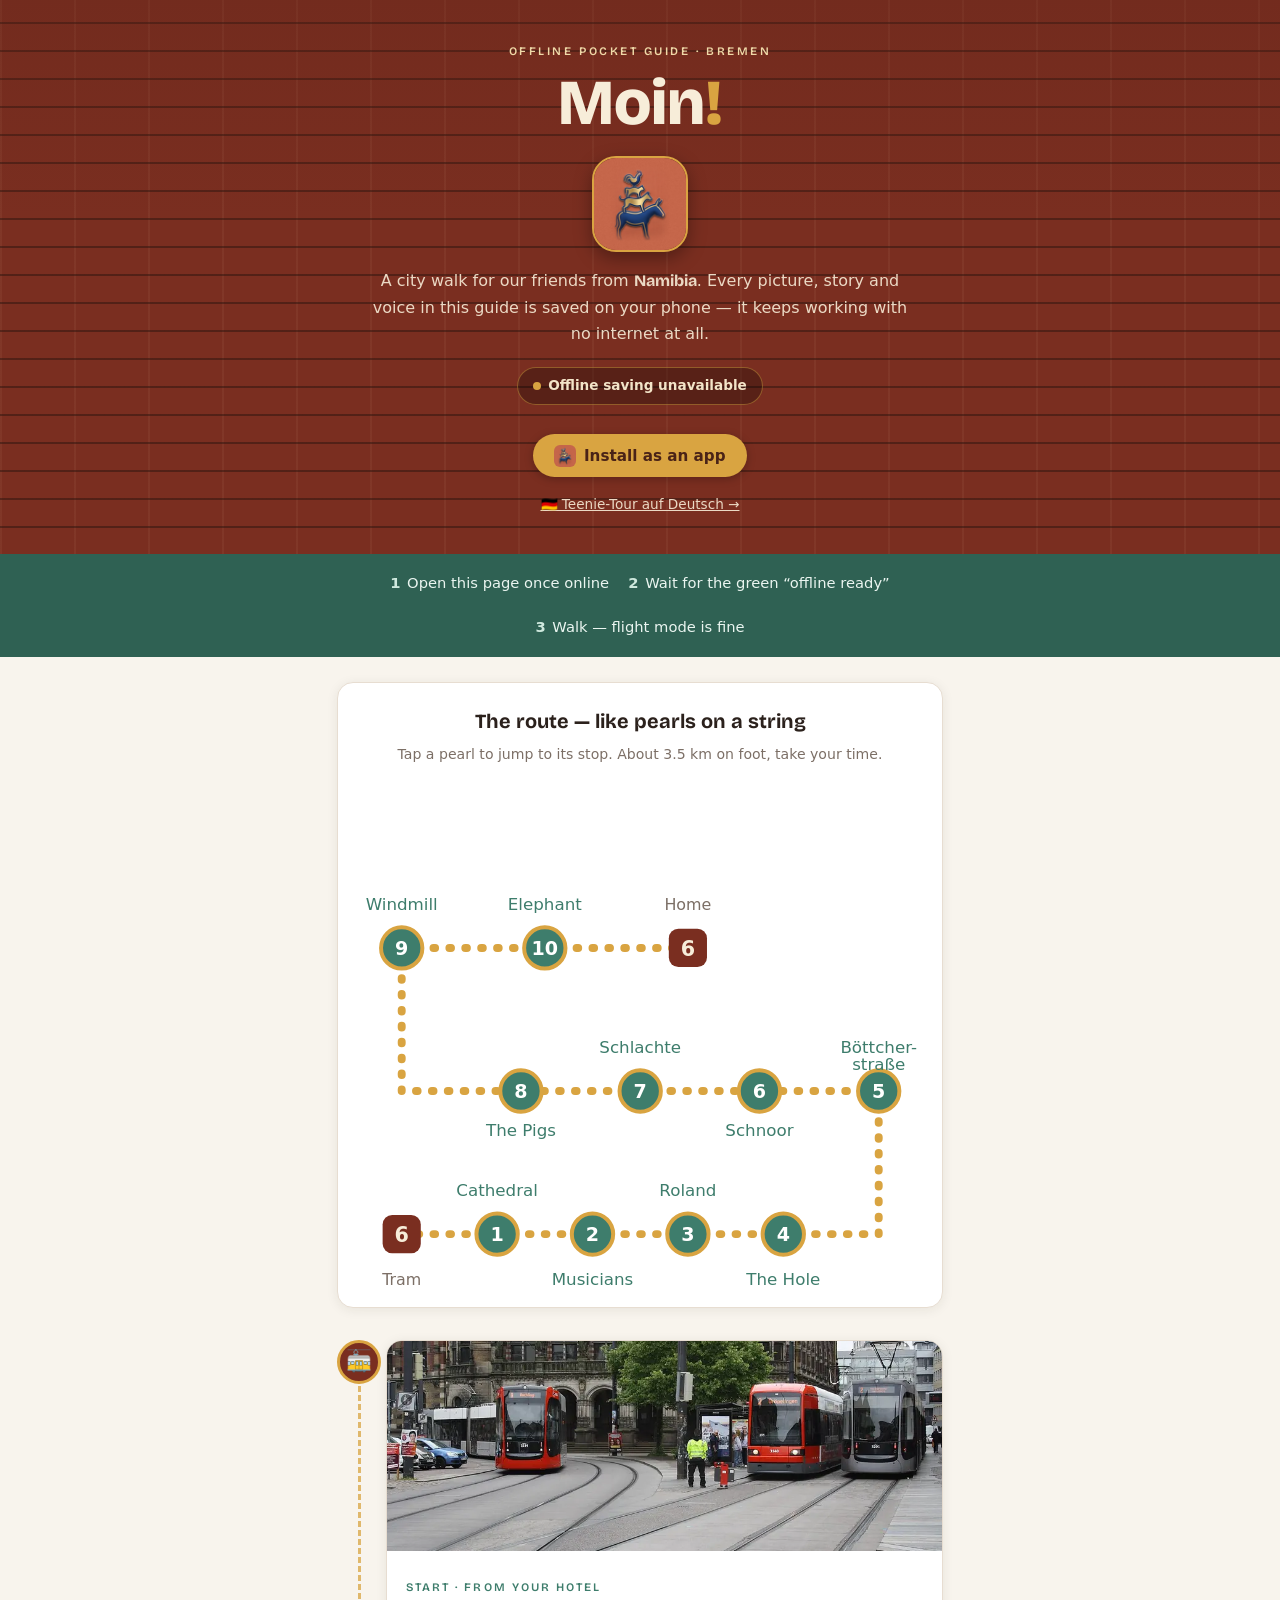
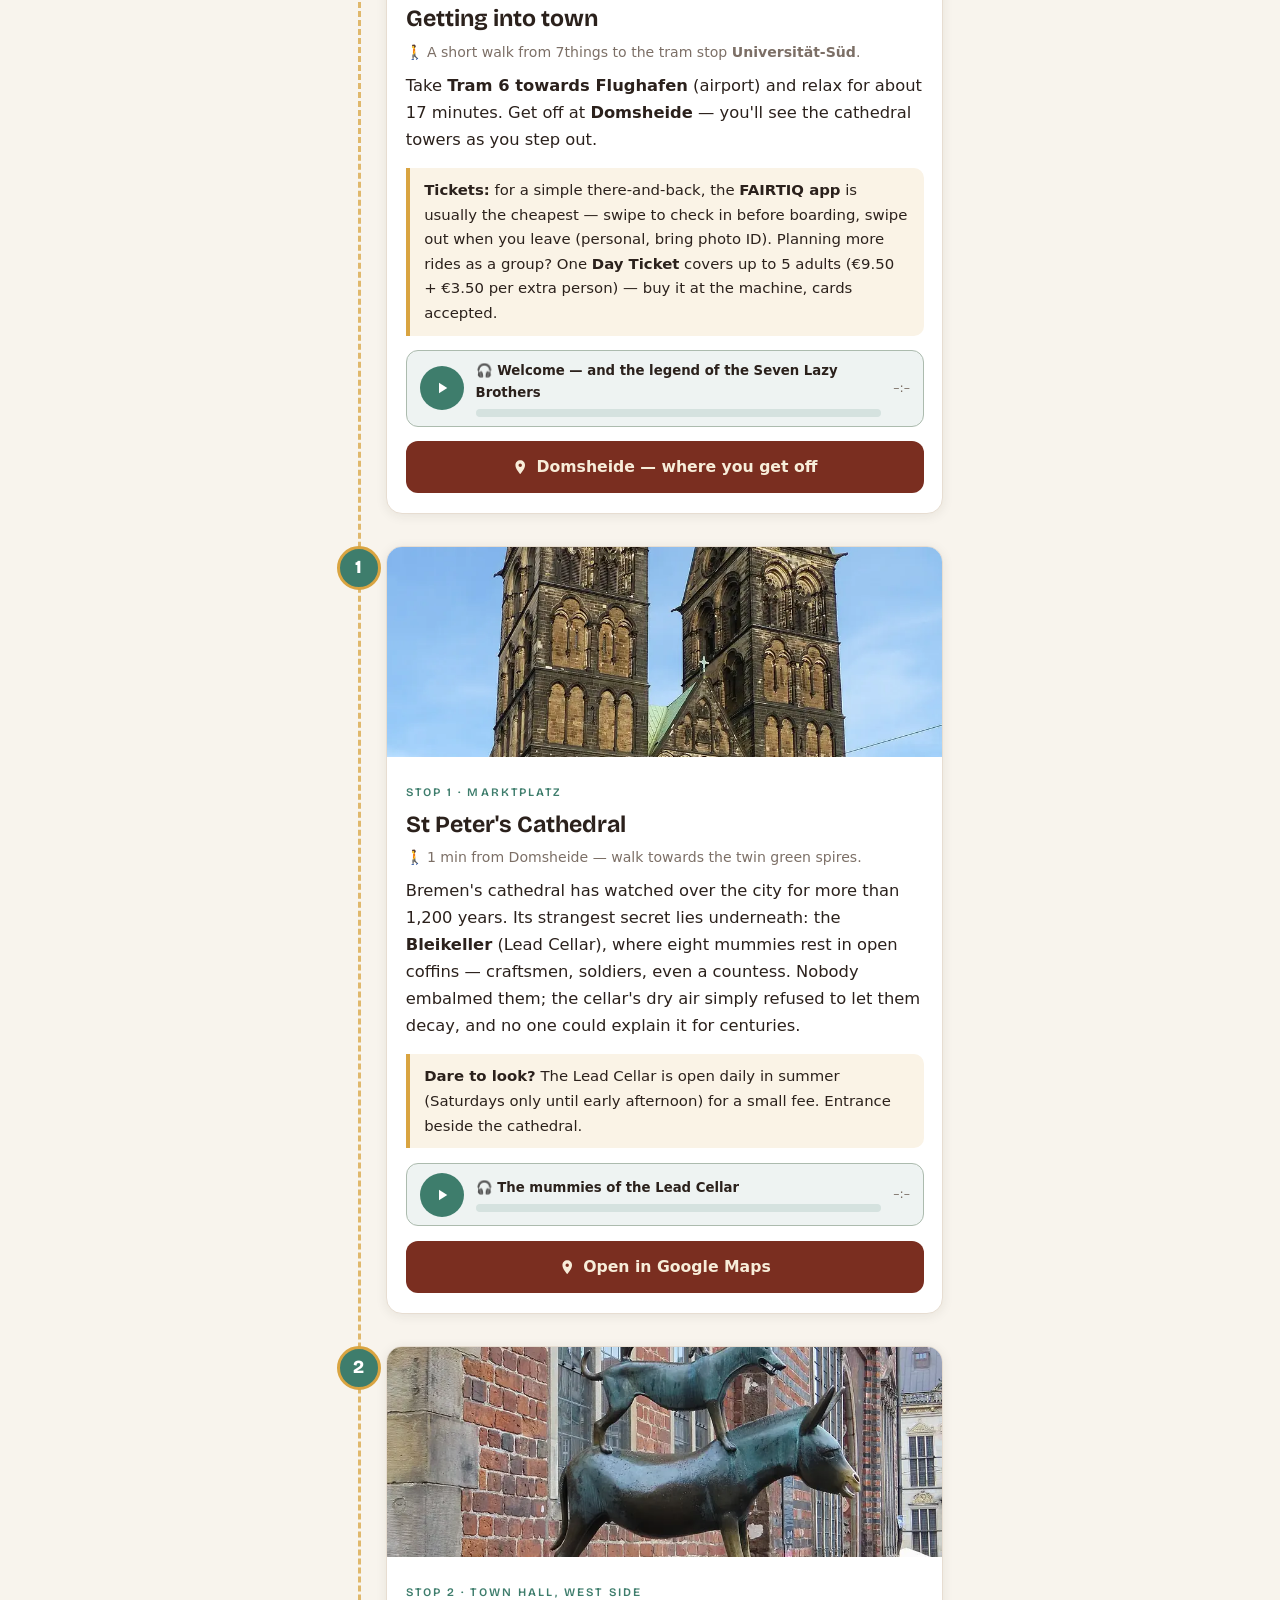
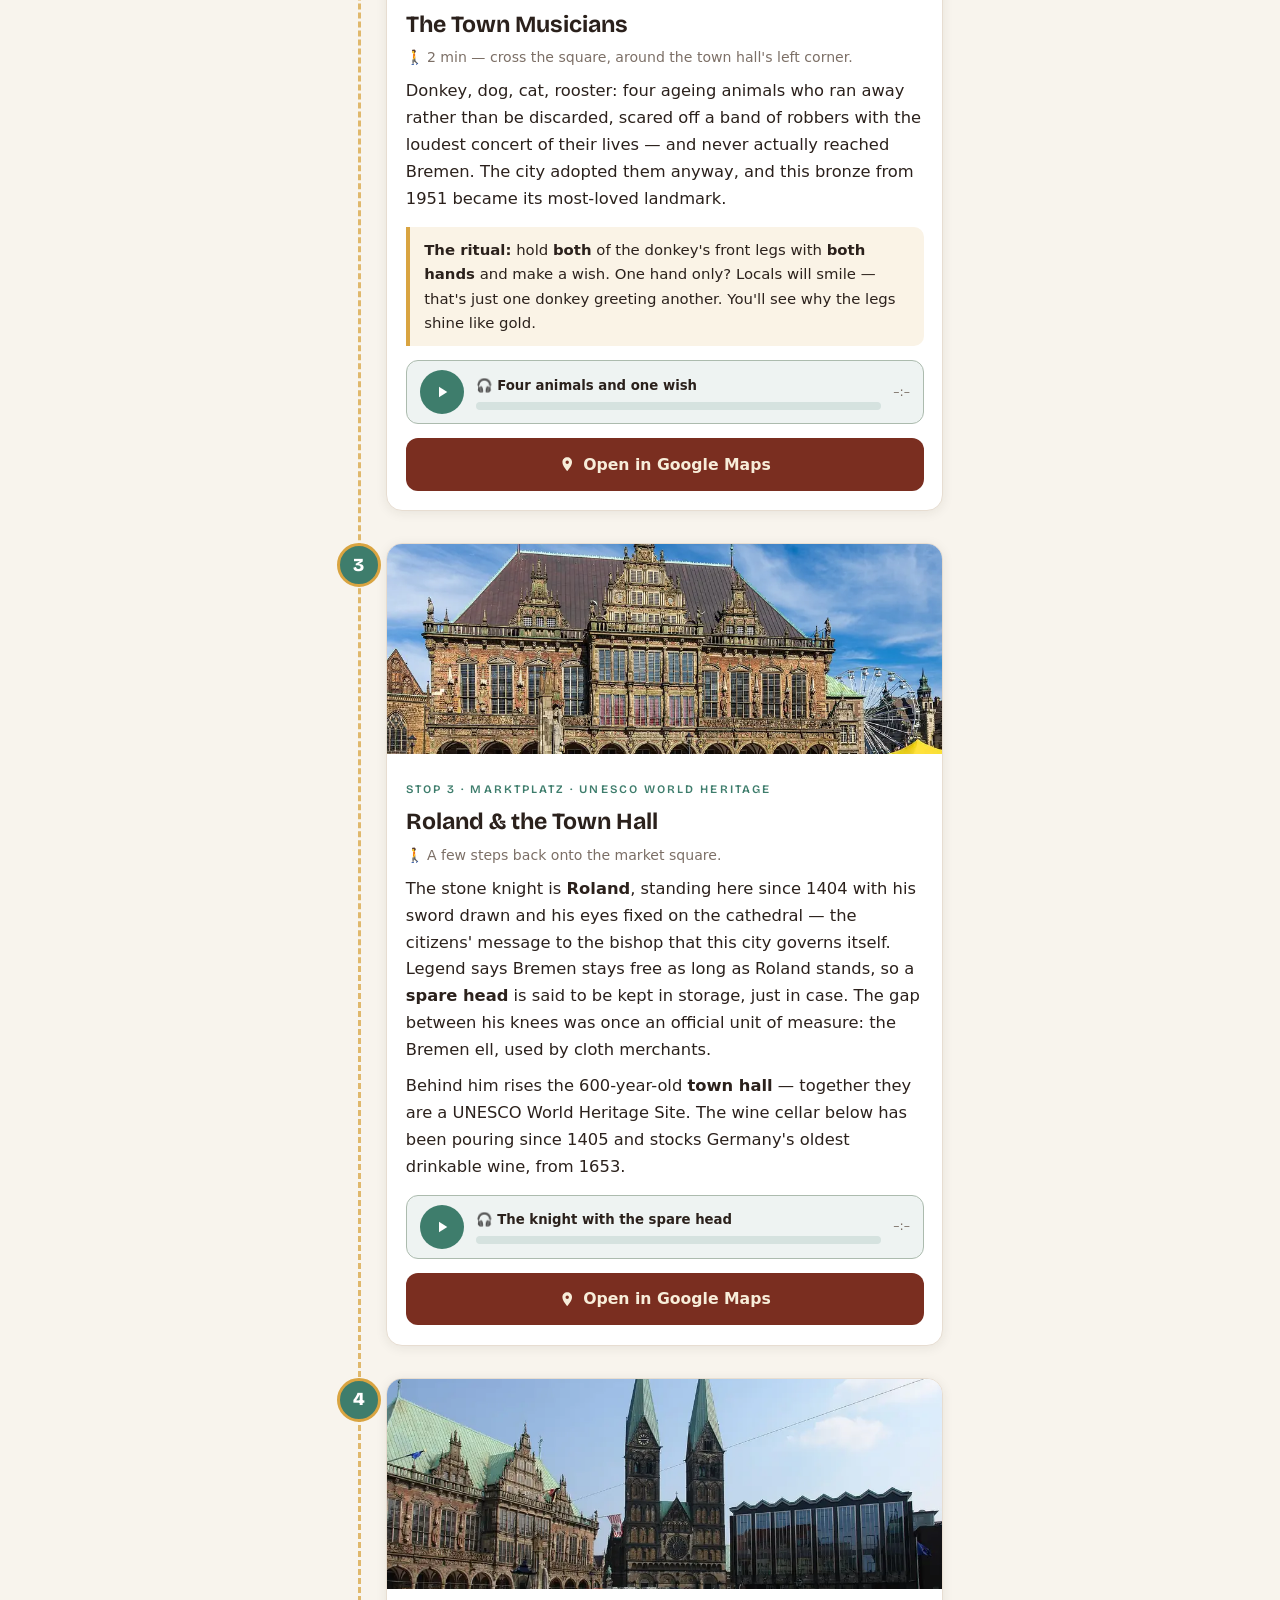
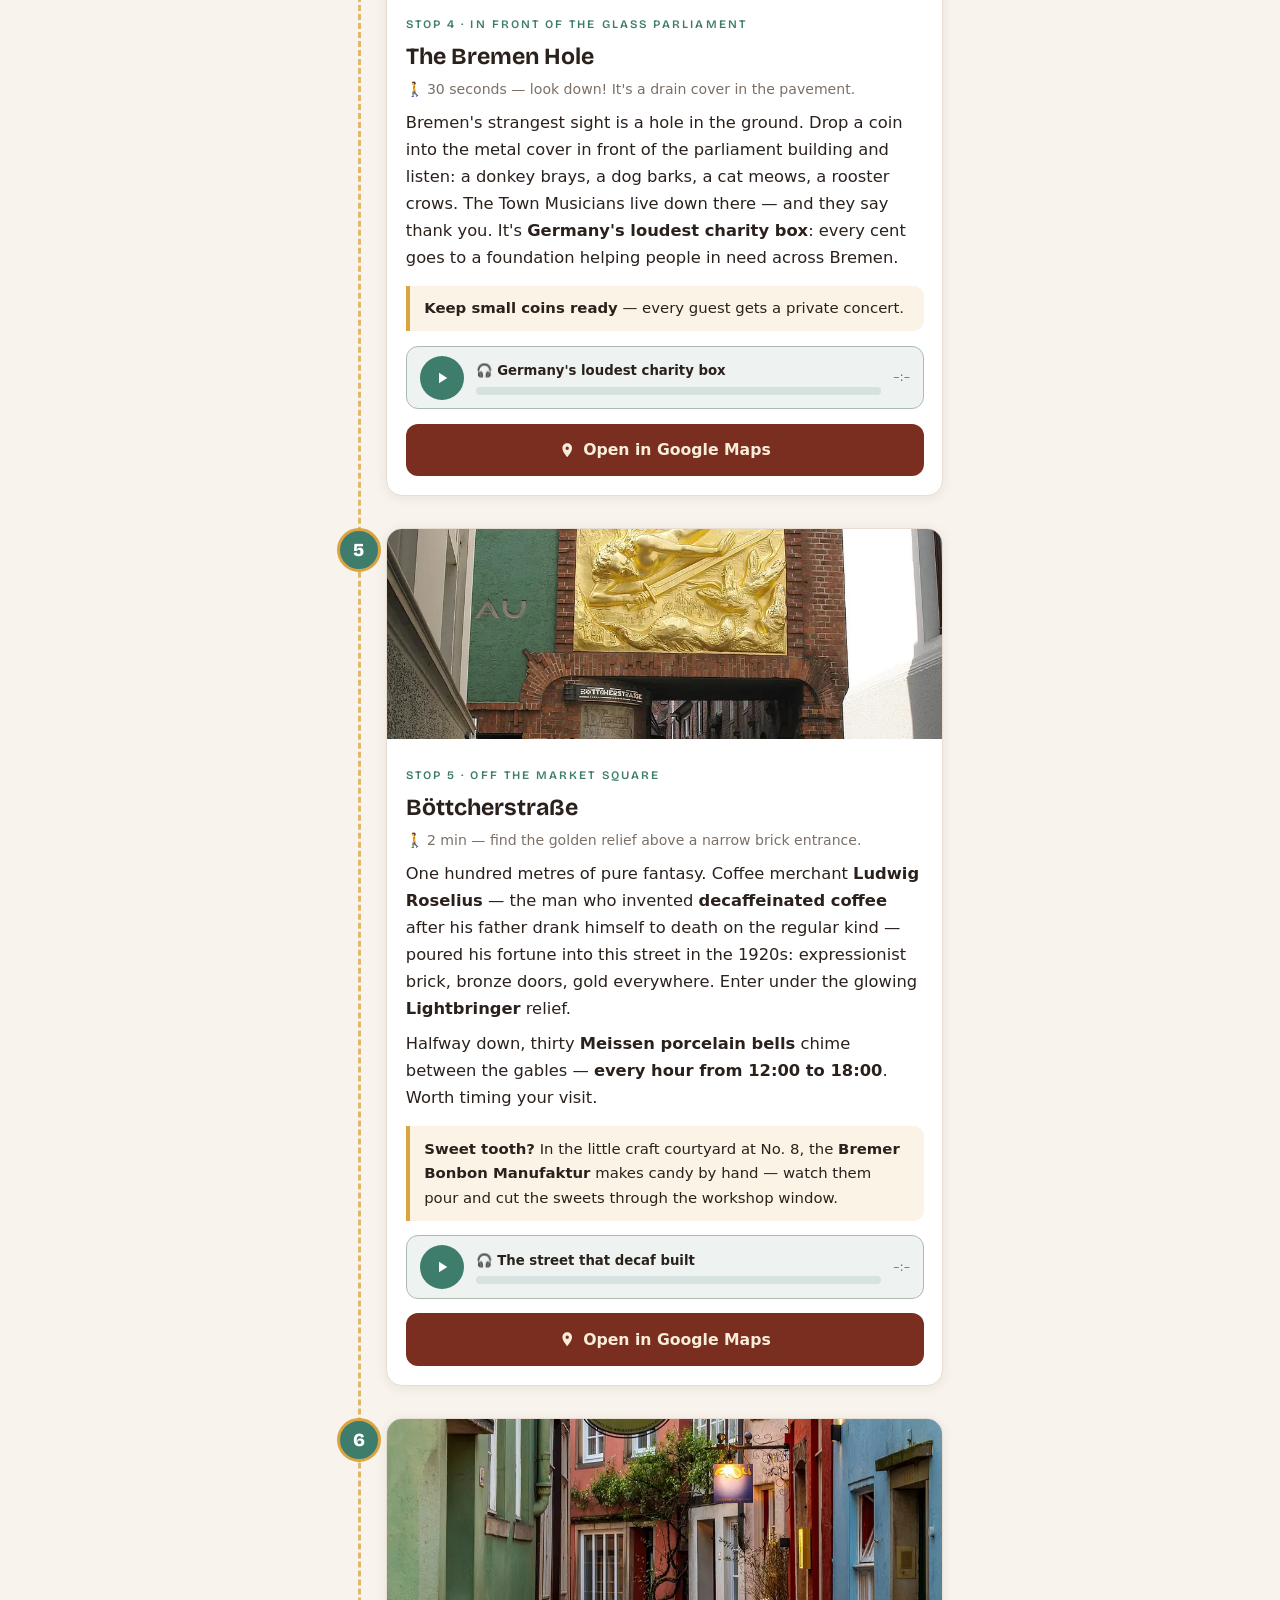
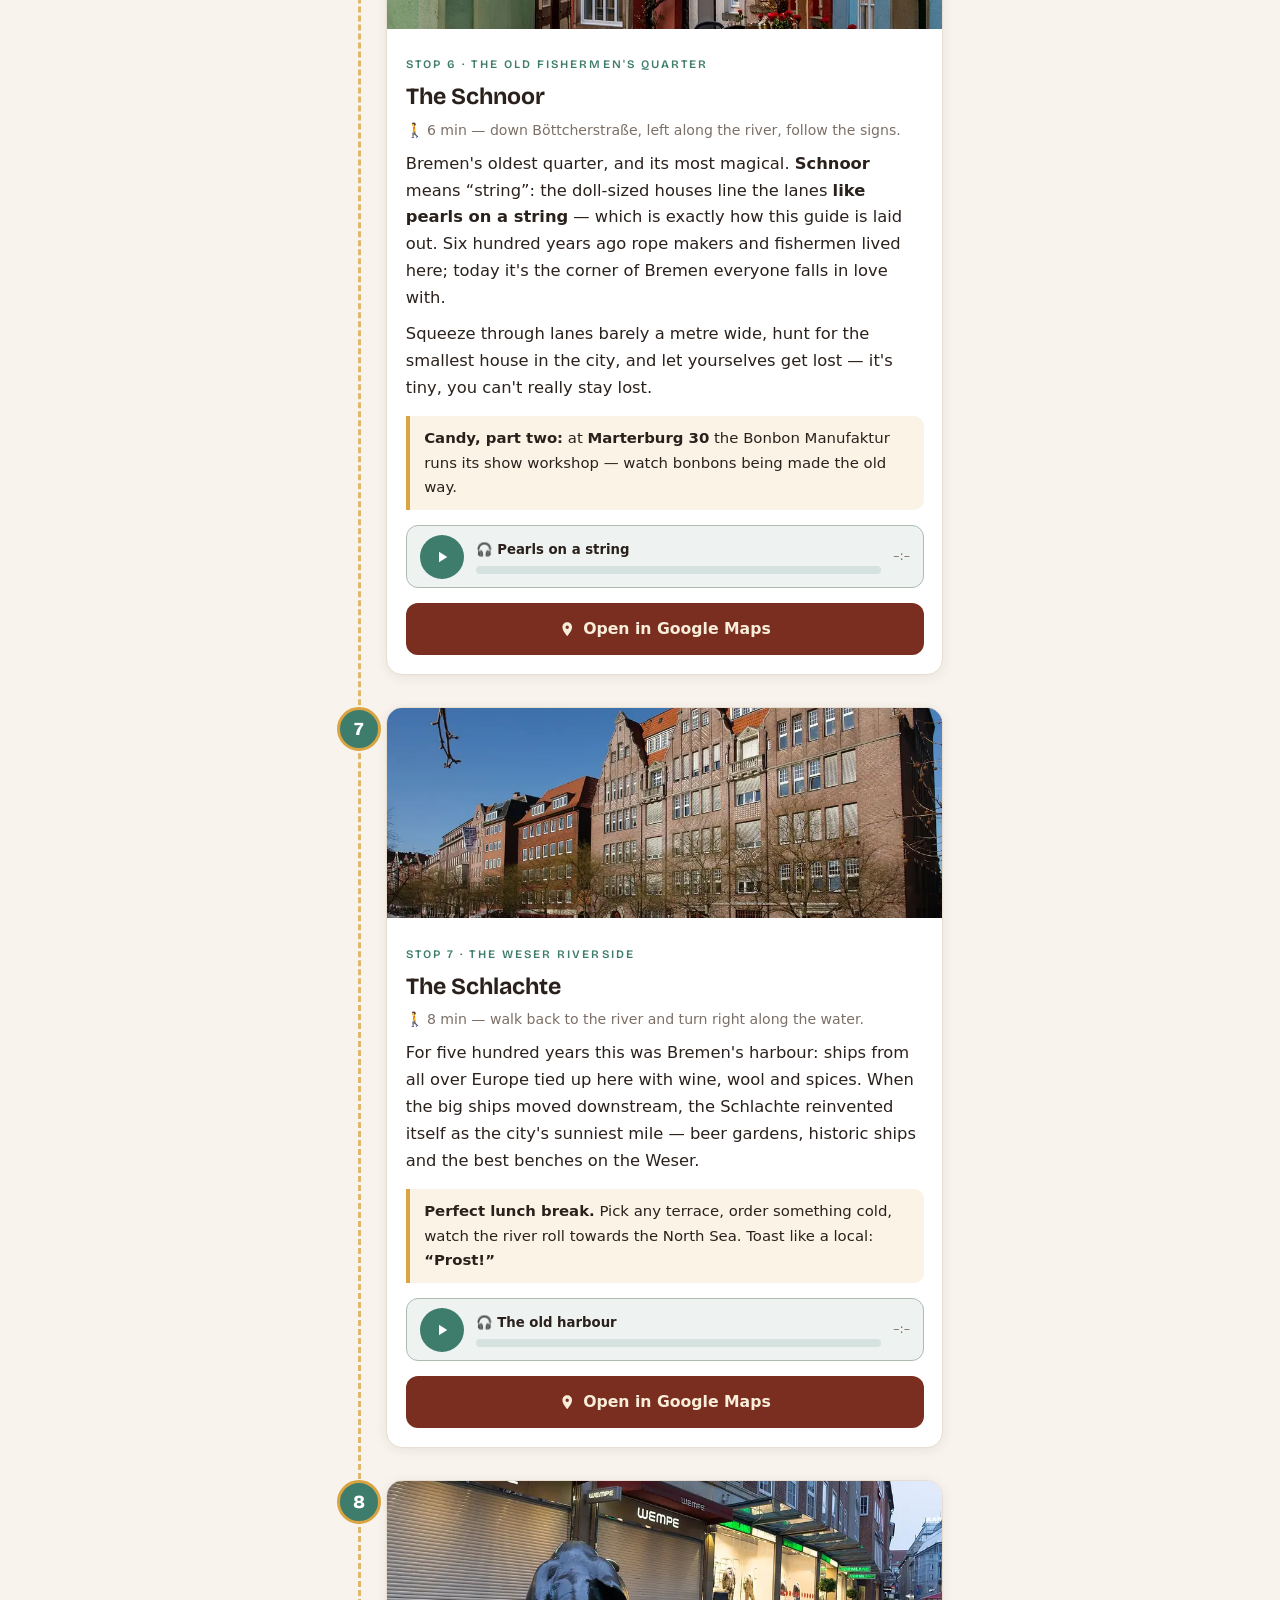
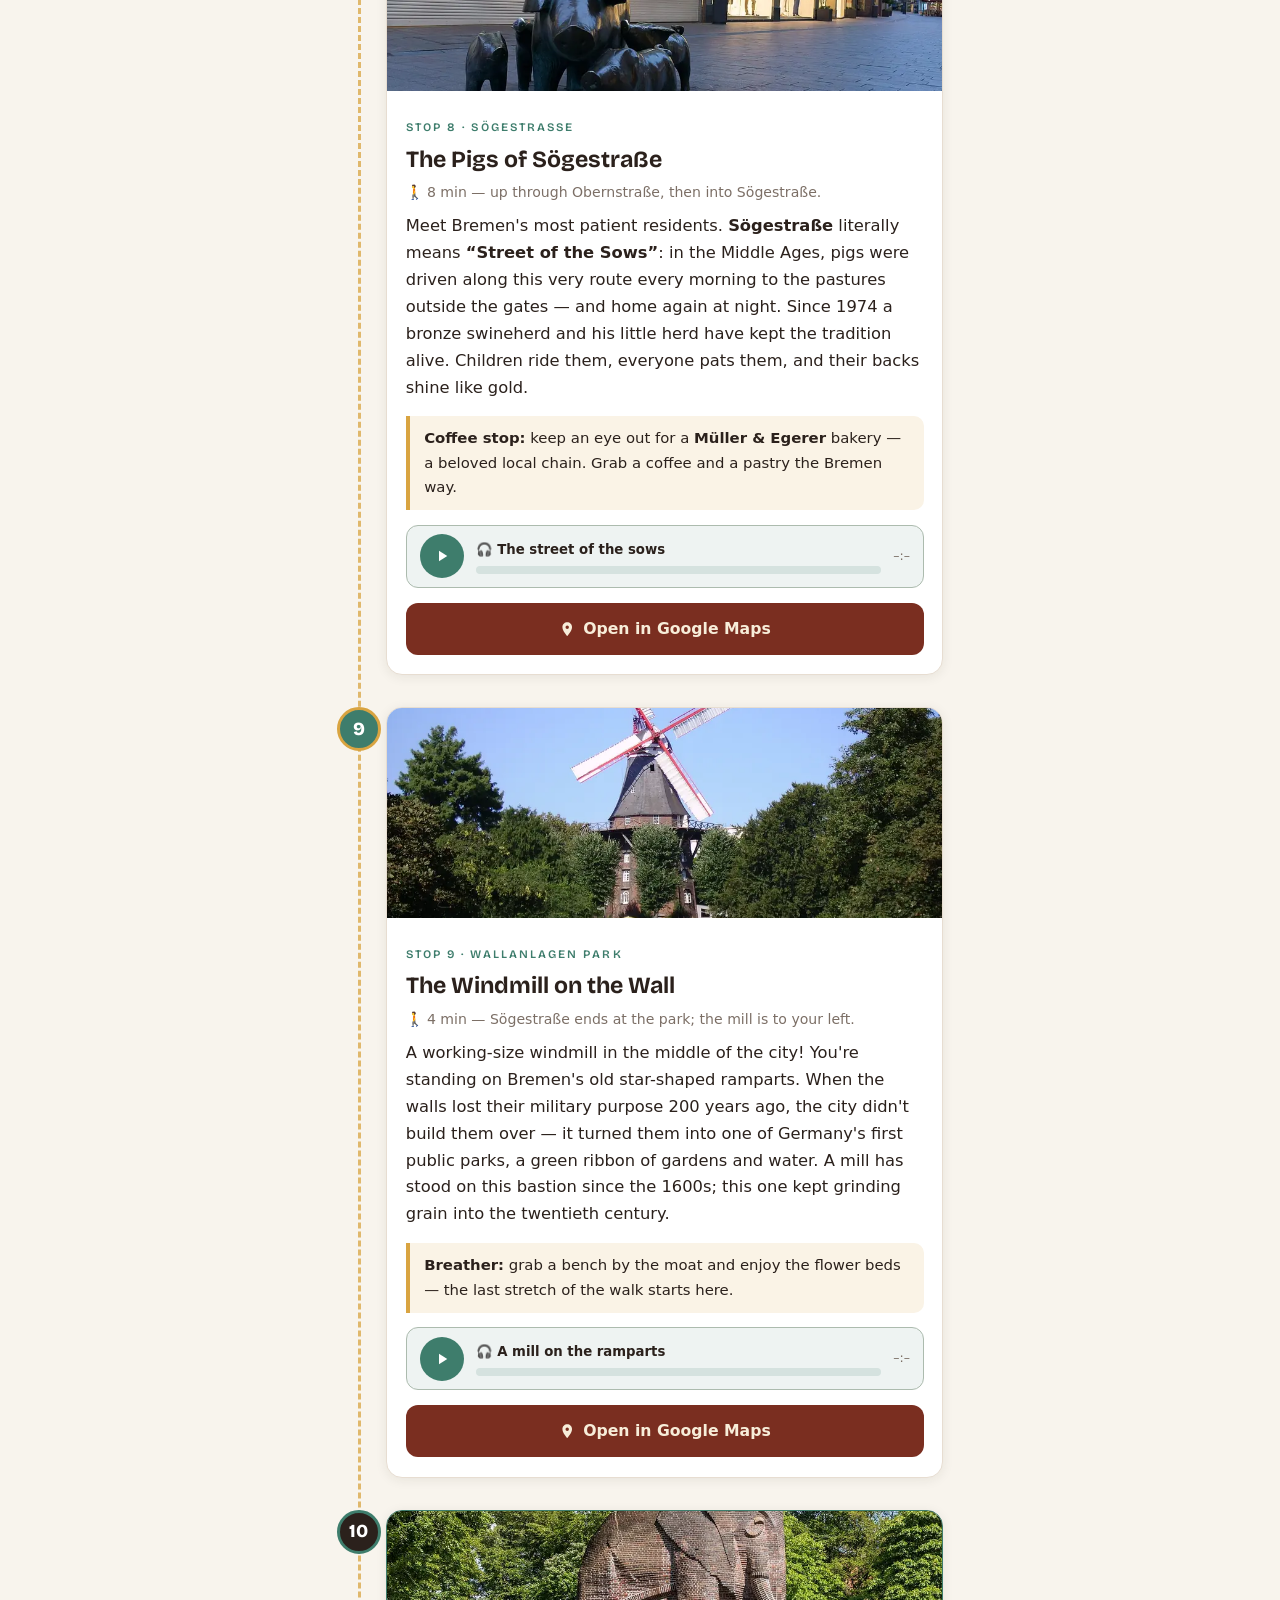
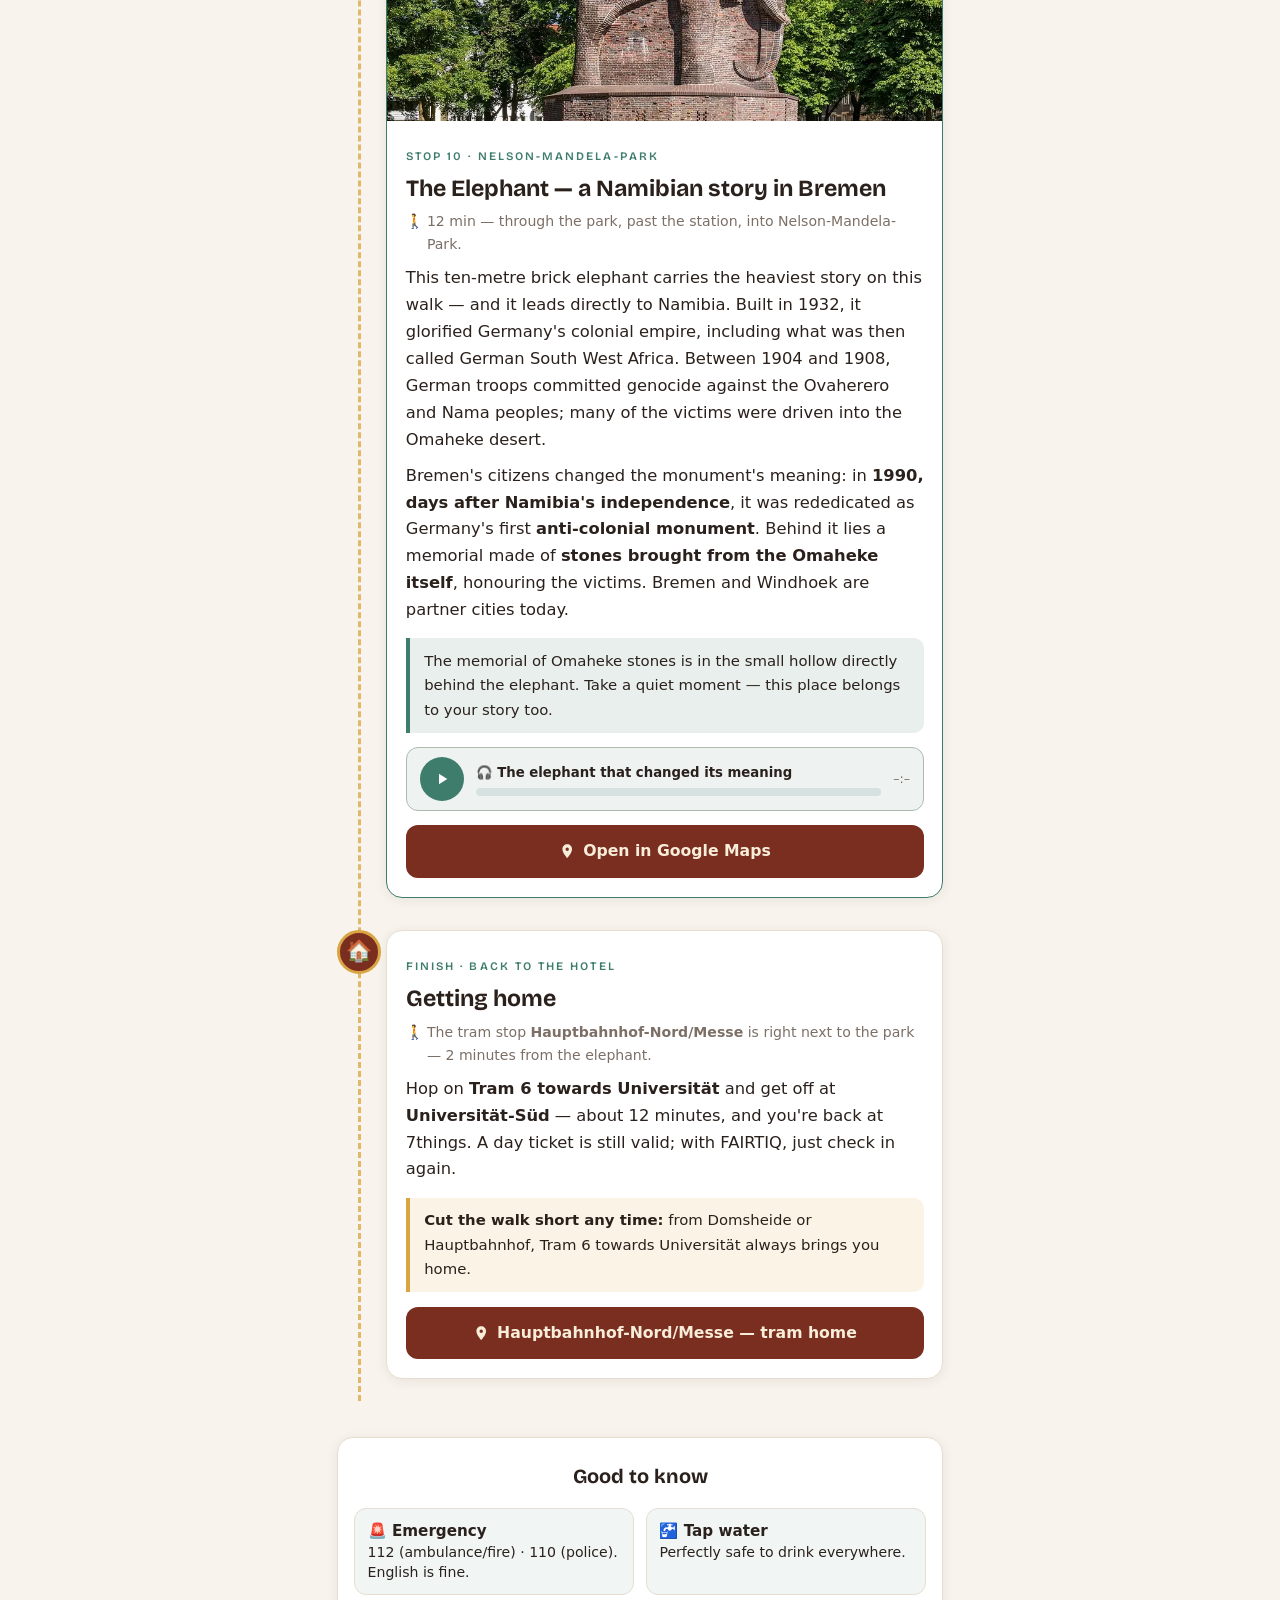
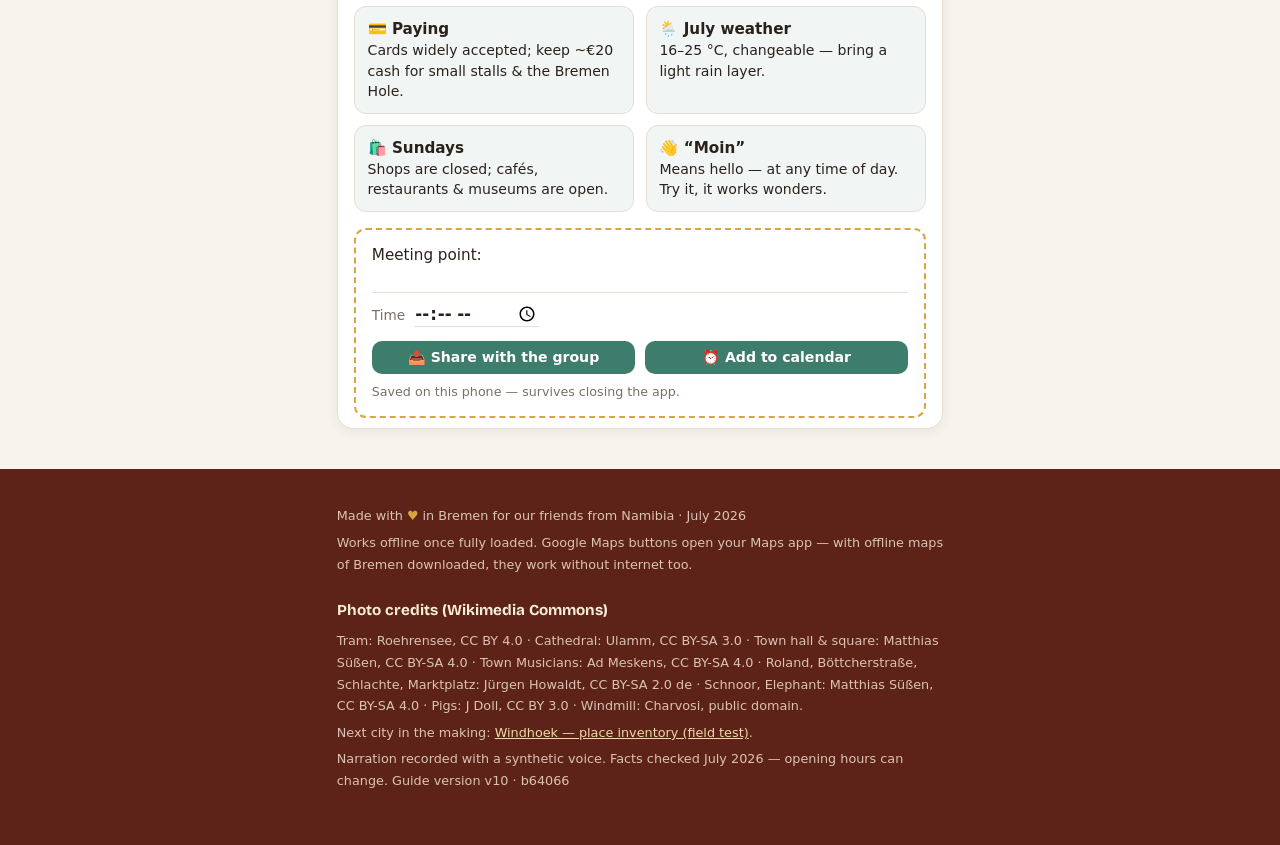
==== index.html @ c816aa32 "Scoped filter semantics: criteria only judge places they apply to Tester feedback: "vegetarisch + Ge" ====
<!DOCTYPE html>
<!-- GENERATED from content/bremen/ + templates/ — edit those, then run: node build.mjs -->
<html lang="en">
<head>
<meta charset="UTF-8">
<meta name="viewport" content="width=device-width, initial-scale=1.0">
<title>Bremen City Walk — Offline Guide</title>
<meta name="description" content="A pocket walking guide through Bremen's old town for our friends from Namibia — works completely offline.">
<meta name="theme-color" content="#7A2E20">
<link rel="manifest" href="manifest.json">
<link rel="icon" href="icons/icon-192.png">
<link rel="apple-touch-icon" href="icons/apple-touch-icon.png">
<style>

/* ————— Bremen material palette: Backstein, Patina, Lichtbringer-Gold ————— */
@font-face{
  font-family:'Bricolage';
  src:url('assets/fonts/bricolage.woff2') format('woff2');
  font-weight:400 800;
  font-display:swap;
}
:root{
  --brick:#7A2E20; --brick-deep:#5E2318;
  --patina:#3E7D6C; --patina-deep:#2F6153;
  --gold:#D9A441; --gold-soft:#EFD9A8;
  --paper:#F8F4ED; --card:#FFFFFF;
  --ink:#2B211C; --muted:#7C6F66; --line:#E7DDD1;
  --shadow:0 2px 12px rgba(43,33,28,.08);
}
@media (prefers-color-scheme: dark){
  :root{
    --paper:#201813; --card:#2B211B;
    --ink:#F1E9DF; --muted:#B5A697; --line:#41342A;
    --gold:#E0AF54; --gold-soft:#8A6A33;
    --shadow:0 2px 14px rgba(0,0,0,.35);
  }
}
*{box-sizing:border-box}
html{scroll-behavior:smooth}
@media (prefers-reduced-motion: reduce){ html{scroll-behavior:auto} }
body{
  margin:0; background:var(--paper); color:var(--ink);
  font-family:system-ui,-apple-system,"Segoe UI",Roboto,sans-serif;
  line-height:1.65; font-size:1.02rem;
  -webkit-text-size-adjust:100%;
}
a{color:var(--patina)}
h1,h2,h3,.eyebrow,.bead,.hero-sub b{font-family:'Bricolage',system-ui,sans-serif}

/* ————— Hero: a brick wall ————— */
.hero{
  background:
    linear-gradient(rgba(94,35,24,.25),rgba(94,35,24,0) 40%),
    repeating-linear-gradient(0deg, transparent 0 26px, rgba(43,20,14,.5) 26px 28px),
    repeating-linear-gradient(90deg, rgba(255,220,180,.05) 0 2px, transparent 2px 74px),
    var(--brick);
  color:#F7EDD9;
  padding:2.6rem 1.3rem 2.2rem;
  text-align:center;
}
.hero .eyebrow{
  letter-spacing:.22em; font-size:.72rem; font-weight:600;
  text-transform:uppercase; color:var(--gold-soft); margin:0 0 .6rem;
}
@media (prefers-color-scheme: dark){ .hero .eyebrow{color:#EFD9A8} }
.hero h1{
  font-size:clamp(2.6rem,11vw,4rem); font-weight:800; margin:0;
  line-height:1.02; color:#F7EDD9;
}
.hero h1 .gold{color:var(--gold)}
.hero-sub{max-width:34rem;margin:1rem auto 0;font-size:1rem;color:#EBD9C4}
.hero-logo{
  display:block;margin:1.3rem auto .4rem;
  width:96px;height:96px;border-radius:24px;
  border:2.5px solid var(--gold);
  box-shadow:0 6px 18px rgba(0,0,0,.35);
}
.lang{
  display:inline-block;margin-top:1rem;color:#EBD9C4;font-size:.85rem;
}
.status{
  display:inline-flex;align-items:center;gap:.5em;
  margin-top:1.2rem;padding:.5em 1.1em;border-radius:999px;
  background:rgba(0,0,0,.28);color:#F3E4C8;font-size:.85rem;font-weight:600;
  border:1px solid rgba(217,164,65,.45);
}
.status.ready{background:var(--patina-deep);border-color:var(--patina);color:#EAF5F0}
.status .dot{width:.6em;height:.6em;border-radius:50%;background:var(--gold);flex:none}
.status.ready .dot{background:#8FD8BF}
@keyframes pulse{50%{opacity:.35}}
.status:not(.ready) .dot{animation:pulse 1.2s ease-in-out infinite}
@media (prefers-reduced-motion: reduce){ .status .dot{animation:none} }

/* ————— Install as app ————— */
.install{
  display:inline-flex;align-items:center;gap:.5em;margin:1rem auto 0;
  background:var(--gold);color:#4A2317;border:none;cursor:pointer;
  padding:.7em 1.4em;border-radius:999px;font-weight:700;font-size:.95rem;
  font-family:inherit;box-shadow:0 2px 8px rgba(0,0,0,.25);
}
.install:active{transform:scale(.97)}
.install img{width:22px;height:22px;border-radius:6px}
.ios-tip{
  max-width:22rem;margin:.9rem auto 0;padding:.8rem 1rem;border-radius:12px;
  background:rgba(0,0,0,.3);border:1px solid rgba(217,164,65,.45);
  color:#F3E4C8;font-size:.88rem;text-align:left;line-height:1.55;
}
.ios-tip .share{
  display:inline-block;border:1.5px solid currentColor;border-radius:4px;
  width:1.1em;height:1.1em;text-align:center;line-height:1.05;font-size:.9em;
  vertical-align:-.15em;
}

/* ————— Shared column ————— */
.wrap{max-width:640px;margin:0 auto;padding:0 1.05rem}

/* ————— How it works strip ————— */
.howto{
  background:var(--patina-deep);color:#EAF5F0;
  padding:1.1rem 1.3rem;font-size:.92rem;
}
.howto .wrap{display:flex;gap:1.2rem;flex-wrap:wrap;justify-content:center;padding:0}
.howto span{display:flex;align-items:center;gap:.45em}
.howto b{color:#CFE9DE}

/* ————— Route map ————— */
.map-card{
  background:var(--card);border:1px solid var(--line);border-radius:16px;
  box-shadow:var(--shadow);margin:1.6rem auto;padding:1.2rem 1rem .6rem;
}
.map-card h2{margin:.2rem 0 0;text-align:center;font-size:1.25rem}
.map-card p{color:var(--muted);text-align:center;font-size:.88rem;margin:.3rem 0 .4rem}
.map-card svg{width:100%;height:auto;display:block}
.map-card svg text{font-family:system-ui,sans-serif}
.map-card svg a:focus circle{stroke-width:5}

/* ————— The string of pearls ————— */
.route{list-style:none;margin:2rem 0 0;padding:0;position:relative}
.route::before{
  content:"";position:absolute;top:10px;bottom:10px;left:21px;
  border-left:3px dashed var(--gold);opacity:.75;
}
.stop{position:relative;padding:0 0 2rem 3.1rem}
.bead{
  position:absolute;left:0;top:0;
  width:44px;height:44px;border-radius:50%;
  background:var(--patina);color:#fff;
  border:3px solid var(--gold);
  display:flex;align-items:center;justify-content:center;
  font-weight:800;font-size:1.15rem;z-index:1;
}
.stop.transit .bead{background:var(--brick);font-size:1.3rem}
.card{
  background:var(--card);border:1px solid var(--line);border-radius:16px;
  box-shadow:var(--shadow);overflow:hidden;
}
.card>img{width:100%;height:210px;object-fit:cover;display:block;background:var(--line)}
.card .pad{padding:1.1rem 1.15rem 1.2rem}
.eyebrow{
  margin:0 0 .25rem;font-size:.72rem;font-weight:600;letter-spacing:.18em;
  text-transform:uppercase;color:var(--patina);
}
.card h2{margin:0 0 .5rem;font-size:1.45rem;font-weight:700;line-height:1.15}
.walk{
  font-size:.88rem;color:var(--muted);margin:.1rem 0 .8rem;
  padding-left:1.5em;position:relative;
}
.walk::before{content:"🚶";position:absolute;left:0}
.card p{margin:.55rem 0}
.tip{
  background:color-mix(in srgb, var(--gold) 13%, var(--card));
  border-left:4px solid var(--gold);
  padding:.65rem .9rem;margin:.9rem 0;border-radius:0 10px 10px 0;
  font-size:.93rem;
}
.tip b{font-weight:700}
.funfact{
  background:color-mix(in srgb, var(--patina) 10%, var(--card));
  border-left:4px solid var(--patina);
  padding:.65rem .9rem;margin:.9rem 0;border-radius:0 10px 10px 0;
  font-size:.93rem;
}
.funfact b{font-weight:700}

/* memorial card — quieter, no gold play */
.stop.memorial .bead{background:var(--ink);border-color:var(--patina)}
.stop.memorial .card{border-color:var(--patina)}
.stop.memorial .tip{background:color-mix(in srgb, var(--patina) 12%, var(--card));border-left-color:var(--patina)}

/* ————— Audio player ————— */
.player{
  display:flex;align-items:center;gap:.75rem;
  background:color-mix(in srgb, var(--patina) 9%, var(--card));
  border:1px solid color-mix(in srgb, var(--patina) 35%, var(--line));
  border-radius:12px;padding:.55rem .8rem;margin:.9rem 0;
}
.player button{
  flex:none;width:44px;height:44px;border-radius:50%;border:none;
  background:var(--patina);color:#fff;cursor:pointer;
  display:flex;align-items:center;justify-content:center;
}
.player button:active{transform:scale(.95)}
.player button svg{width:18px;height:18px;fill:currentColor}
.player .meta{flex:1;min-width:0}
.player .label{font-size:.83rem;font-weight:600;margin:0 0 .3rem;color:var(--ink)}
.player .bar{
  height:8px;border-radius:4px;background:color-mix(in srgb, var(--patina) 22%, var(--card));
  position:relative;cursor:pointer;touch-action:none;
}
.player .fill{position:absolute;inset:0 auto 0 0;width:0%;border-radius:4px;background:var(--patina)}
.player .time{font-size:.78rem;color:var(--muted);font-variant-numeric:tabular-nums;flex:none}

/* ————— Buttons ————— */
.maps{
  display:flex;align-items:center;justify-content:center;gap:.5em;
  background:var(--brick);color:#F7EDD9;text-decoration:none;
  padding:.85em 1em;border-radius:12px;font-weight:700;font-size:.98rem;
  margin-top:.9rem;
}
.maps:active{opacity:.85}
.maps svg{width:1.05em;height:1.05em;fill:currentColor;flex:none}

/* ————— Good to know ————— */
.info-grid{display:grid;grid-template-columns:1fr 1fr;gap:.7rem;margin:.9rem 0}
.info-grid div{
  background:color-mix(in srgb, var(--patina) 7%, var(--card));
  border:1px solid var(--line);border-radius:12px;padding:.7rem .8rem;
  font-size:.88rem;line-height:1.45;
}
.info-grid b{display:block;font-size:.95rem}
.meet{
  border:2px dashed var(--gold);border-radius:12px;
  padding:.8rem 1rem;margin-top:1rem;font-size:.95rem;
}
.meet input{
  display:block;width:100%;min-height:1.5em;font-weight:700;font-size:1.05rem;
  outline:none;border:none;border-bottom:1px solid var(--line);
  background:transparent;color:inherit;font-family:inherit;padding:0;border-radius:0;
}
.meet input:focus{border-bottom-color:var(--gold)}
.meet .meet-row{display:flex;align-items:baseline;gap:.6em;margin-top:.55rem}
.meet .meet-row label{font-size:.85rem;color:var(--muted)}
.meet .meet-row input{display:inline-block;width:auto;min-width:6.5em;flex:0 1 auto}
.meet-actions{display:flex;gap:.6rem;margin-top:.85rem}
.meet-actions button{
  flex:1;background:var(--patina);color:#fff;border:none;border-radius:10px;
  padding:.6em .5em;font-weight:700;font-size:.88rem;font-family:inherit;cursor:pointer;
}
.meet-actions button:active{transform:scale(.97)}
.meet small{color:var(--muted);display:block;margin-top:.55rem}

/* ————— Footer ————— */
footer{
  margin:2.5rem 0 0;padding:2rem 1.3rem 3rem;
  background:var(--brick-deep);color:#D9C3B4;font-size:.8rem;line-height:1.7;
}
footer a{color:var(--gold-soft)}
@media (prefers-color-scheme: dark){ footer a{color:#EFD9A8} }
footer .heart{color:var(--gold);font-style:normal}
footer h3{color:#F7EDD9;font-size:.95rem;margin:1.4rem 0 .4rem}
footer p{margin:.3rem 0}

:focus-visible{outline:3px solid var(--gold);outline-offset:2px;border-radius:4px}
</style>
</head>
<body>

<header class="hero">
  <p class="eyebrow">Offline pocket guide · Bremen</p>
  <h1>Moin<span class="gold">!</span></h1>
  <img class="hero-logo" src="icons/icon-192.png" alt="" width="96" height="96">
  <p class="hero-sub">A city walk for our friends from <b>Namibia</b>. Every picture, story
  and voice in this guide is saved on your phone — it keeps working with no internet at all.</p>
  <p class="status" id="status"><span class="dot"></span><span id="status-text">Checking offline storage…</span></p>
  <br>
  <button class="install" id="install-btn" hidden>
    <img src="icons/icon-192.png" alt="">
    Install as an app
  </button>
  <div class="ios-tip" id="install-tip" hidden></div>
  <br>
  <a class="lang" href="teens.html" style="display:inline-block;margin-top:1rem;color:#EBD9C4;font-size:.85rem">🇩🇪 Teenie-Tour auf Deutsch →</a>
</header>

<div class="howto">
  <div class="wrap">
    <span><b>1</b> Open this page once online</span>
    <span><b>2</b> Wait for the green “offline ready”</span>
    <span><b>3</b> Walk — flight mode is fine</span>
  </div>
</div>

<main class="wrap">

  <!-- ————— Route at a glance ————— -->
  <section class="map-card" aria-label="Route overview">
    <h2>The route — like pearls on a string</h2>
    <p>Tap a pearl to jump to its stop. About 3.5 km on foot, take your time.</p>
    <svg viewBox="0 0 360 330" role="img" aria-label="Schematic map of the walking route with 10 stops">
      <path d="M30,290 H330 V200 H30 V110 H210" fill="none" stroke="#D9A441" stroke-width="5"
            stroke-linejoin="round" stroke-linecap="round" stroke-dasharray="1 9"/>
      <!-- tram start -->
      <g><rect x="18" y="278" width="24" height="24" rx="6" fill="#7A2E20"/>
         <text x="30" y="295" font-size="13" fill="#F7EDD9" text-anchor="middle" font-weight="bold">6</text>
         <text x="30" y="322" font-size="10" fill="#7C6F66" text-anchor="middle">Tram</text></g>
      <!-- row 1 -->
      <a href="#stop-1"><circle cx="90" cy="290" r="13" fill="#3E7D6C" stroke="#D9A441" stroke-width="2.5"/>
         <text x="90" y="294.5" font-size="12" fill="#fff" text-anchor="middle" font-weight="bold">1</text>
         <text x="90" y="266" font-size="10.5" fill="currentColor" text-anchor="middle">Cathedral</text></a>
      <a href="#stop-2"><circle cx="150" cy="290" r="13" fill="#3E7D6C" stroke="#D9A441" stroke-width="2.5"/>
         <text x="150" y="294.5" font-size="12" fill="#fff" text-anchor="middle" font-weight="bold">2</text>
         <text x="150" y="322" font-size="10.5" fill="currentColor" text-anchor="middle">Musicians</text></a>
      <a href="#stop-3"><circle cx="210" cy="290" r="13" fill="#3E7D6C" stroke="#D9A441" stroke-width="2.5"/>
         <text x="210" y="294.5" font-size="12" fill="#fff" text-anchor="middle" font-weight="bold">3</text>
         <text x="210" y="266" font-size="10.5" fill="currentColor" text-anchor="middle">Roland</text></a>
      <a href="#stop-4"><circle cx="270" cy="290" r="13" fill="#3E7D6C" stroke="#D9A441" stroke-width="2.5"/>
         <text x="270" y="294.5" font-size="12" fill="#fff" text-anchor="middle" font-weight="bold">4</text>
         <text x="270" y="322" font-size="10.5" fill="currentColor" text-anchor="middle">The Hole</text></a>
      <!-- row 2 (right to left) -->
      <a href="#stop-5"><circle cx="330" cy="200" r="13" fill="#3E7D6C" stroke="#D9A441" stroke-width="2.5"/>
         <text x="330" y="204.5" font-size="12" fill="#fff" text-anchor="middle" font-weight="bold">5</text>
         <text x="330" y="176" font-size="10.5" fill="currentColor" text-anchor="middle">Böttcher-</text>
         <text x="330" y="187" font-size="10.5" fill="currentColor" text-anchor="middle">straße</text></a>
      <a href="#stop-6"><circle cx="255" cy="200" r="13" fill="#3E7D6C" stroke="#D9A441" stroke-width="2.5"/>
         <text x="255" y="204.5" font-size="12" fill="#fff" text-anchor="middle" font-weight="bold">6</text>
         <text x="255" y="228" font-size="10.5" fill="currentColor" text-anchor="middle">Schnoor</text></a>
      <a href="#stop-7"><circle cx="180" cy="200" r="13" fill="#3E7D6C" stroke="#D9A441" stroke-width="2.5"/>
         <text x="180" y="204.5" font-size="12" fill="#fff" text-anchor="middle" font-weight="bold">7</text>
         <text x="180" y="176" font-size="10.5" fill="currentColor" text-anchor="middle">Schlachte</text></a>
      <a href="#stop-8"><circle cx="105" cy="200" r="13" fill="#3E7D6C" stroke="#D9A441" stroke-width="2.5"/>
         <text x="105" y="204.5" font-size="12" fill="#fff" text-anchor="middle" font-weight="bold">8</text>
         <text x="105" y="228" font-size="10.5" fill="currentColor" text-anchor="middle">The Pigs</text></a>
      <!-- row 3 -->
      <a href="#stop-9"><circle cx="30" cy="110" r="13" fill="#3E7D6C" stroke="#D9A441" stroke-width="2.5"/>
         <text x="30" y="114.5" font-size="12" fill="#fff" text-anchor="middle" font-weight="bold">9</text>
         <text x="30" y="86" font-size="10.5" fill="currentColor" text-anchor="middle">Windmill</text></a>
      <a href="#stop-10"><circle cx="120" cy="110" r="13" fill="#3E7D6C" stroke="#D9A441" stroke-width="2.5"/>
         <text x="120" y="114.5" font-size="12" fill="#fff" text-anchor="middle" font-weight="bold">10</text>
         <text x="120" y="86" font-size="10.5" fill="currentColor" text-anchor="middle">Elephant</text></a>
      <!-- tram home -->
      <g><rect x="198" y="98" width="24" height="24" rx="6" fill="#7A2E20"/>
         <text x="210" y="115" font-size="13" fill="#F7EDD9" text-anchor="middle" font-weight="bold">6</text>
         <text x="210" y="86" font-size="10" fill="#7C6F66" text-anchor="middle">Home</text></g>
    </svg>
  </section>

  <ol class="route">

    <!-- ————— Getting there ————— -->
    <li class="stop transit" id="start">
      <div class="bead" aria-hidden="true">🚋</div>
      <article class="card">
        <img src="assets/img/tram.webp" alt="Red and grey BSAG trams at Domsheide in Bremen">
        <div class="pad">
          <p class="eyebrow">Start · From your hotel</p>
          <h2>Getting into town</h2>
          <p class="walk">A short walk from 7things to the tram stop <b>Universität-Süd</b>.</p>
          <p>Take <b>Tram 6 towards Flughafen</b> (airport) and relax for about 17 minutes.
          Get off at <b>Domsheide</b> — you'll see the cathedral towers as you step out.</p>
          <div class="tip"><b>Tickets:</b> for a simple there-and-back, the <b>FAIRTIQ app</b>
          is usually the cheapest — swipe to check in before boarding, swipe out when you leave
          (personal, bring photo ID). Planning more rides as a group? One <b>Day Ticket</b>
          covers up to 5 adults (€9.50 + €3.50 per extra person) — buy it at the machine,
          cards accepted.</div>
          <div class="player" data-src="assets/audio/welcome.mp3">
            <button aria-label="Play: Welcome to Bremen"><svg viewBox="0 0 24 24"><path d="M8 5v14l11-7z"/></svg></button>
            <div class="meta"><p class="label">🎧 Welcome — and the legend of the Seven Lazy Brothers</p>
            <div class="bar"><div class="fill"></div></div></div>
            <span class="time">–:–</span>
          </div>
          <a class="maps" href="https://www.google.com/maps/search/?api=1&query=53.0752%2C8.8086" target="_blank" rel="noopener">
            <svg viewBox="0 0 24 24"><path d="M12 2C8.1 2 5 5.1 5 9c0 5.2 7 13 7 13s7-7.8 7-13c0-3.9-3.1-7-7-7zm0 9.5A2.5 2.5 0 1 1 12 6.5a2.5 2.5 0 0 1 0 5z"/></svg>
            Domsheide — where you get off</a>
        </div>
      </article>
    </li>

    <!-- ————— 1 Dom ————— -->
    <li class="stop" id="stop-1">
      <div class="bead">1</div>
      <article class="card">
        <img src="assets/img/dom.webp" alt="The twin towers of St Peter's Cathedral, Bremen" loading="lazy">
        <div class="pad">
          <p class="eyebrow">Stop 1 · Marktplatz</p>
          <h2>St Peter's Cathedral</h2>
          <p class="walk">1 min from Domsheide — walk towards the twin green spires.</p>
          <p>Bremen's cathedral has watched over the city for more than 1,200 years.
          Its strangest secret lies underneath: the <b>Bleikeller</b> (Lead Cellar), where eight
          mummies rest in open coffins — craftsmen, soldiers, even a countess. Nobody embalmed
          them; the cellar's dry air simply refused to let them decay, and no one could explain
          it for centuries.</p>
          <div class="tip"><b>Dare to look?</b> The Lead Cellar is open daily in summer
          (Saturdays only until early afternoon) for a small fee. Entrance beside the cathedral.</div>
          <div class="player" data-src="assets/audio/dom.mp3">
            <button aria-label="Play: The mummies of the Lead Cellar"><svg viewBox="0 0 24 24"><path d="M8 5v14l11-7z"/></svg></button>
            <div class="meta"><p class="label">🎧 The mummies of the Lead Cellar</p>
            <div class="bar"><div class="fill"></div></div></div>
            <span class="time">–:–</span>
          </div>
          <a class="maps" href="https://www.google.com/maps/search/?api=1&query=53.07528%2C8.80889" target="_blank" rel="noopener">
            <svg viewBox="0 0 24 24"><path d="M12 2C8.1 2 5 5.1 5 9c0 5.2 7 13 7 13s7-7.8 7-13c0-3.9-3.1-7-7-7zm0 9.5A2.5 2.5 0 1 1 12 6.5a2.5 2.5 0 0 1 0 5z"/></svg>
            Open in Google Maps</a>
        </div>
      </article>
    </li>

    <!-- ————— 2 Musicians ————— -->
    <li class="stop" id="stop-2">
      <div class="bead">2</div>
      <article class="card">
        <img src="assets/img/musicians.webp" alt="Bronze statue of the Bremen Town Musicians: donkey, dog, cat and rooster" loading="lazy">
        <div class="pad">
          <p class="eyebrow">Stop 2 · Town hall, west side</p>
          <h2>The Town Musicians</h2>
          <p class="walk">2 min — cross the square, around the town hall's left corner.</p>
          <p>Donkey, dog, cat, rooster: four ageing animals who ran away rather than be
          discarded, scared off a band of robbers with the loudest concert of their lives —
          and never actually reached Bremen. The city adopted them anyway, and this bronze
          from 1951 became its most-loved landmark.</p>
          <div class="tip"><b>The ritual:</b> hold <b>both</b> of the donkey's front legs with
          <b>both hands</b> and make a wish. One hand only? Locals will smile — that's just
          one donkey greeting another. You'll see why the legs shine like gold.</div>
          <div class="player" data-src="assets/audio/musicians.mp3">
            <button aria-label="Play: Four animals and one wish"><svg viewBox="0 0 24 24"><path d="M8 5v14l11-7z"/></svg></button>
            <div class="meta"><p class="label">🎧 Four animals and one wish</p>
            <div class="bar"><div class="fill"></div></div></div>
            <span class="time">–:–</span>
          </div>
          <a class="maps" href="https://www.google.com/maps/search/?api=1&query=53.07620%2C8.80716" target="_blank" rel="noopener">
            <svg viewBox="0 0 24 24"><path d="M12 2C8.1 2 5 5.1 5 9c0 5.2 7 13 7 13s7-7.8 7-13c0-3.9-3.1-7-7-7zm0 9.5A2.5 2.5 0 1 1 12 6.5a2.5 2.5 0 0 1 0 5z"/></svg>
            Open in Google Maps</a>
        </div>
      </article>
    </li>

    <!-- ————— 3 Roland & Rathaus ————— -->
    <li class="stop" id="stop-3">
      <div class="bead">3</div>
      <article class="card">
        <img src="assets/img/rathaus.webp" alt="Bremen's Renaissance town hall on the market square" loading="lazy">
        <div class="pad">
          <p class="eyebrow">Stop 3 · Marktplatz · UNESCO World Heritage</p>
          <h2>Roland &amp; the Town Hall</h2>
          <p class="walk">A few steps back onto the market square.</p>
          <p>The stone knight is <b>Roland</b>, standing here since 1404 with his sword drawn
          and his eyes fixed on the cathedral — the citizens' message to the bishop that this
          city governs itself. Legend says Bremen stays free as long as Roland stands, so a
          <b>spare head</b> is said to be kept in storage, just in case. The gap between his
          knees was once an official unit of measure: the Bremen ell, used by cloth merchants.</p>
          <p>Behind him rises the 600-year-old <b>town hall</b> — together they are a UNESCO
          World Heritage Site. The wine cellar below has been pouring since 1405 and stocks
          Germany's oldest drinkable wine, from 1653.</p>
          <div class="player" data-src="assets/audio/roland.mp3">
            <button aria-label="Play: The knight with the spare head"><svg viewBox="0 0 24 24"><path d="M8 5v14l11-7z"/></svg></button>
            <div class="meta"><p class="label">🎧 The knight with the spare head</p>
            <div class="bar"><div class="fill"></div></div></div>
            <span class="time">–:–</span>
          </div>
          <a class="maps" href="https://www.google.com/maps/search/?api=1&query=53.07586%2C8.80730" target="_blank" rel="noopener">
            <svg viewBox="0 0 24 24"><path d="M12 2C8.1 2 5 5.1 5 9c0 5.2 7 13 7 13s7-7.8 7-13c0-3.9-3.1-7-7-7zm0 9.5A2.5 2.5 0 1 1 12 6.5a2.5 2.5 0 0 1 0 5z"/></svg>
            Open in Google Maps</a>
        </div>
      </article>
    </li>

    <!-- ————— 4 Bremer Loch ————— -->
    <li class="stop" id="stop-4">
      <div class="bead">4</div>
      <article class="card">
        <img src="assets/img/loch.webp" alt="Bremen market square with town hall, cathedral and the glass parliament building" loading="lazy">
        <div class="pad">
          <p class="eyebrow">Stop 4 · In front of the glass parliament</p>
          <h2>The Bremen Hole</h2>
          <p class="walk">30 seconds — look down! It's a drain cover in the pavement.</p>
          <p>Bremen's strangest sight is a hole in the ground. Drop a coin into the metal
          cover in front of the parliament building and listen: a donkey brays, a dog barks,
          a cat meows, a rooster crows. The Town Musicians live down there — and they say
          thank you. It's <b>Germany's loudest charity box</b>: every cent goes to a foundation
          helping people in need across Bremen.</p>
          <div class="tip"><b>Keep small coins ready</b> — every guest gets a private concert.</div>
          <div class="player" data-src="assets/audio/loch.mp3">
            <button aria-label="Play: Germany's loudest charity box"><svg viewBox="0 0 24 24"><path d="M8 5v14l11-7z"/></svg></button>
            <div class="meta"><p class="label">🎧 Germany's loudest charity box</p>
            <div class="bar"><div class="fill"></div></div></div>
            <span class="time">–:–</span>
          </div>
          <a class="maps" href="https://www.google.com/maps/search/?api=1&query=53.07560%2C8.80785" target="_blank" rel="noopener">
            <svg viewBox="0 0 24 24"><path d="M12 2C8.1 2 5 5.1 5 9c0 5.2 7 13 7 13s7-7.8 7-13c0-3.9-3.1-7-7-7zm0 9.5A2.5 2.5 0 1 1 12 6.5a2.5 2.5 0 0 1 0 5z"/></svg>
            Open in Google Maps</a>
        </div>
      </article>
    </li>

    <!-- ————— 5 Böttcherstraße ————— -->
    <li class="stop" id="stop-5">
      <div class="bead">5</div>
      <article class="card">
        <img src="assets/img/boettcher.webp" alt="The golden Lightbringer relief above the brick entrance to Böttcherstraße" loading="lazy">
        <div class="pad">
          <p class="eyebrow">Stop 5 · Off the market square</p>
          <h2>Böttcherstraße</h2>
          <p class="walk">2 min — find the golden relief above a narrow brick entrance.</p>
          <p>One hundred metres of pure fantasy. Coffee merchant <b>Ludwig Roselius</b> —
          the man who invented <b>decaffeinated coffee</b> after his father drank himself to
          death on the regular kind — poured his fortune into this street in the 1920s:
          expressionist brick, bronze doors, gold everywhere. Enter under the glowing
          <b>Lightbringer</b> relief.</p>
          <p>Halfway down, thirty <b>Meissen porcelain bells</b> chime between the gables —
          <b>every hour from 12:00 to 18:00</b>. Worth timing your visit.</p>
          <div class="tip"><b>Sweet tooth?</b> In the little craft courtyard at No. 8, the
          <b>Bremer Bonbon Manufaktur</b> makes candy by hand — watch them pour and cut
          the sweets through the workshop window.</div>
          <div class="player" data-src="assets/audio/boettcher.mp3">
            <button aria-label="Play: The street that decaf built"><svg viewBox="0 0 24 24"><path d="M8 5v14l11-7z"/></svg></button>
            <div class="meta"><p class="label">🎧 The street that decaf built</p>
            <div class="bar"><div class="fill"></div></div></div>
            <span class="time">–:–</span>
          </div>
          <a class="maps" href="https://www.google.com/maps/search/?api=1&query=53.07508%2C8.80609" target="_blank" rel="noopener">
            <svg viewBox="0 0 24 24"><path d="M12 2C8.1 2 5 5.1 5 9c0 5.2 7 13 7 13s7-7.8 7-13c0-3.9-3.1-7-7-7zm0 9.5A2.5 2.5 0 1 1 12 6.5a2.5 2.5 0 0 1 0 5z"/></svg>
            Open in Google Maps</a>
        </div>
      </article>
    </li>

    <!-- ————— 6 Schnoor ————— -->
    <li class="stop" id="stop-6">
      <div class="bead">6</div>
      <article class="card">
        <img src="assets/img/schnoor.webp" alt="Colourful narrow lane in the Schnoor quarter with cobblestones and café tables" loading="lazy">
        <div class="pad">
          <p class="eyebrow">Stop 6 · The old fishermen's quarter</p>
          <h2>The Schnoor</h2>
          <p class="walk">6 min — down Böttcherstraße, left along the river, follow the signs.</p>
          <p>Bremen's oldest quarter, and its most magical. <b>Schnoor</b> means “string”:
          the doll-sized houses line the lanes <b>like pearls on a string</b> — which is exactly
          how this guide is laid out. Six hundred years ago rope makers and fishermen lived
          here; today it's the corner of Bremen everyone falls in love with.</p>
          <p>Squeeze through lanes barely a metre wide, hunt for the smallest house in the
          city, and let yourselves get lost — it's tiny, you can't really stay lost.</p>
          <div class="tip"><b>Candy, part two:</b> at <b>Marterburg 30</b> the Bonbon
          Manufaktur runs its show workshop — watch bonbons being made the old way.</div>
          <div class="player" data-src="assets/audio/schnoor.mp3">
            <button aria-label="Play: Pearls on a string"><svg viewBox="0 0 24 24"><path d="M8 5v14l11-7z"/></svg></button>
            <div class="meta"><p class="label">🎧 Pearls on a string</p>
            <div class="bar"><div class="fill"></div></div></div>
            <span class="time">–:–</span>
          </div>
          <a class="maps" href="https://www.google.com/maps/search/?api=1&query=53.07278%2C8.80972" target="_blank" rel="noopener">
            <svg viewBox="0 0 24 24"><path d="M12 2C8.1 2 5 5.1 5 9c0 5.2 7 13 7 13s7-7.8 7-13c0-3.9-3.1-7-7-7zm0 9.5A2.5 2.5 0 1 1 12 6.5a2.5 2.5 0 0 1 0 5z"/></svg>
            Open in Google Maps</a>
        </div>
      </article>
    </li>

    <!-- ————— 7 Schlachte ————— -->
    <li class="stop" id="stop-7">
      <div class="bead">7</div>
      <article class="card">
        <img src="assets/img/schlachte.webp" alt="The Schlachte embankment with brick gabled houses and beer garden terraces" loading="lazy">
        <div class="pad">
          <p class="eyebrow">Stop 7 · The Weser riverside</p>
          <h2>The Schlachte</h2>
          <p class="walk">8 min — walk back to the river and turn right along the water.</p>
          <p>For five hundred years this was Bremen's harbour: ships from all over Europe
          tied up here with wine, wool and spices. When the big ships moved downstream,
          the Schlachte reinvented itself as the city's sunniest mile — beer gardens,
          historic ships and the best benches on the Weser.</p>
          <div class="tip"><b>Perfect lunch break.</b> Pick any terrace, order something cold,
          watch the river roll towards the North Sea. Toast like a local: <b>“Prost!”</b></div>
          <div class="player" data-src="assets/audio/schlachte.mp3">
            <button aria-label="Play: The old harbour"><svg viewBox="0 0 24 24"><path d="M8 5v14l11-7z"/></svg></button>
            <div class="meta"><p class="label">🎧 The old harbour</p>
            <div class="bar"><div class="fill"></div></div></div>
            <span class="time">–:–</span>
          </div>
          <a class="maps" href="https://www.google.com/maps/search/?api=1&query=53.07611%2C8.80222" target="_blank" rel="noopener">
            <svg viewBox="0 0 24 24"><path d="M12 2C8.1 2 5 5.1 5 9c0 5.2 7 13 7 13s7-7.8 7-13c0-3.9-3.1-7-7-7zm0 9.5A2.5 2.5 0 1 1 12 6.5a2.5 2.5 0 0 1 0 5z"/></svg>
            Open in Google Maps</a>
        </div>
      </article>
    </li>

    <!-- ————— 8 Pigs ————— -->
    <li class="stop" id="stop-8">
      <div class="bead">8</div>
      <article class="card">
        <img src="assets/img/pigs.webp" alt="Bronze swineherd and pig sculptures on the Sögestraße shopping street" loading="lazy">
        <div class="pad">
          <p class="eyebrow">Stop 8 · Sögestraße</p>
          <h2>The Pigs of Sögestraße</h2>
          <p class="walk">8 min — up through Obernstraße, then into Sögestraße.</p>
          <p>Meet Bremen's most patient residents. <b>Sögestraße</b> literally means
          <b>“Street of the Sows”</b>: in the Middle Ages, pigs were driven along this very
          route every morning to the pastures outside the gates — and home again at night.
          Since 1974 a bronze swineherd and his little herd have kept the tradition alive.
          Children ride them, everyone pats them, and their backs shine like gold.</p>
          <div class="tip"><b>Coffee stop:</b> keep an eye out for a <b>Müller &amp; Egerer</b>
          bakery — a beloved local chain. Grab a coffee and a pastry the Bremen way.</div>
          <div class="player" data-src="assets/audio/pigs.mp3">
            <button aria-label="Play: The street of the sows"><svg viewBox="0 0 24 24"><path d="M8 5v14l11-7z"/></svg></button>
            <div class="meta"><p class="label">🎧 The street of the sows</p>
            <div class="bar"><div class="fill"></div></div></div>
            <span class="time">–:–</span>
          </div>
          <a class="maps" href="https://www.google.com/maps/search/?api=1&query=53.07798%2C8.80800" target="_blank" rel="noopener">
            <svg viewBox="0 0 24 24"><path d="M12 2C8.1 2 5 5.1 5 9c0 5.2 7 13 7 13s7-7.8 7-13c0-3.9-3.1-7-7-7zm0 9.5A2.5 2.5 0 1 1 12 6.5a2.5 2.5 0 0 1 0 5z"/></svg>
            Open in Google Maps</a>
        </div>
      </article>
    </li>

    <!-- ————— 9 Windmill ————— -->
    <li class="stop" id="stop-9">
      <div class="bead">9</div>
      <article class="card">
        <img src="assets/img/muehle.webp" alt="The windmill in Bremen's Wallanlagen park surrounded by flower beds" loading="lazy">
        <div class="pad">
          <p class="eyebrow">Stop 9 · Wallanlagen park</p>
          <h2>The Windmill on the Wall</h2>
          <p class="walk">4 min — Sögestraße ends at the park; the mill is to your left.</p>
          <p>A working-size windmill in the middle of the city! You're standing on Bremen's
          old star-shaped ramparts. When the walls lost their military purpose 200 years ago,
          the city didn't build them over — it turned them into one of Germany's first public
          parks, a green ribbon of gardens and water. A mill has stood on this bastion since
          the 1600s; this one kept grinding grain into the twentieth century.</p>
          <div class="tip"><b>Breather:</b> grab a bench by the moat and enjoy the flower beds
          — the last stretch of the walk starts here.</div>
          <div class="player" data-src="assets/audio/muehle.mp3">
            <button aria-label="Play: A mill on the ramparts"><svg viewBox="0 0 24 24"><path d="M8 5v14l11-7z"/></svg></button>
            <div class="meta"><p class="label">🎧 A mill on the ramparts</p>
            <div class="bar"><div class="fill"></div></div></div>
            <span class="time">–:–</span>
          </div>
          <a class="maps" href="https://www.google.com/maps/search/?api=1&query=53.08015%2C8.80682" target="_blank" rel="noopener">
            <svg viewBox="0 0 24 24"><path d="M12 2C8.1 2 5 5.1 5 9c0 5.2 7 13 7 13s7-7.8 7-13c0-3.9-3.1-7-7-7zm0 9.5A2.5 2.5 0 1 1 12 6.5a2.5 2.5 0 0 1 0 5z"/></svg>
            Open in Google Maps</a>
        </div>
      </article>
    </li>

    <!-- ————— 10 Elephant ————— -->
    <li class="stop memorial" id="stop-10">
      <div class="bead">10</div>
      <article class="card">
        <img src="assets/img/elephant.webp" alt="The ten-metre brick elephant of the Anti-Colonial Monument in Nelson Mandela Park" loading="lazy">
        <div class="pad">
          <p class="eyebrow">Stop 10 · Nelson-Mandela-Park</p>
          <h2>The Elephant — a Namibian story in Bremen</h2>
          <p class="walk">12 min — through the park, past the station, into Nelson-Mandela-Park.</p>
          <p>This ten-metre brick elephant carries the heaviest story on this walk — and it
          leads directly to Namibia. Built in 1932, it glorified Germany's colonial empire,
          including what was then called German South West Africa. Between 1904 and 1908,
          German troops committed genocide against the Ovaherero and Nama peoples; many of
          the victims were driven into the Omaheke desert.</p>
          <p>Bremen's citizens changed the monument's meaning: in <b>1990, days after Namibia's
          independence</b>, it was rededicated as Germany's first <b>anti-colonial monument</b>.
          Behind it lies a memorial made of <b>stones brought from the Omaheke itself</b>,
          honouring the victims. Bremen and Windhoek are partner cities today.</p>
          <div class="tip">The memorial of Omaheke stones is in the small hollow directly
          behind the elephant. Take a quiet moment — this place belongs to your story too.</div>
          <div class="player" data-src="assets/audio/elephant.mp3">
            <button aria-label="Play: The elephant that changed its mind"><svg viewBox="0 0 24 24"><path d="M8 5v14l11-7z"/></svg></button>
            <div class="meta"><p class="label">🎧 The elephant that changed its meaning</p>
            <div class="bar"><div class="fill"></div></div></div>
            <span class="time">–:–</span>
          </div>
          <a class="maps" href="https://www.google.com/maps/search/?api=1&query=53.08408%2C8.81751" target="_blank" rel="noopener">
            <svg viewBox="0 0 24 24"><path d="M12 2C8.1 2 5 5.1 5 9c0 5.2 7 13 7 13s7-7.8 7-13c0-3.9-3.1-7-7-7zm0 9.5A2.5 2.5 0 1 1 12 6.5a2.5 2.5 0 0 1 0 5z"/></svg>
            Open in Google Maps</a>
        </div>
      </article>
    </li>

    <!-- ————— Getting home ————— -->
    <li class="stop transit" id="home">
      <div class="bead" aria-hidden="true">🏠</div>
      <article class="card">
        <div class="pad">
          <p class="eyebrow">Finish · Back to the hotel</p>
          <h2>Getting home</h2>
          <p class="walk">The tram stop <b>Hauptbahnhof-Nord/Messe</b> is right next to
          the park — 2 minutes from the elephant.</p>
          <p>Hop on <b>Tram 6 towards Universität</b> and get off at
          <b>Universität-Süd</b> — about 12 minutes, and you're back at 7things.
          A day ticket is still valid; with FAIRTIQ, just check in again.</p>
          <div class="tip"><b>Cut the walk short any time:</b> from Domsheide or Hauptbahnhof,
          Tram 6 towards Universität always brings you home.</div>
          <a class="maps" href="https://www.google.com/maps/search/?api=1&query=53.08442%2C8.81667" target="_blank" rel="noopener">
            <svg viewBox="0 0 24 24"><path d="M12 2C8.1 2 5 5.1 5 9c0 5.2 7 13 7 13s7-7.8 7-13c0-3.9-3.1-7-7-7zm0 9.5A2.5 2.5 0 1 1 12 6.5a2.5 2.5 0 0 1 0 5z"/></svg>
            Hauptbahnhof-Nord/Messe — tram home</a>
        </div>
      </article>
    </li>
  </ol>

  <!-- ————— Good to know ————— -->
  <section class="map-card" aria-label="Practical information">
    <h2>Good to know</h2>
    <div class="info-grid">
      <div><b>🚨 Emergency</b>112 (ambulance/fire) · 110 (police). English is fine.</div>
      <div><b>🚰 Tap water</b>Perfectly safe to drink everywhere.</div>
      <div><b>💳 Paying</b>Cards widely accepted; keep ~€20 cash for small stalls &amp; the Bremen Hole.</div>
      <div><b>🌦️ July weather</b>16–25 °C, changeable — bring a light rain layer.</div>
      <div><b>🛍️ Sundays</b>Shops are closed; cafés, restaurants &amp; museums are open.</div>
      <div><b>👋 “Moin”</b>Means hello — at any time of day. Try it, it works wonders.</div>
    </div>
    <div class="meet">
      <label for="meet-place">Meeting point:</label>
      <input id="meet-place" type="text" maxlength="120" autocomplete="off" spellcheck="false">
      <div class="meet-row">
        <label for="meet-time">Time</label>
        <input id="meet-time" type="time">
      </div>
      <div class="meet-actions">
        <button type="button" id="meet-share">📤 Share with the group</button>
        <button type="button" id="meet-cal">⏰ Add to calendar</button>
      </div>
      <small id="meet-note">Saved on this phone — survives closing the app.</small>
    </div>
  </section>

</main>

<footer>
  <div class="wrap">
    <p>Made with <span class="heart">♥</span> in Bremen for our friends from Namibia · July 2026</p>
    <p>Works offline once fully loaded. Google Maps buttons open your Maps app —
    with offline maps of Bremen downloaded, they work without internet too.</p>
    <h3>Photo credits (Wikimedia Commons)</h3>
    <p id="credits">
      Tram: Roehrensee, CC BY 4.0 ·
      Cathedral: Ulamm, CC BY-SA 3.0 ·
      Town hall &amp; square: Matthias Süßen, CC BY-SA 4.0 ·
      Town Musicians: Ad Meskens, CC BY-SA 4.0 ·
      Roland, Böttcherstraße, Schlachte, Marktplatz: Jürgen Howaldt, CC BY-SA 2.0 de ·
      Schnoor, Elephant: Matthias Süßen, CC BY-SA 4.0 ·
      Pigs: J Doll, CC BY 3.0 ·
      Windmill: Charvosi, public domain.
    </p>
    <p>Next city in the making: <a href="windhoek.html">Windhoek — place inventory (field test)</a>.</p>
    <p>Narration recorded with a synthetic voice. Facts checked July 2026 — opening hours can change.
    <span id="version">Guide version v10 · b64066</span></p>
  </div>
</footer>

<script>
/* Shared page script — rendered per edition by build.mjs.
   CFG is injected at build time (strings, localStorage key). */
const CFG = {
  "meetKey": "bremen-walk-meet",
  "statusUnsupported": "Offline saving not supported in this browser",
  "statusFileProto": "Open via the web link to enable offline mode",
  "statusSaving": "Saving guide for offline use…",
  "statusProgress": "Saving for offline… {c}/{t}",
  "statusReady": "Offline ready — flight mode is fine ✓",
  "statusUnavailable": "Offline saving unavailable",
  "statusIncomplete": "Offline incomplete — {n} files missing. Tap to retry.",
  "statusRetrying": "Retrying…",
  "audioMissing": "Audio not saved yet — open the guide once with internet.",
  "iosTip": "<b>On iPhone / iPad:</b> tap the <span class=\"share\">⇧</span> Share button at the bottom of Safari, scroll down, and choose <b>“Add to Home Screen”</b>. The guide then opens full-screen like a real app — no browser bars, works offline.",
  "androidTip": "<b>On Android:</b> tap the <b>⋮ menu</b> in the top-right corner of Chrome and choose <b>“Add to Home screen”</b> → <b>“Install”</b>. (Samsung Internet: menu → “Add page to” → “Home screen”.) The guide then opens full-screen like a real app — no browser bars, works offline.",
  "meetHint": "Saved on this phone — survives closing the app.",
  "meetAdopted": "Shared meeting point saved ✓",
  "meetCopied": "Link copied — send it to your group.",
  "meetNeedTime": "Pick a time first.",
  "shareTitle": "Bremen City Walk — meeting point",
  "icsSummaryPrefix": "Meeting point: ",
  "icsFallback": "Bremen City Walk meeting point",
  "icsAlarm": "Meeting point in 15 minutes"
};

/* ————— Service worker: register + progress + visible failures ————— */
(function () {
  const statusEl = document.getElementById('status');
  const textEl = document.getElementById('status-text');

  function setStatus(ready, text) {
    statusEl.classList.toggle('ready', ready);
    textEl.textContent = text;
  }

  if (!('serviceWorker' in navigator)) {
    setStatus(false, CFG.statusUnsupported);
    return;
  }
  if (location.protocol === 'file:') {
    setStatus(false, CFG.statusFileProto);
    return;
  }

  // when a new guide version takes over, reload once so everyone
  // always sees the latest content without manual cache-fiddling
  // (skipped on first visit, where the SW claims the page mid-precache)
  const hadController = !!navigator.serviceWorker.controller;
  let refreshing = false;
  navigator.serviceWorker.addEventListener('controllerchange', () => {
    if (refreshing || !hadController) return;
    refreshing = true;
    location.reload();
  });

  // ask the browser not to evict our cache after 7 idle days (iOS!)
  if (navigator.storage && navigator.storage.persist) {
    navigator.storage.persist().catch(() => {});
  }

  let retryArmed = false;
  statusEl.addEventListener('click', () => {
    if (!retryArmed) return;
    retryArmed = false;
    setStatus(false, CFG.statusRetrying);
    navigator.serviceWorker.ready.then(reg => {
      if (reg.active) reg.active.postMessage({ type: 'RETRY' });
      poll();
    });
  });

  let pollTimer = null;
  function poll() {
    clearInterval(pollTimer);
    let tries = 0;
    pollTimer = setInterval(() => {
      tries++;
      navigator.serviceWorker.ready.then(reg => {
        const sw = reg.active;
        if (!sw) return;
        const ch = new MessageChannel();
        ch.port1.onmessage = e => {
          const { cached, total, missing, settled } = e.data;
          if (cached >= total) {
            clearInterval(pollTimer);
            setStatus(true, CFG.statusReady);
          } else if (settled && missing > 0) {
            // precache finished but some files failed — say so, offer retry
            clearInterval(pollTimer);
            retryArmed = true;
            setStatus(false, CFG.statusIncomplete.replace('{n}', missing));
          } else {
            setStatus(false, CFG.statusProgress.replace('{c}', cached).replace('{t}', total));
          }
        };
        sw.postMessage({ type: 'STATUS' }, [ch.port2]);
      });
      if (tries > 240) clearInterval(pollTimer); // give up quietly after ~3 min
    }, 800);
  }

  navigator.serviceWorker.register('sw.js').then(reg => {
    // check for a newer version on every visit
    reg.update();
    setStatus(false, CFG.statusSaving);
    poll();
  }).catch(() => {
    setStatus(false, CFG.statusUnavailable);
  });
})();

/* ————— Audio players ————— */
(function () {
  const players = document.querySelectorAll('.player');
  let current = null;

  const PLAY = '<path d="M8 5v14l11-7z"/>';
  const PAUSE = '<path d="M6 5h4v14H6zM14 5h4v14h-4z"/>';

  function fmt(s) {
    if (!isFinite(s)) return '–:–';
    const m = Math.floor(s / 60), r = Math.floor(s % 60);
    return m + ':' + String(r).padStart(2, '0');
  }

  players.forEach(p => {
    const btn = p.querySelector('button');
    const fill = p.querySelector('.fill');
    const bar = p.querySelector('.bar');
    const time = p.querySelector('.time');
    let audio = null;

    function ensureAudio() {
      if (audio) return audio;
      audio = new Audio(p.dataset.src);
      audio.preload = 'metadata';
      audio.addEventListener('loadedmetadata', () => { time.textContent = fmt(audio.duration); });
      audio.addEventListener('timeupdate', () => {
        if (audio.duration) fill.style.width = (audio.currentTime / audio.duration * 100) + '%';
        time.textContent = fmt(audio.duration - audio.currentTime);
      });
      audio.addEventListener('ended', () => {
        btn.querySelector('svg').innerHTML = PLAY;
        fill.style.width = '0%';
        time.textContent = fmt(audio.duration);
      });
      // file missing from the cache (e.g. interrupted first save): say so
      audio.addEventListener('error', () => {
        btn.querySelector('svg').innerHTML = PLAY;
        time.textContent = '⚠';
        p.title = CFG.audioMissing;
      });
      return audio;
    }

    btn.addEventListener('click', () => {
      const a = ensureAudio();
      if (a.paused) {
        if (current && current !== a) {
          current.pause();
          document.querySelectorAll('.player svg').forEach(s => s.innerHTML = PLAY);
        }
        a.play().catch(() => {});
        current = a;
        btn.querySelector('svg').innerHTML = PAUSE;
      } else {
        a.pause();
        btn.querySelector('svg').innerHTML = PLAY;
      }
    });

    bar.addEventListener('pointerdown', e => {
      const a = ensureAudio();
      if (!a.duration) return;
      const r = bar.getBoundingClientRect();
      a.currentTime = Math.max(0, Math.min(1, (e.clientX - r.left) / r.width)) * a.duration;
    });
  });
})();

/* ————— Install as app ————— */
(function () {
  const btn = document.getElementById('install-btn');
  const tip = document.getElementById('install-tip');
  const standalone = matchMedia('(display-mode: standalone)').matches
    || navigator.standalone === true;
  if (standalone) return; // already installed & frameless

  // iPadOS reports a desktop-class Mac user agent — the touch-point check catches it
  const isIOS = /iphone|ipad|ipod/i.test(navigator.userAgent) ||
    (navigator.maxTouchPoints > 1 && /Mac/i.test(navigator.userAgent));

  // platform-specific fallback instructions, shown only when the
  // browser offers no native install prompt right now
  tip.innerHTML = isIOS ? CFG.iosTip : CFG.androidTip;

  btn.hidden = false; // always offer it; click resolves the best available path

  let deferredPrompt = null;
  window.addEventListener('beforeinstallprompt', e => {
    e.preventDefault();
    deferredPrompt = e; // native prompt is available — use it on click
  });

  btn.addEventListener('click', async () => {
    if (deferredPrompt) {
      tip.hidden = true;
      const promptEvent = deferredPrompt;
      deferredPrompt = null; // a prompt event can only be used once
      promptEvent.prompt();
      const { outcome } = await promptEvent.userChoice;
      if (outcome === 'accepted') btn.hidden = true;
      // dismissed: keep the button; Chrome re-fires beforeinstallprompt later
    } else {
      tip.hidden = !tip.hidden;
    }
  });

  window.addEventListener('appinstalled', () => {
    btn.hidden = true;
    tip.hidden = true;
  });
})();

/* ————— Meeting point: place + time, shareable via URL, calendar reminder.
   Still no backend: the "sync" is a link the group passes around. ————— */
(function () {
  const place = document.getElementById('meet-place');
  const time = document.getElementById('meet-time');
  const note = document.getElementById('meet-note');
  const KEY = CFG.meetKey + '-v2';

  let noteTimer = null;
  function flash(text) {
    note.textContent = text;
    clearTimeout(noteTimer);
    noteTimer = setTimeout(() => { note.textContent = CFG.meetHint; }, 6000);
  }

  function load() {
    try { return JSON.parse(localStorage.getItem(KEY)) || {}; } catch (e) { return {}; }
  }
  function persist() {
    localStorage.setItem(KEY, JSON.stringify({ place: place.value, time: time.value }));
  }

  let data = load();
  // migrate the old free-text value ("15:00 am Roland") into the place field
  if (!data.place && localStorage.getItem(CFG.meetKey)) {
    data.place = localStorage.getItem(CFG.meetKey);
  }

  // adopt a shared meeting point from the URL: ?meet=Roland&at=15:00
  const params = new URLSearchParams(location.search);
  if (params.has('meet') || params.has('at')) {
    data = { place: params.get('meet') || '', time: params.get('at') || '' };
    place.value = data.place; time.value = data.time || '';
    persist();
    flash(CFG.meetAdopted);
    // clean the URL so a later reload doesn't overwrite manual edits
    history.replaceState(null, '', location.pathname + location.hash);
  } else {
    place.value = data.place || '';
    time.value = data.time || '';
  }

  place.addEventListener('input', persist);
  time.addEventListener('input', persist);

  document.getElementById('meet-share').addEventListener('click', () => {
    const url = location.origin + location.pathname
      + '?meet=' + encodeURIComponent(place.value)
      + '&at=' + encodeURIComponent(time.value);
    if (navigator.share) {
      navigator.share({ title: CFG.shareTitle, url }).catch(() => {});
    } else if (navigator.clipboard) {
      navigator.clipboard.writeText(url).then(() => flash(CFG.meetCopied)).catch(() => {});
    }
  });

  document.getElementById('meet-cal').addEventListener('click', () => {
    if (!time.value) { flash(CFG.meetNeedTime); time.focus(); return; }
    const [h, m] = time.value.split(':').map(Number);
    const d = new Date();
    d.setHours(h, m, 0, 0);
    if (d < new Date()) d.setDate(d.getDate() + 1); // time already past → tomorrow
    const pad = n => String(n).padStart(2, '0');
    const stamp = `${d.getFullYear()}${pad(d.getMonth() + 1)}${pad(d.getDate())}T${pad(h)}${pad(m)}00`;
    const esc = s => s.replace(/([,;\\])/g, '\\$1');
    const summary = place.value ? CFG.icsSummaryPrefix + place.value : CFG.icsFallback;
    const ics = [
      'BEGIN:VCALENDAR', 'VERSION:2.0', 'PRODID:-//Bremen City Walk//DE',
      'BEGIN:VEVENT',
      'UID:' + Date.now() + '@bremen-walk',
      'DTSTAMP:' + stamp,
      'DTSTART:' + stamp, // floating local time — right for a same-day meetup
      'SUMMARY:' + esc(summary),
      'BEGIN:VALARM', 'TRIGGER:-PT15M', 'ACTION:DISPLAY',
      'DESCRIPTION:' + esc(CFG.icsAlarm),
      'END:VALARM', 'END:VEVENT', 'END:VCALENDAR', '',
    ].join('\r\n');
    const file = new File([ics], 'treffpunkt.ics', { type: 'text/calendar' });
    // iOS: the share sheet is the only reliable road into the Calendar app
    if (navigator.canShare && navigator.canShare({ files: [file] })) {
      navigator.share({ files: [file], title: summary }).catch(() => {});
    } else {
      const a = document.createElement('a');
      a.href = URL.createObjectURL(file);
      a.download = 'treffpunkt.ics';
      a.click();
      setTimeout(() => URL.revokeObjectURL(a.href), 10000);
    }
  });
})();
</script>
</body>
</html>
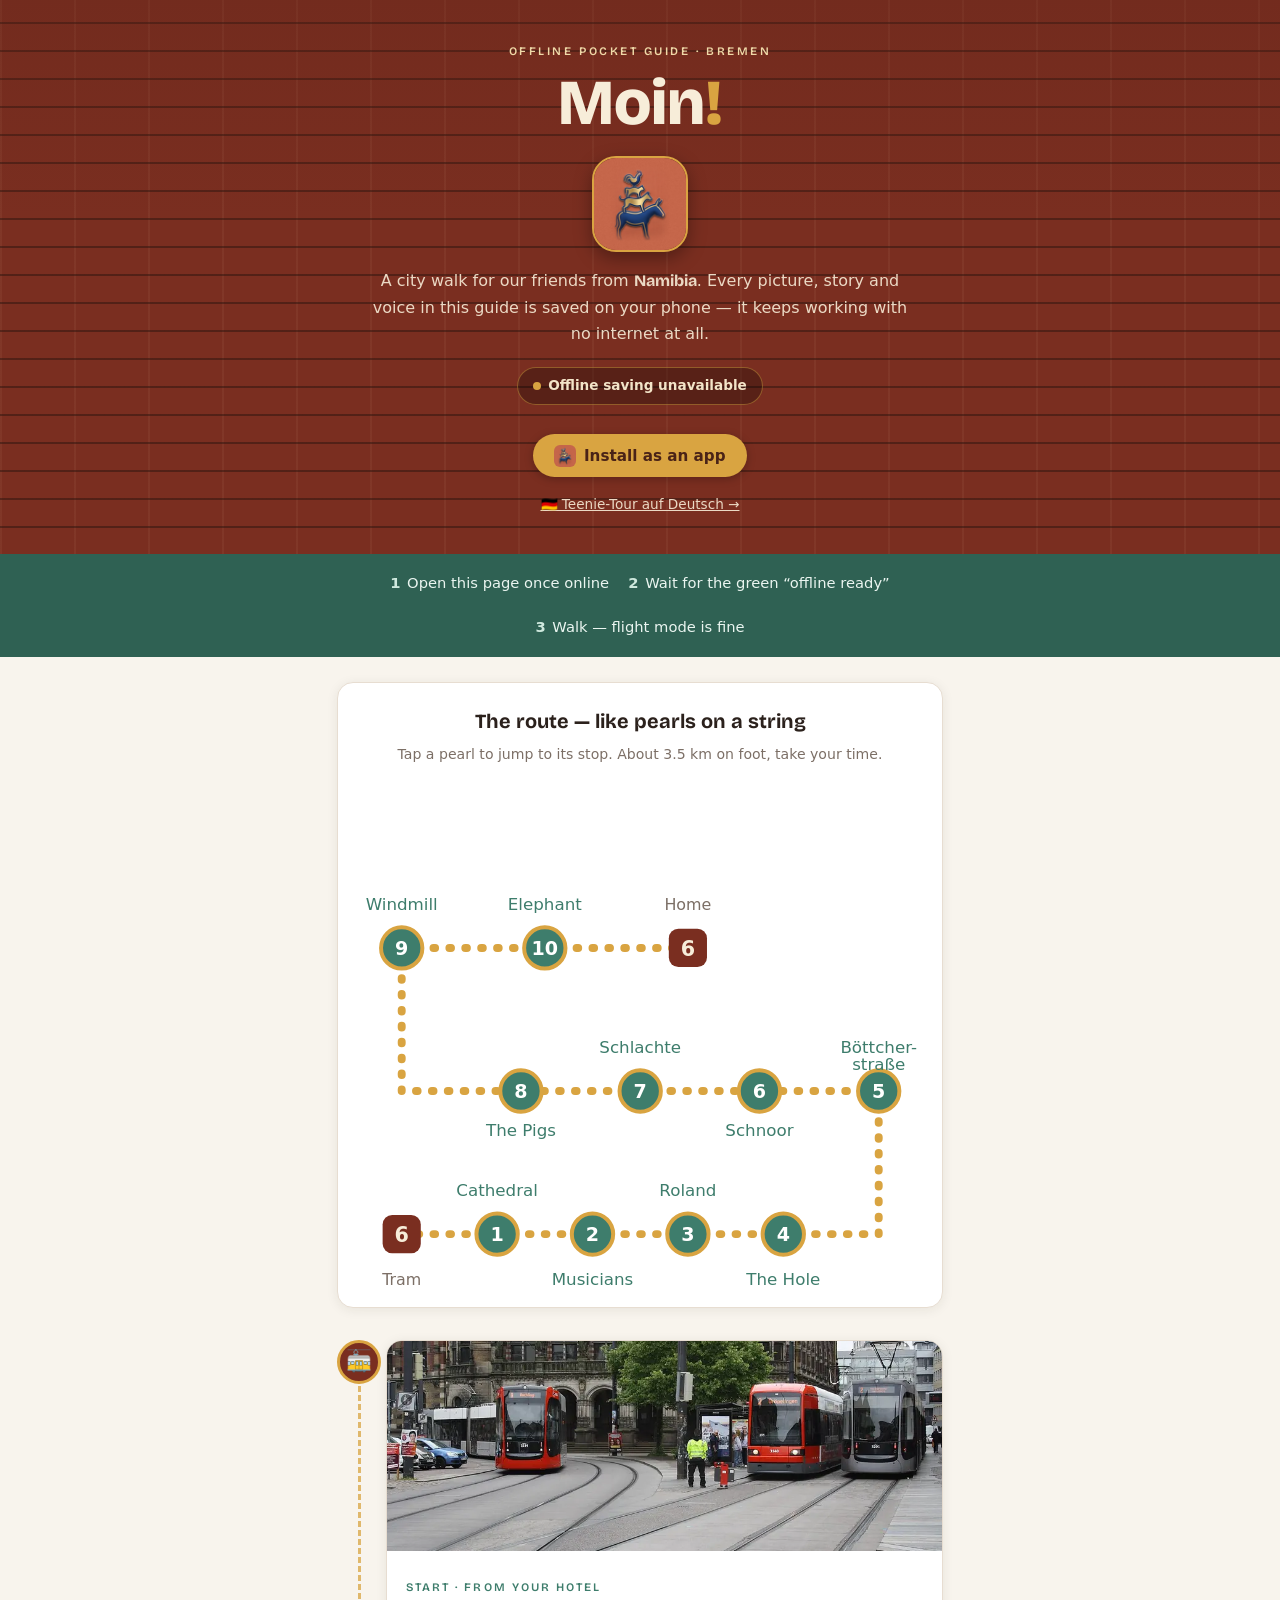
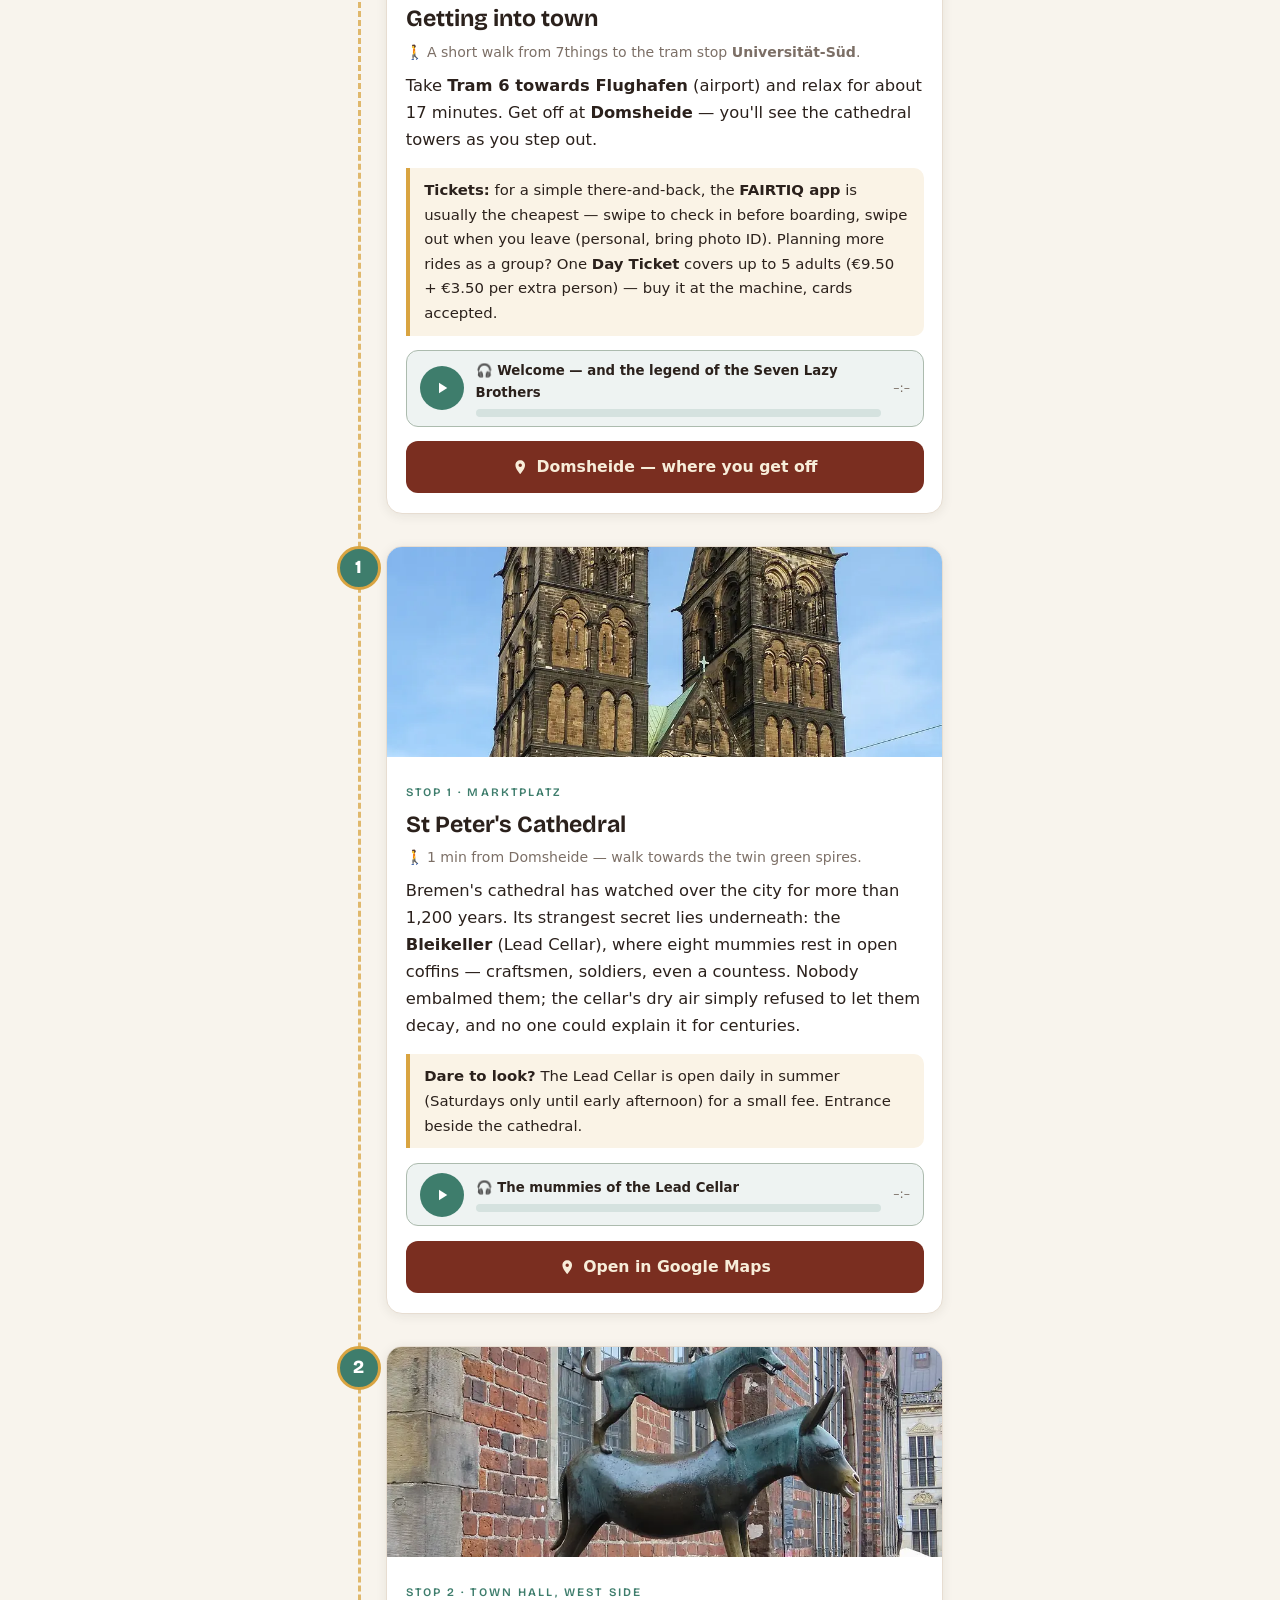
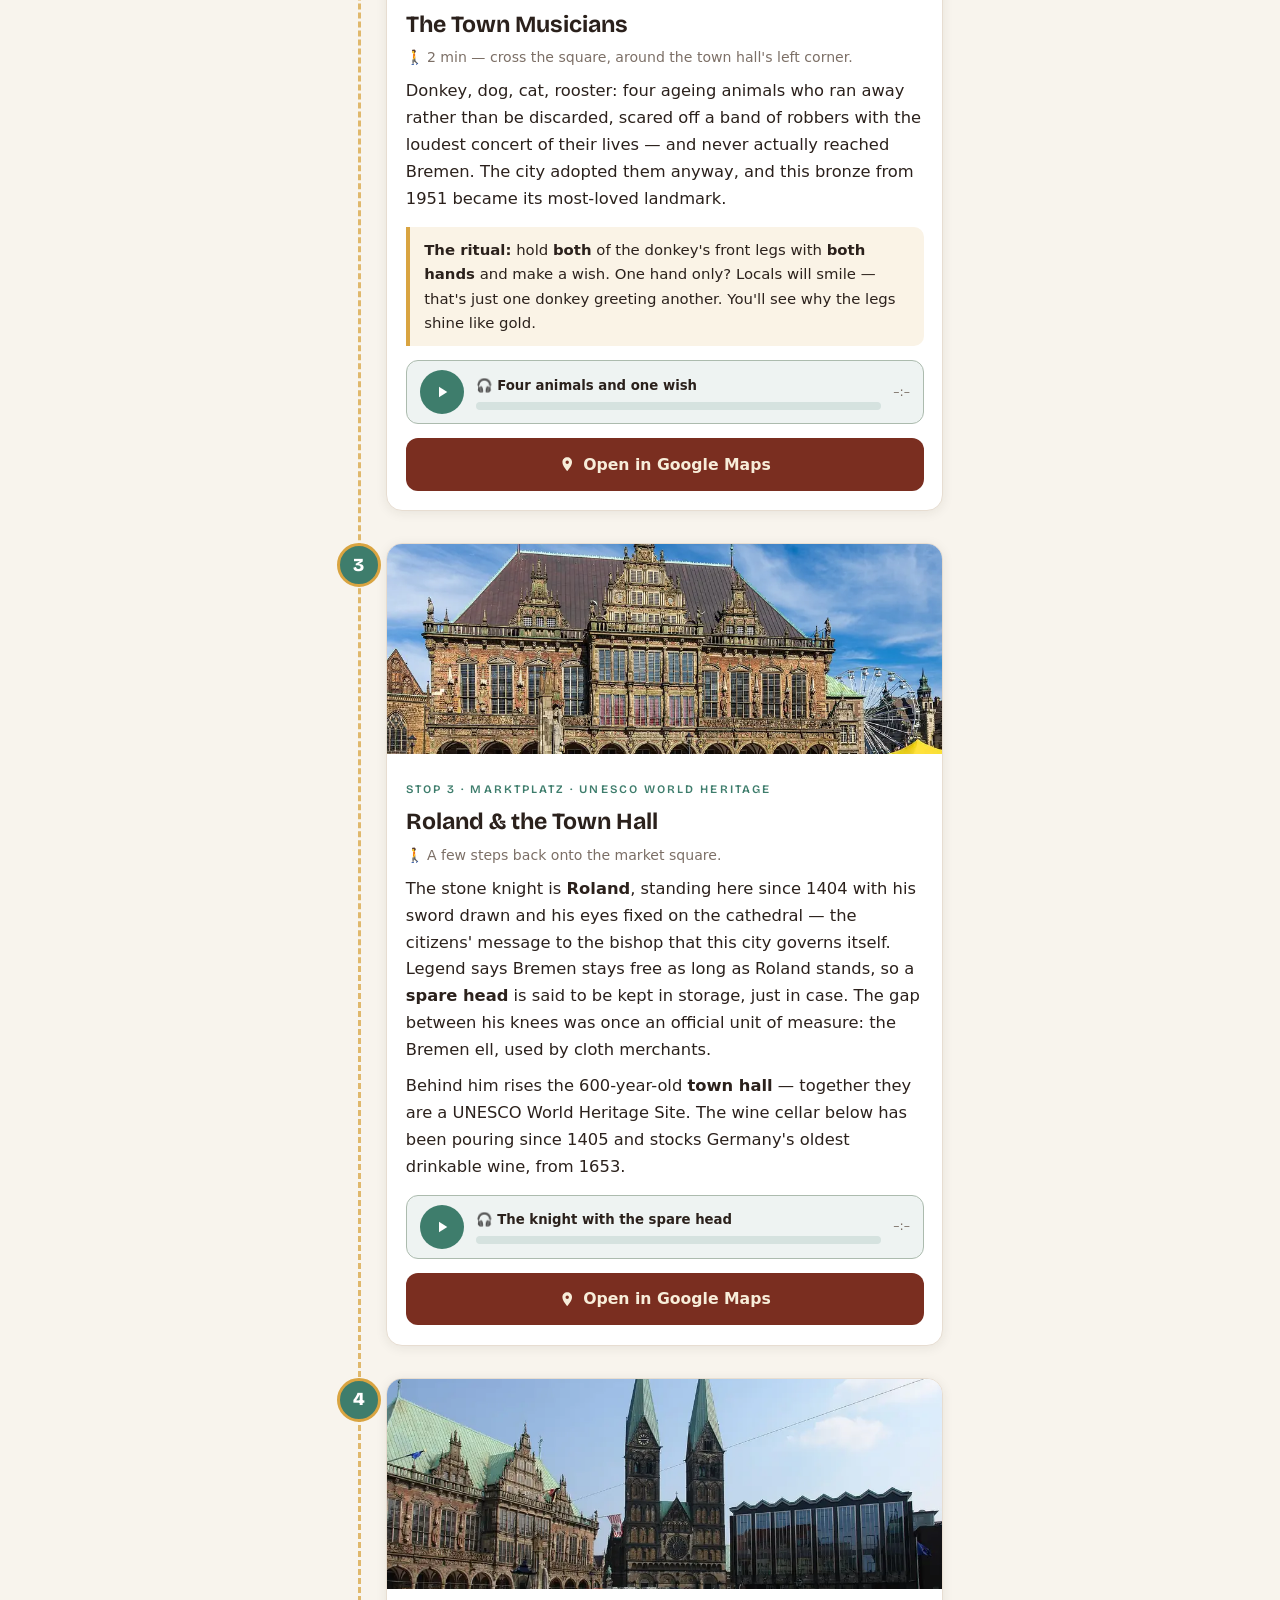
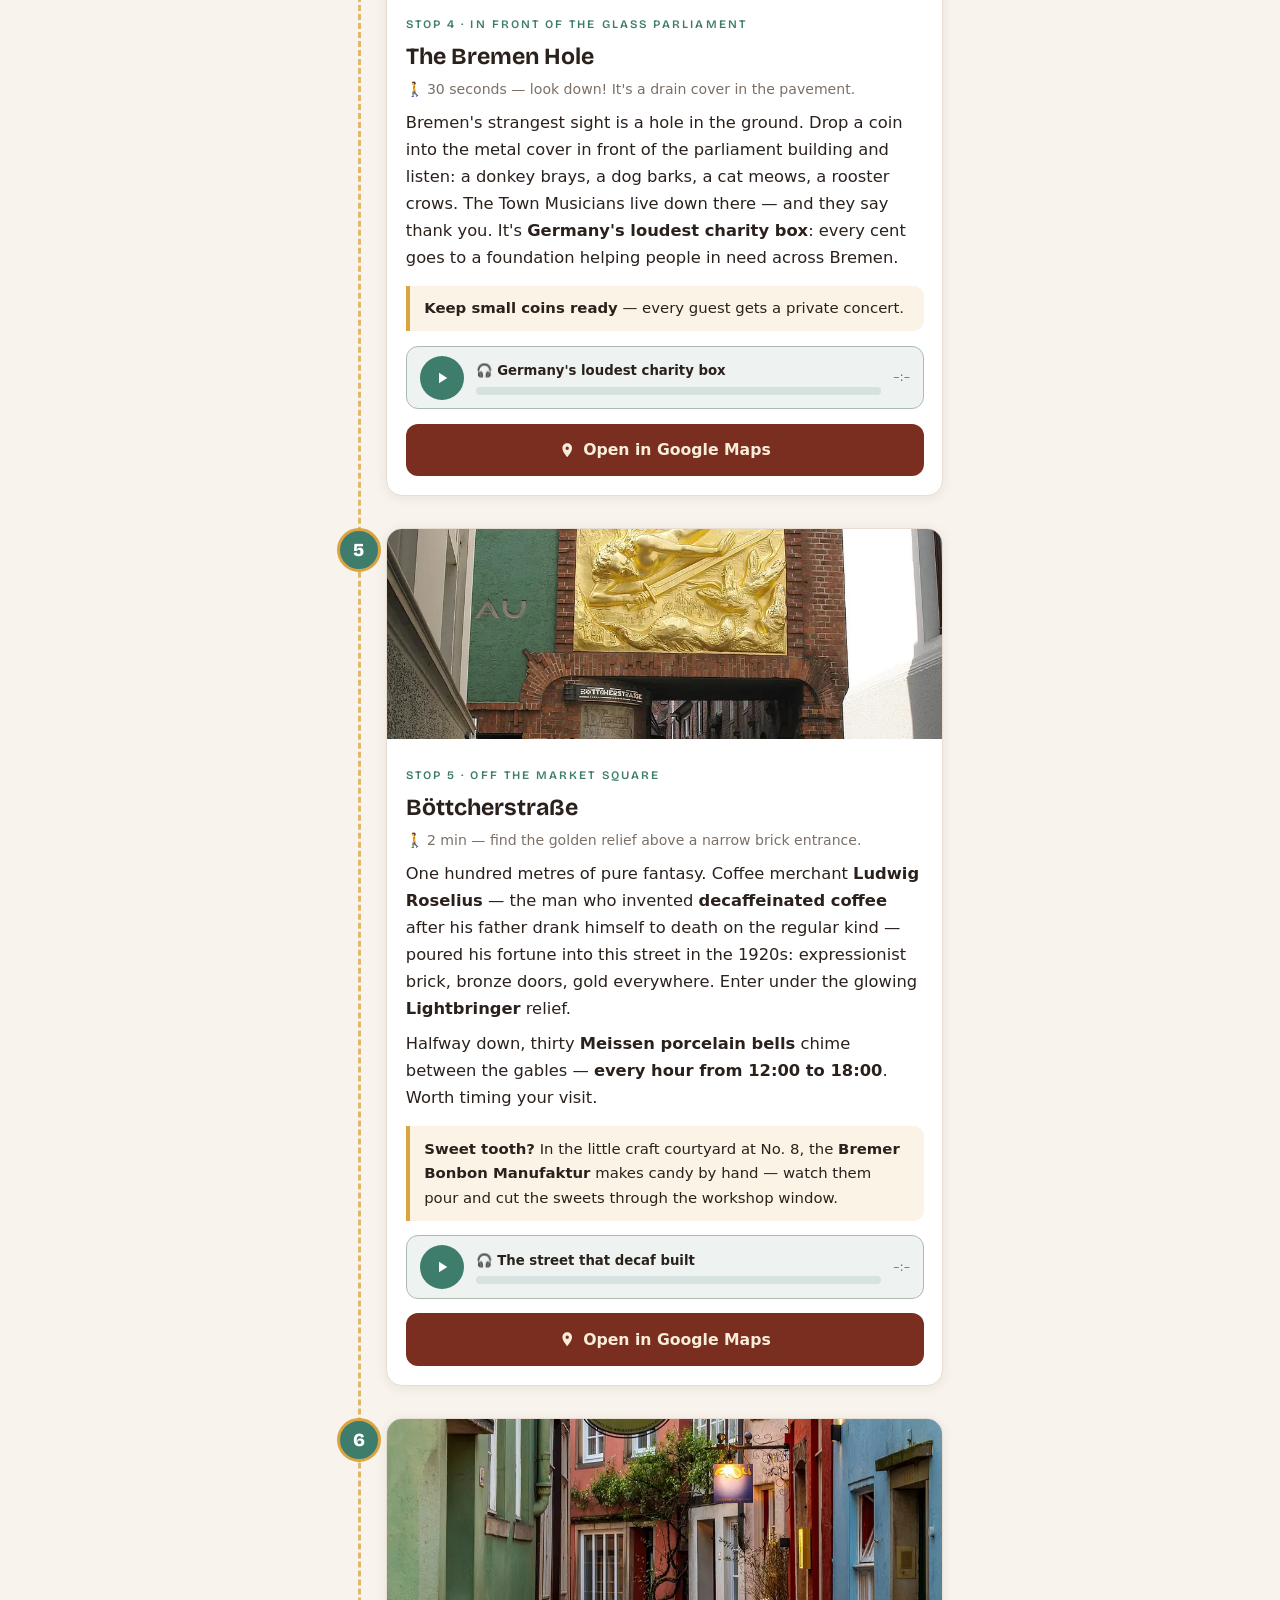
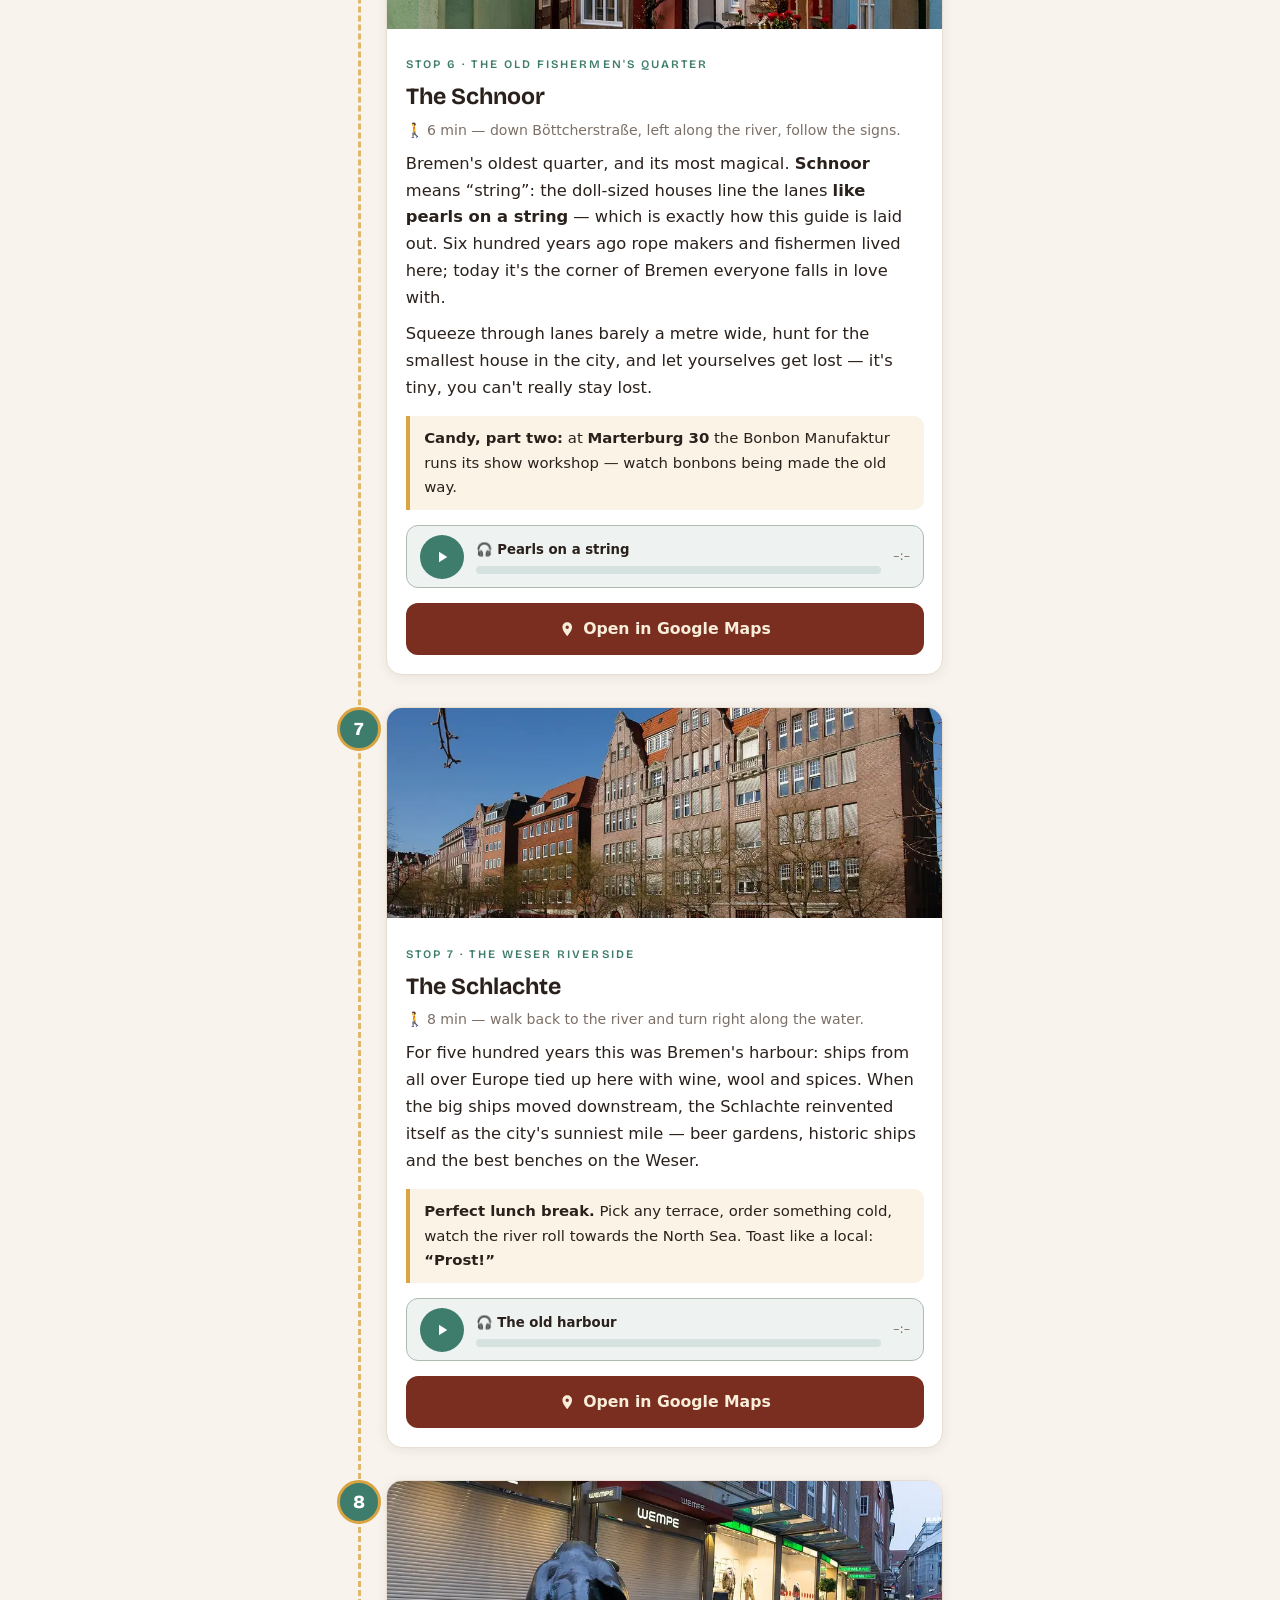
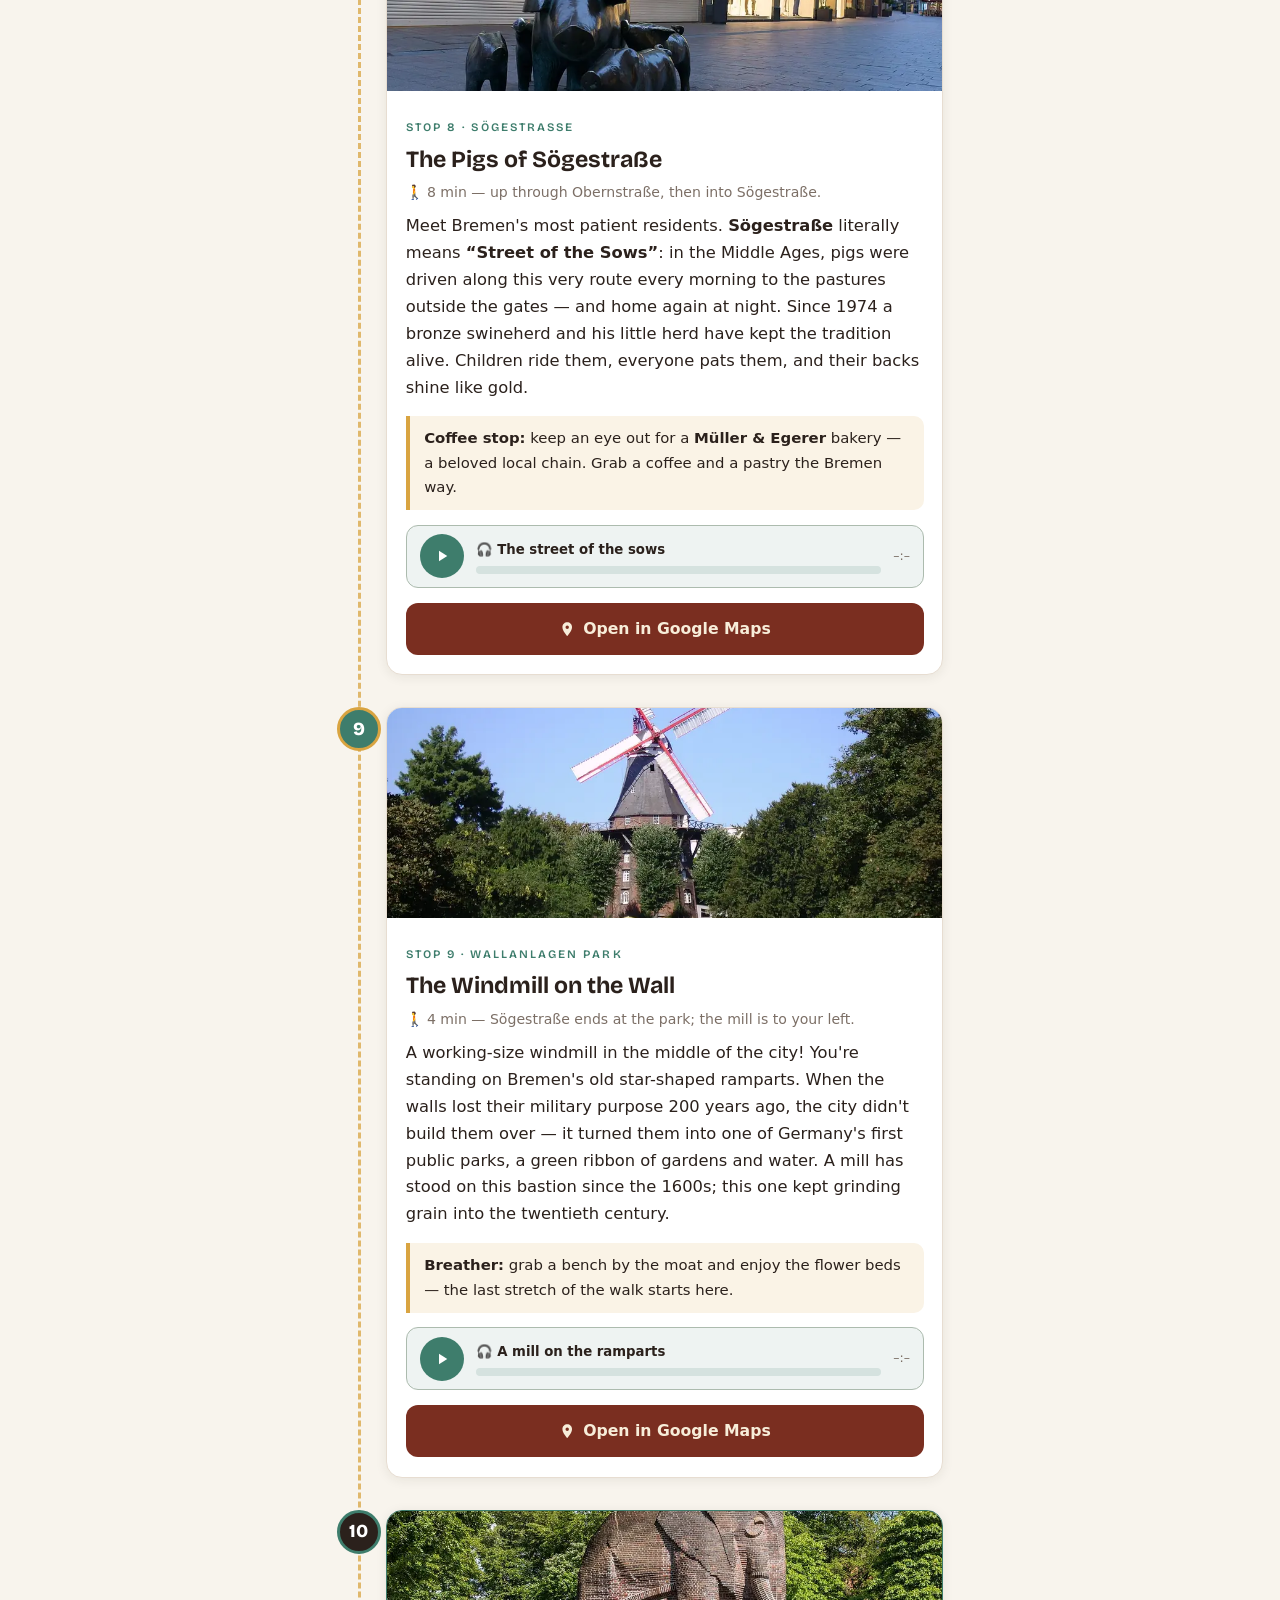
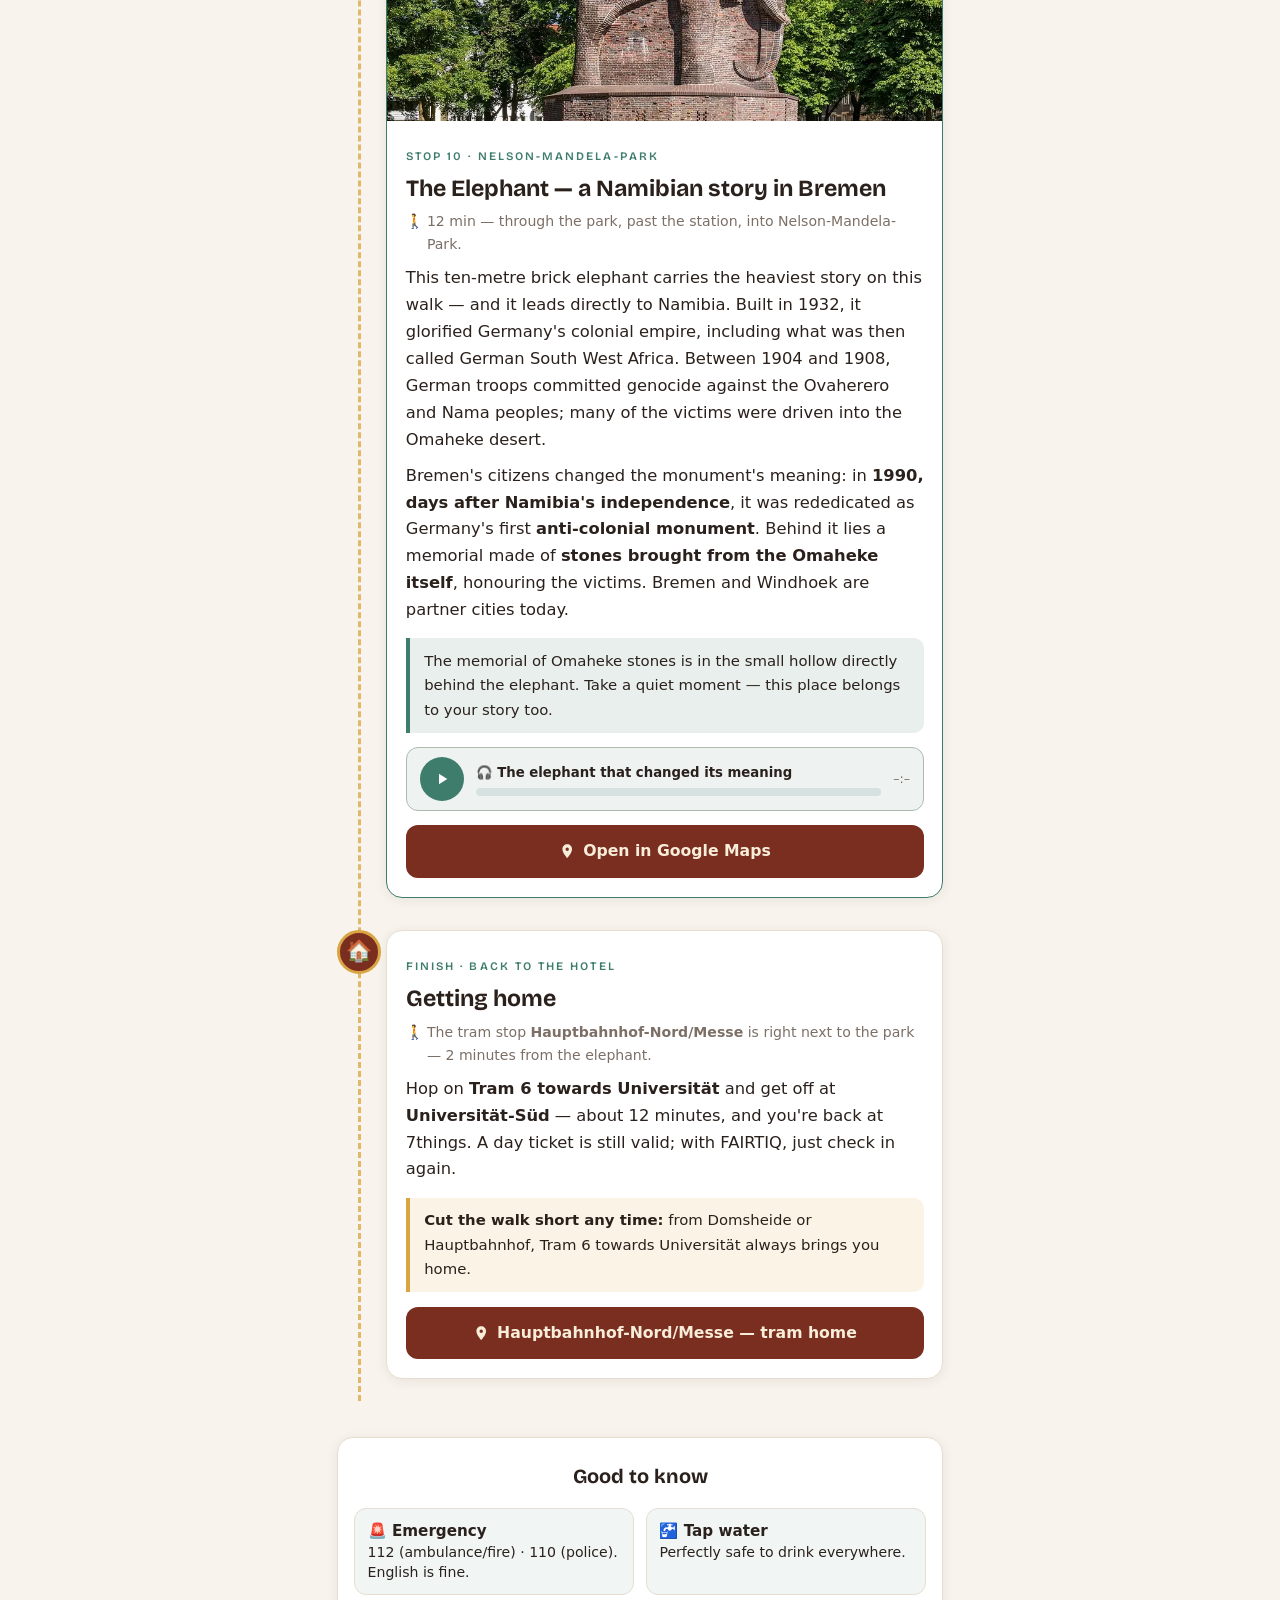
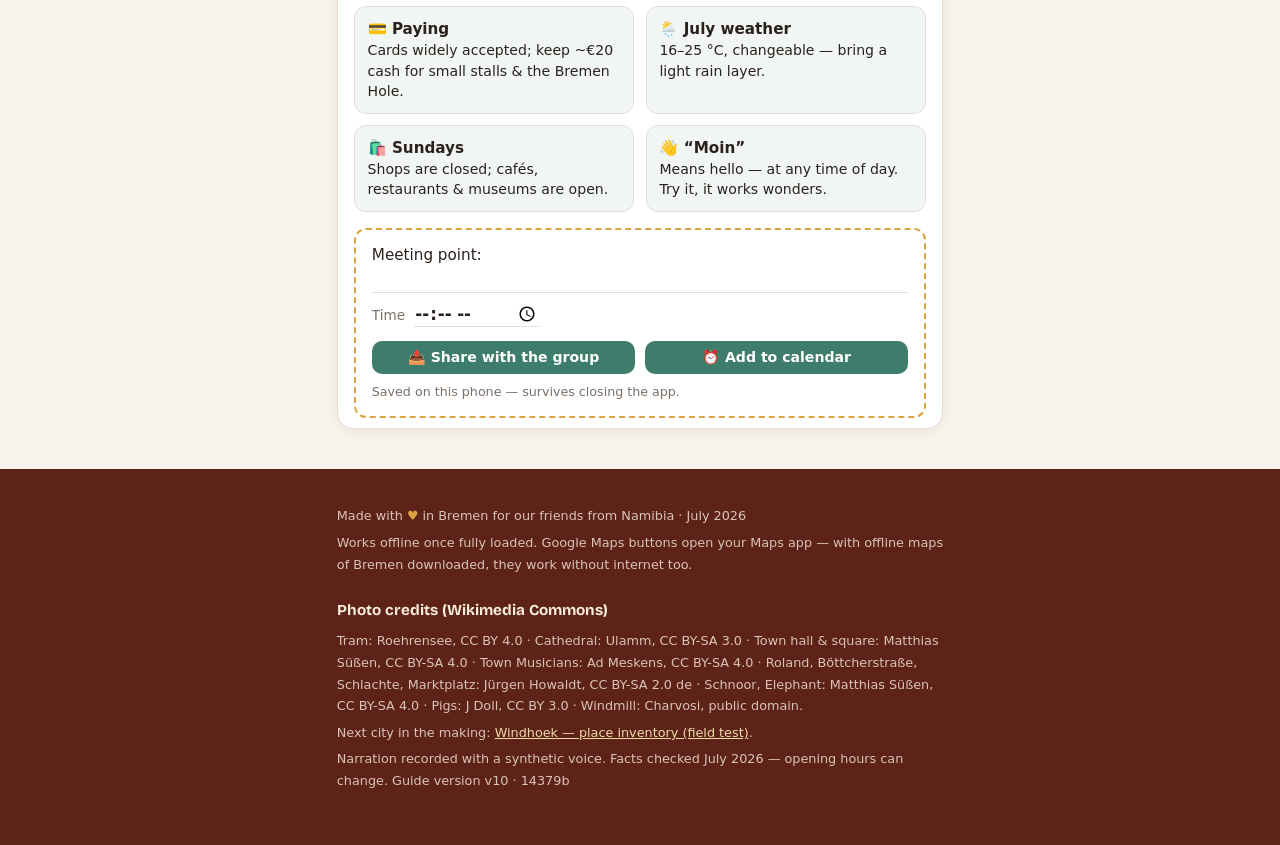
==== commit eb789351: "Companions, day plan and nearby sort on the inventory page Tester insight: kids (of various ages) an" ====
--- a/index.html
+++ b/index.html
@@ -740,7 +740,7 @@
     </p>
     <p>Next city in the making: <a href="windhoek.html">Windhoek — place inventory (field test)</a>.</p>
     <p>Narration recorded with a synthetic voice. Facts checked July 2026 — opening hours can change.
-    <span id="version">Guide version v10 · b64066</span></p>
+    <span id="version">Guide version v10 · 14379b</span></p>
   </div>
 </footer>
 
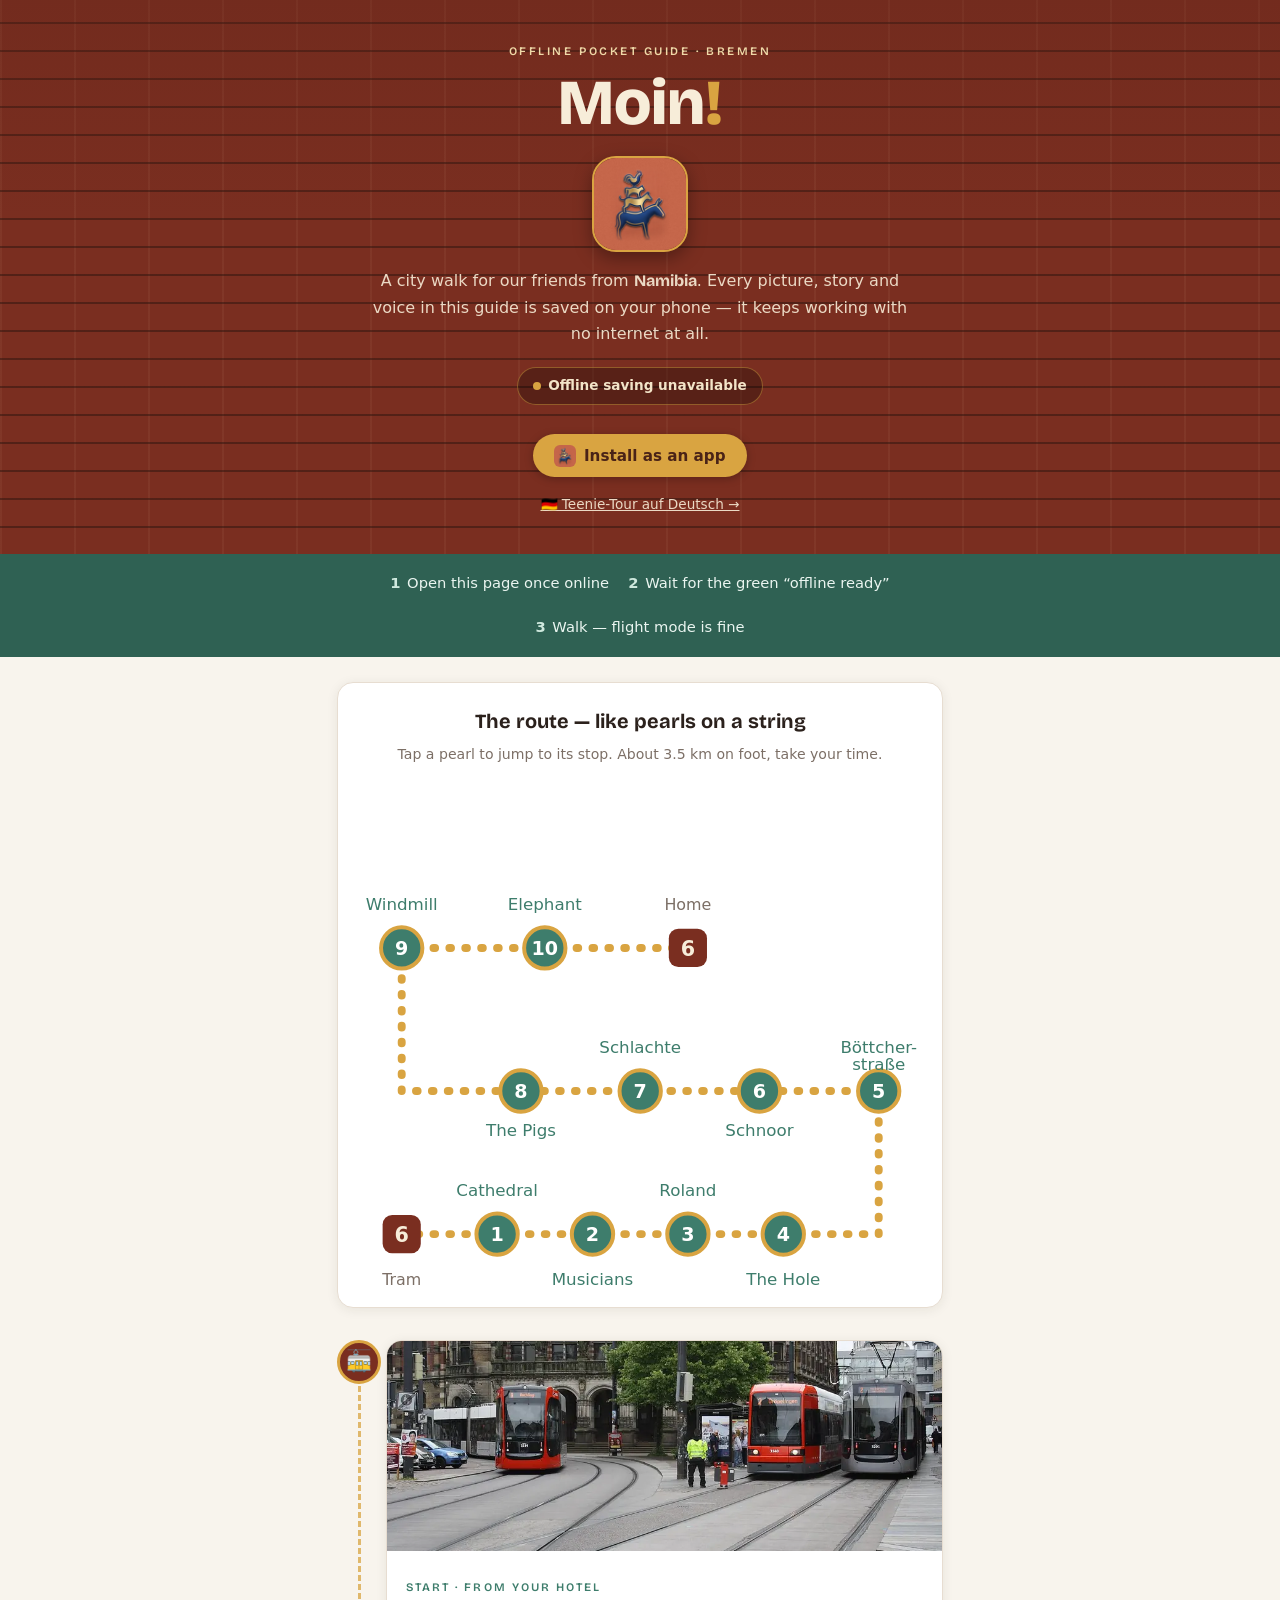
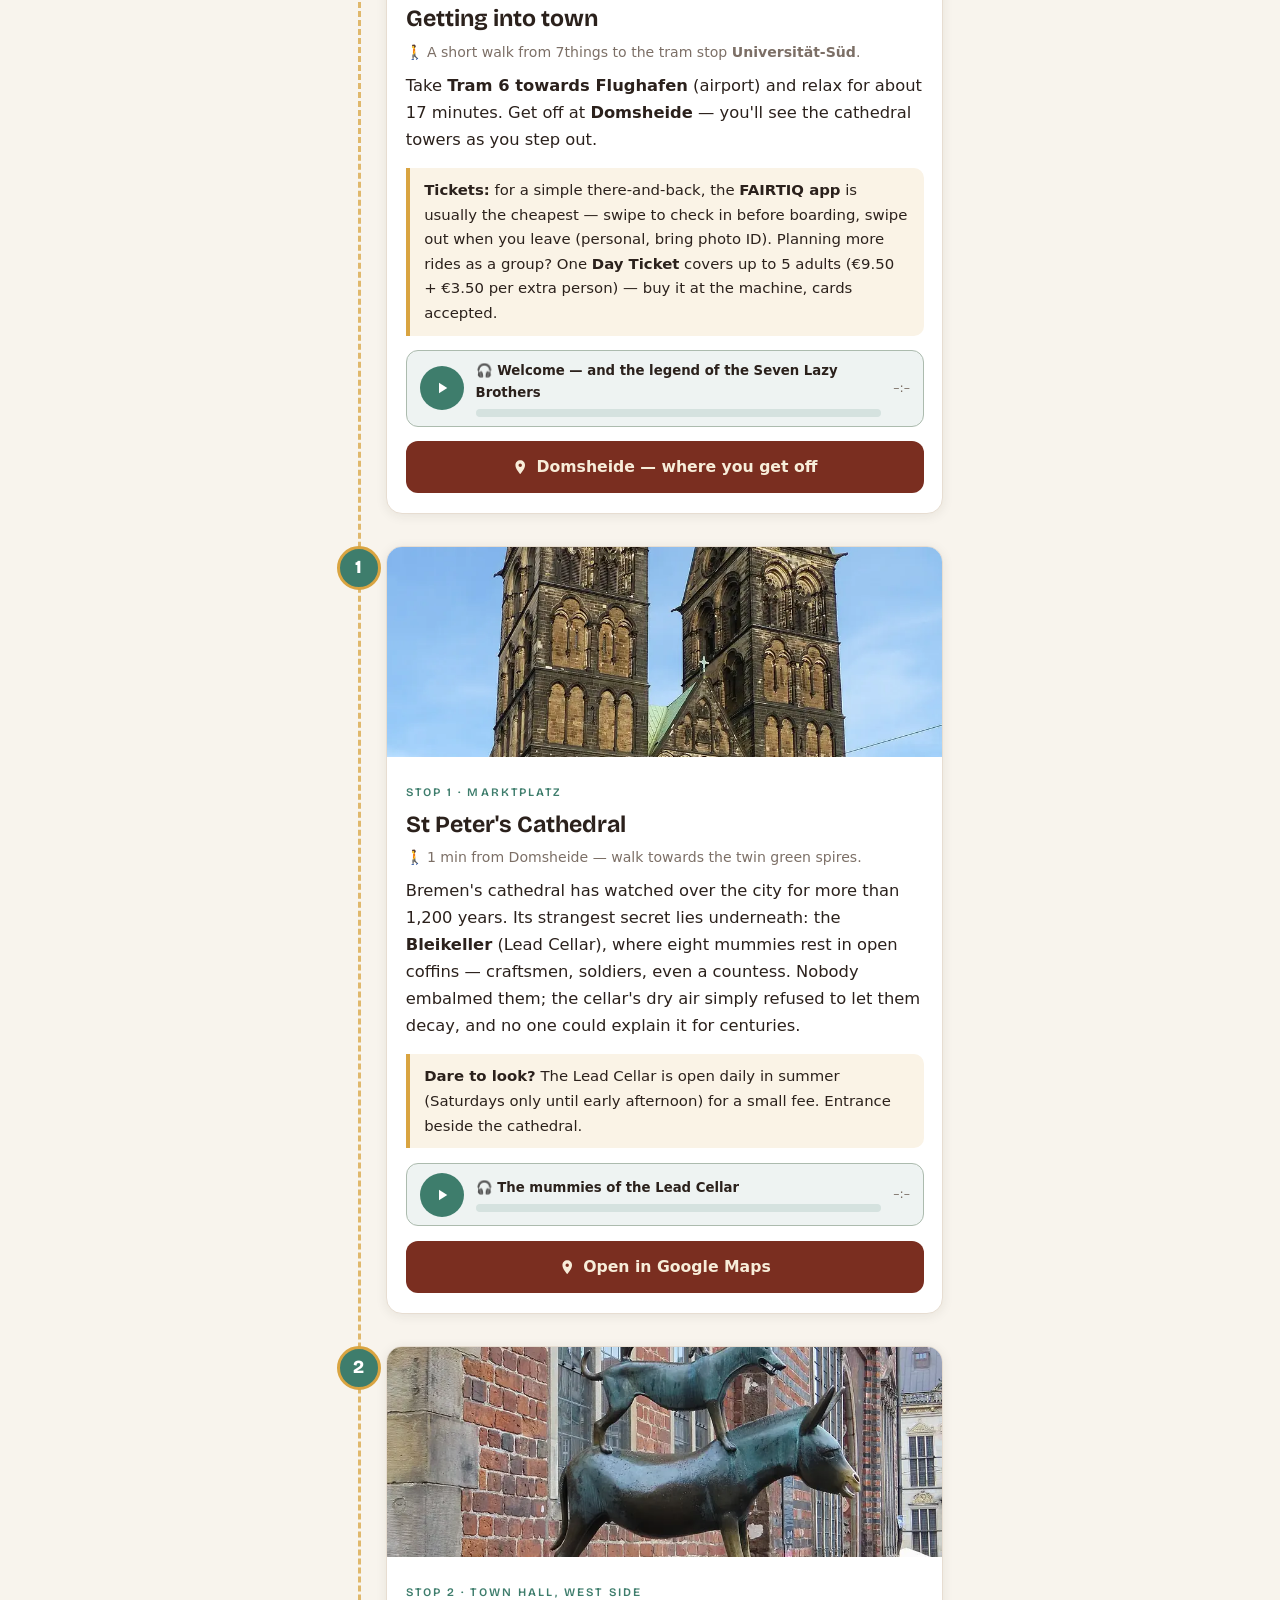
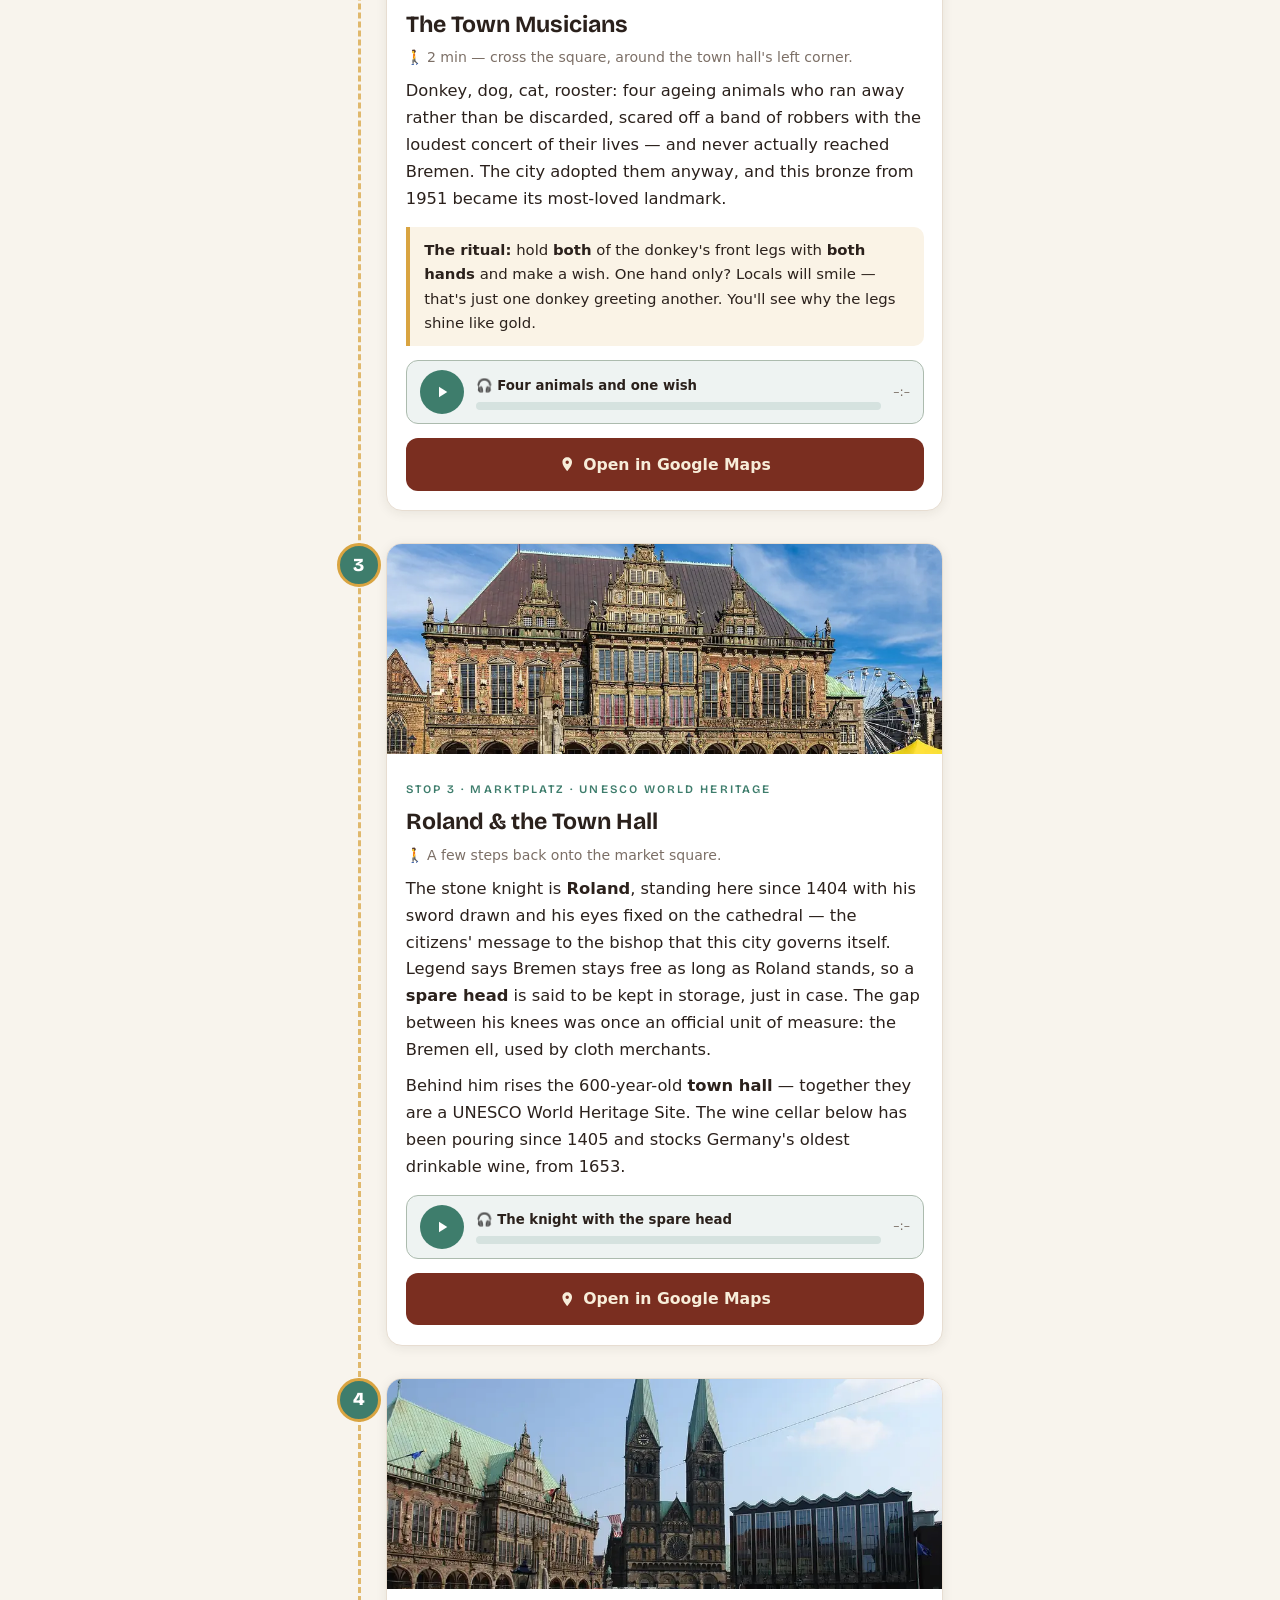
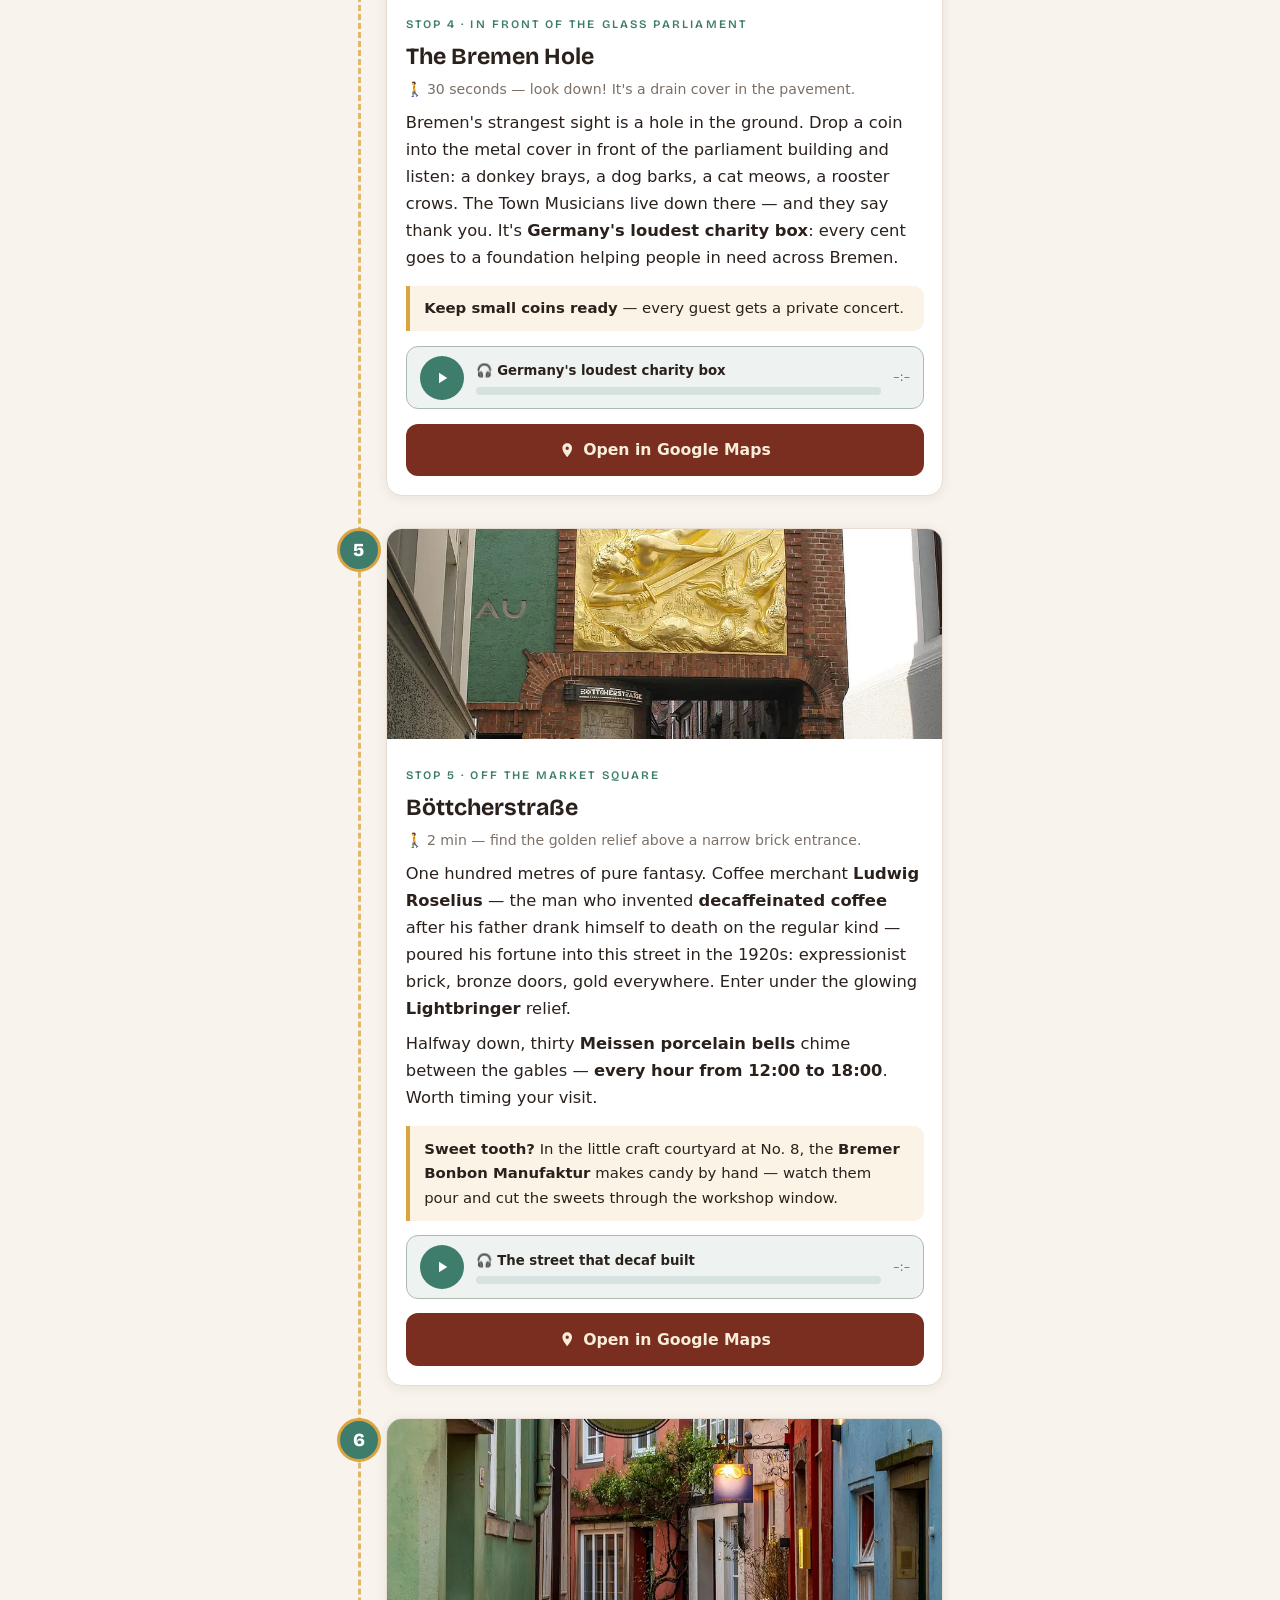
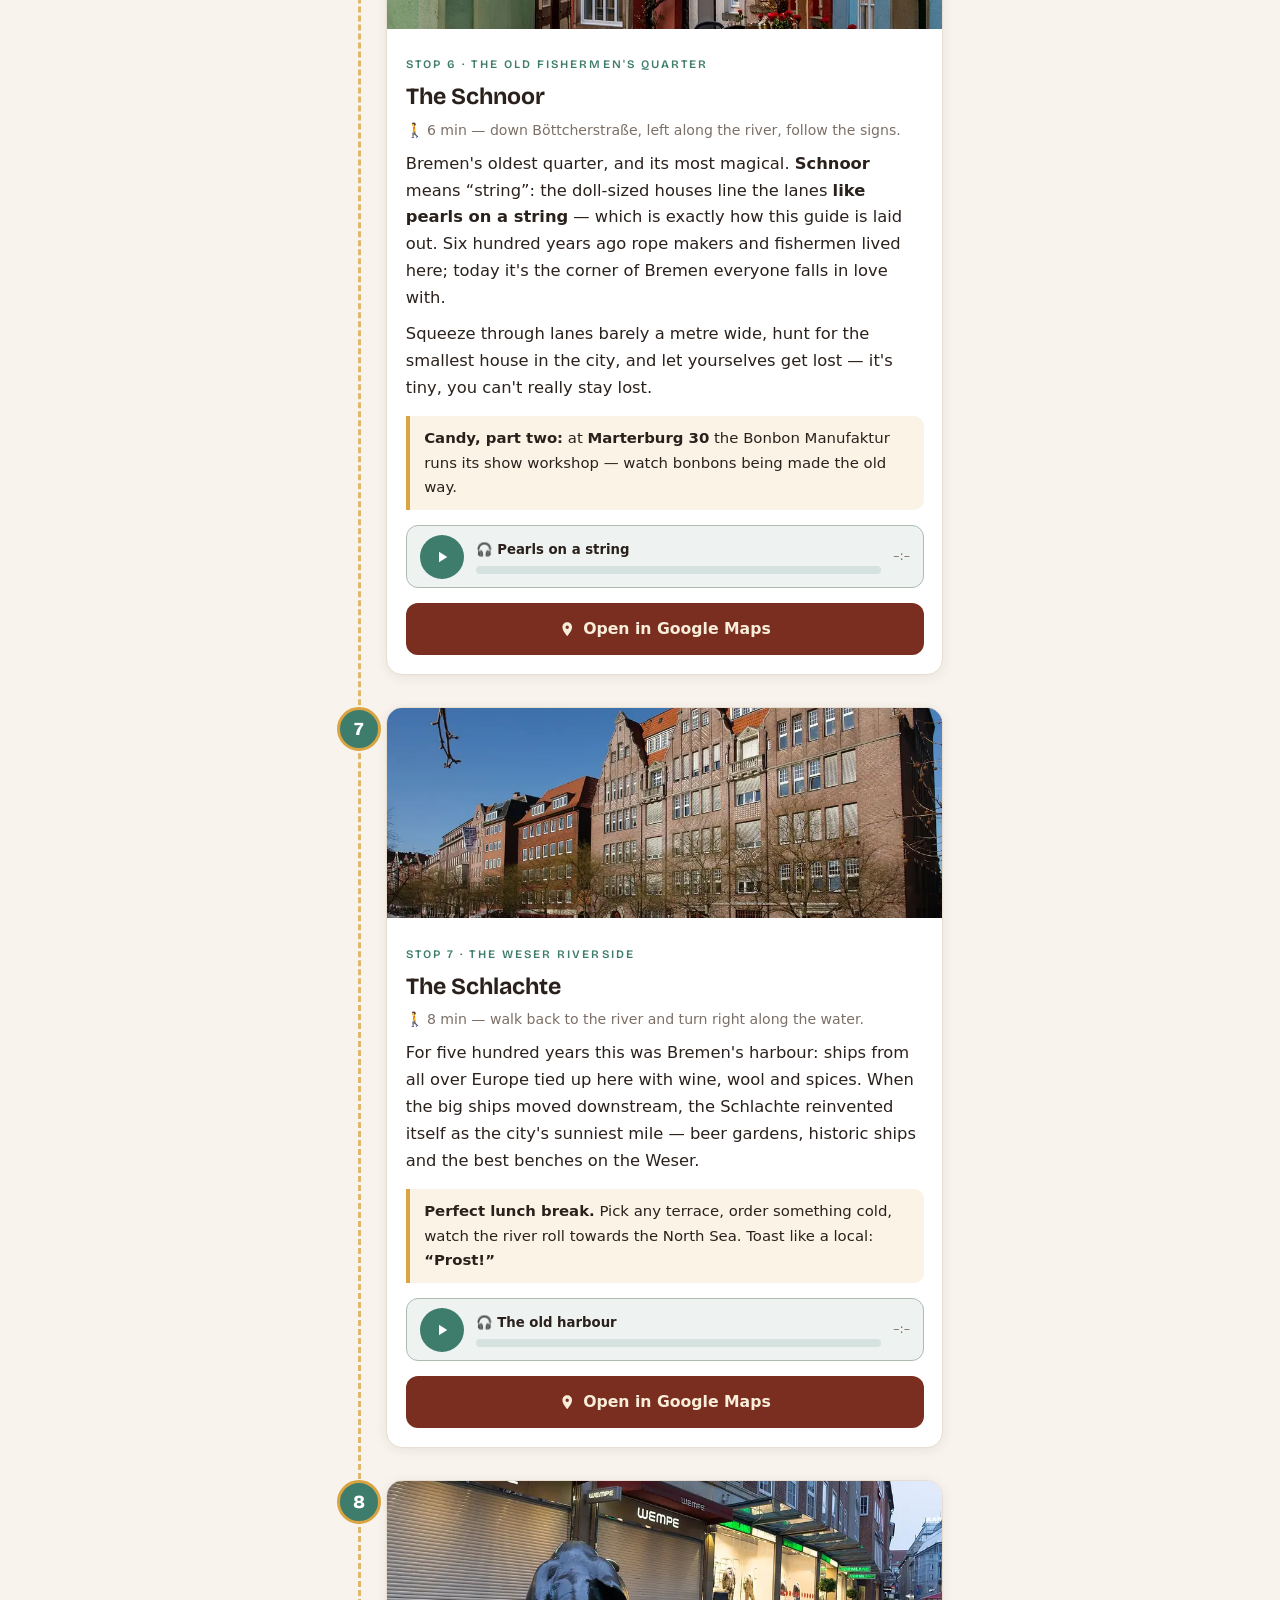
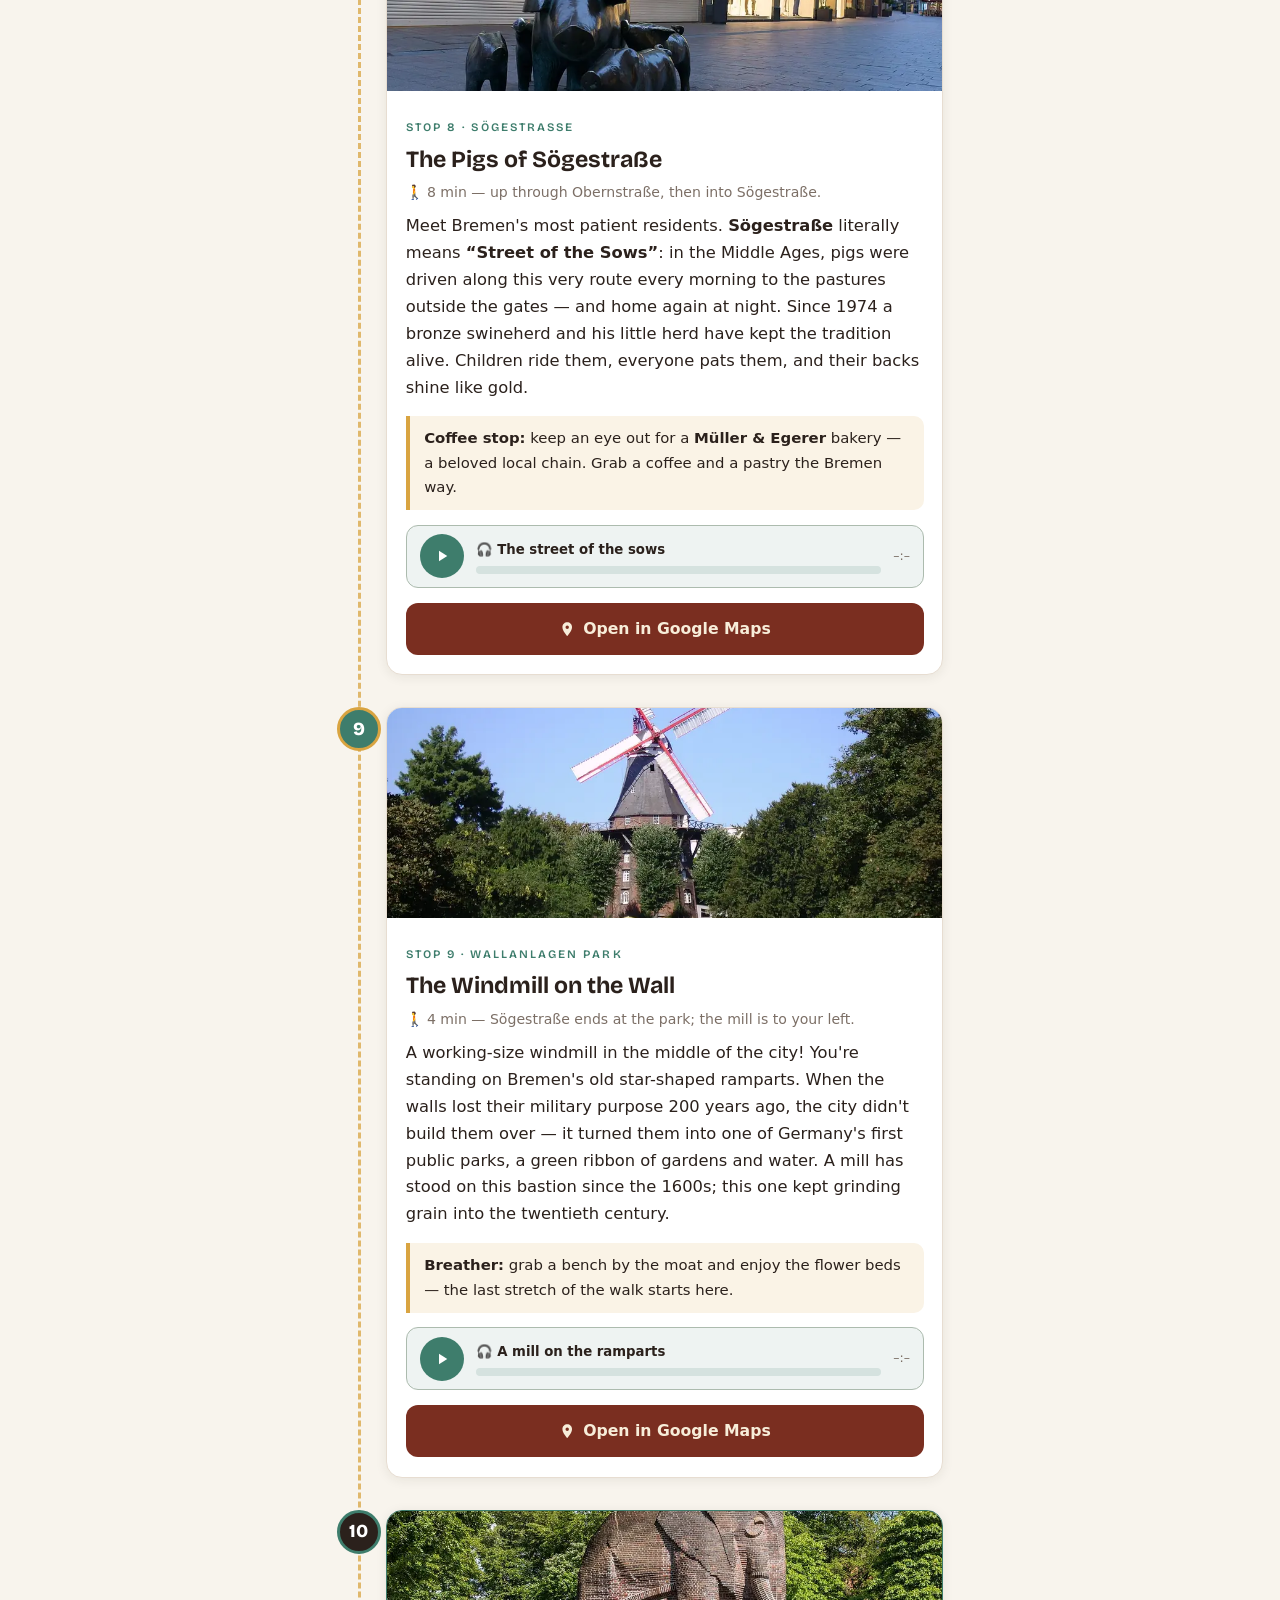
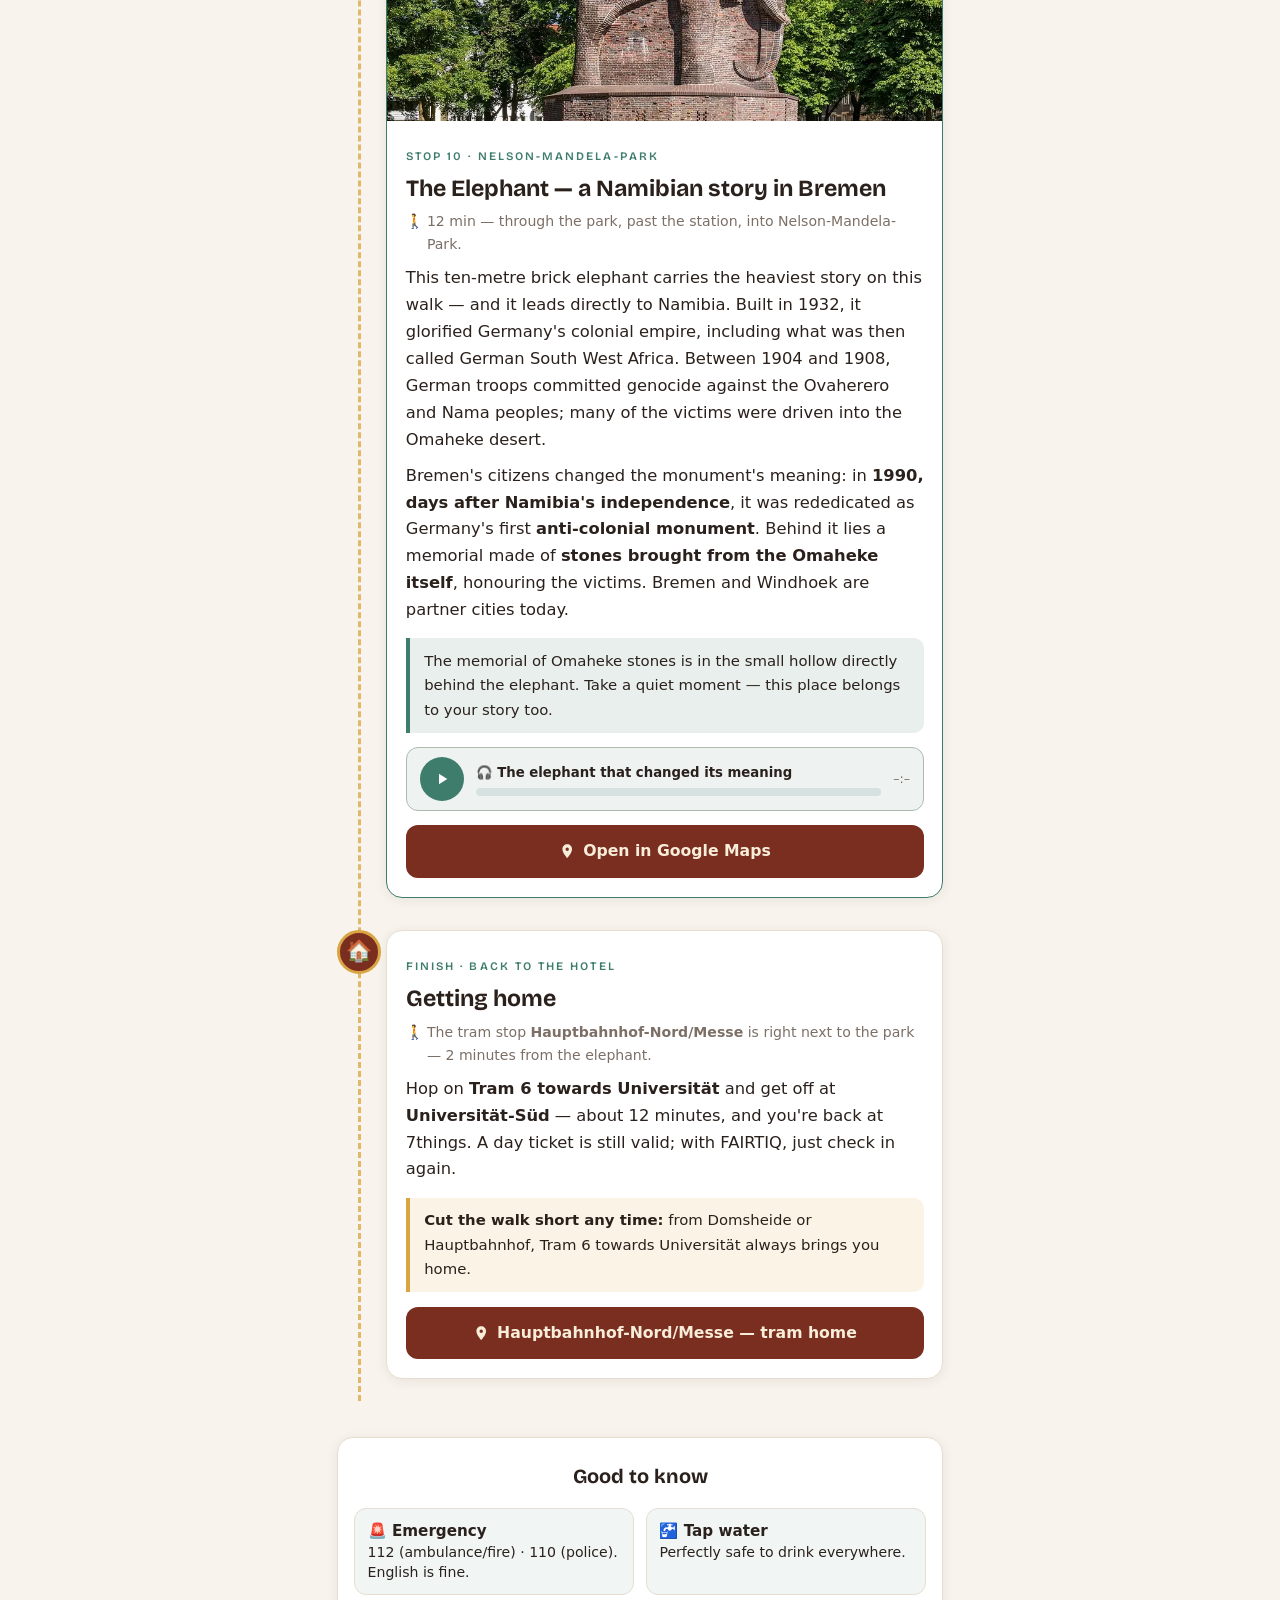
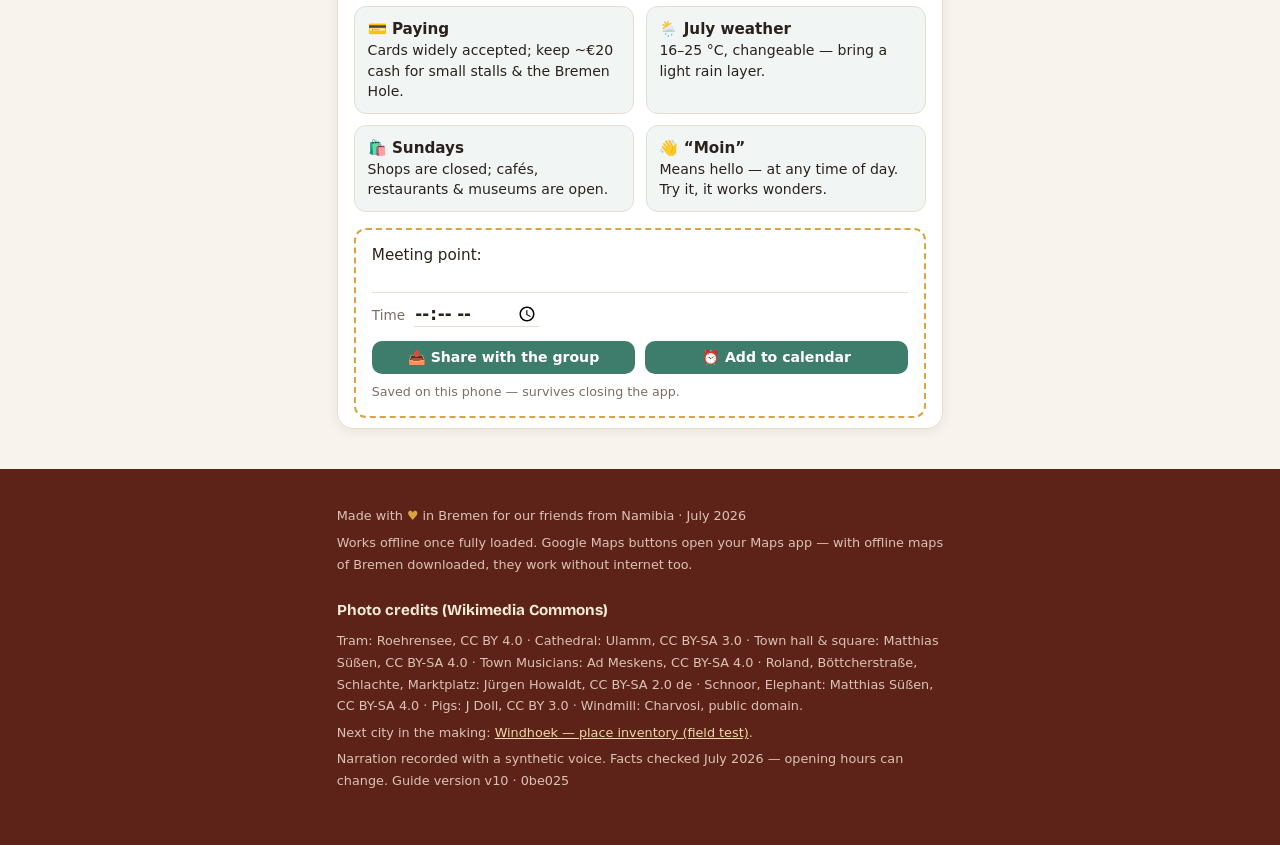
==== commit 7c263098: "Collapse non-matching places instead of hiding them Tester suggestion: filtered-out places should st" ====
--- a/index.html
+++ b/index.html
@@ -740,7 +740,7 @@
     </p>
     <p>Next city in the making: <a href="windhoek.html">Windhoek — place inventory (field test)</a>.</p>
     <p>Narration recorded with a synthetic voice. Facts checked July 2026 — opening hours can change.
-    <span id="version">Guide version v10 · 14379b</span></p>
+    <span id="version">Guide version v10 · 0be025</span></p>
   </div>
 </footer>
 
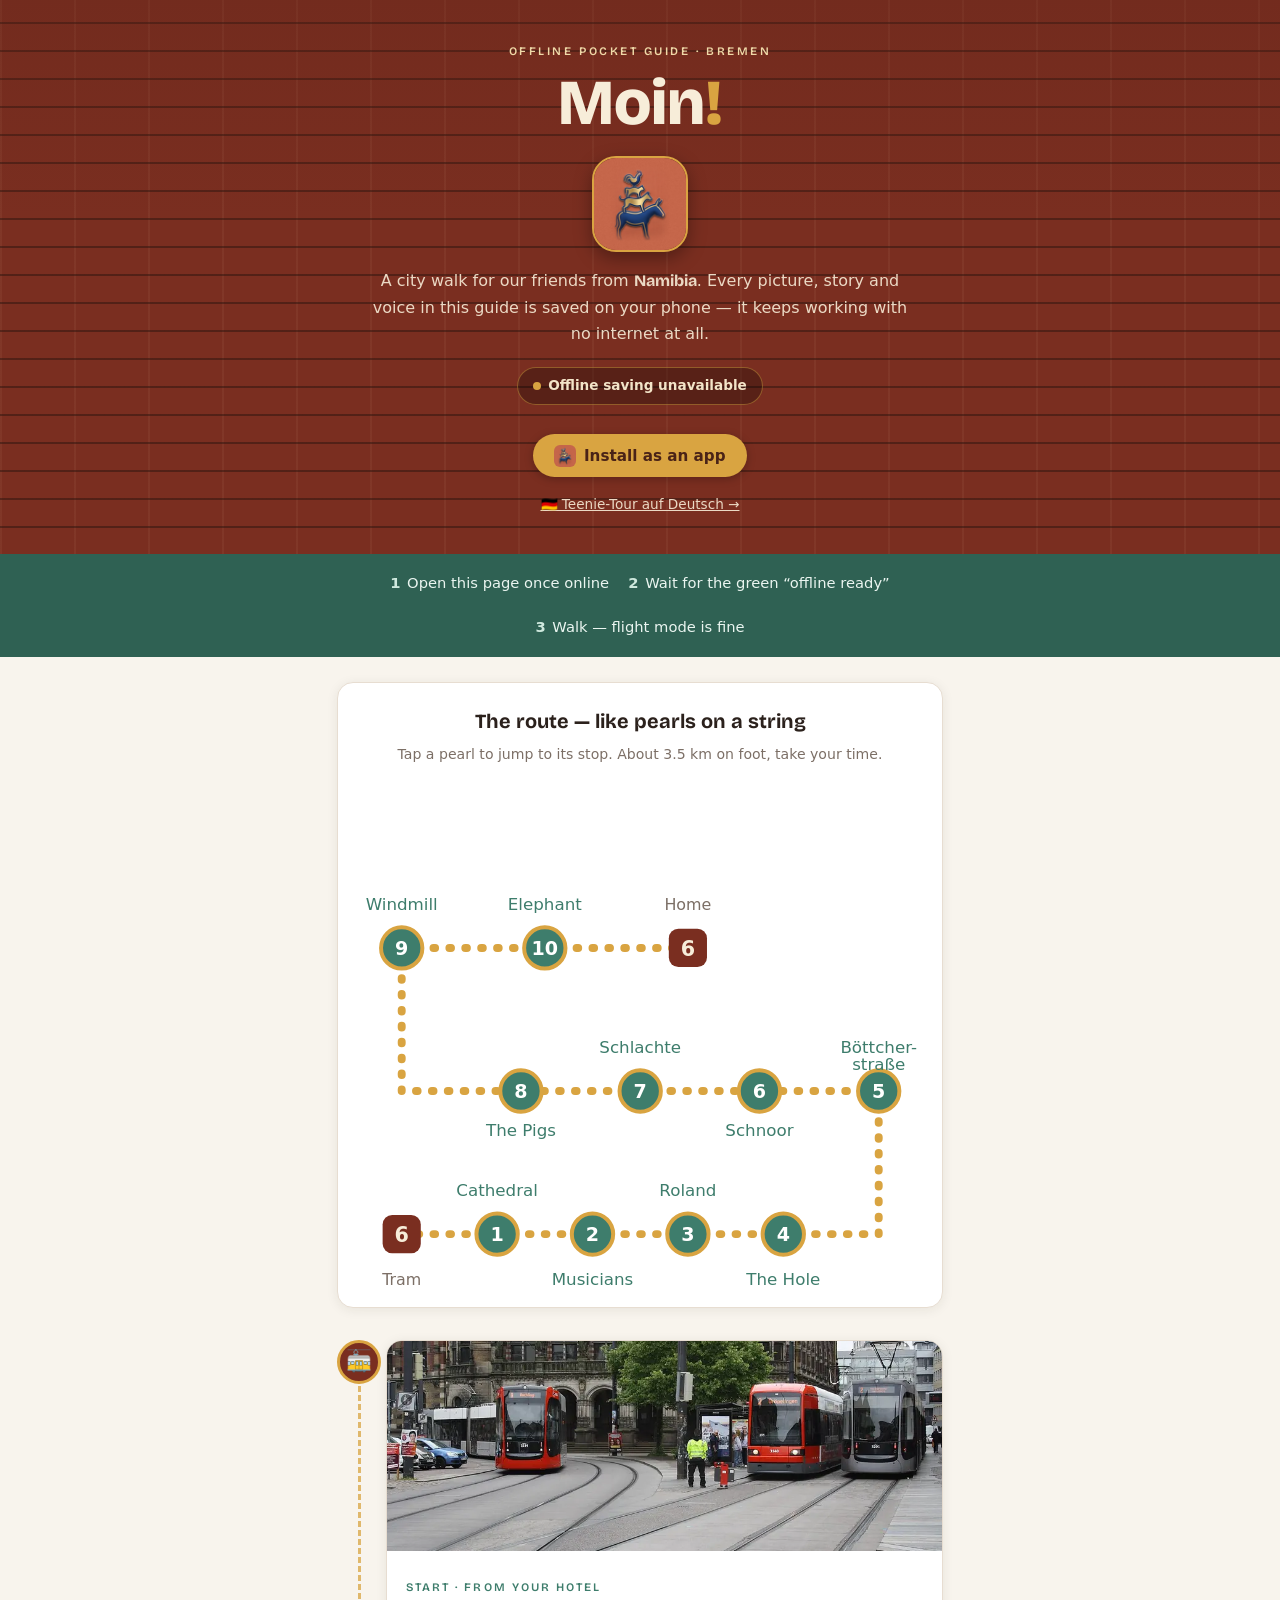
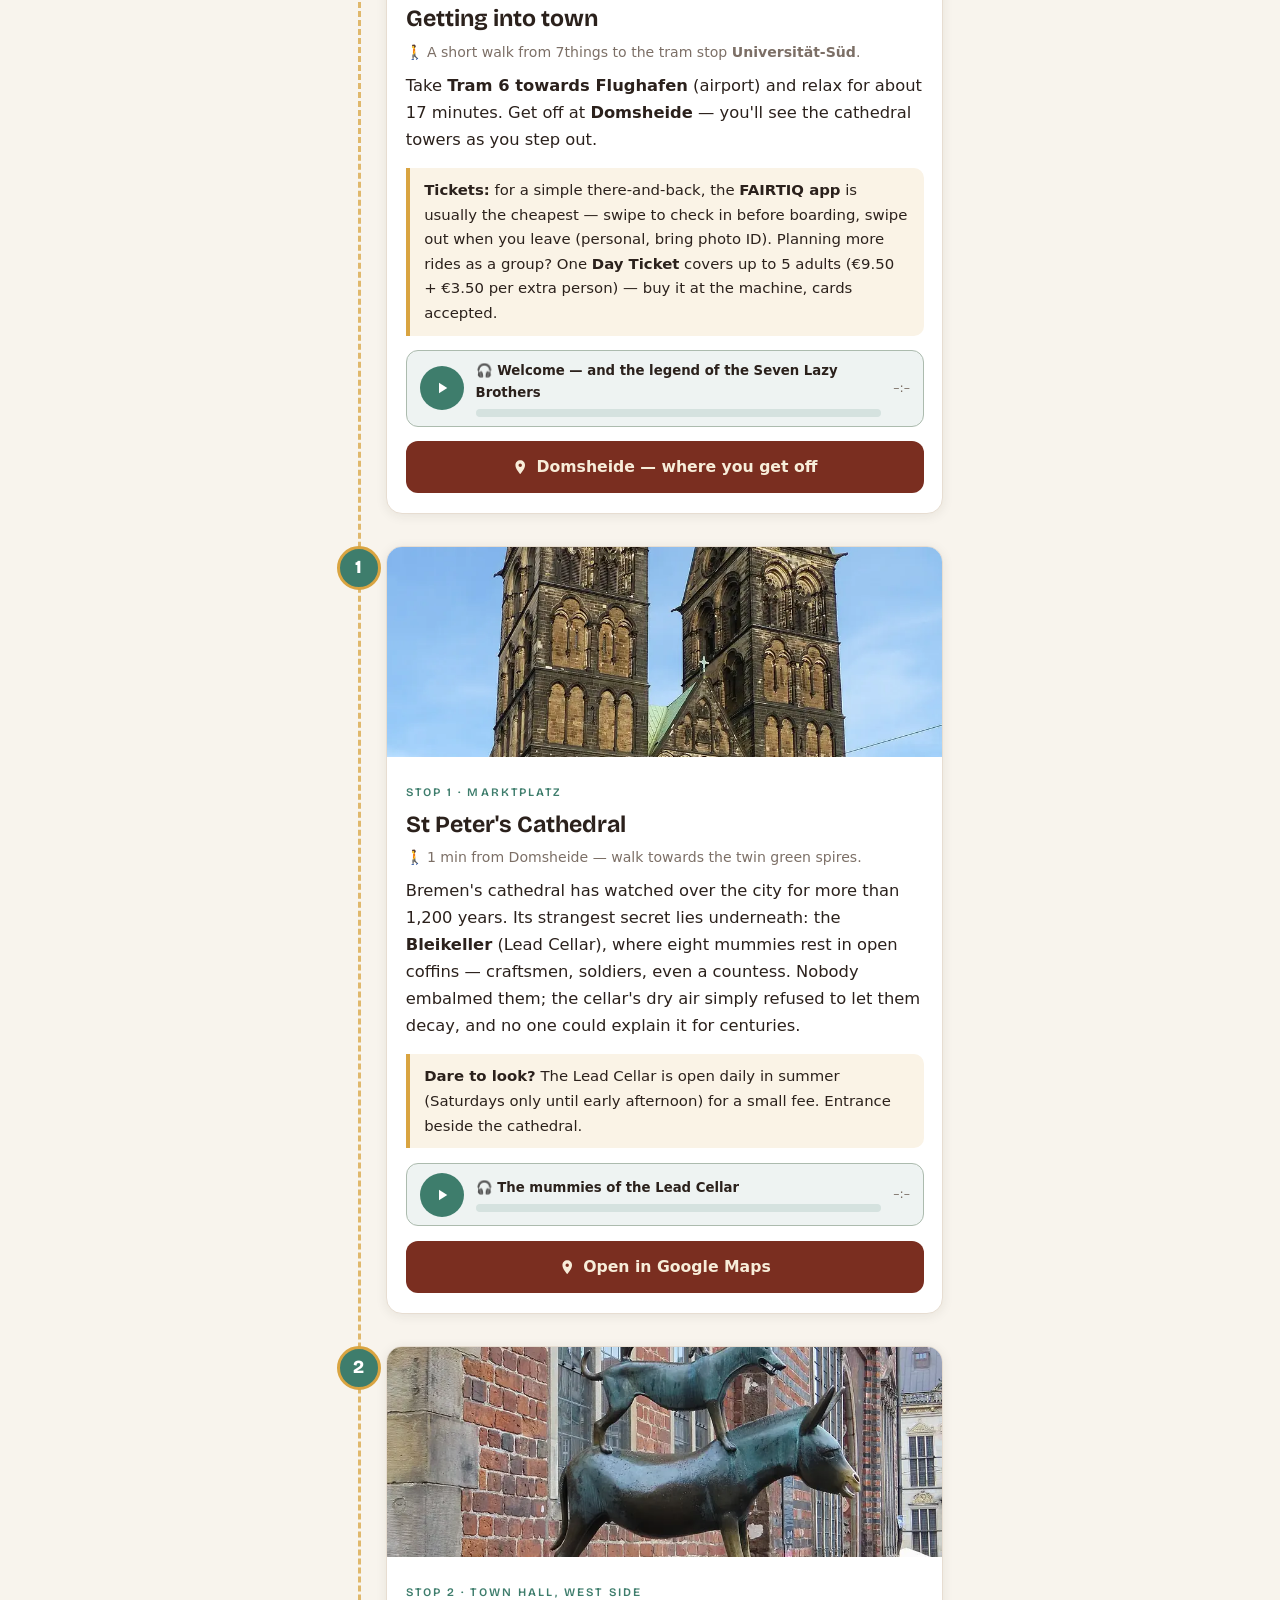
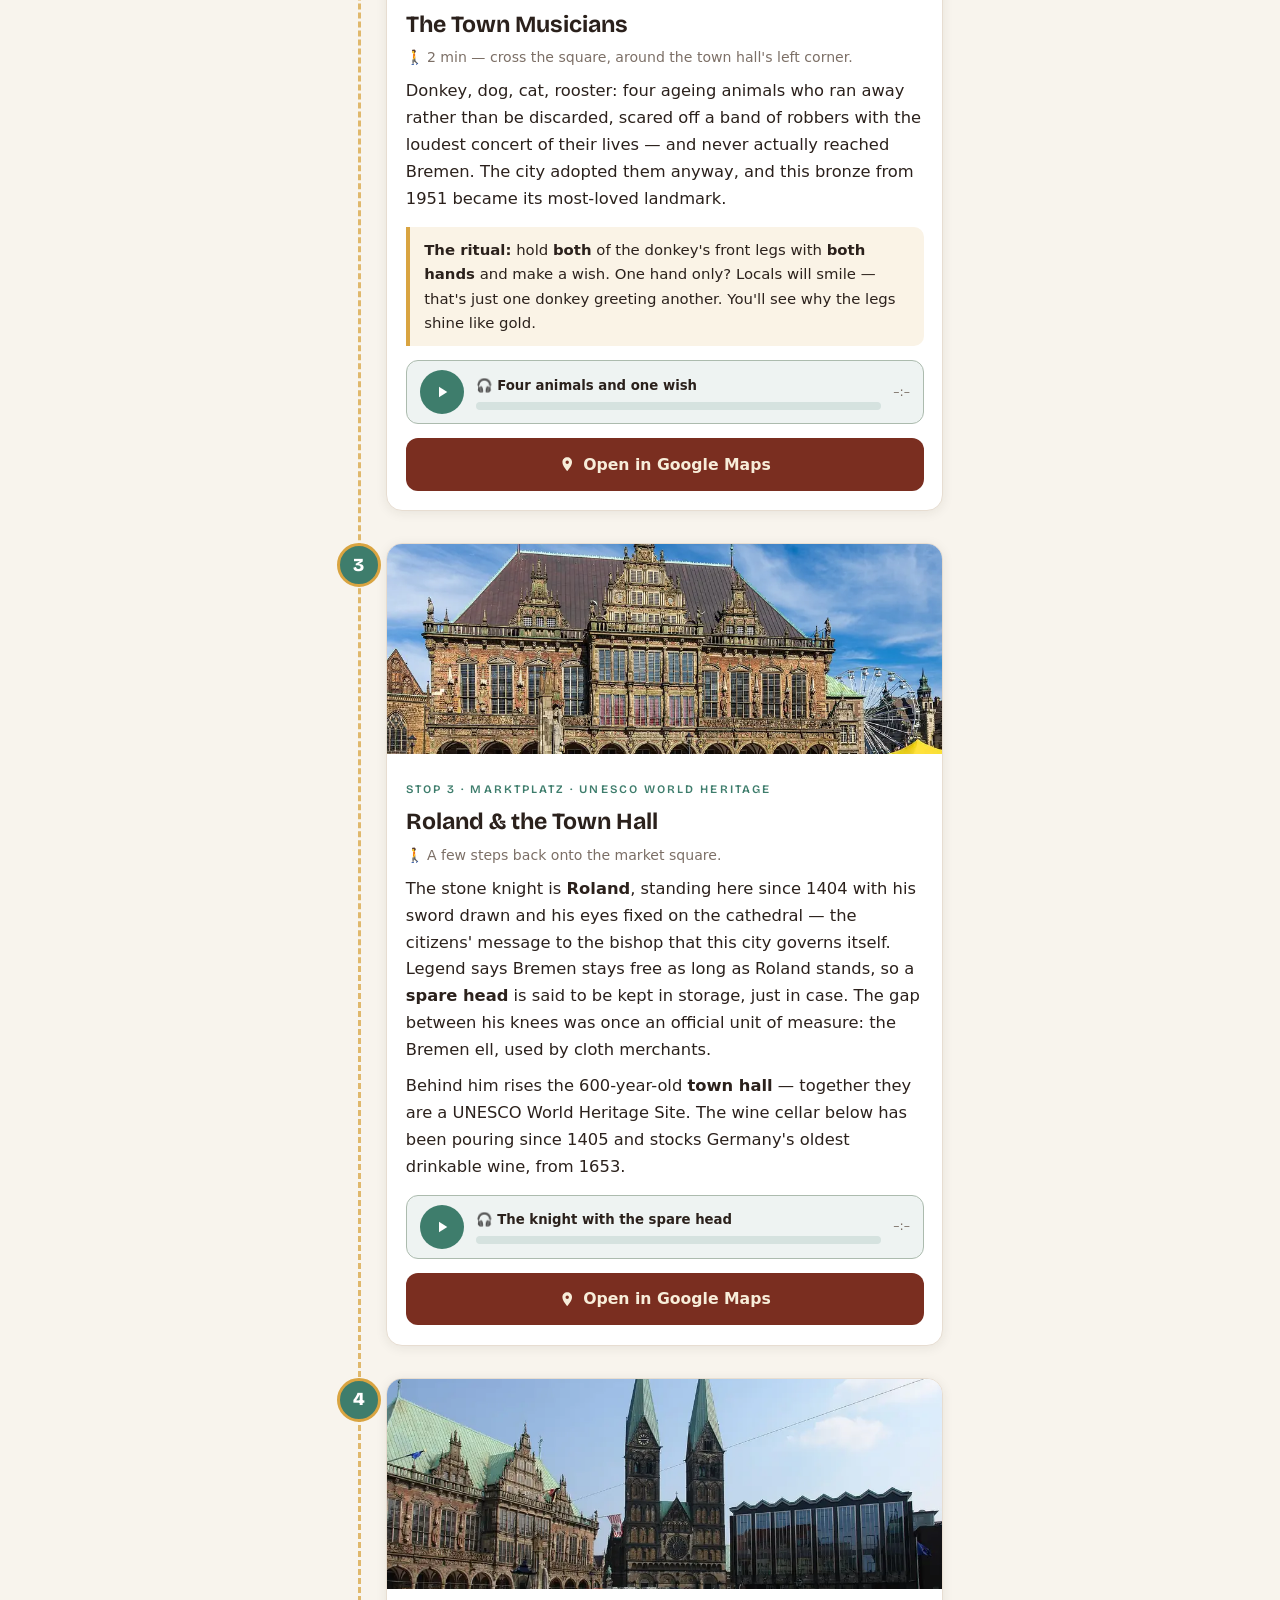
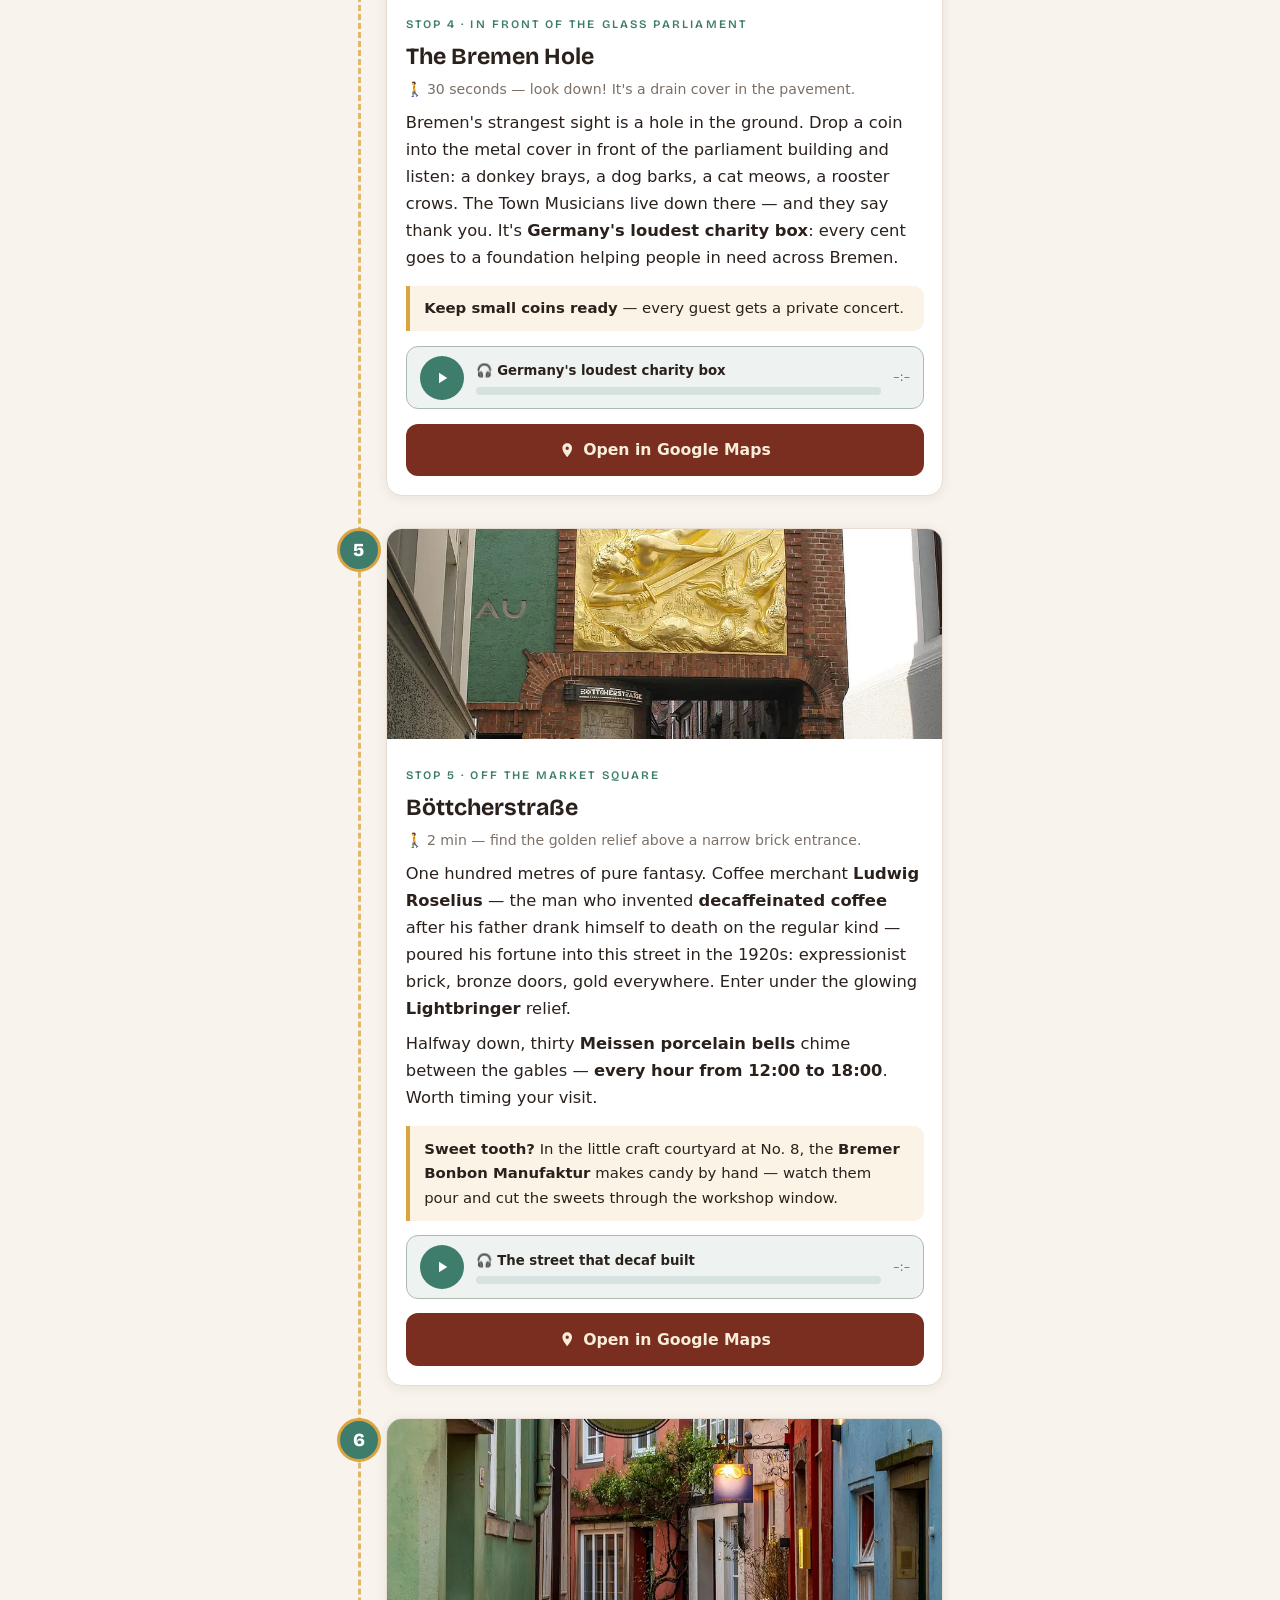
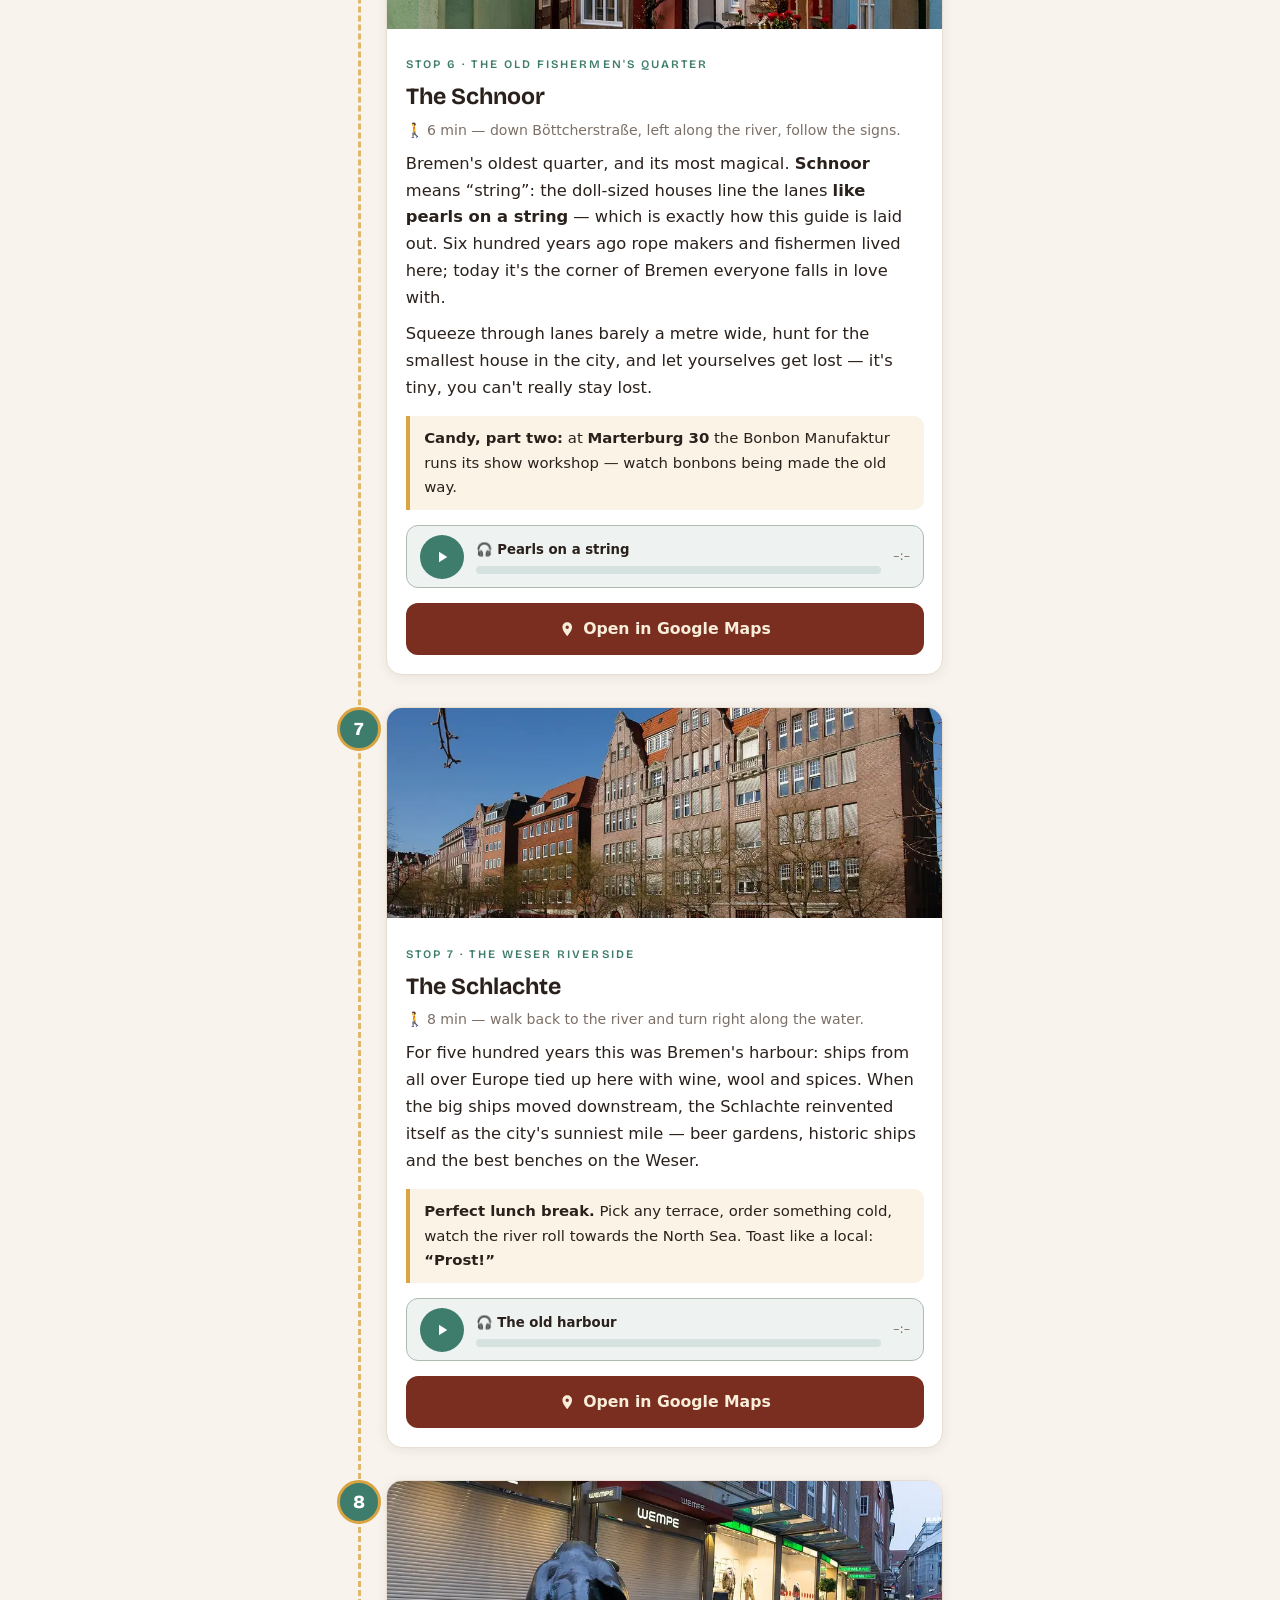
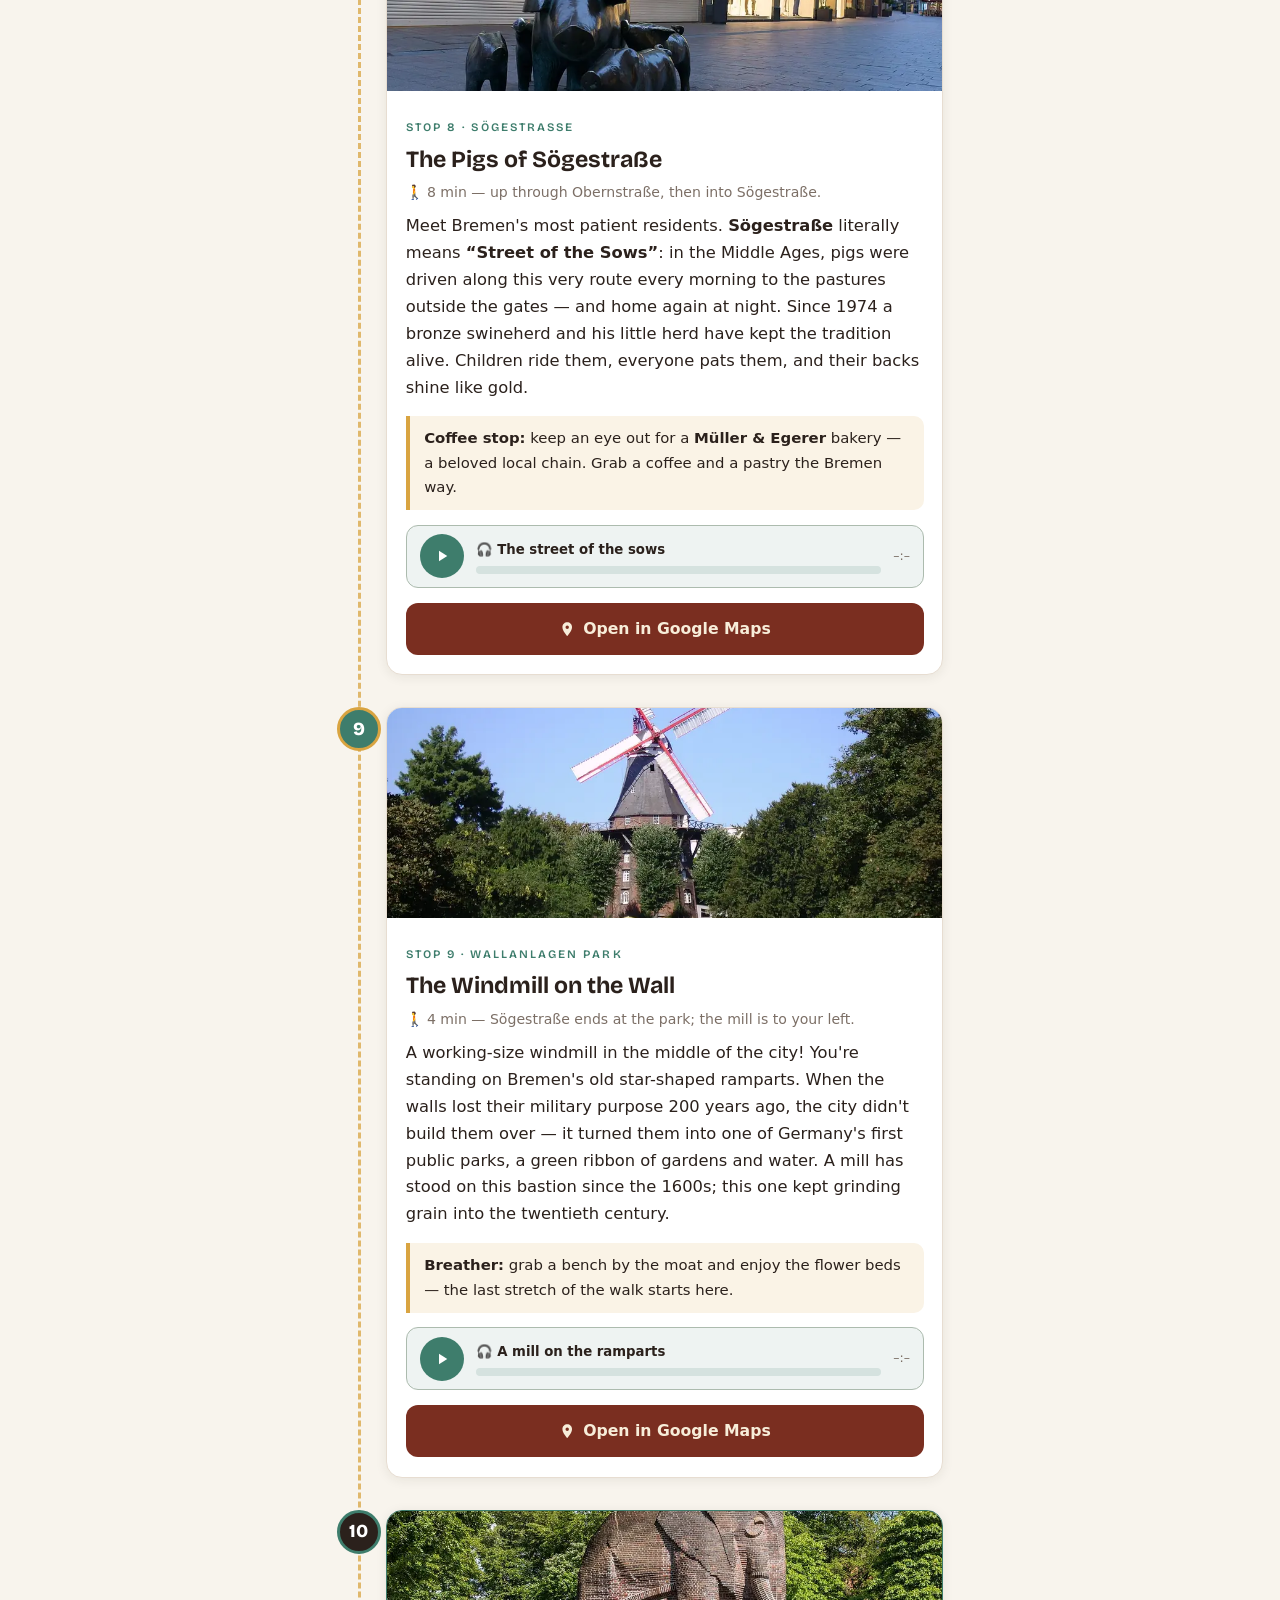
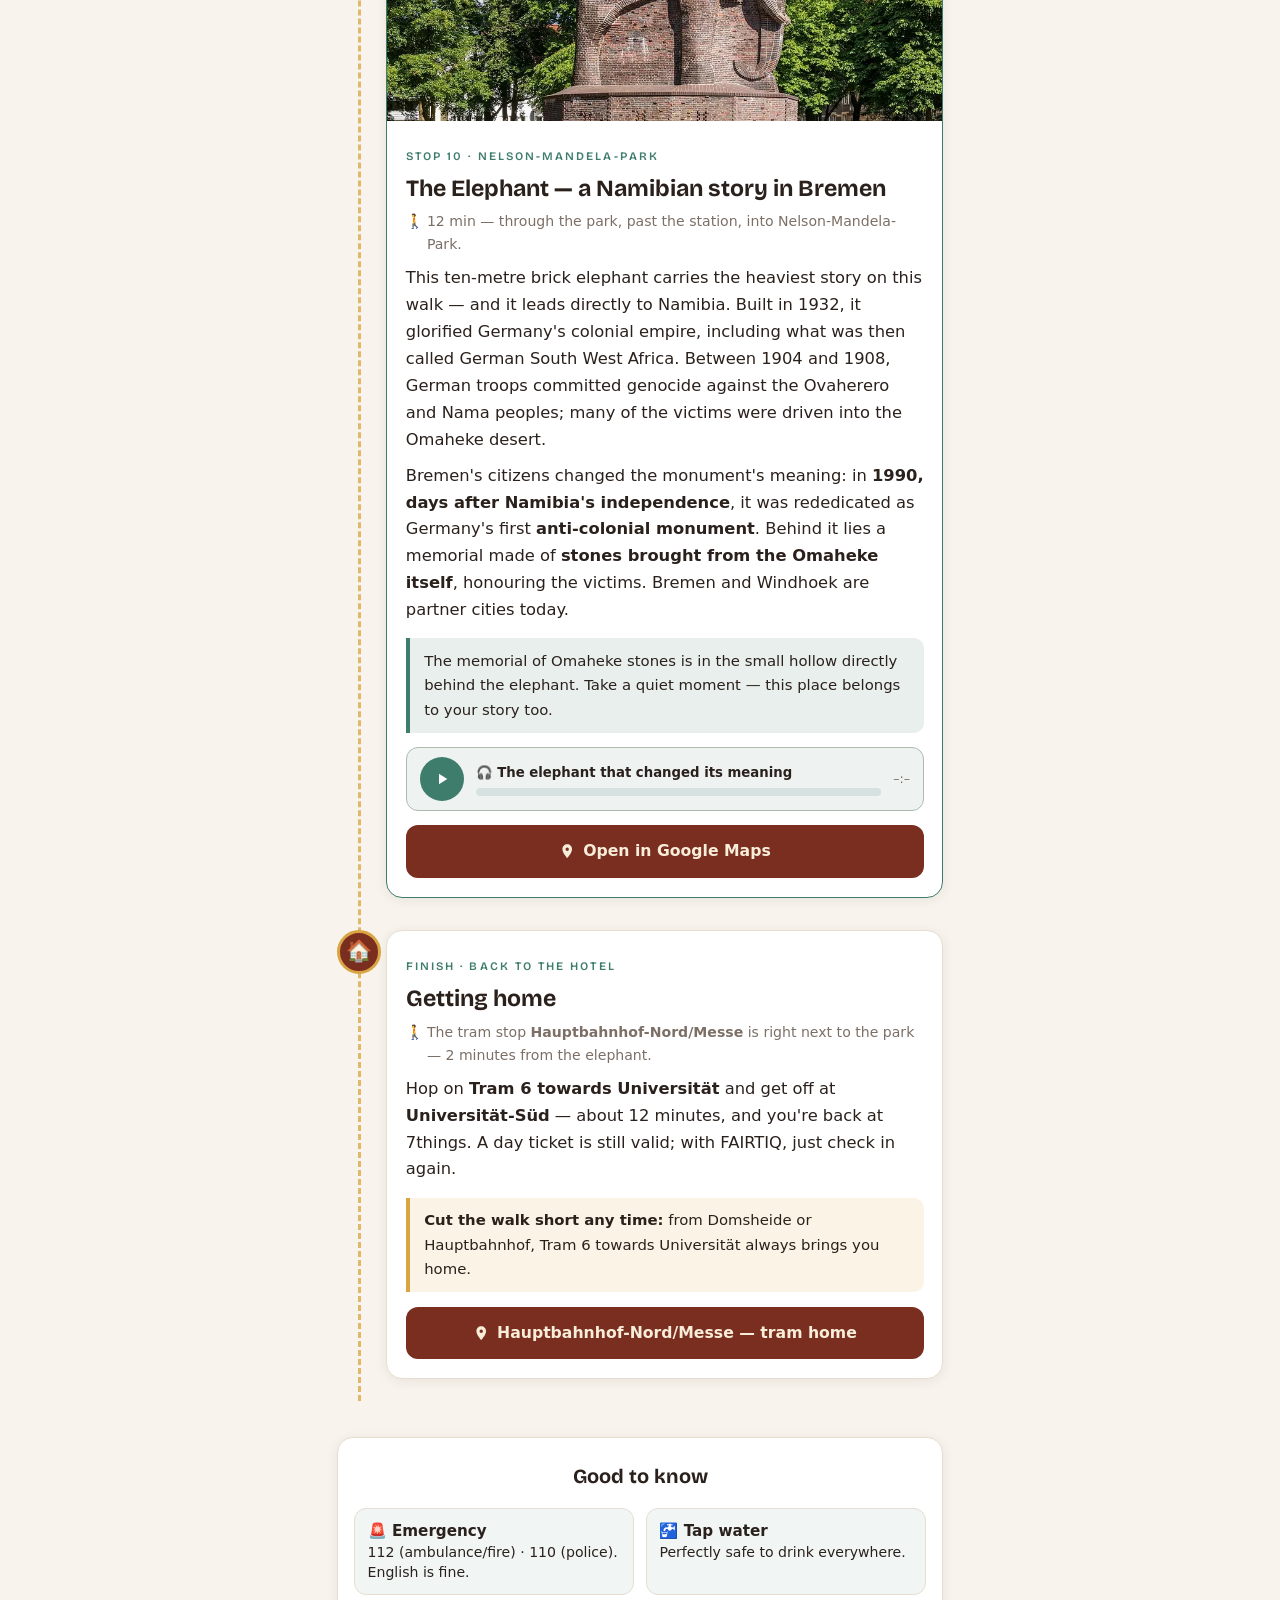
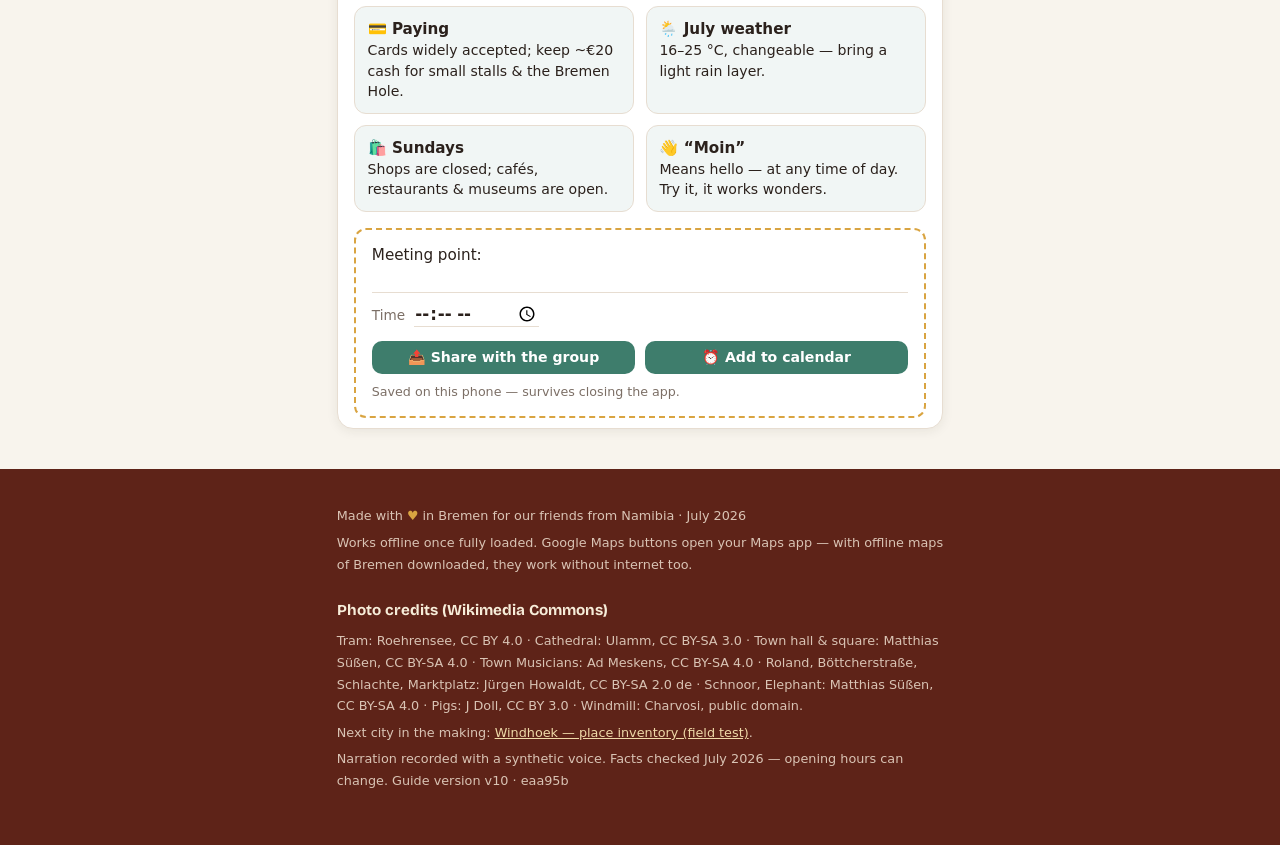
==== commit 1b2a1fe5: "Group collapsed places at the list end; mark known problems; wheelchair companion Collapsed (non-mat" ====
--- a/index.html
+++ b/index.html
@@ -740,7 +740,7 @@
     </p>
     <p>Next city in the making: <a href="windhoek.html">Windhoek — place inventory (field test)</a>.</p>
     <p>Narration recorded with a synthetic voice. Facts checked July 2026 — opening hours can change.
-    <span id="version">Guide version v10 · 0be025</span></p>
+    <span id="version">Guide version v10 · eaa95b</span></p>
   </div>
 </footer>
 
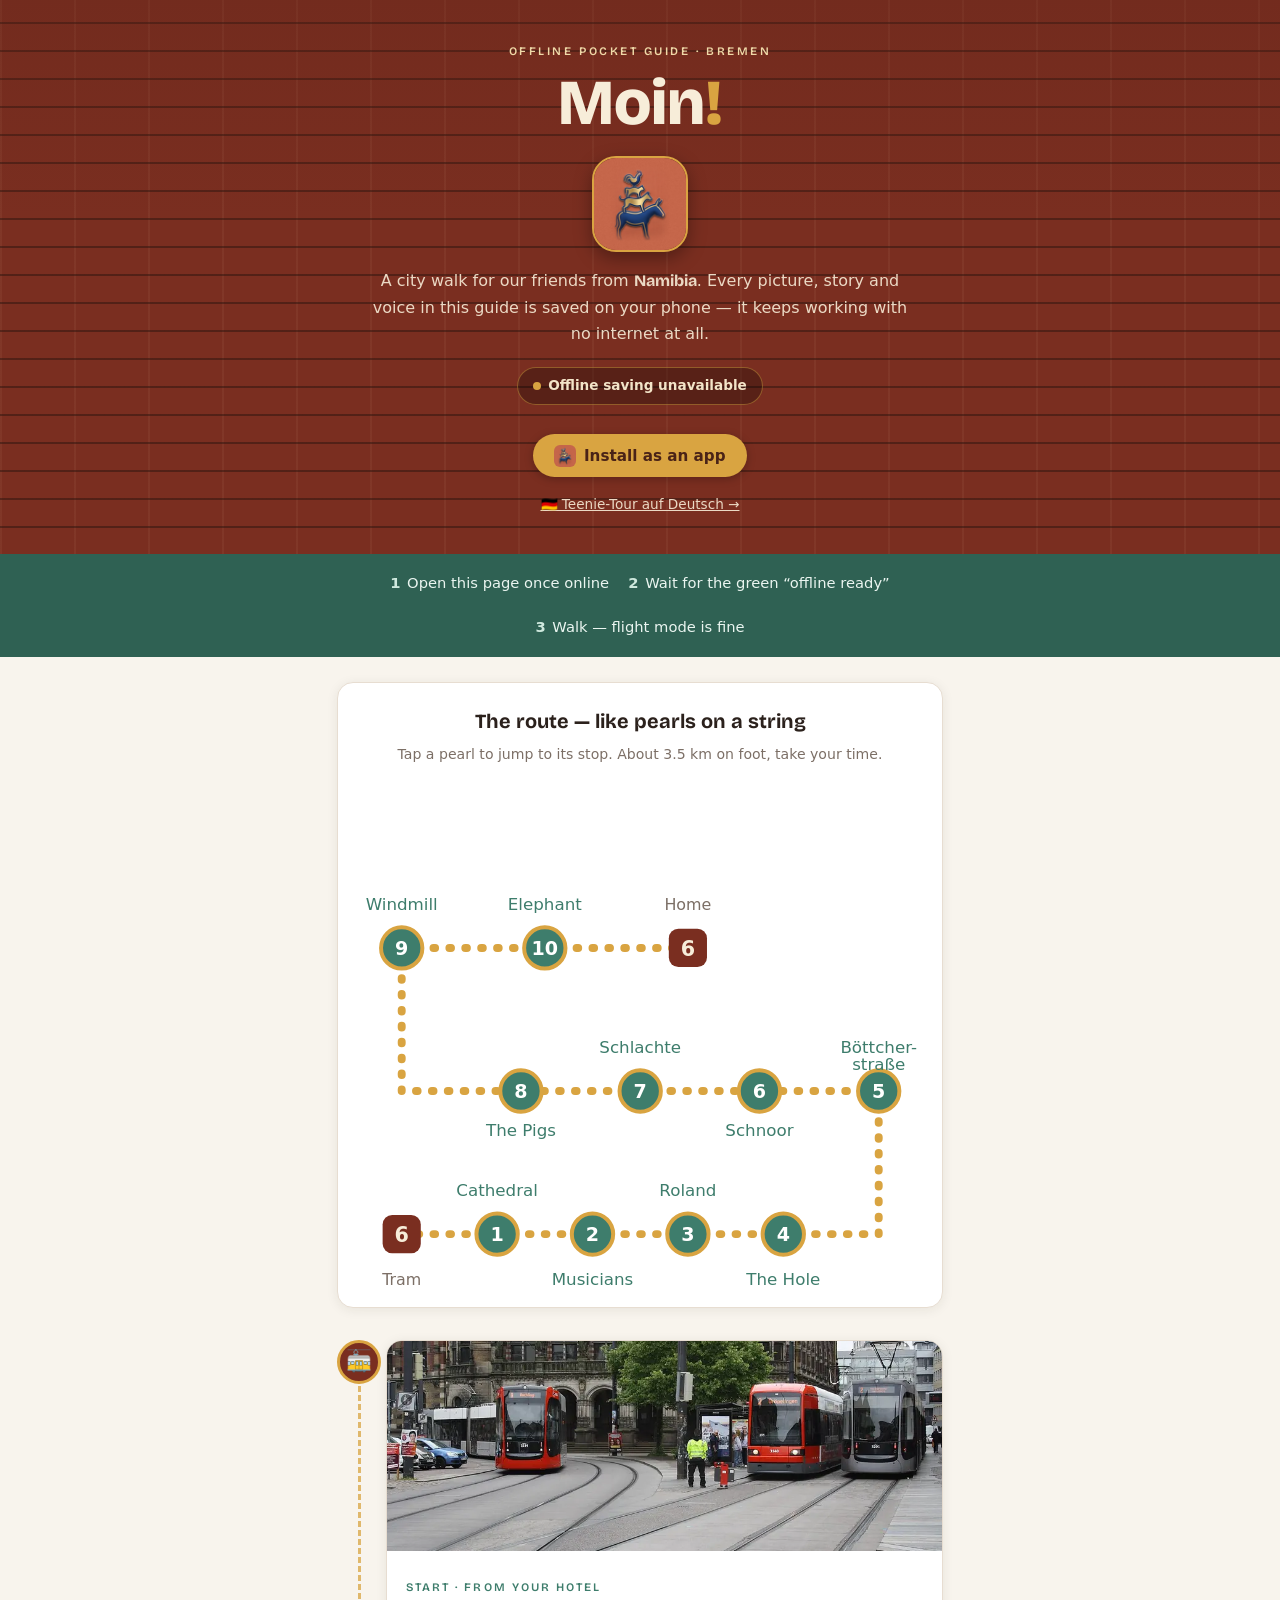
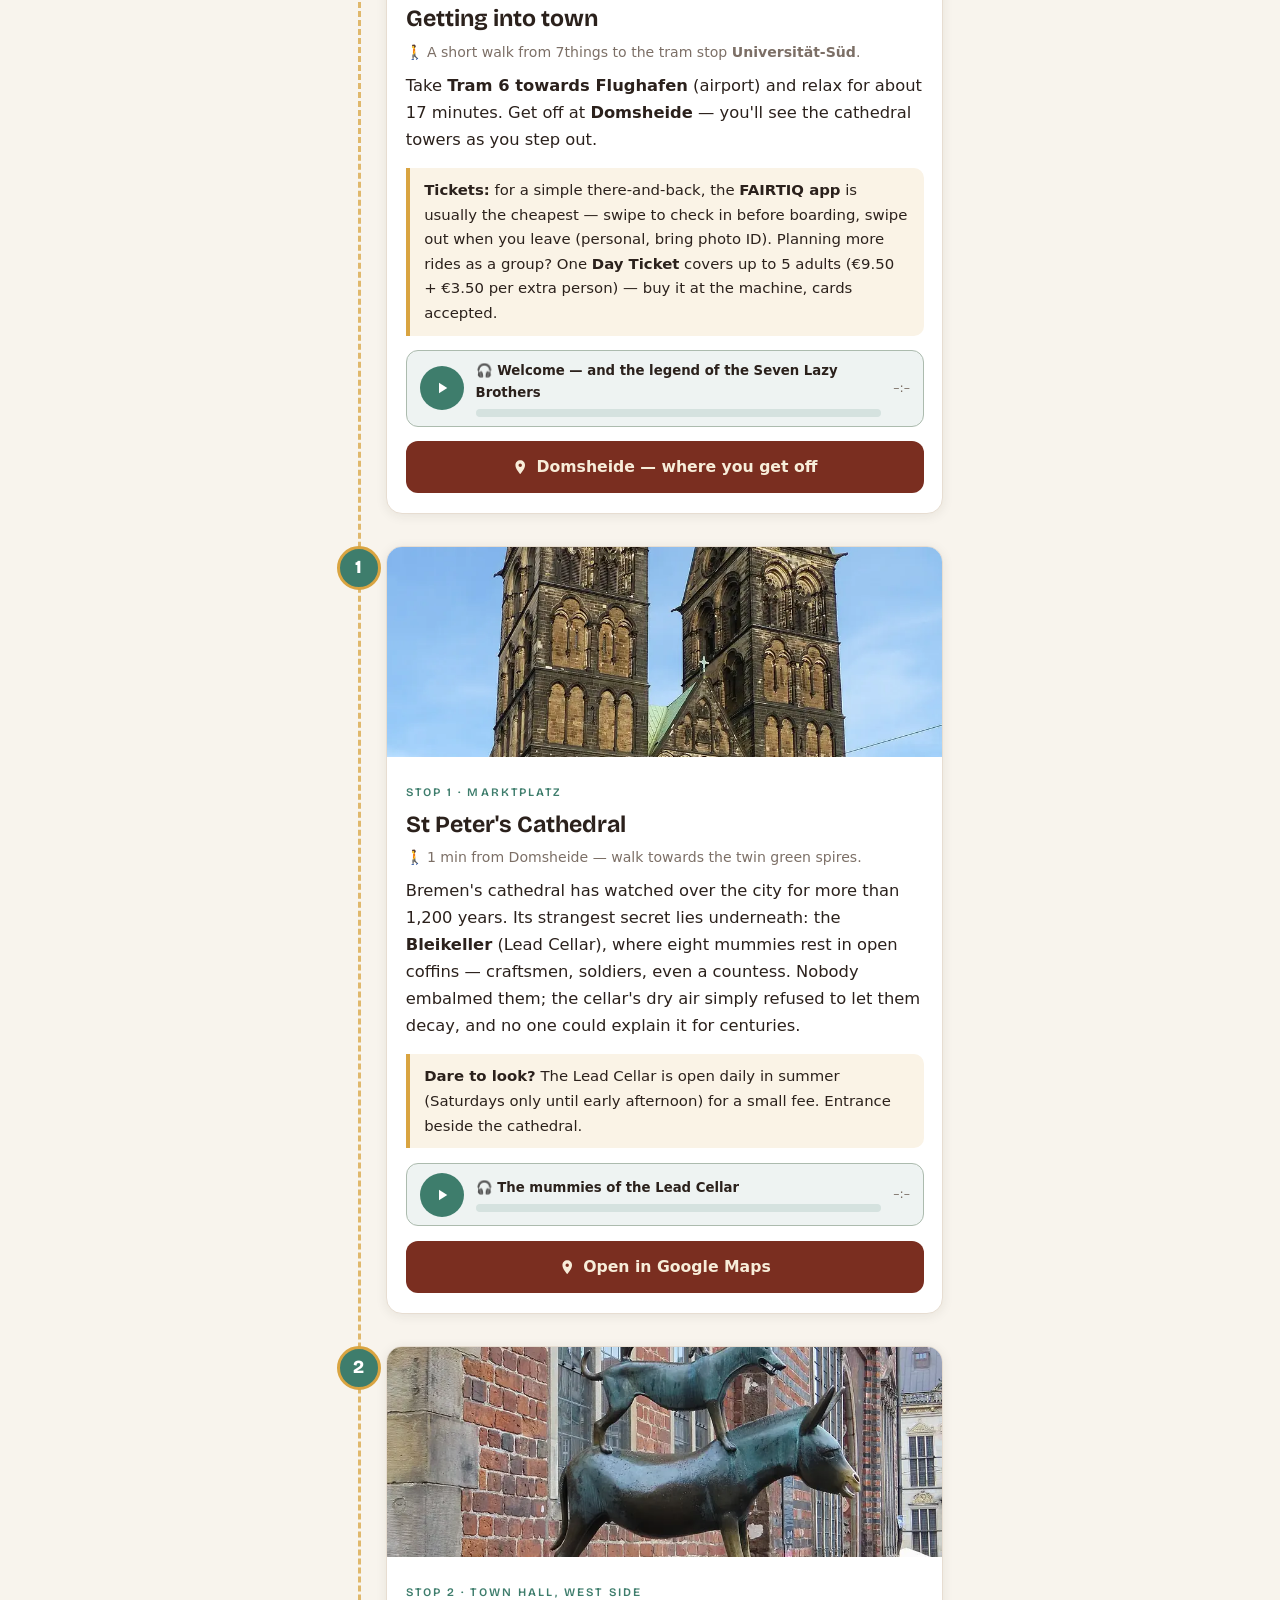
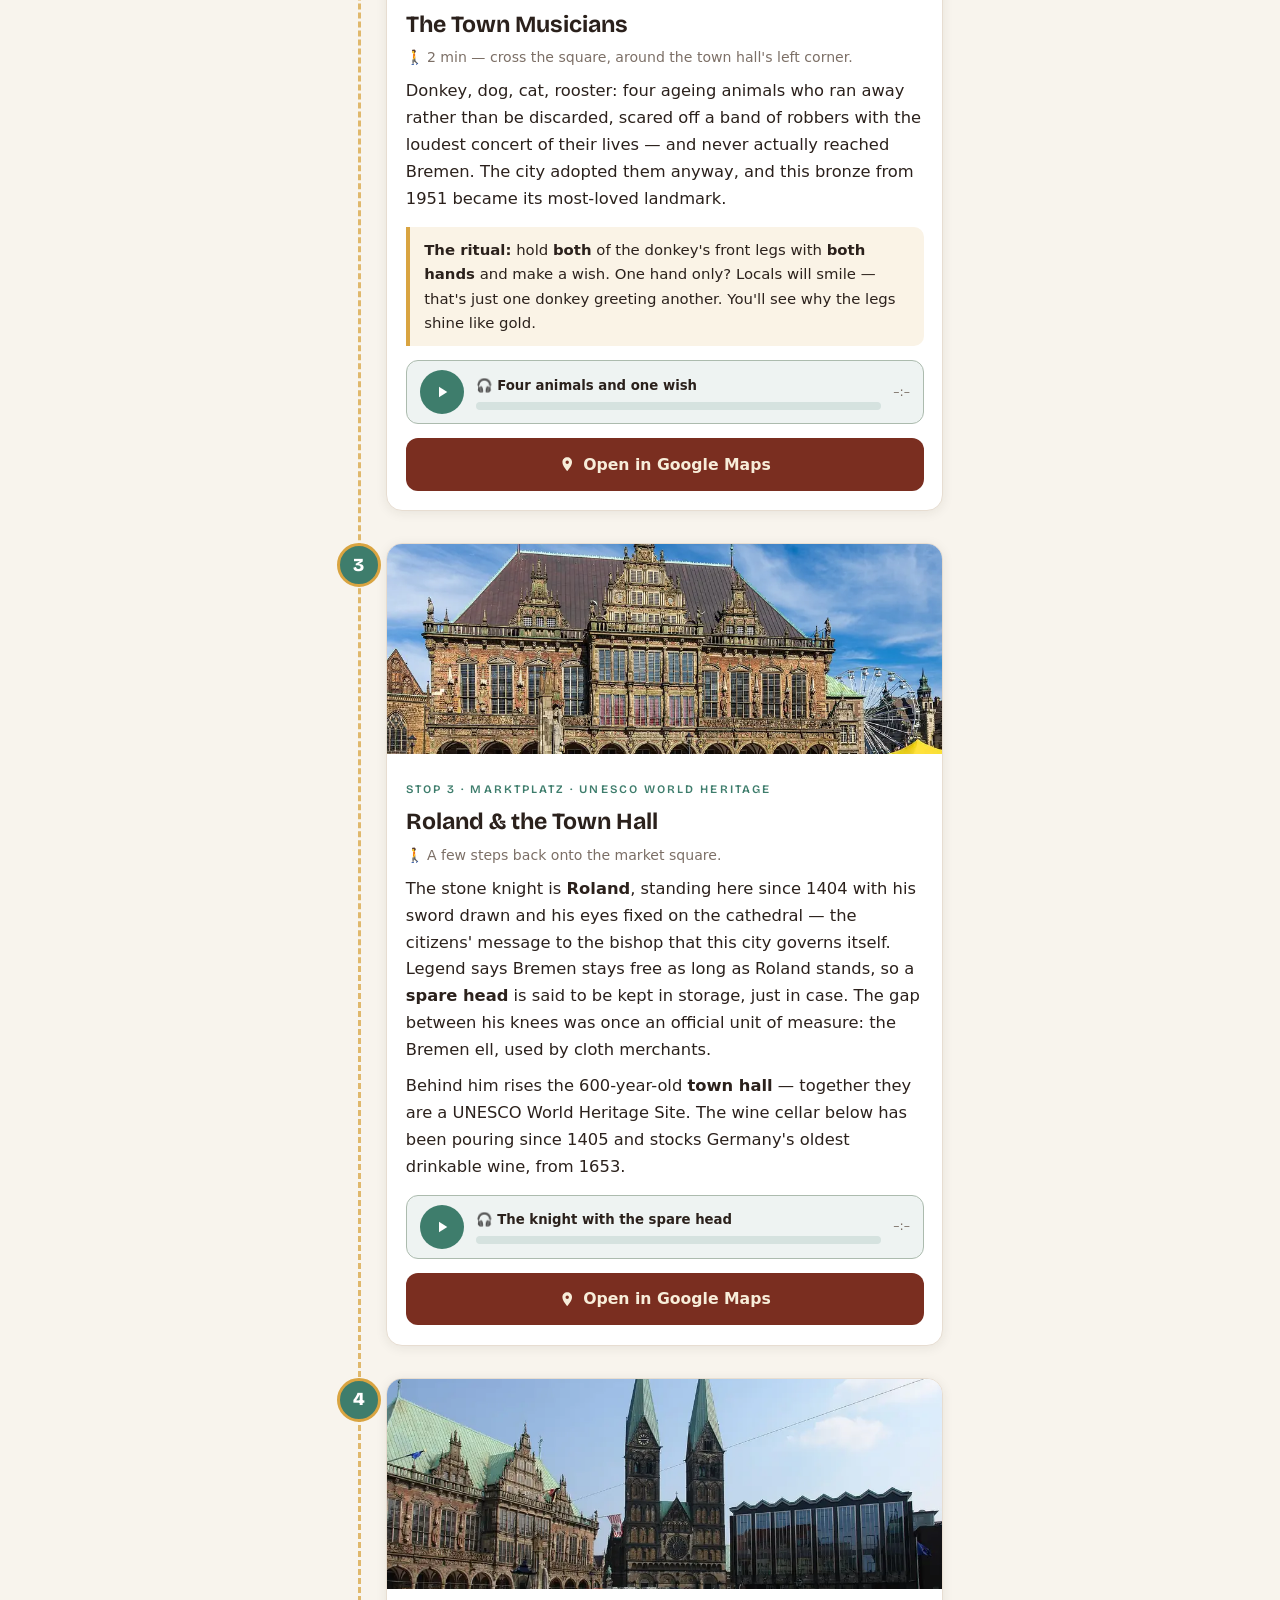
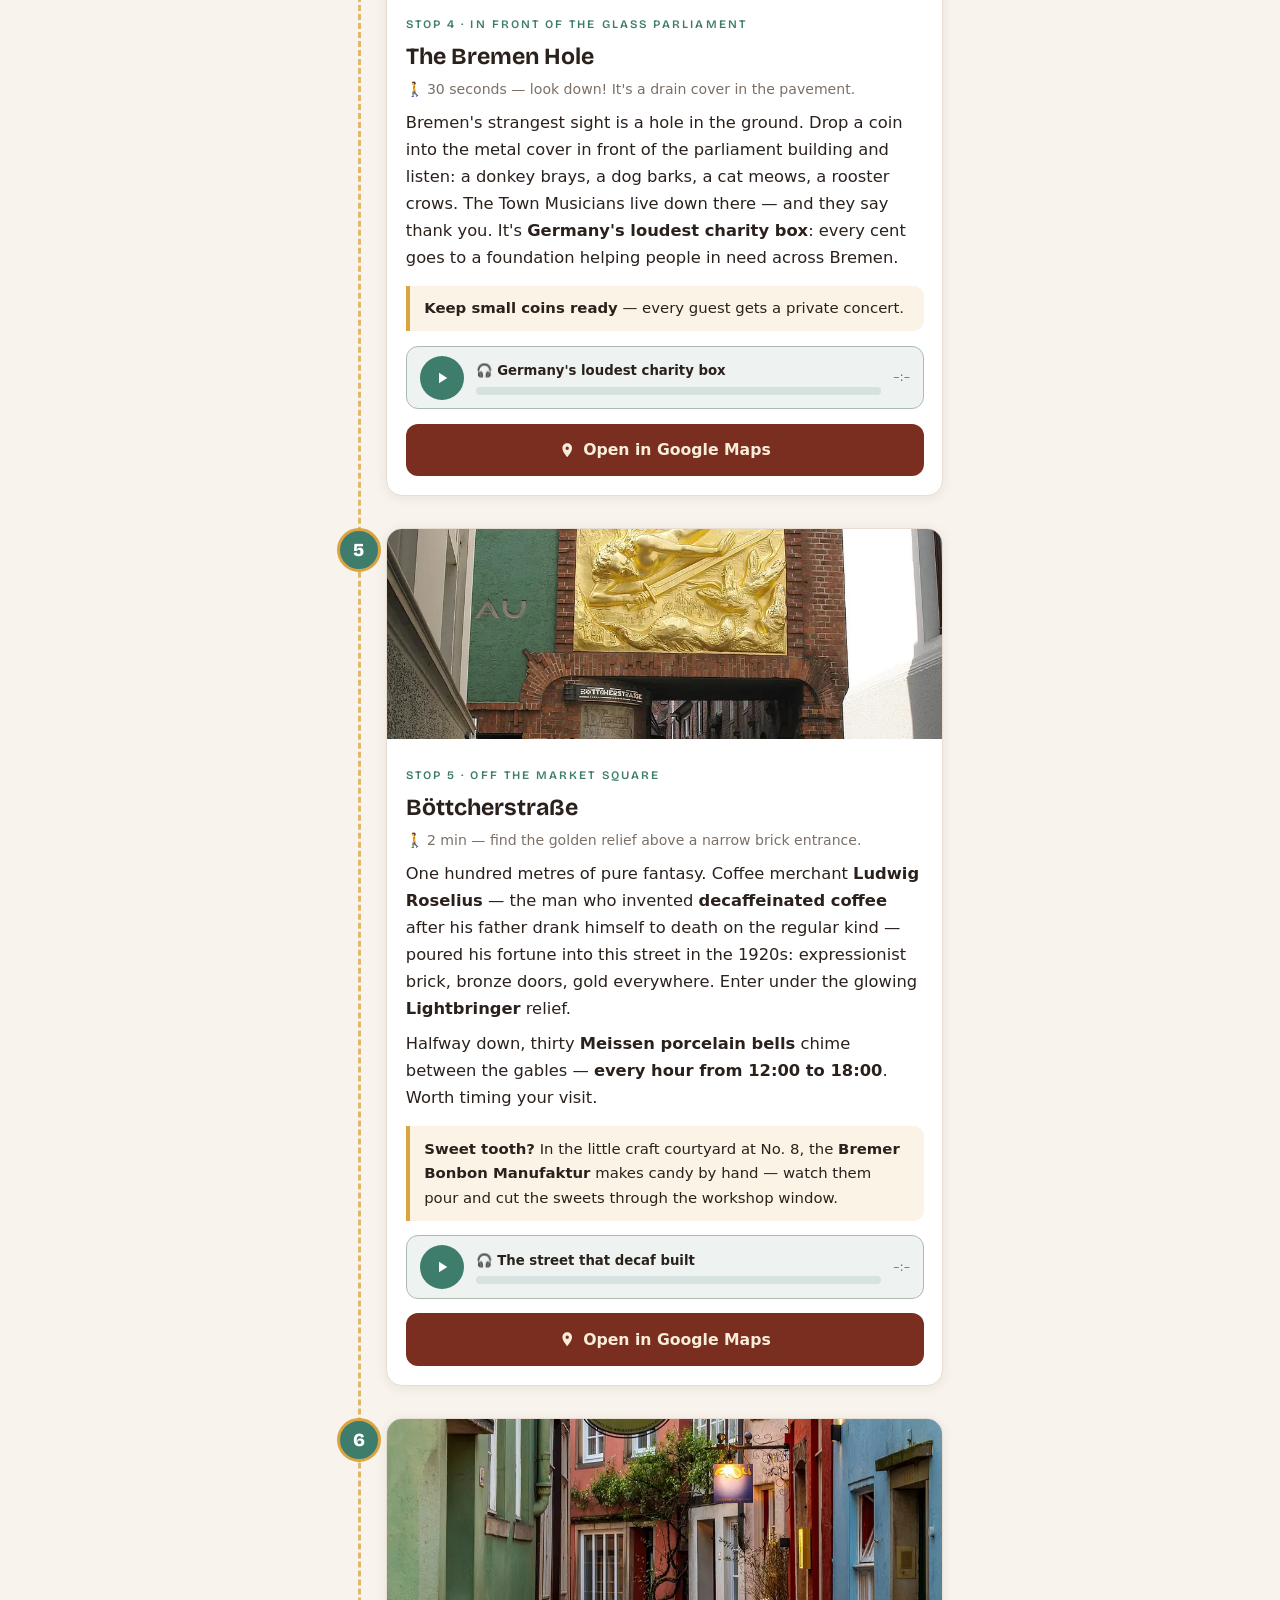
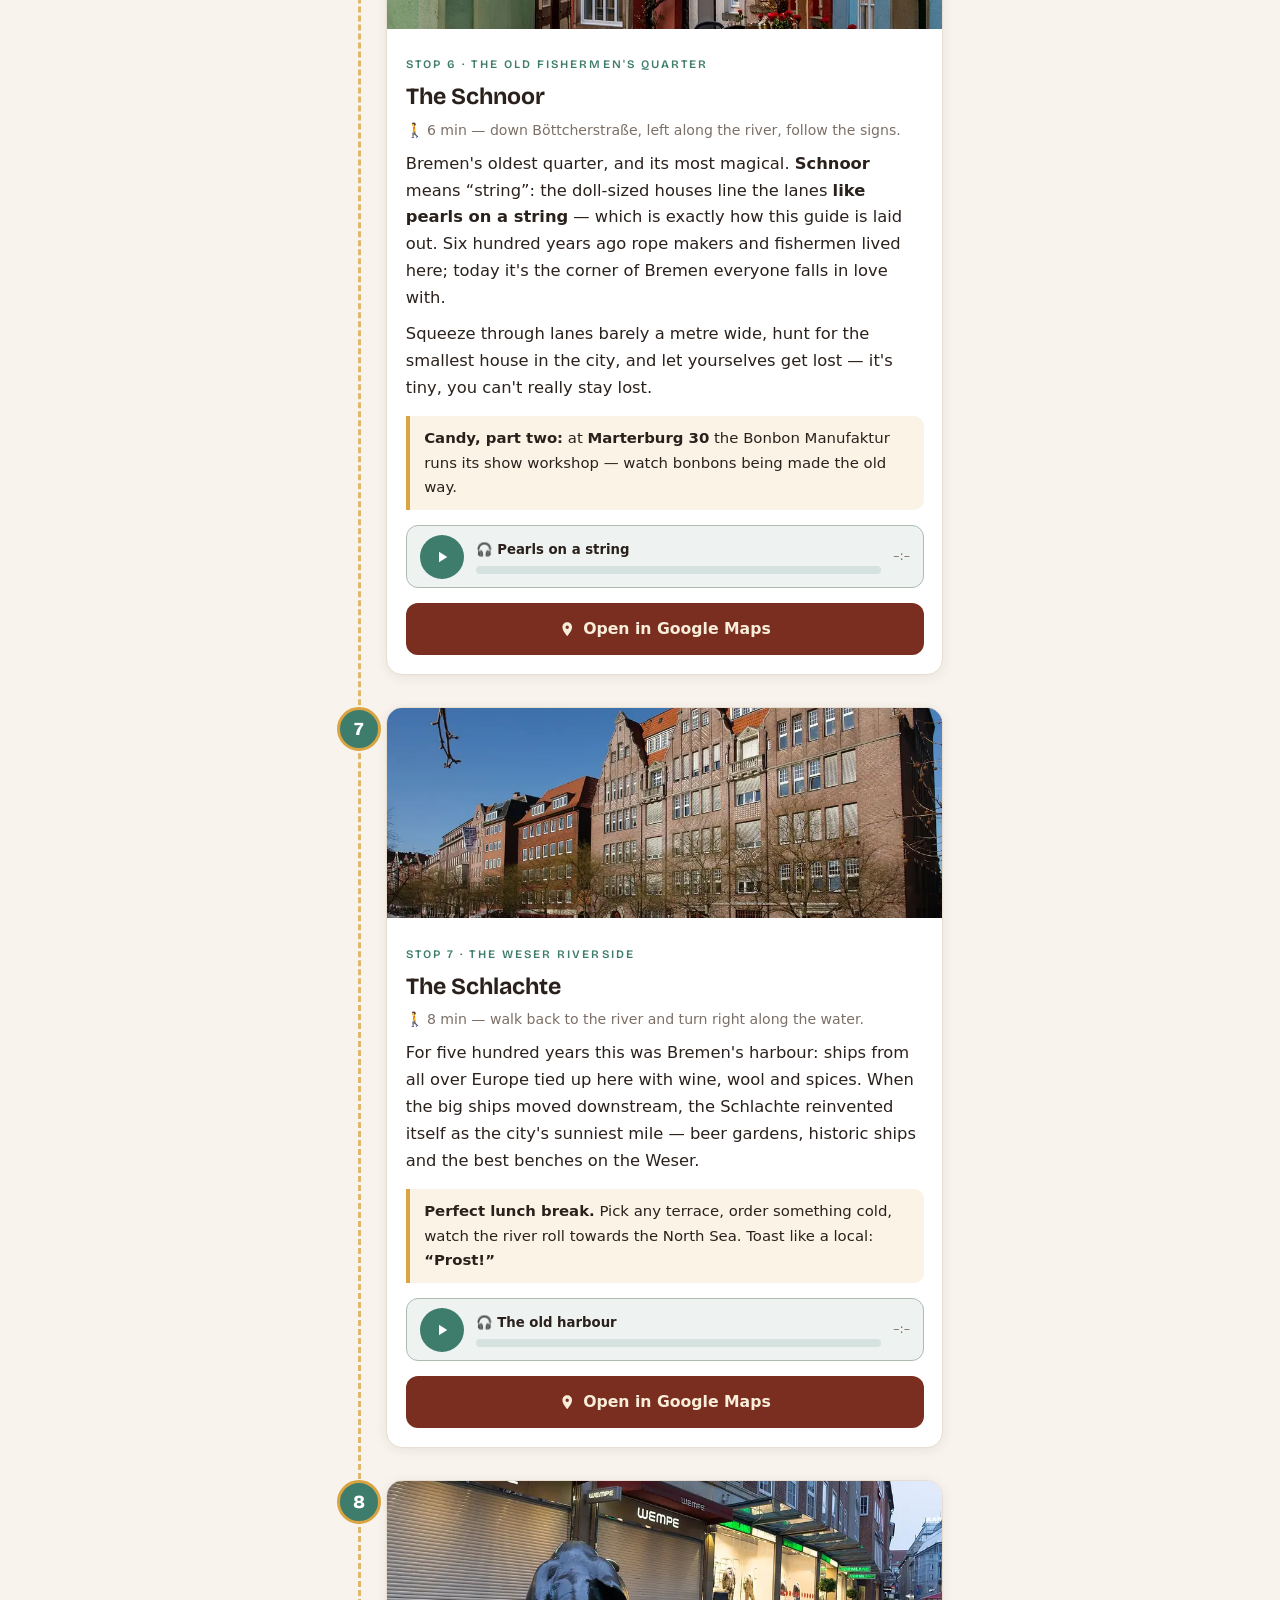
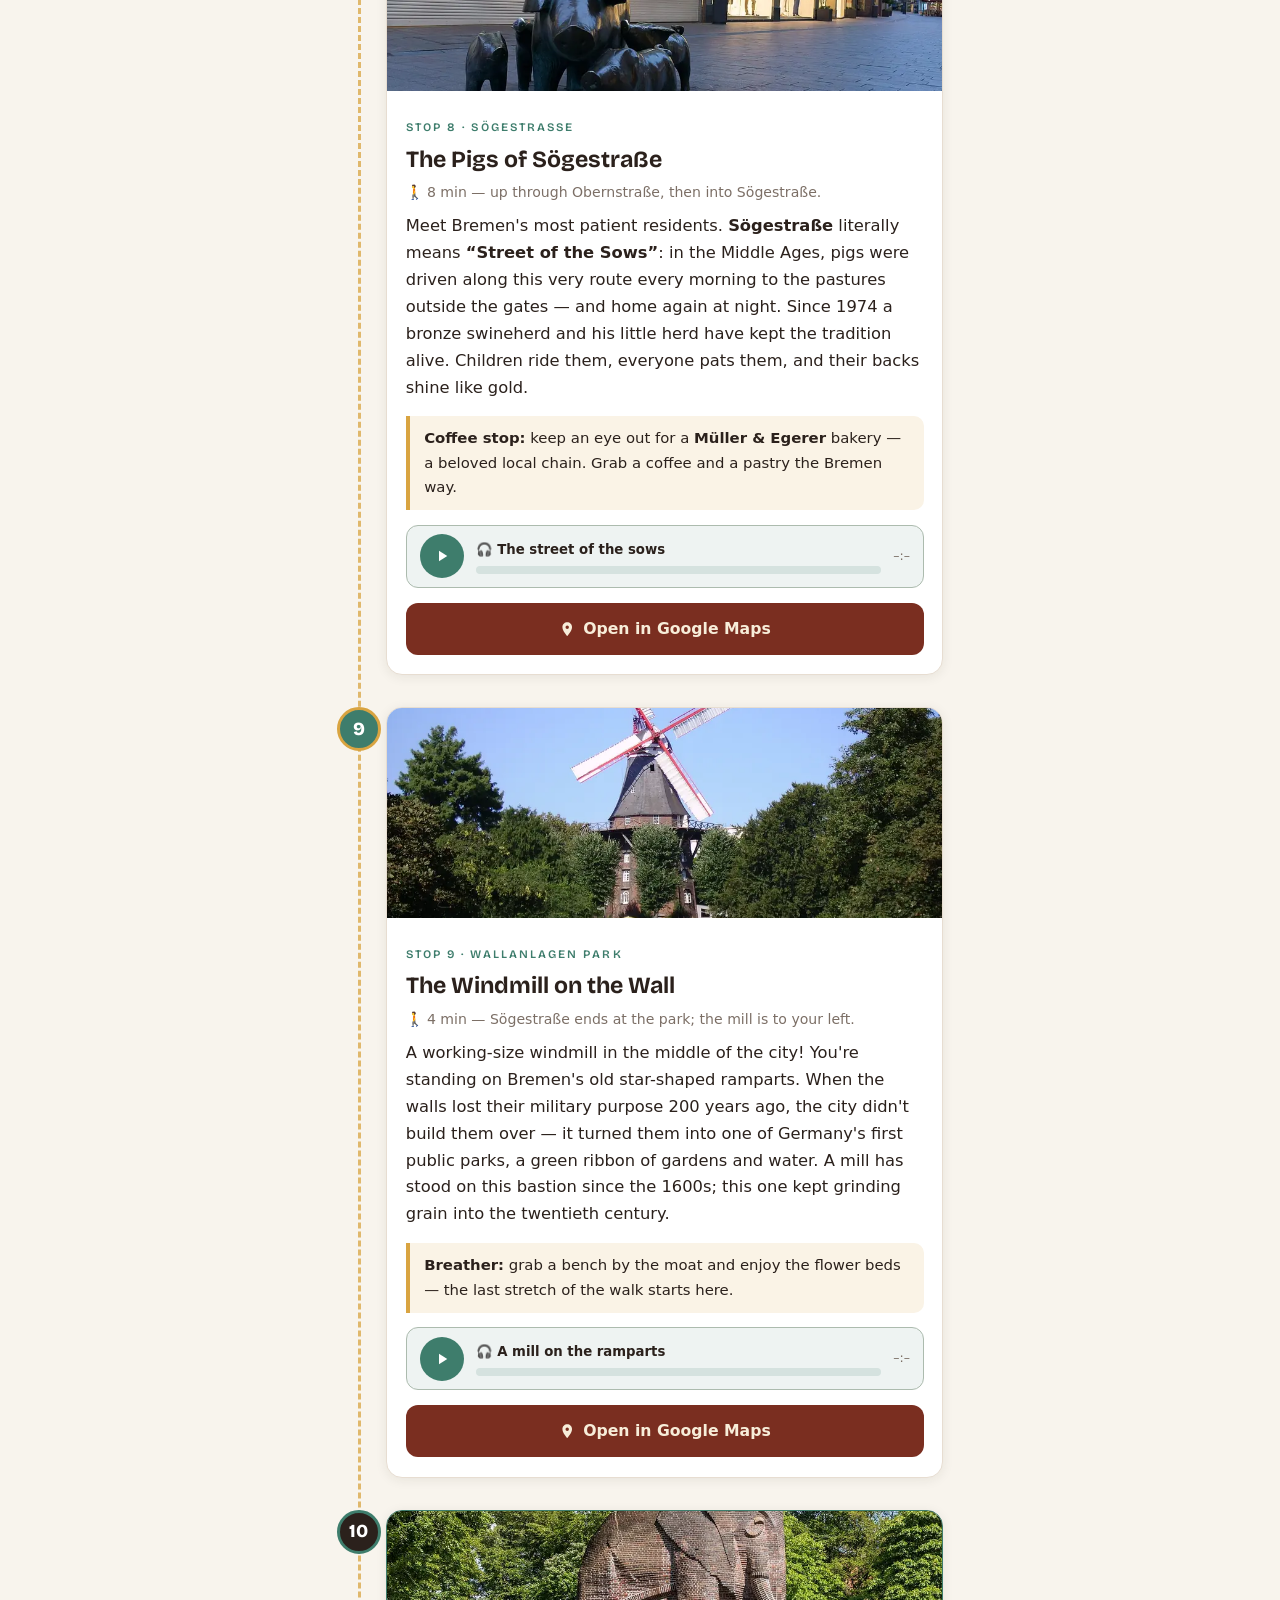
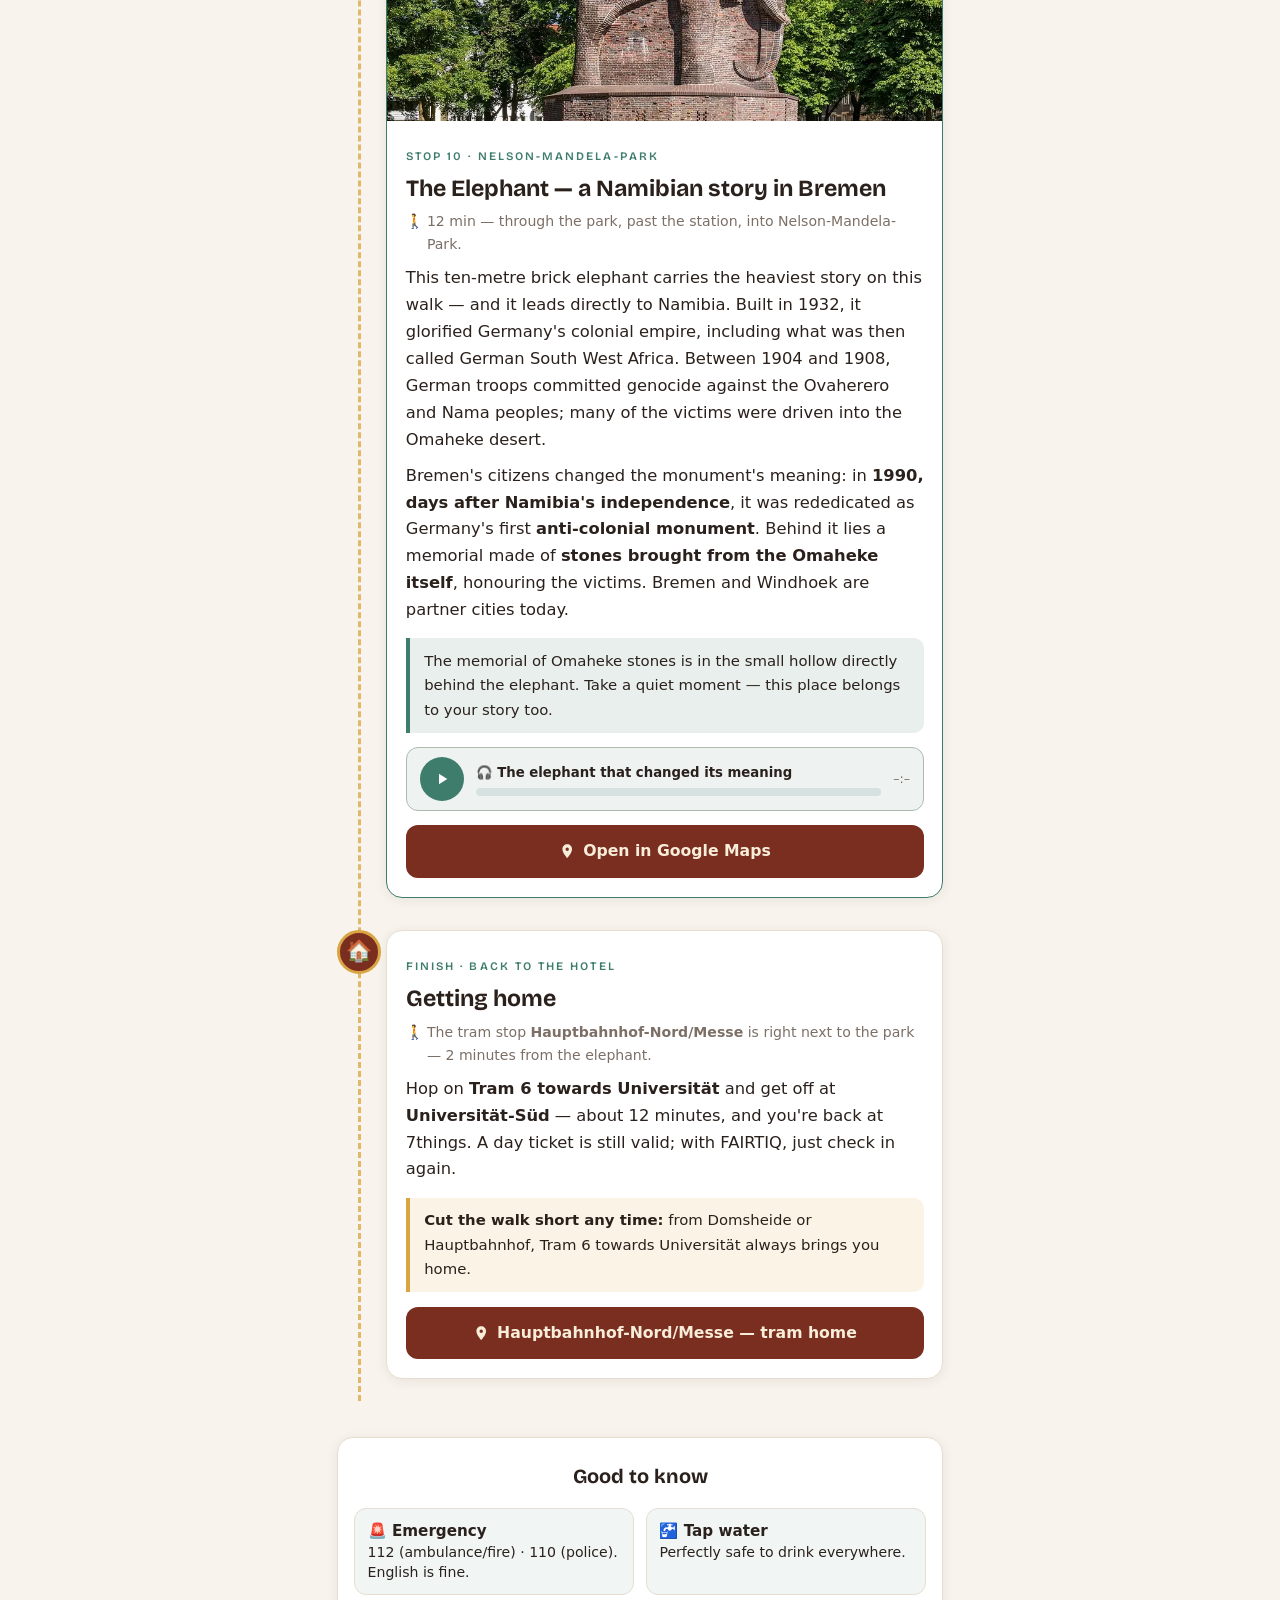
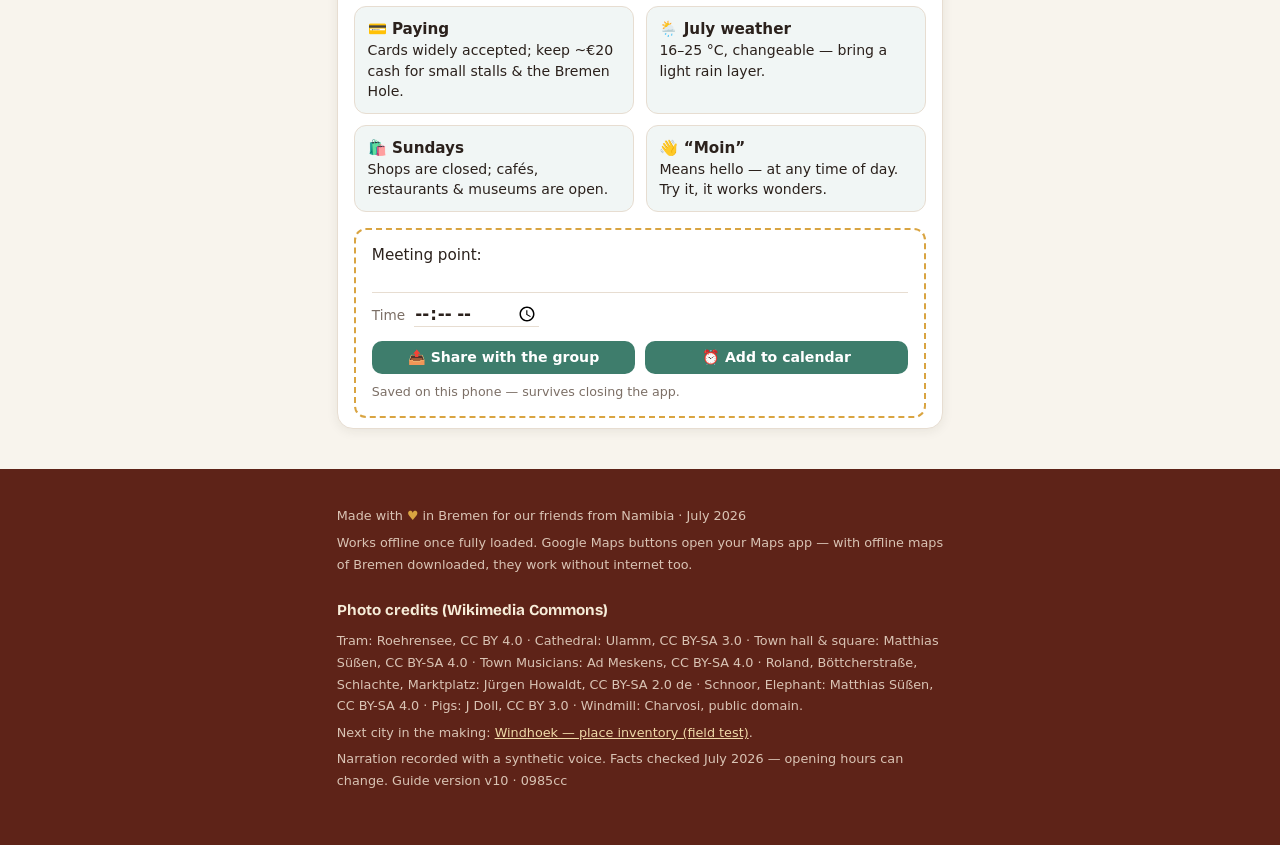
==== commit 1b615387: "Offline open-now evaluation and cost sum in the day plan Opening hours become usable instead of mere" ====
--- a/index.html
+++ b/index.html
@@ -740,7 +740,7 @@
     </p>
     <p>Next city in the making: <a href="windhoek.html">Windhoek — place inventory (field test)</a>.</p>
     <p>Narration recorded with a synthetic voice. Facts checked July 2026 — opening hours can change.
-    <span id="version">Guide version v10 · eaa95b</span></p>
+    <span id="version">Guide version v10 · 0985cc</span></p>
   </div>
 </footer>
 
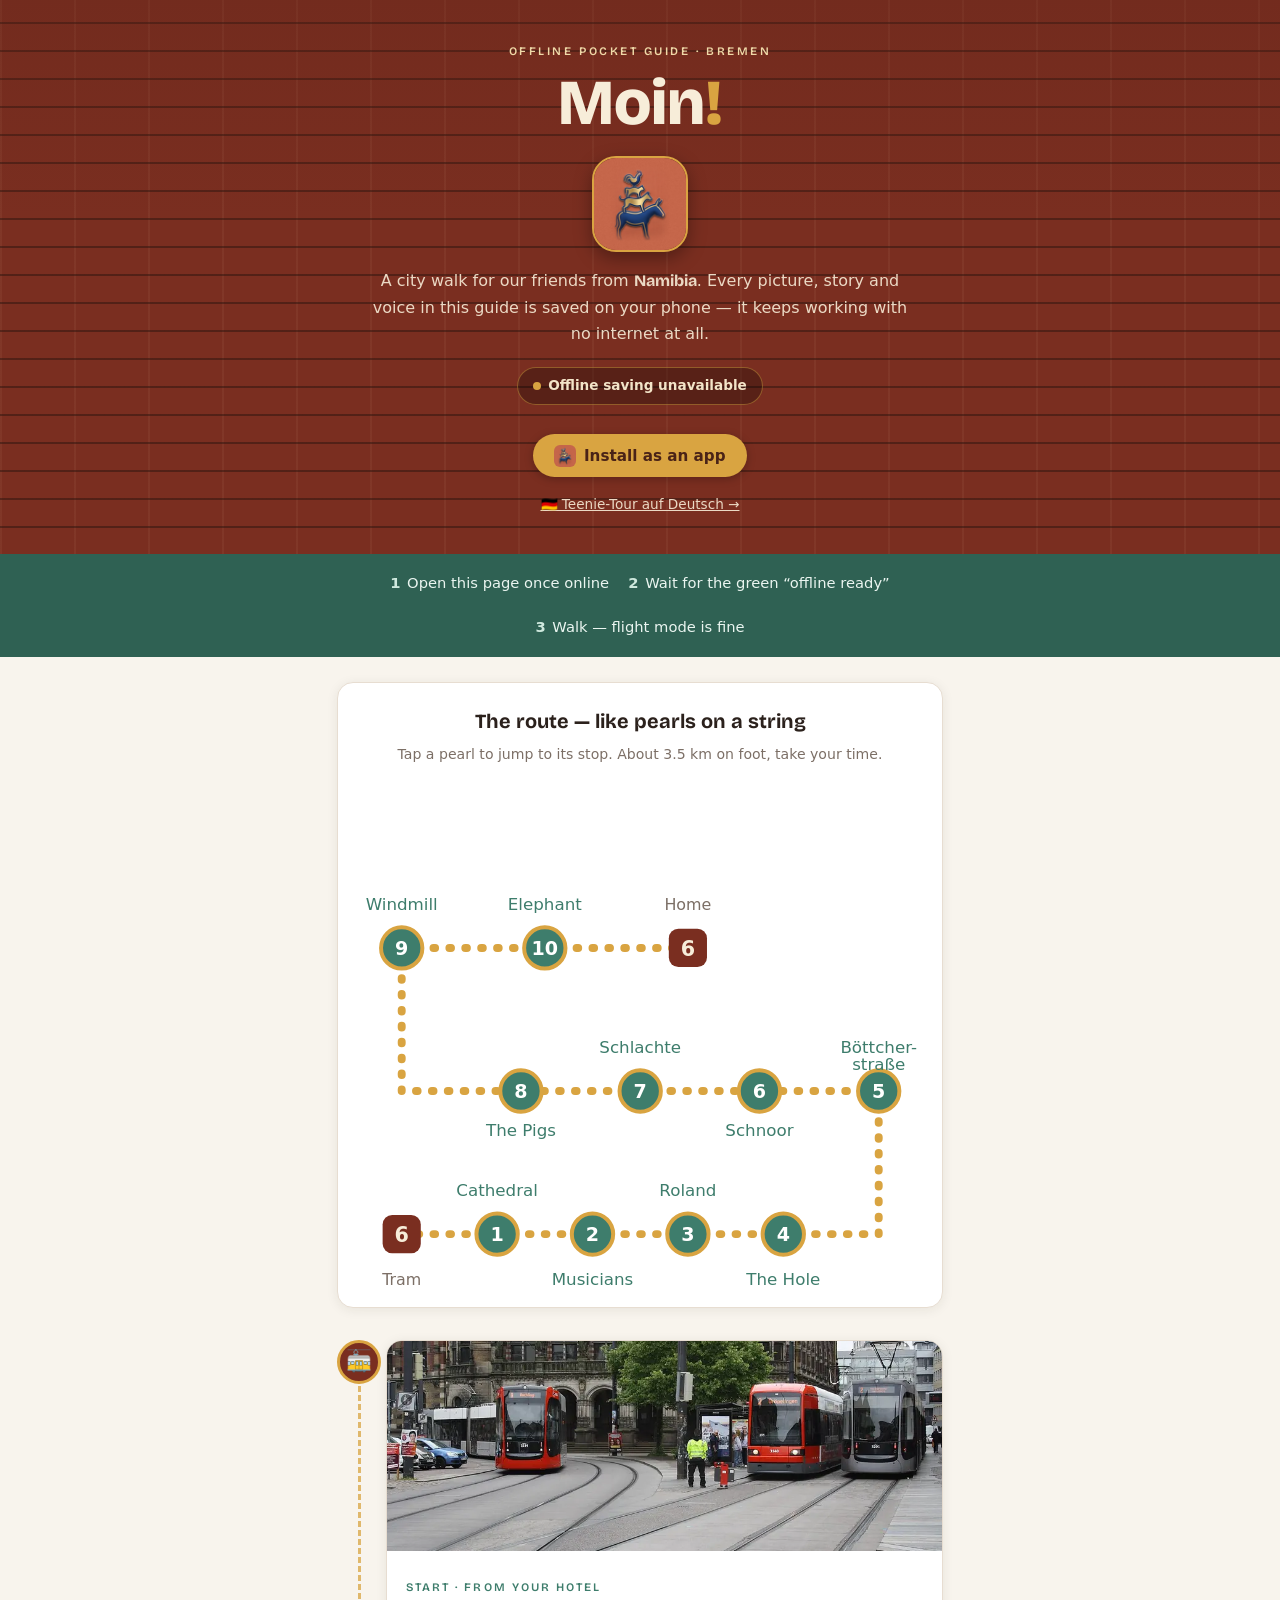
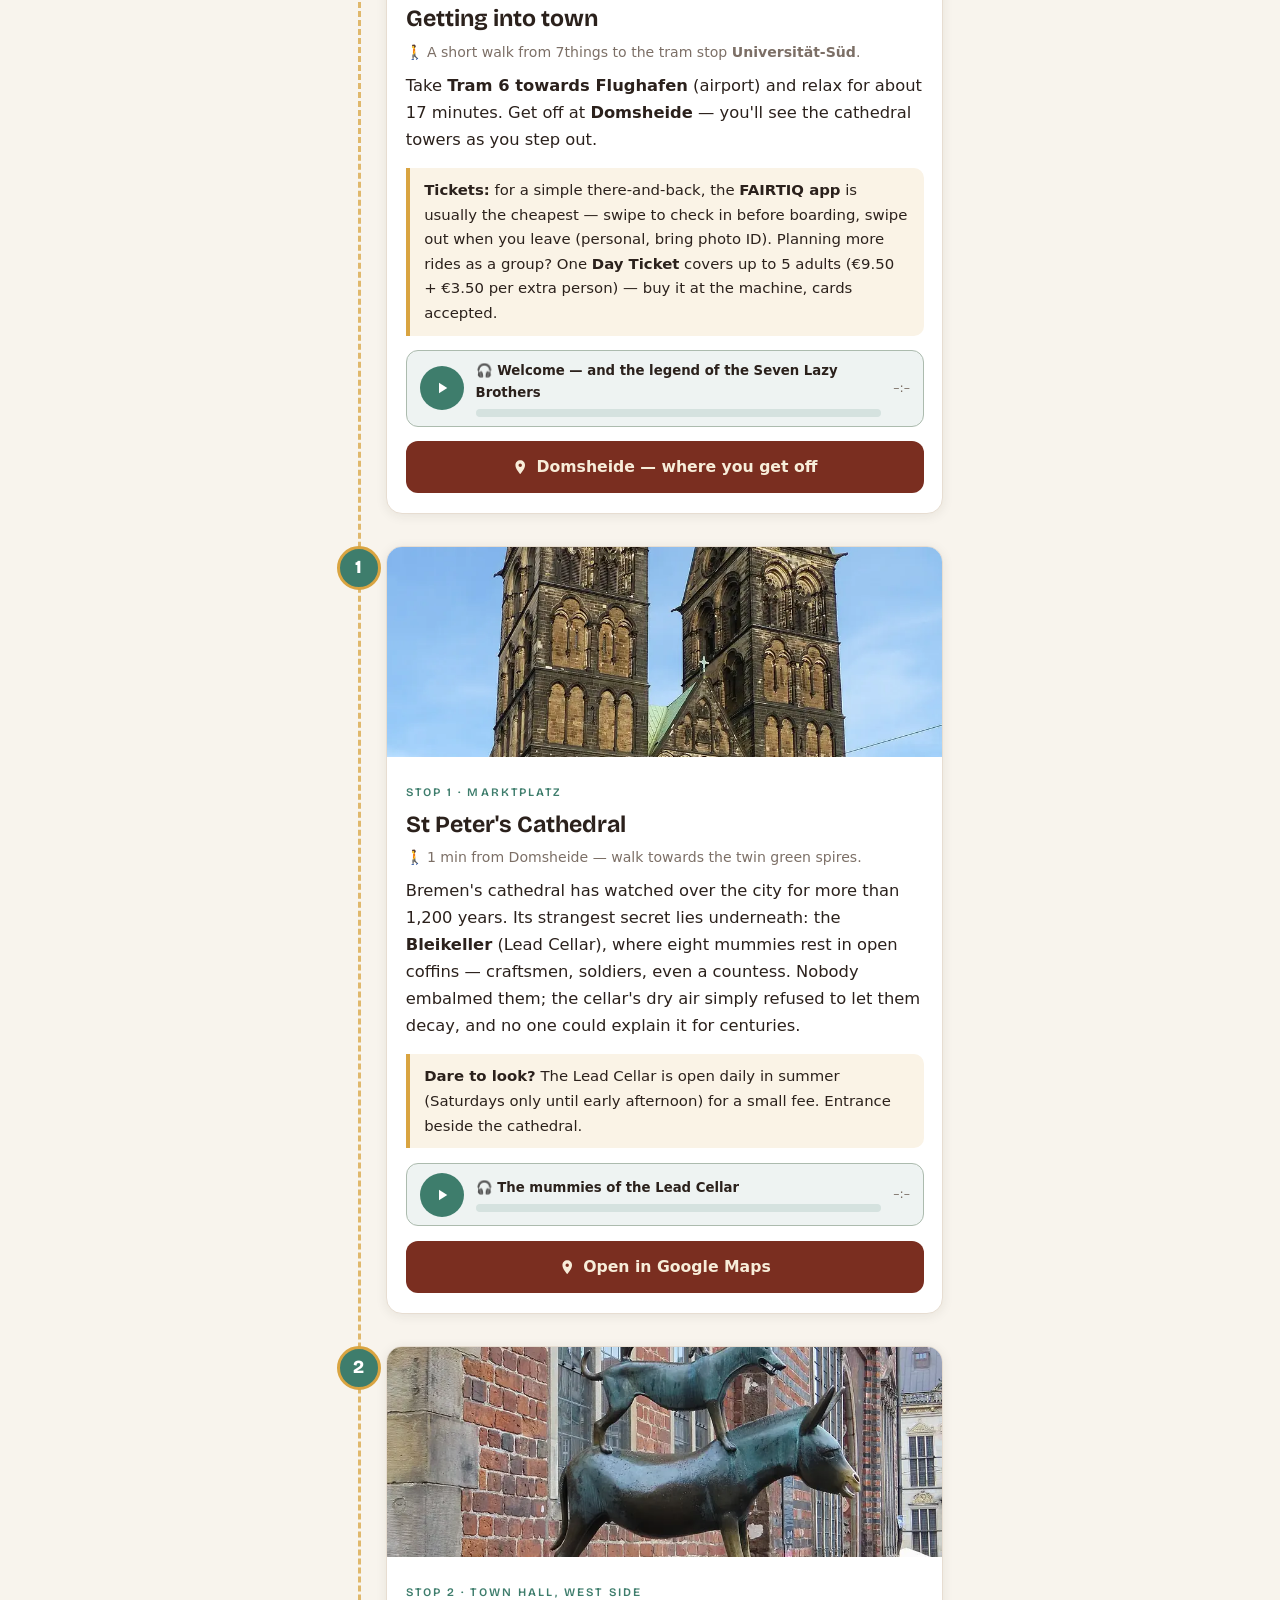
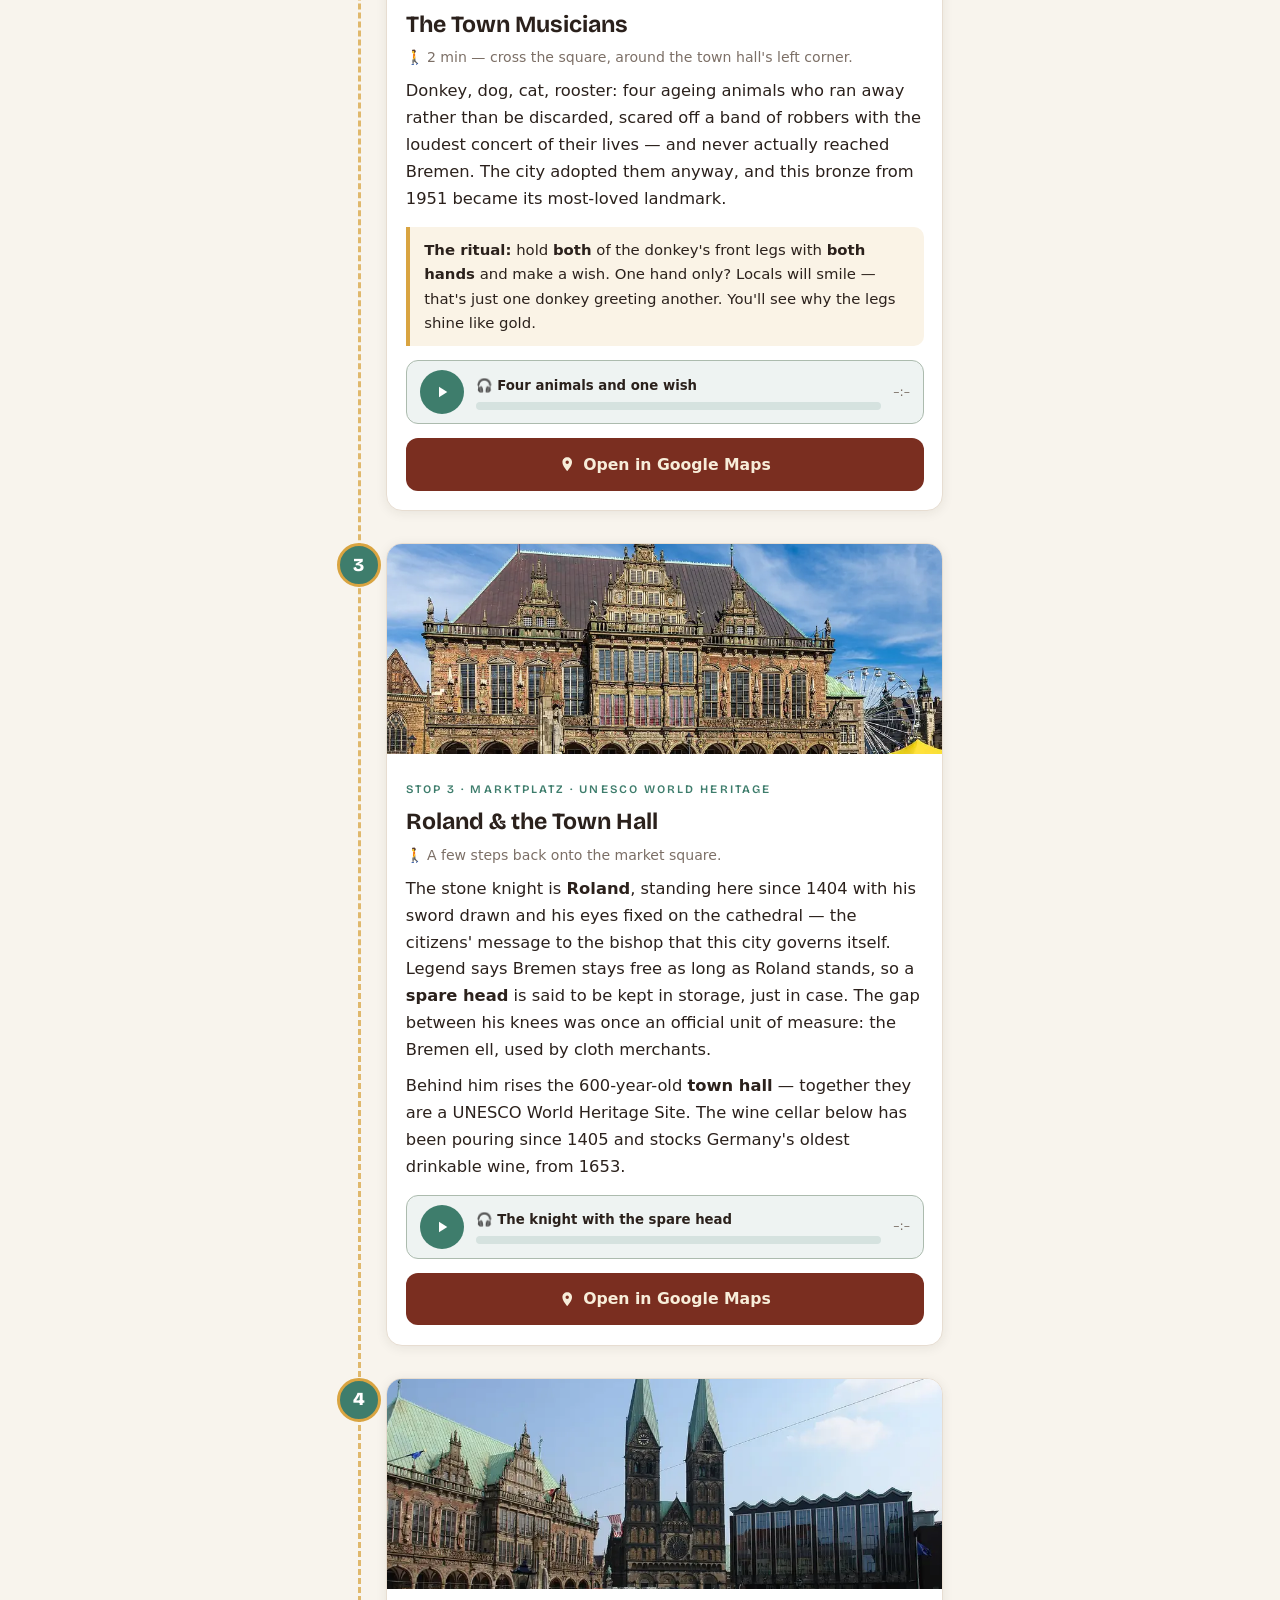
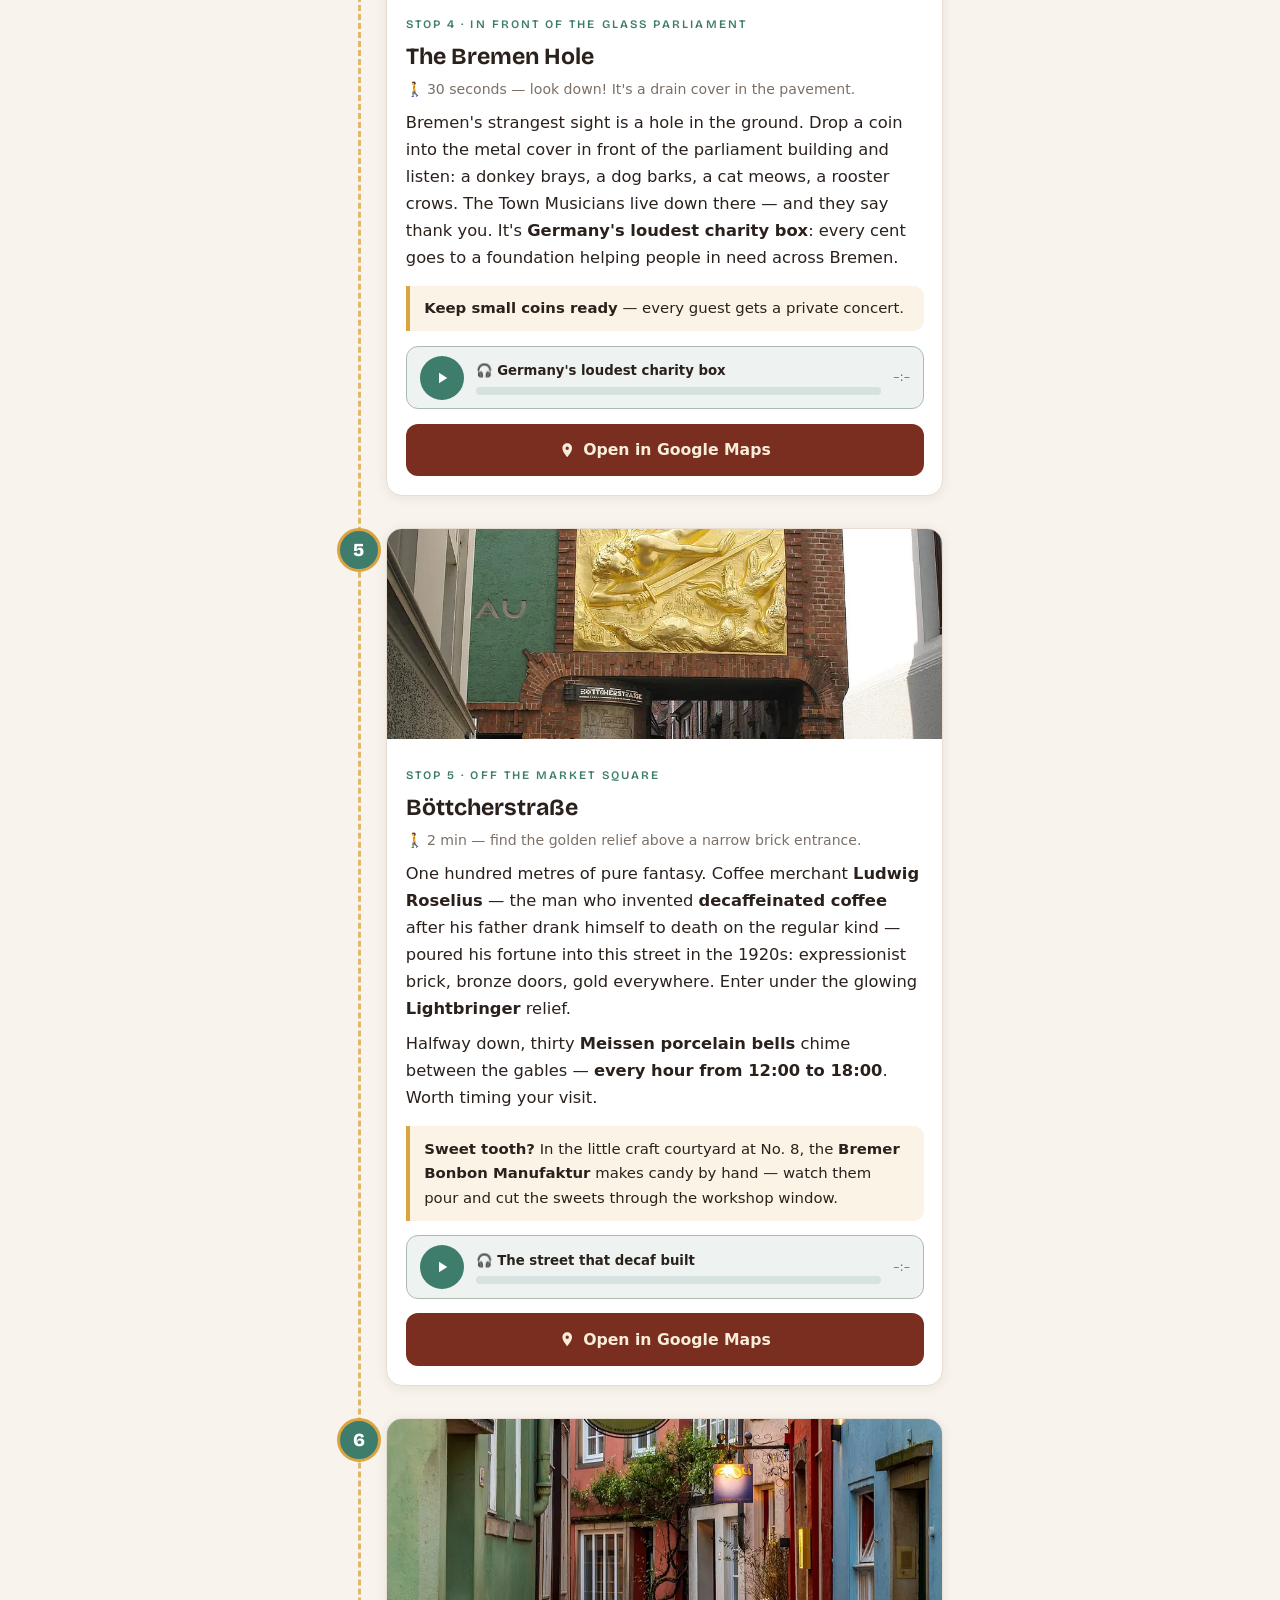
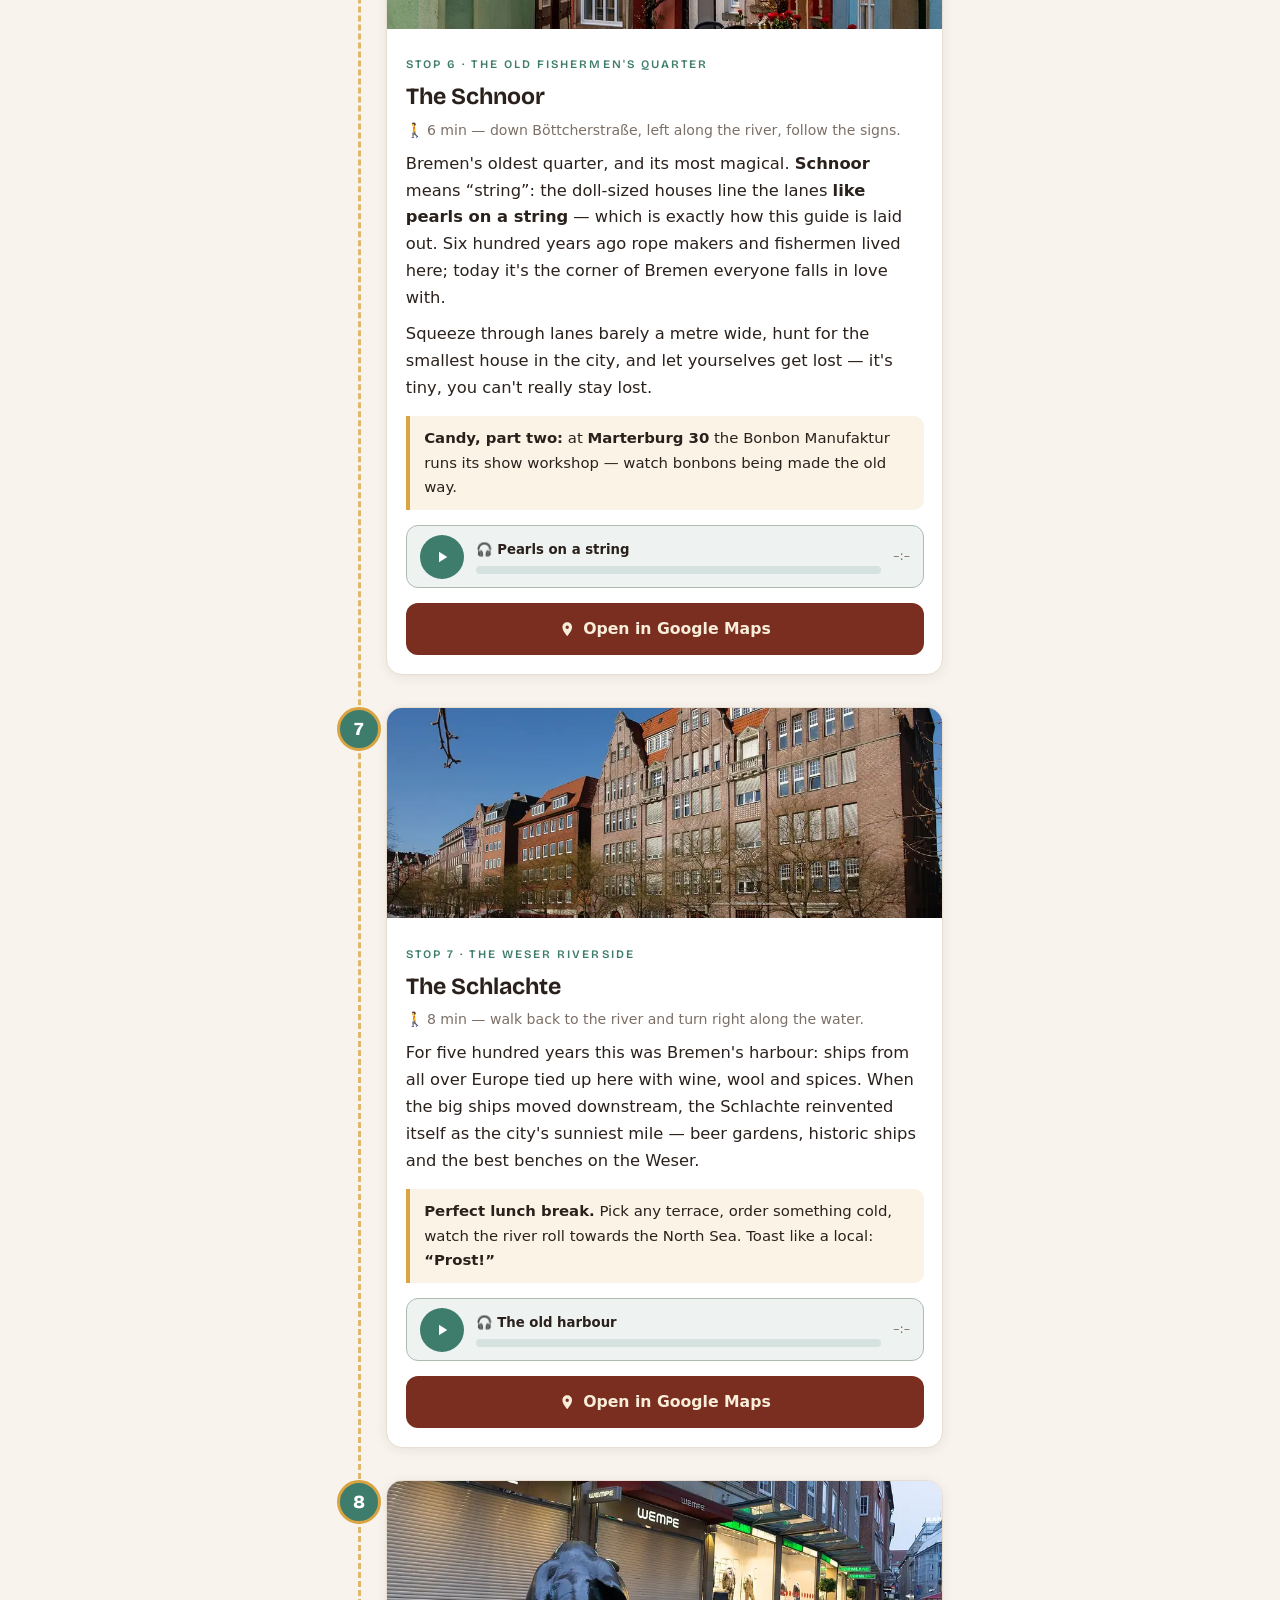
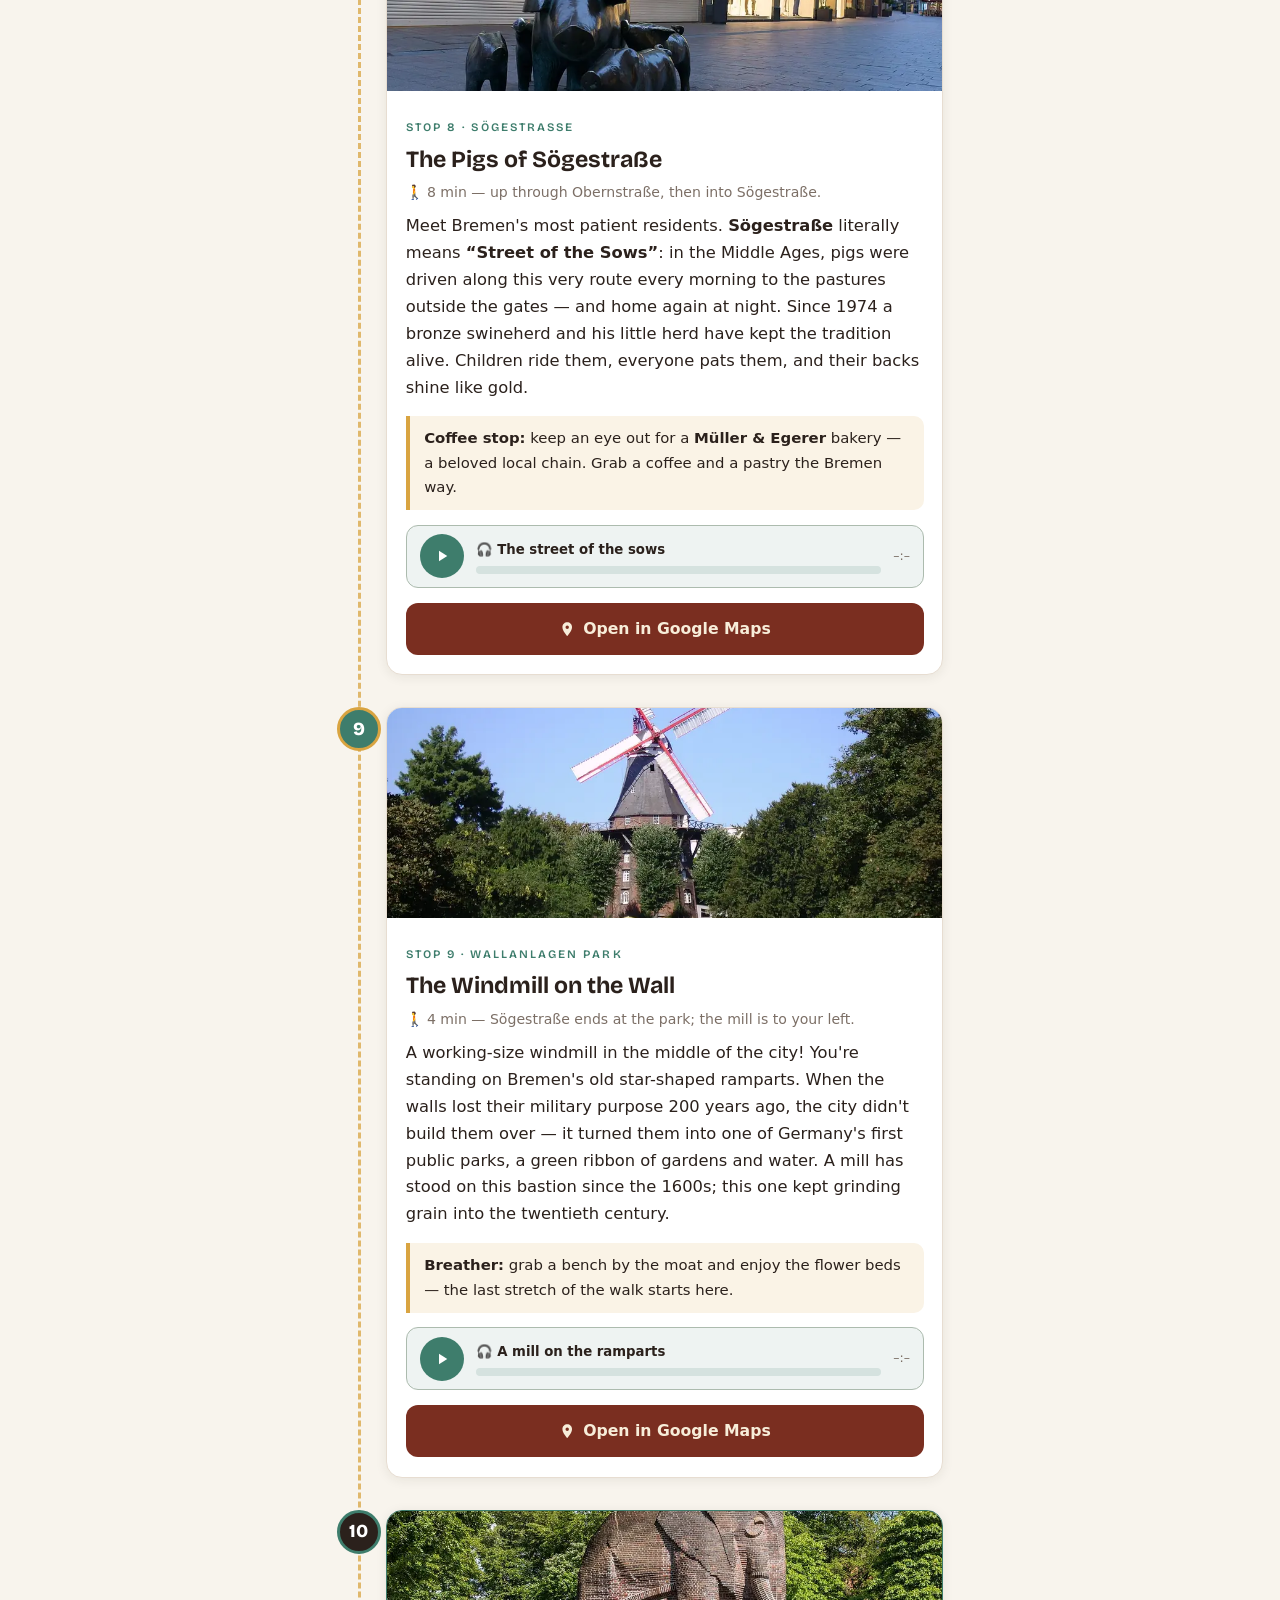
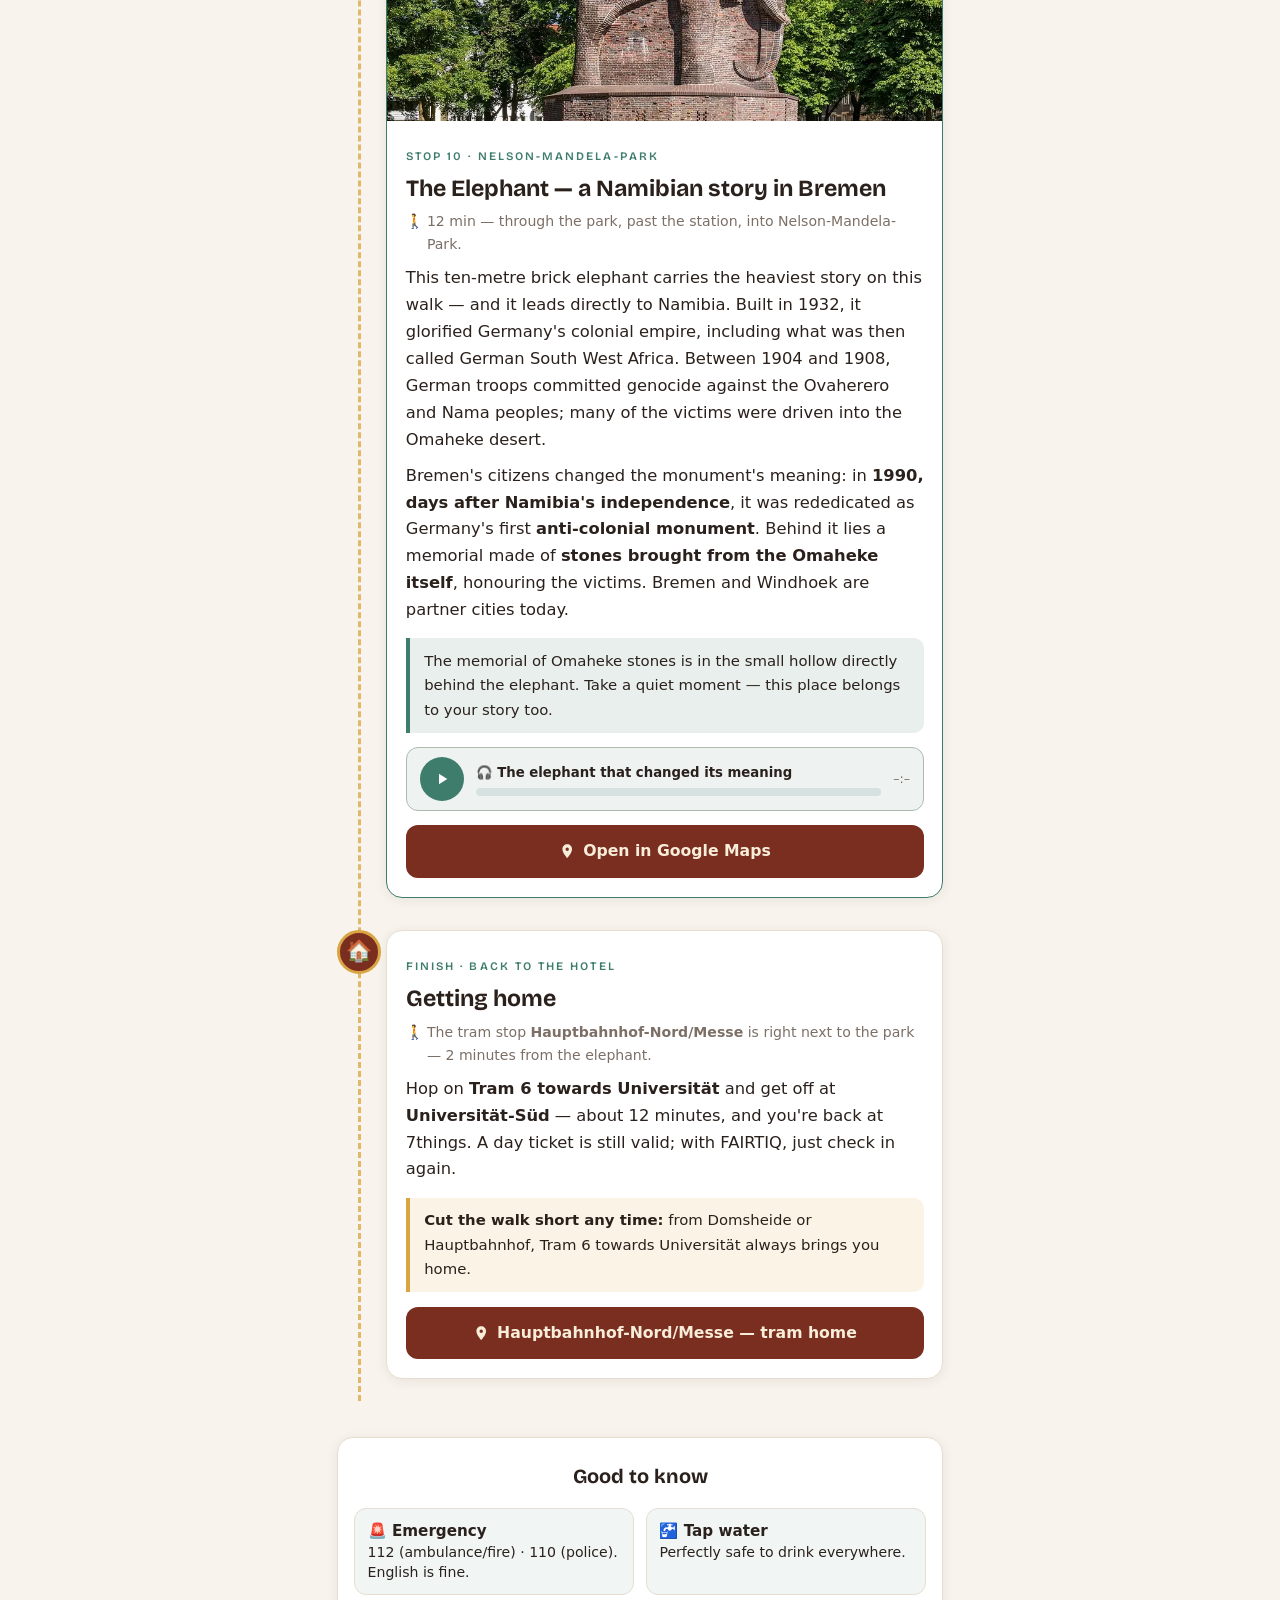
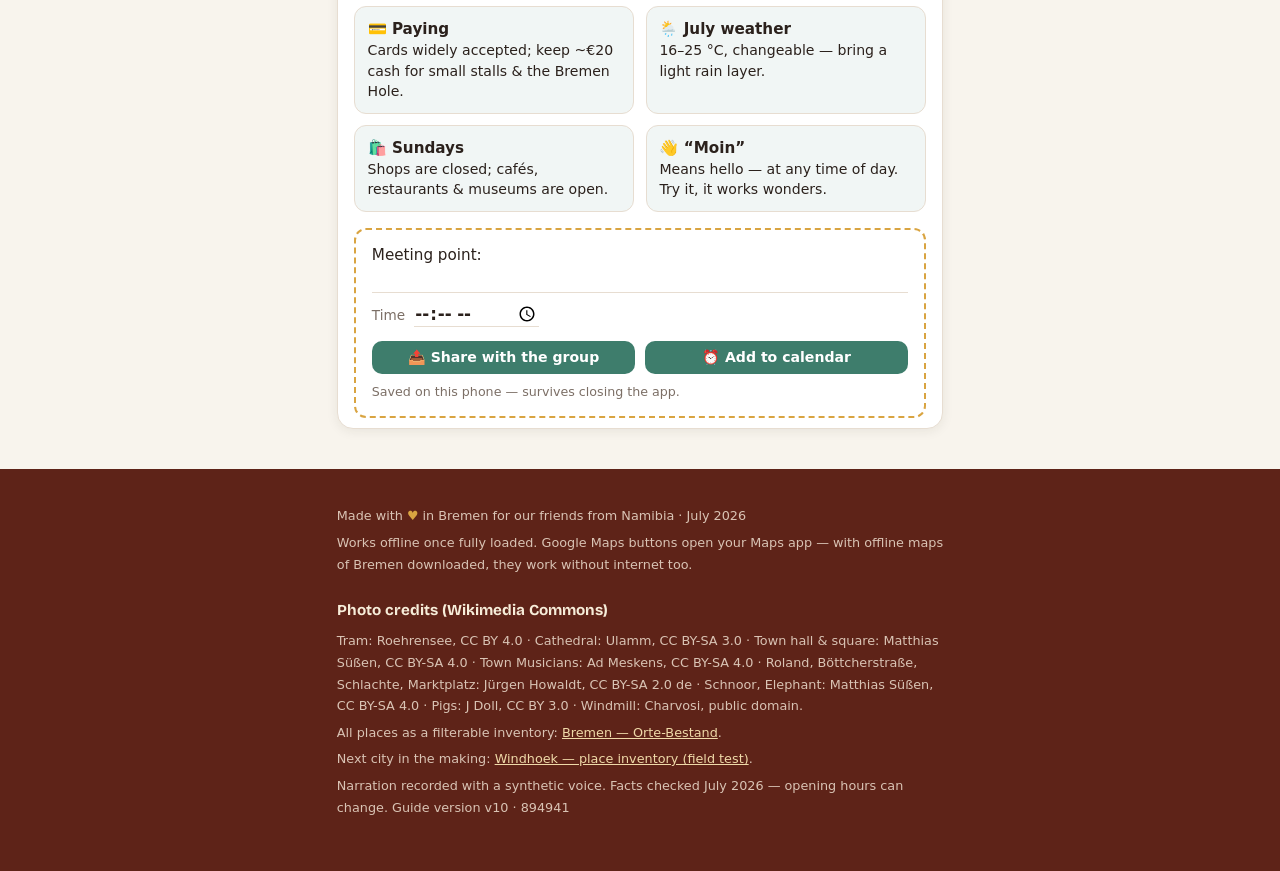
==== commit f0d61a89: "Bremen joins the inventory model: bremen-orte.html from enriched POIs The 15 Bremen places become fu" ====
--- a/index.html
+++ b/index.html
@@ -738,9 +738,10 @@
       Pigs: J Doll, CC BY 3.0 ·
       Windmill: Charvosi, public domain.
     </p>
+    <p>All places as a filterable inventory: <a href="bremen-orte.html">Bremen — Orte-Bestand</a>.</p>
     <p>Next city in the making: <a href="windhoek.html">Windhoek — place inventory (field test)</a>.</p>
     <p>Narration recorded with a synthetic voice. Facts checked July 2026 — opening hours can change.
-    <span id="version">Guide version v10 · 0985cc</span></p>
+    <span id="version">Guide version v10 · 894941</span></p>
   </div>
 </footer>
 
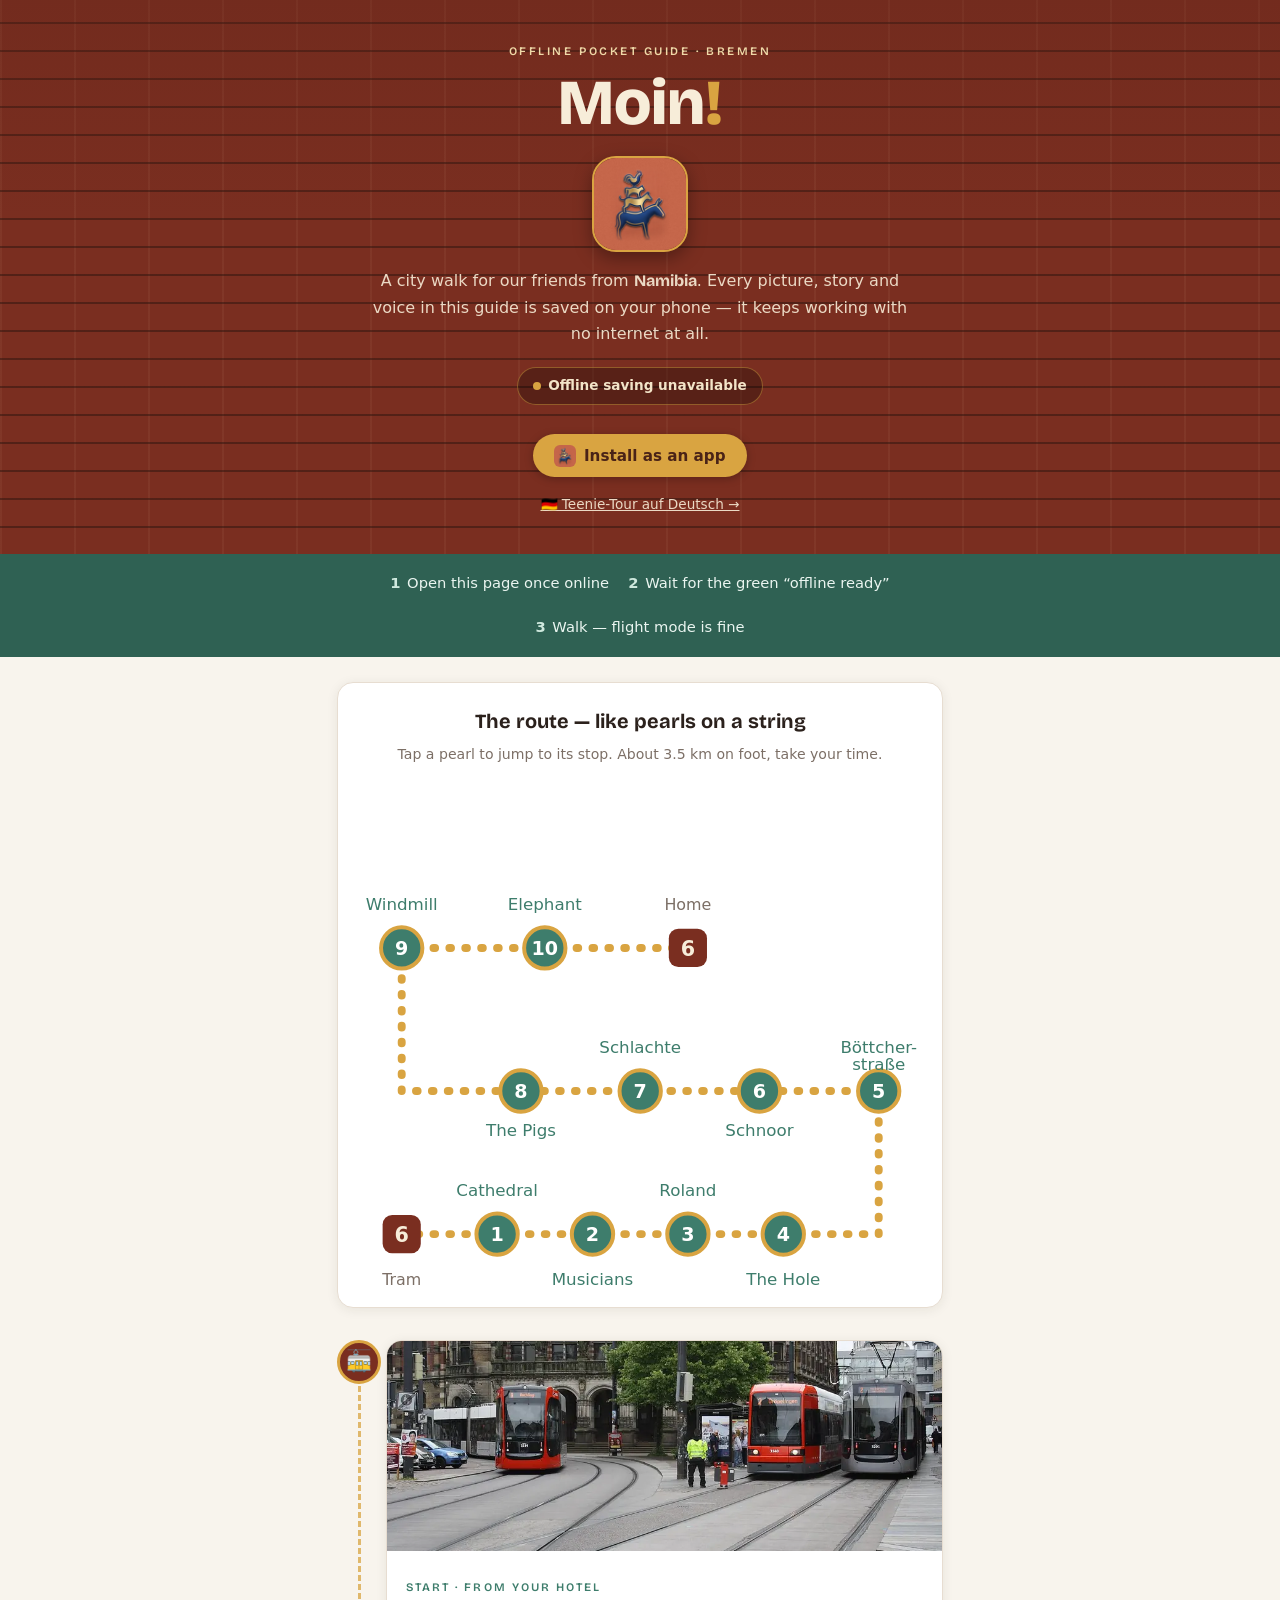
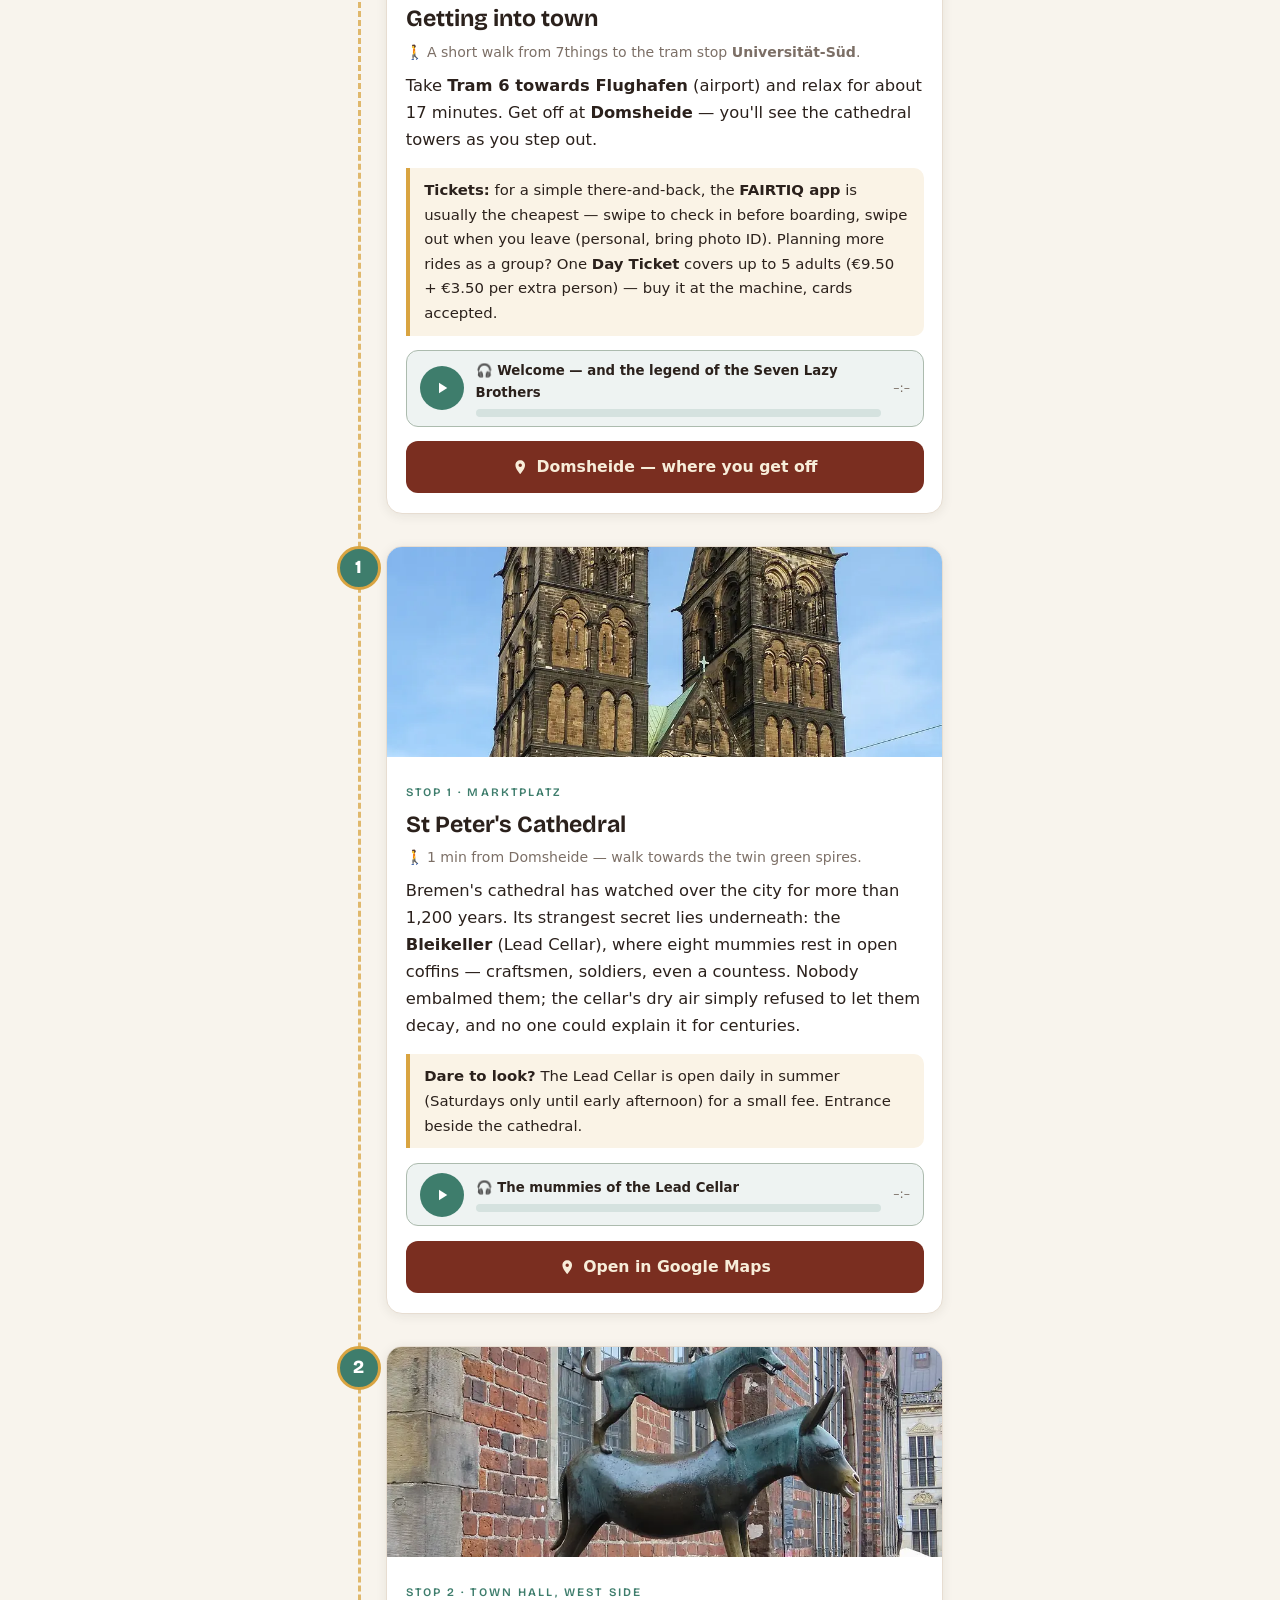
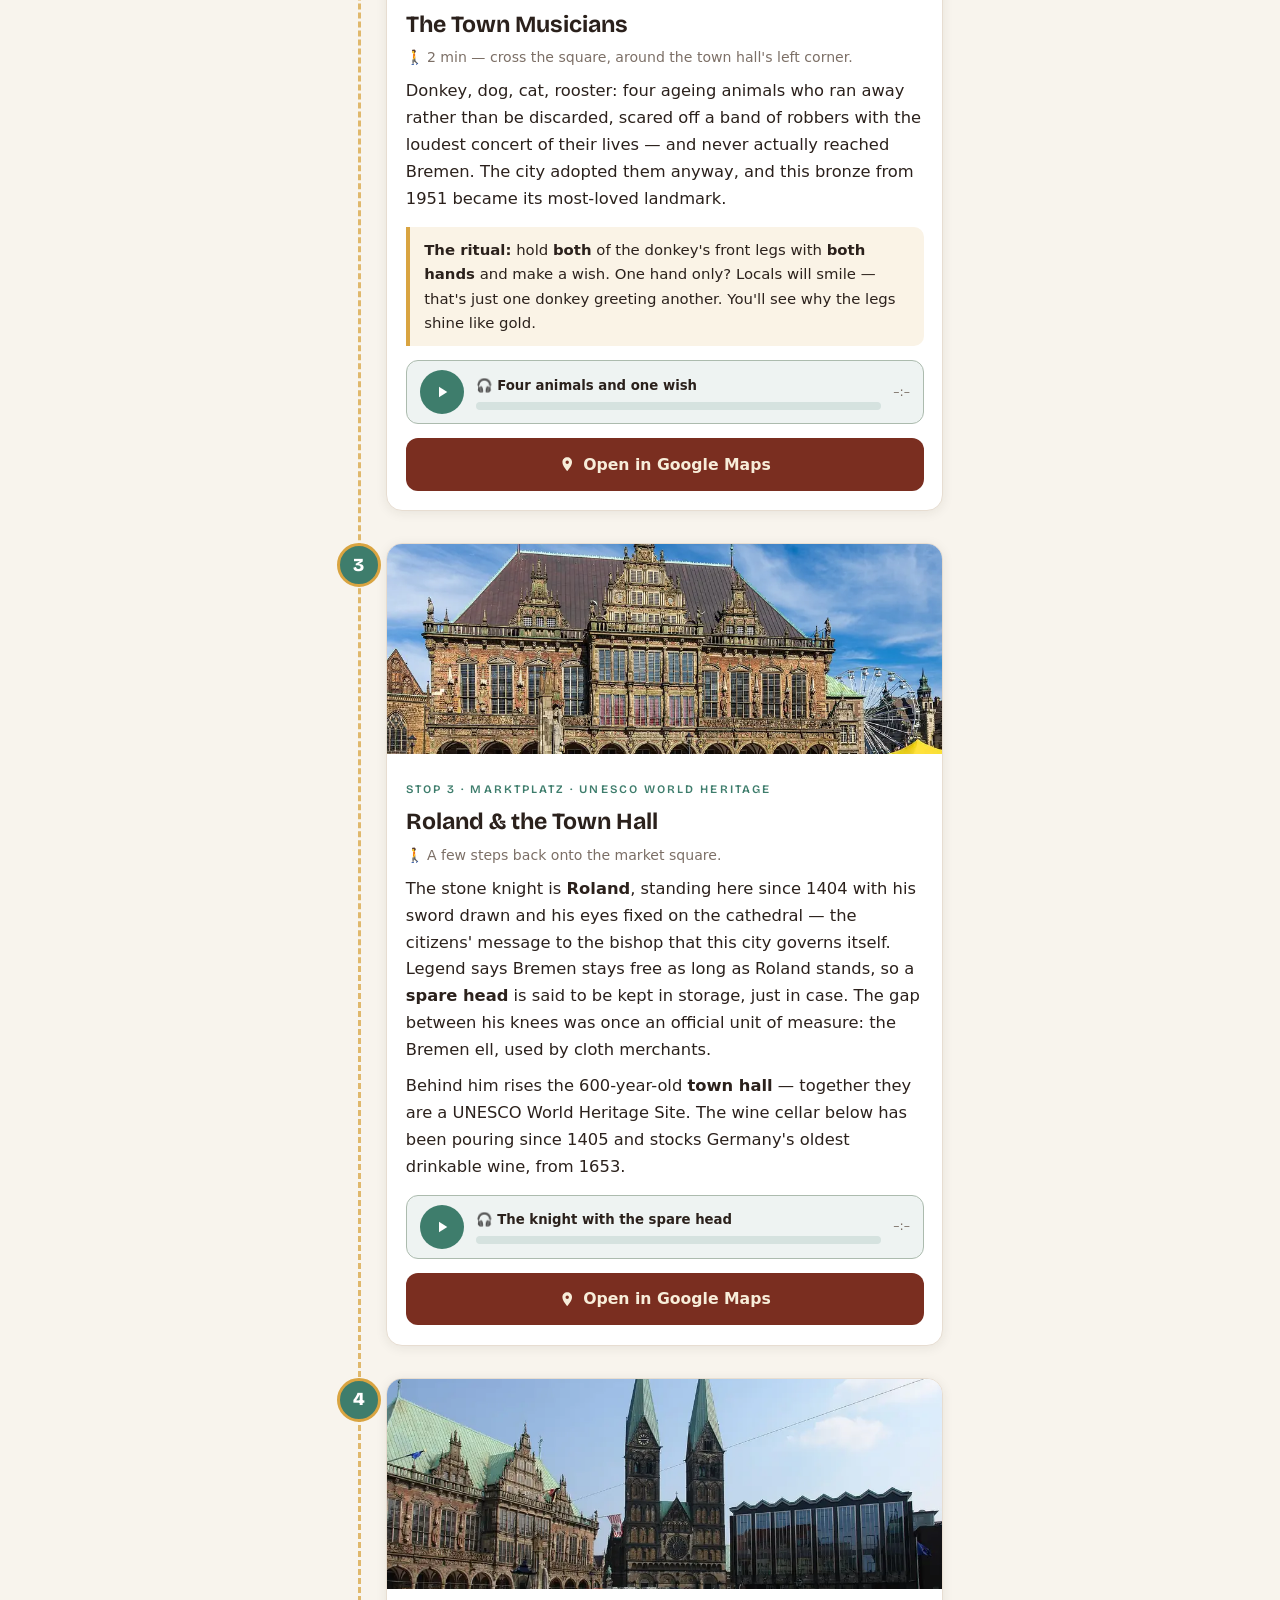
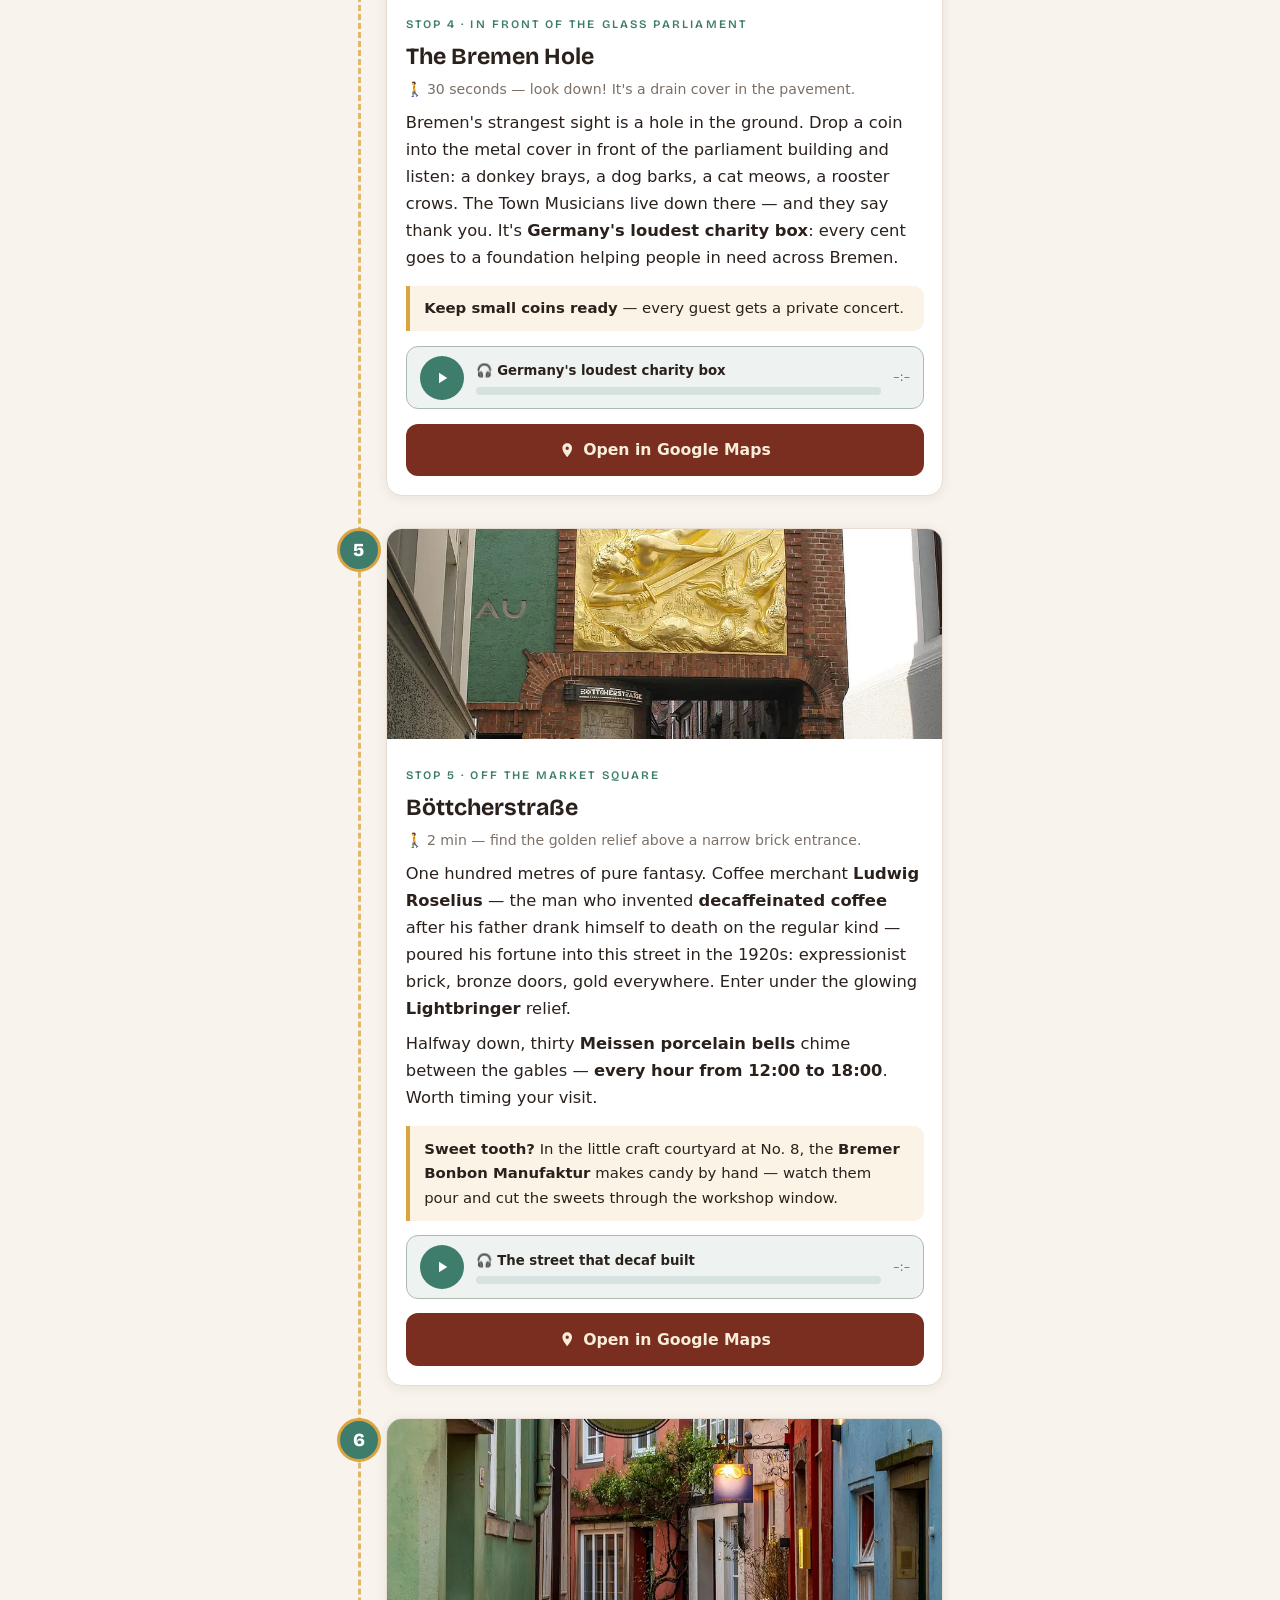
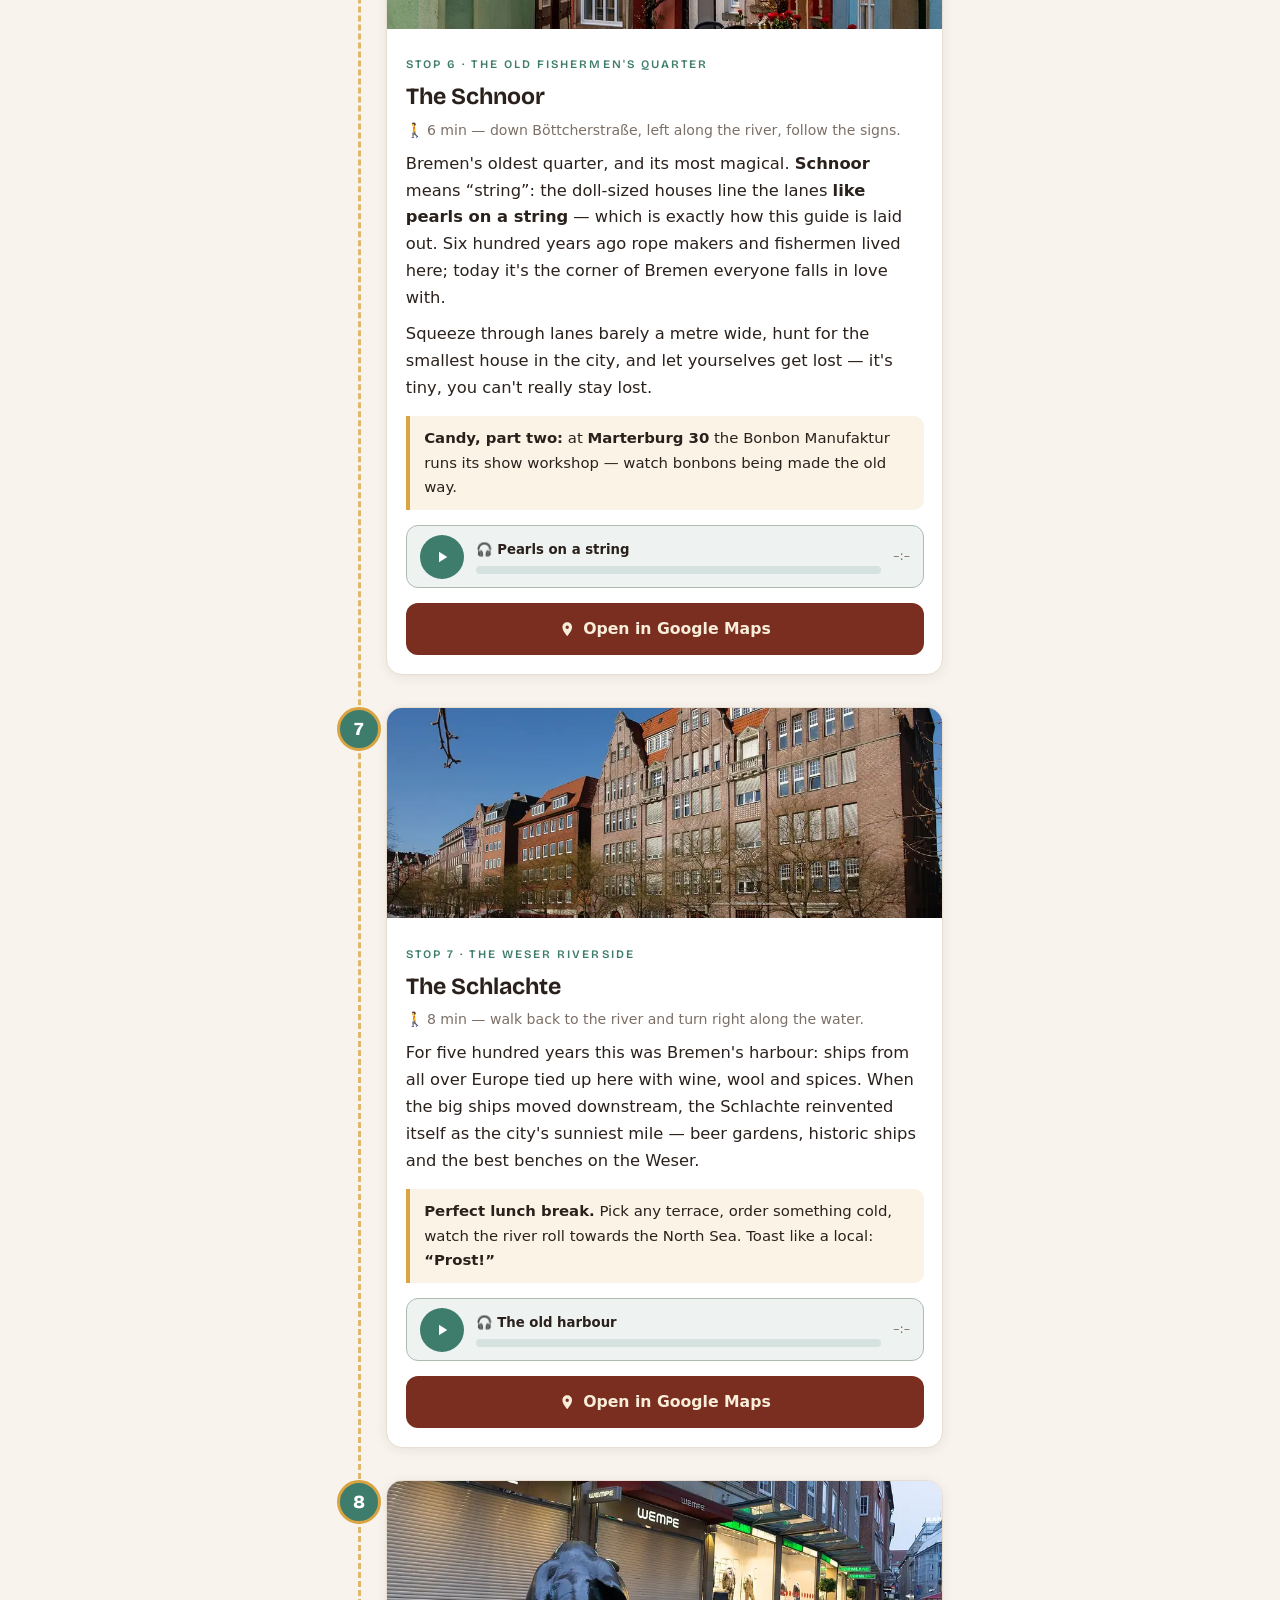
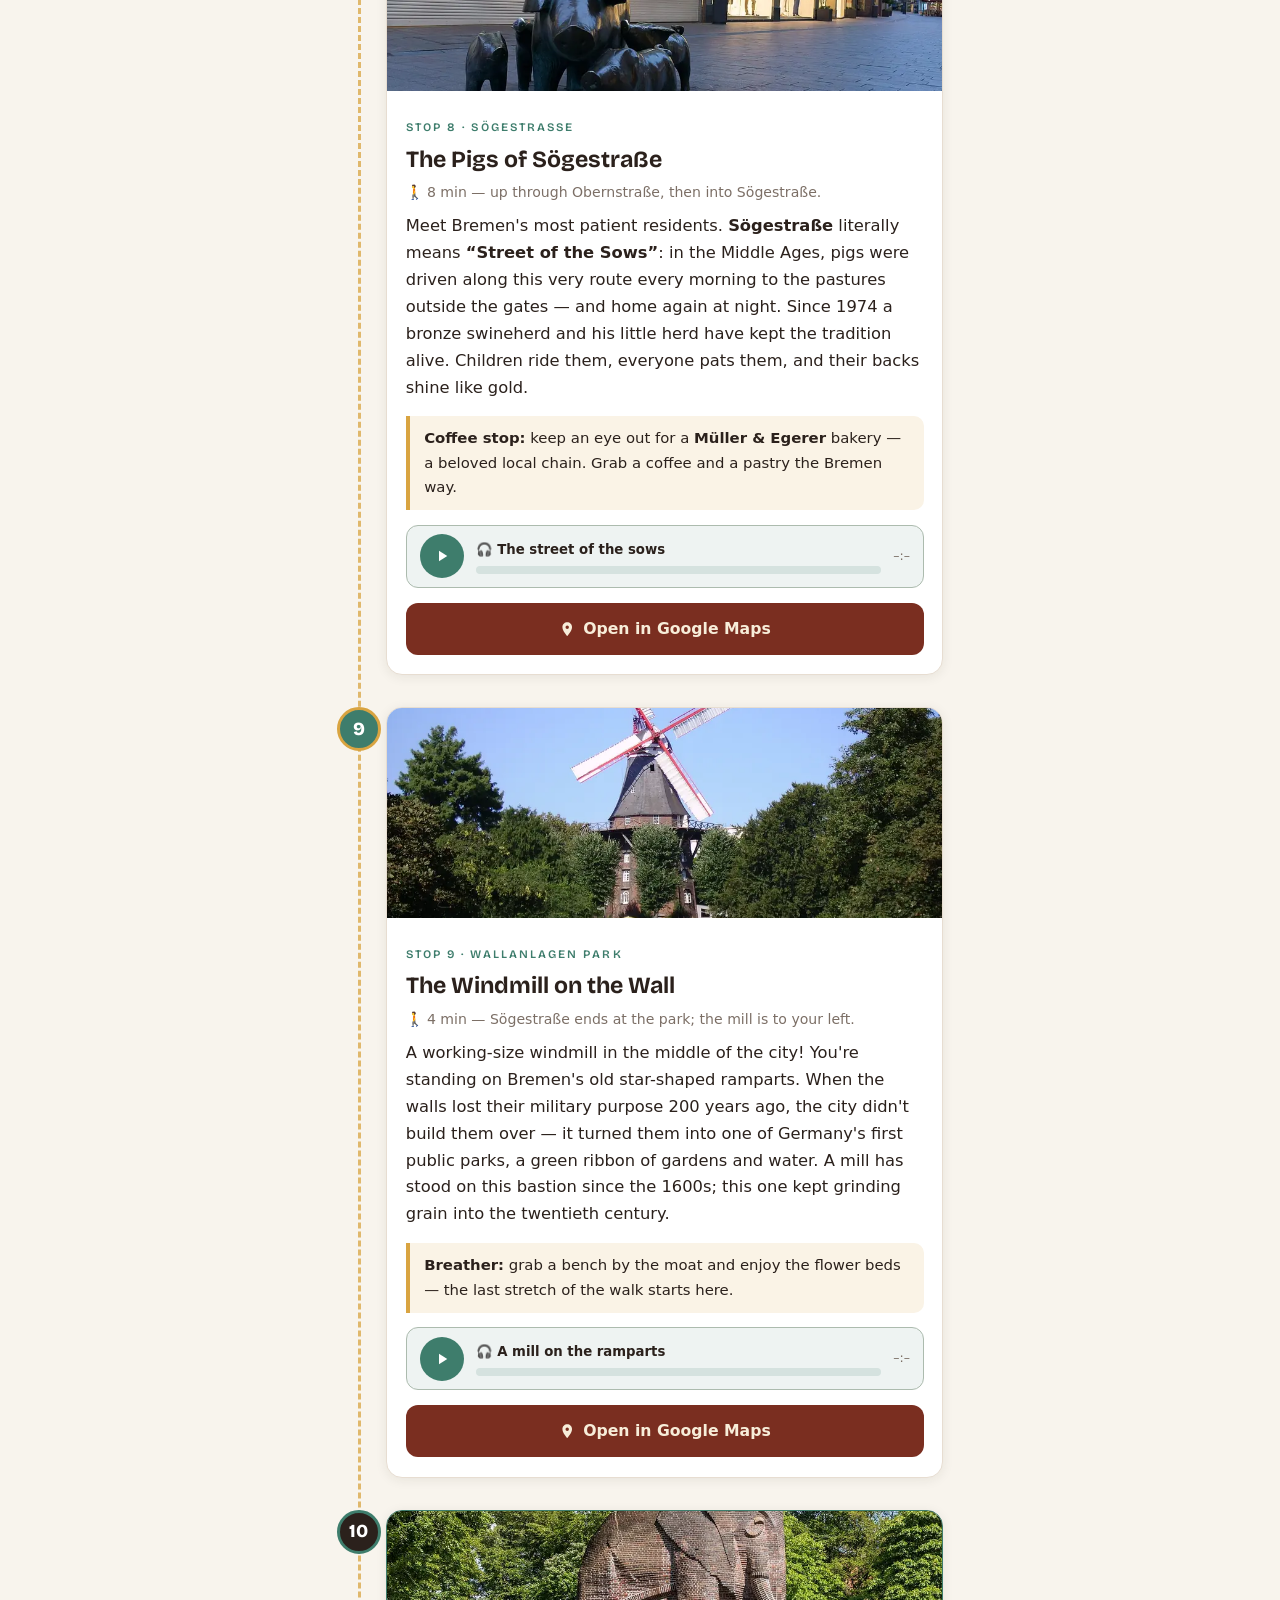
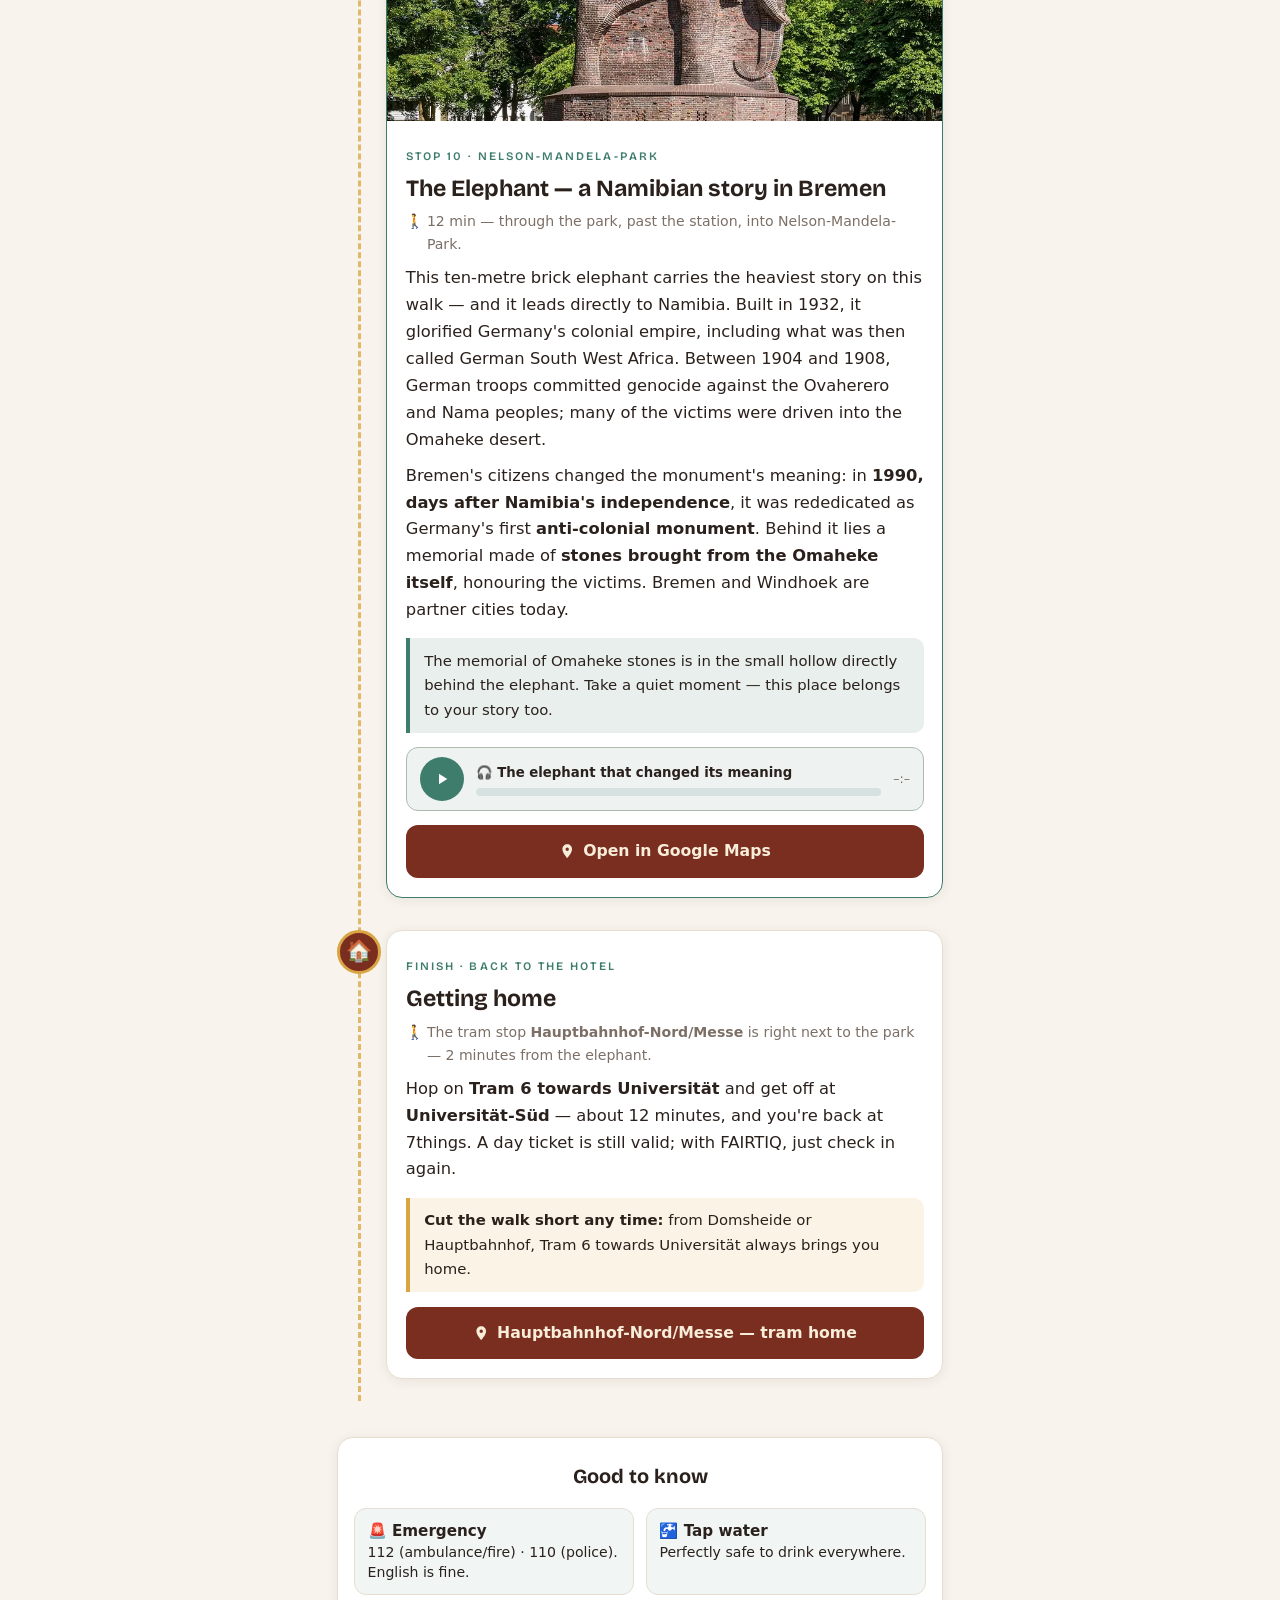
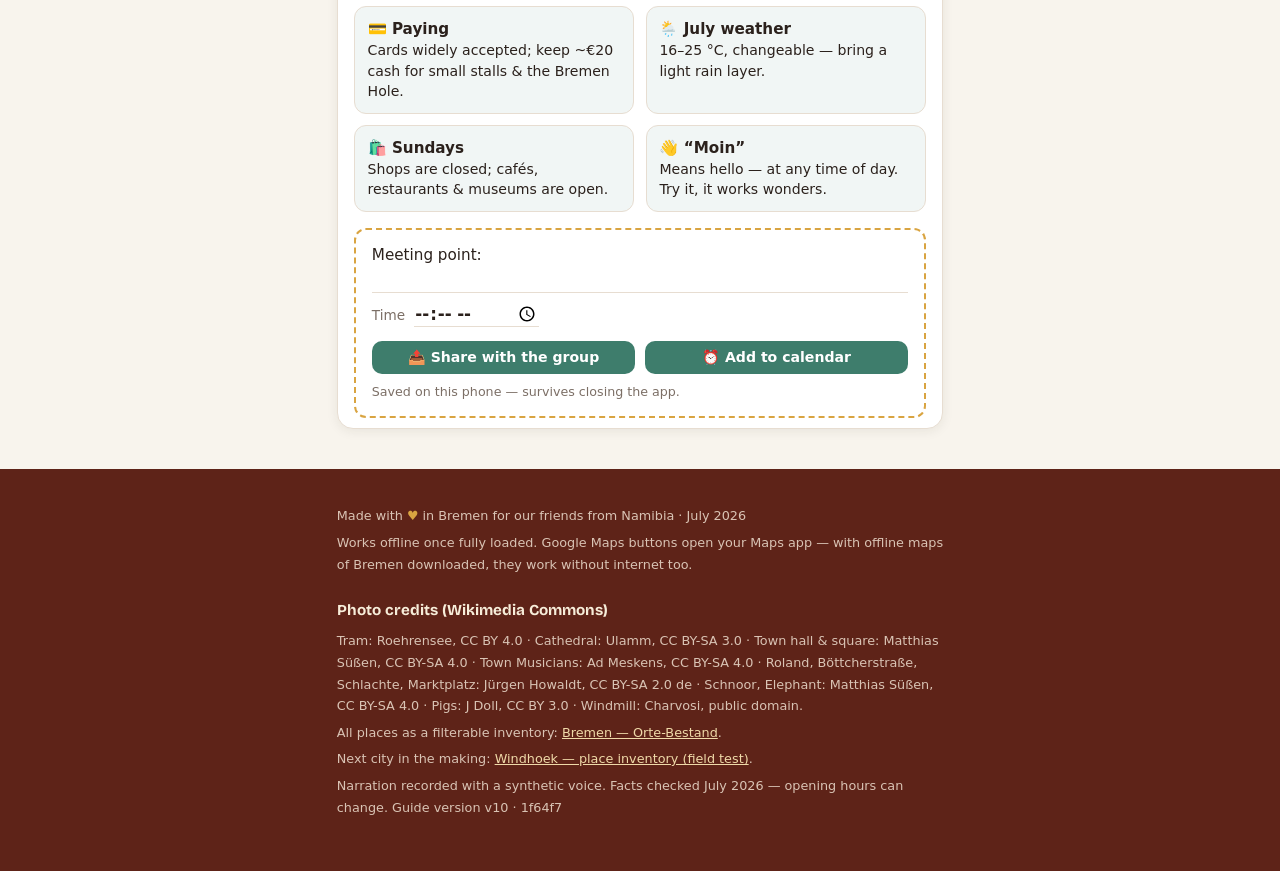
==== commit 36e9756b: "Private overlay: personal ratings and notes, device-only The public product must stay free of third-" ====
--- a/index.html
+++ b/index.html
@@ -741,7 +741,7 @@
     <p>All places as a filterable inventory: <a href="bremen-orte.html">Bremen — Orte-Bestand</a>.</p>
     <p>Next city in the making: <a href="windhoek.html">Windhoek — place inventory (field test)</a>.</p>
     <p>Narration recorded with a synthetic voice. Facts checked July 2026 — opening hours can change.
-    <span id="version">Guide version v10 · 894941</span></p>
+    <span id="version">Guide version v10 · 1f64f7</span></p>
   </div>
 </footer>
 
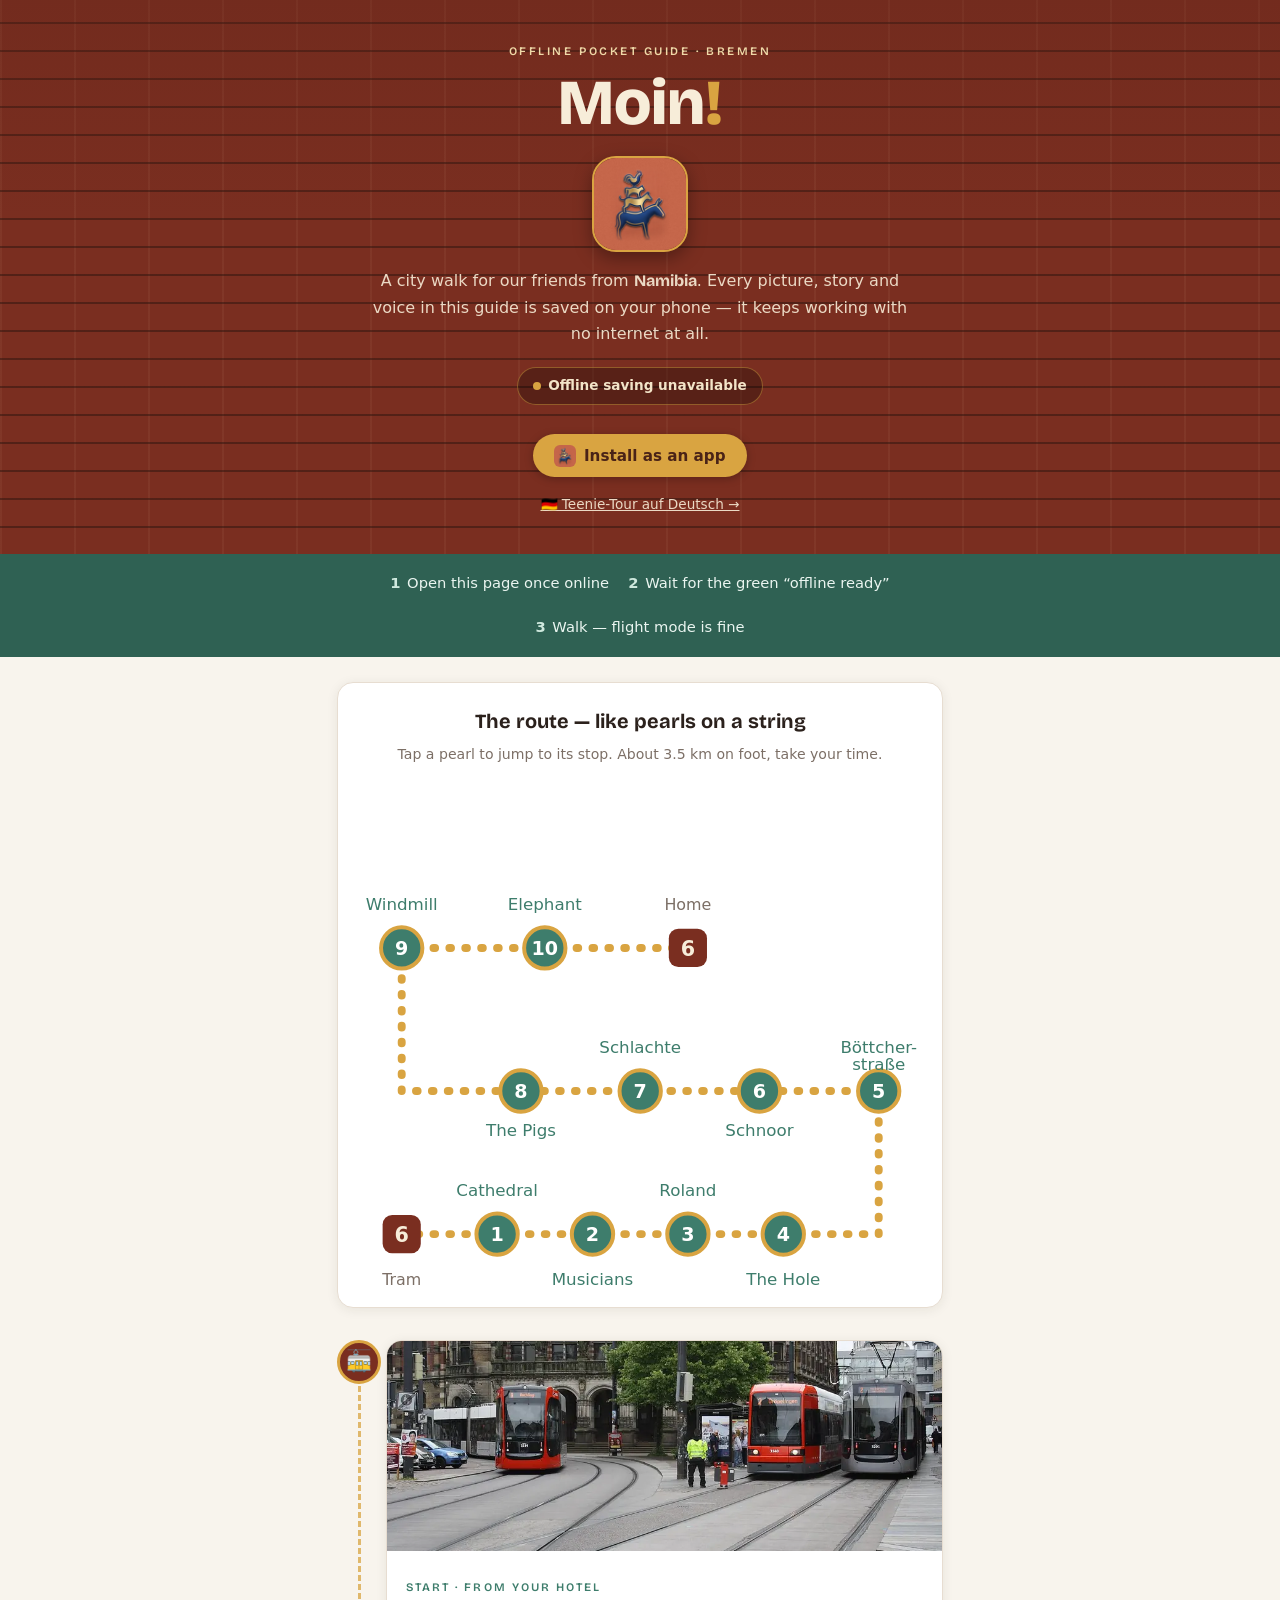
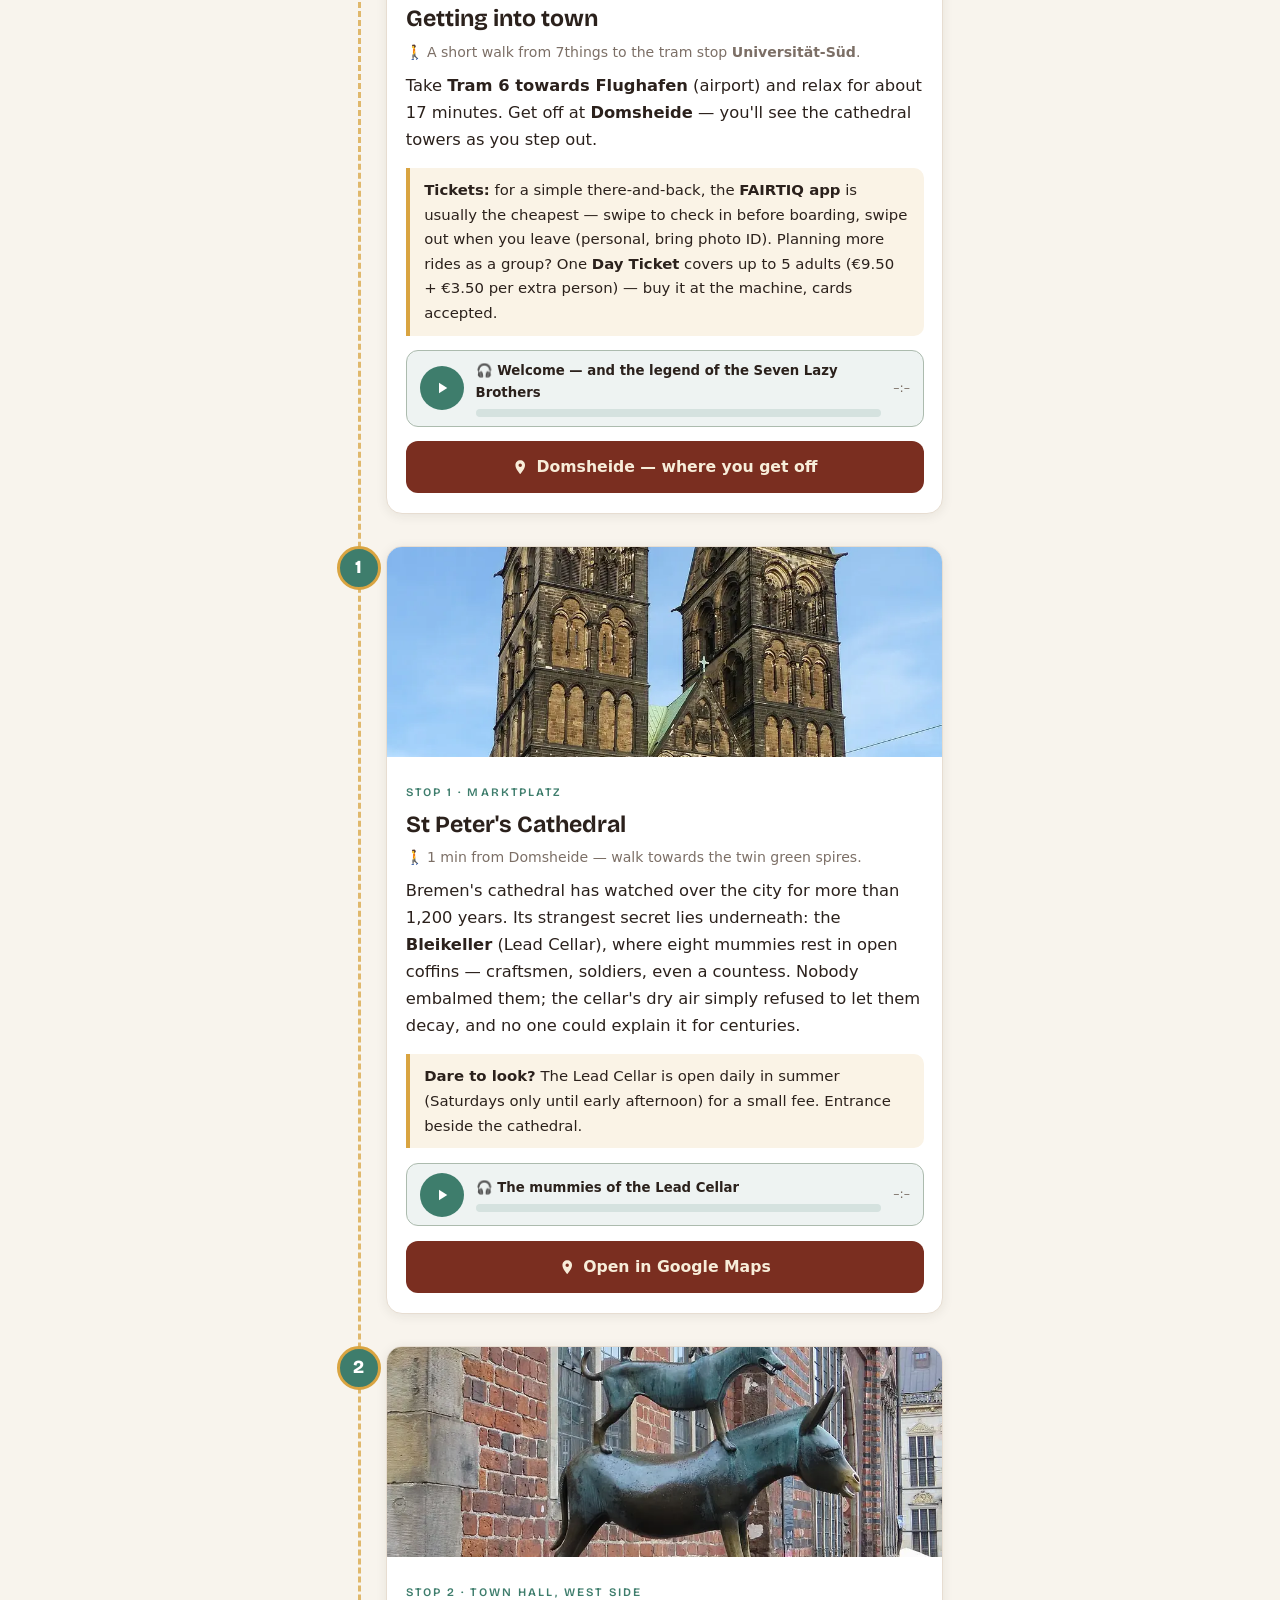
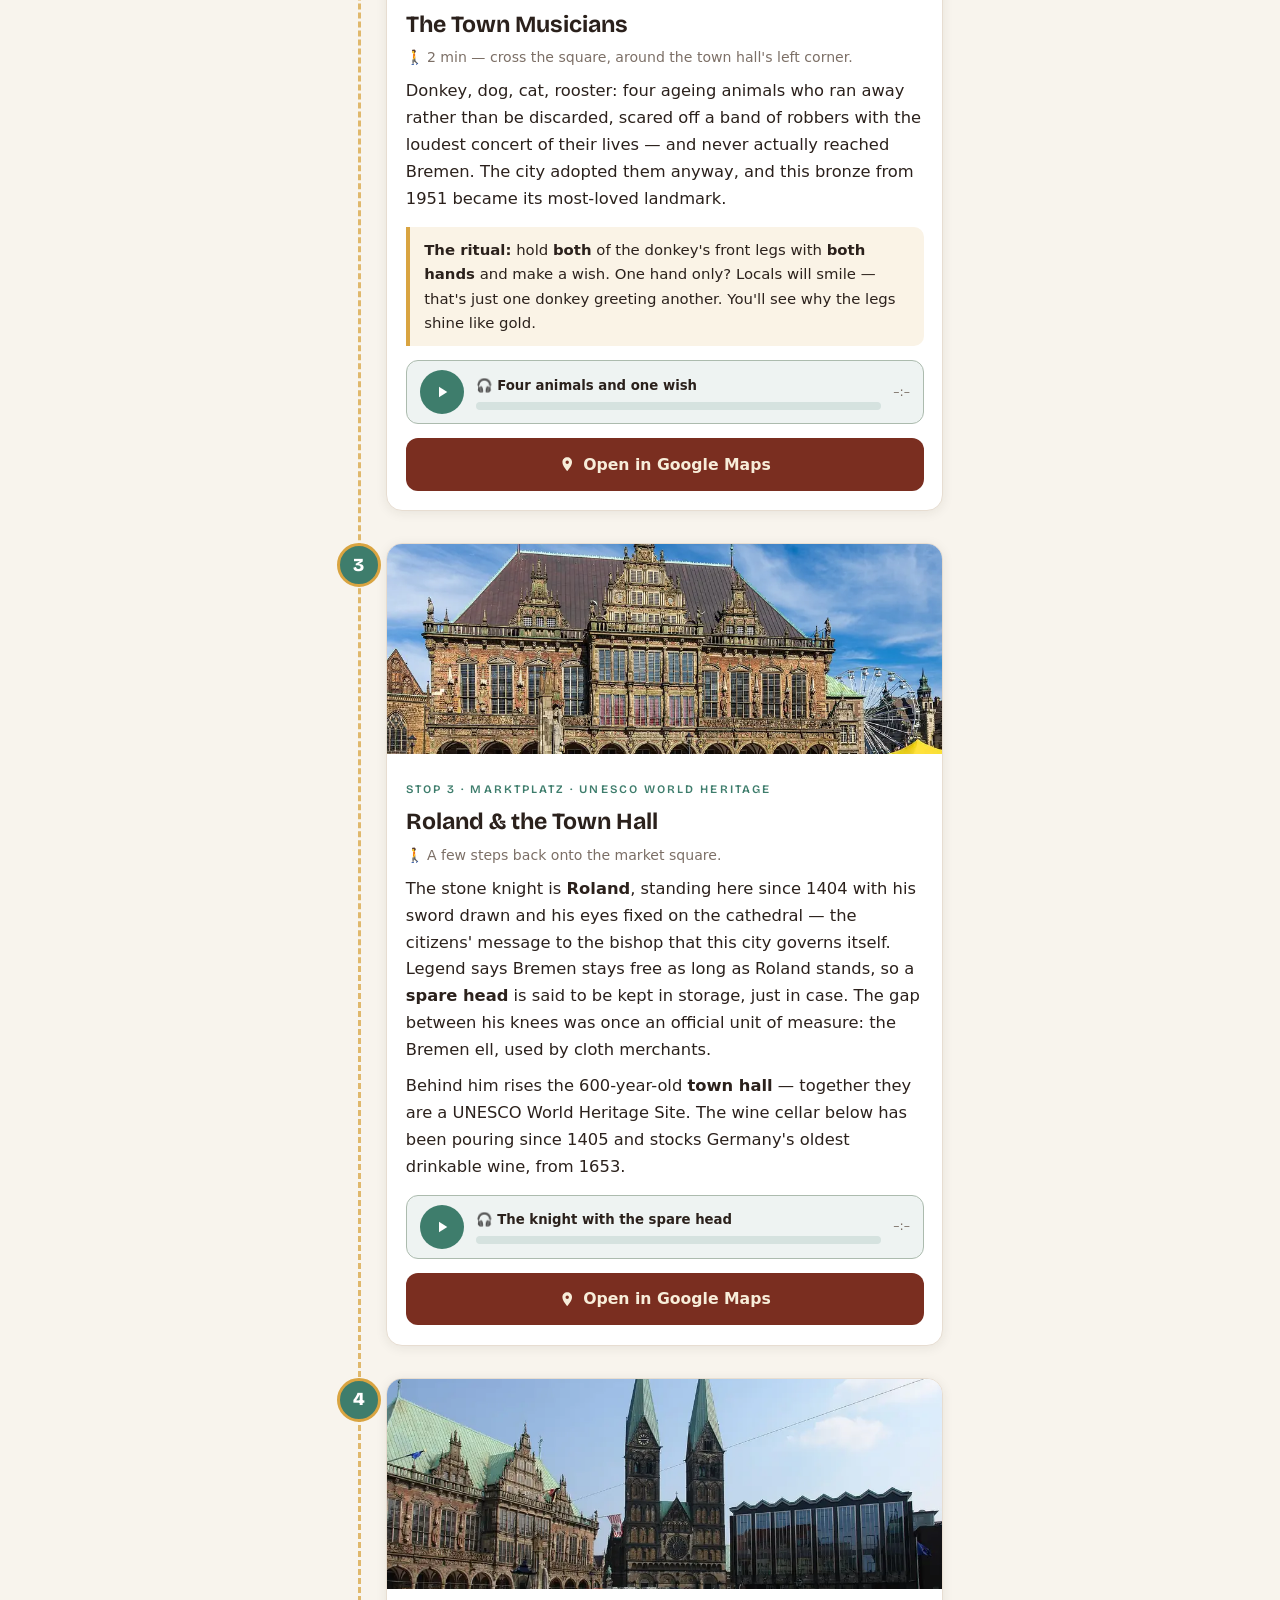
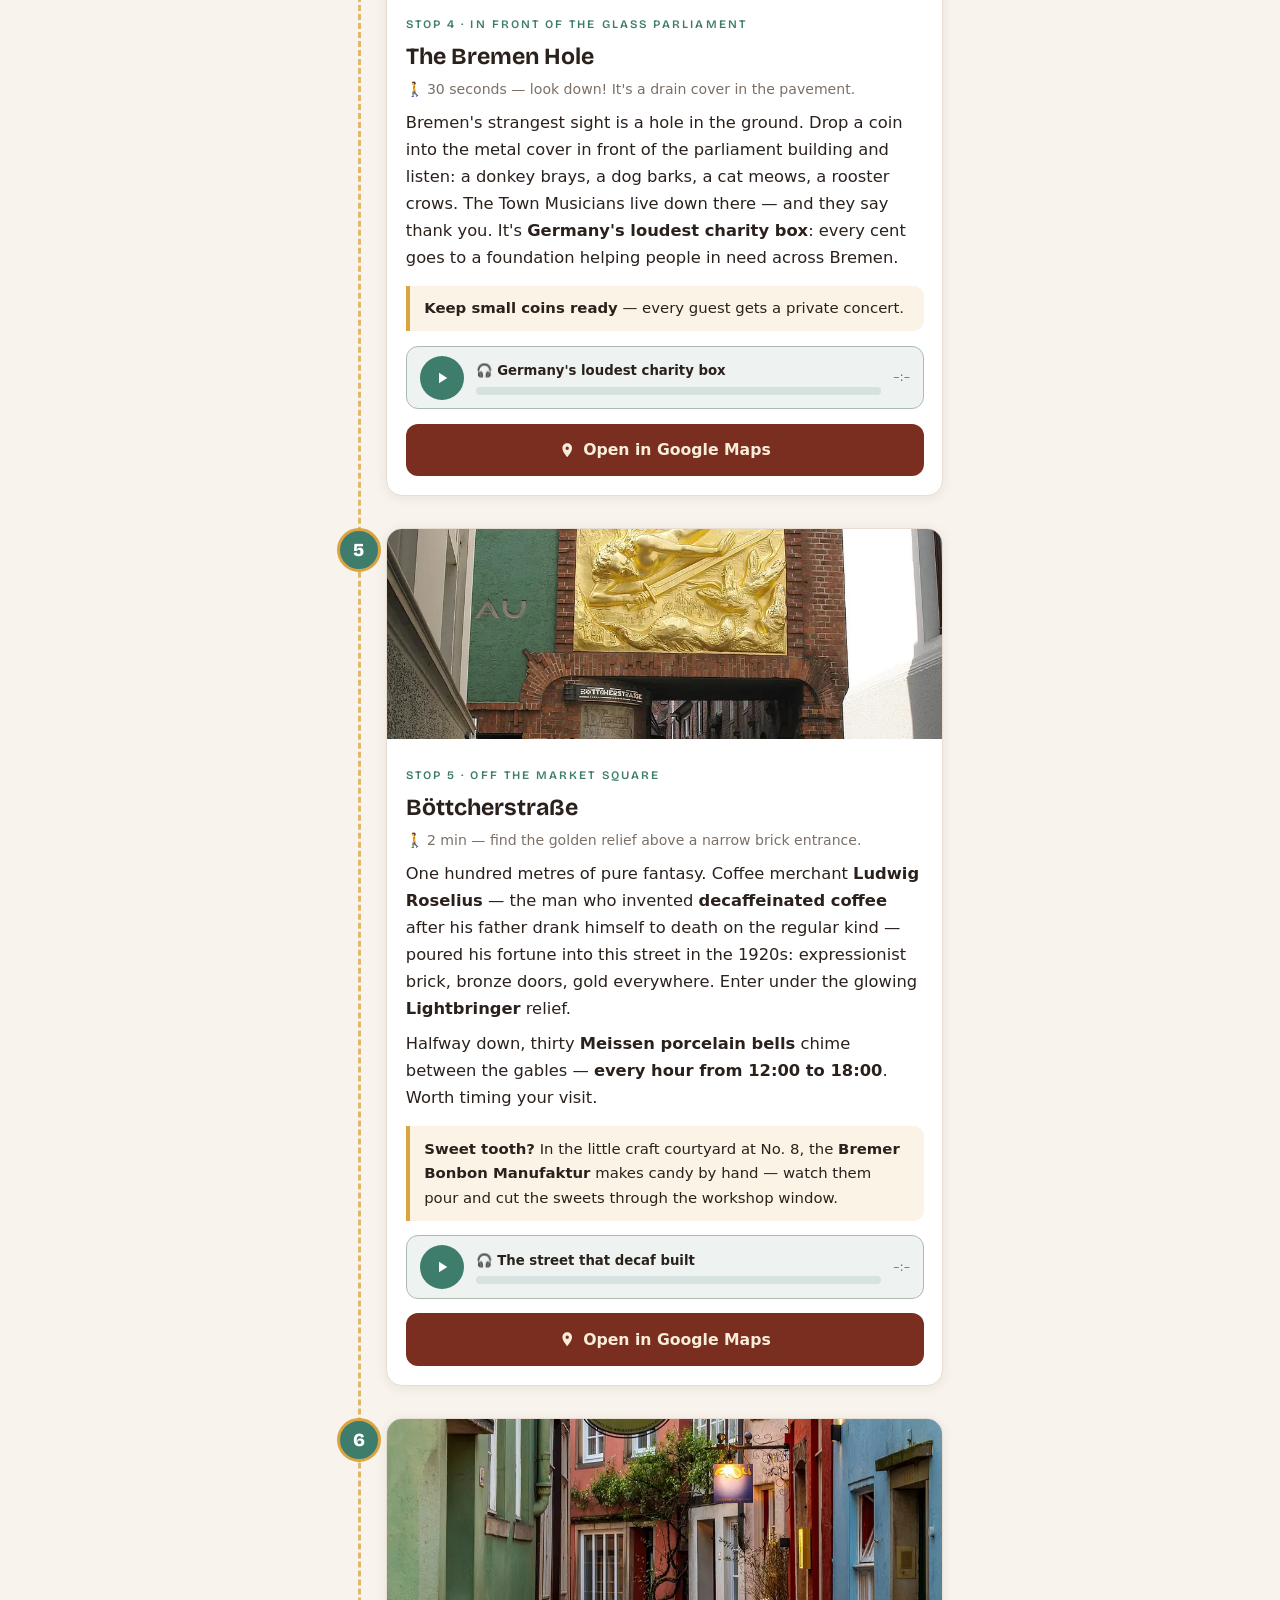
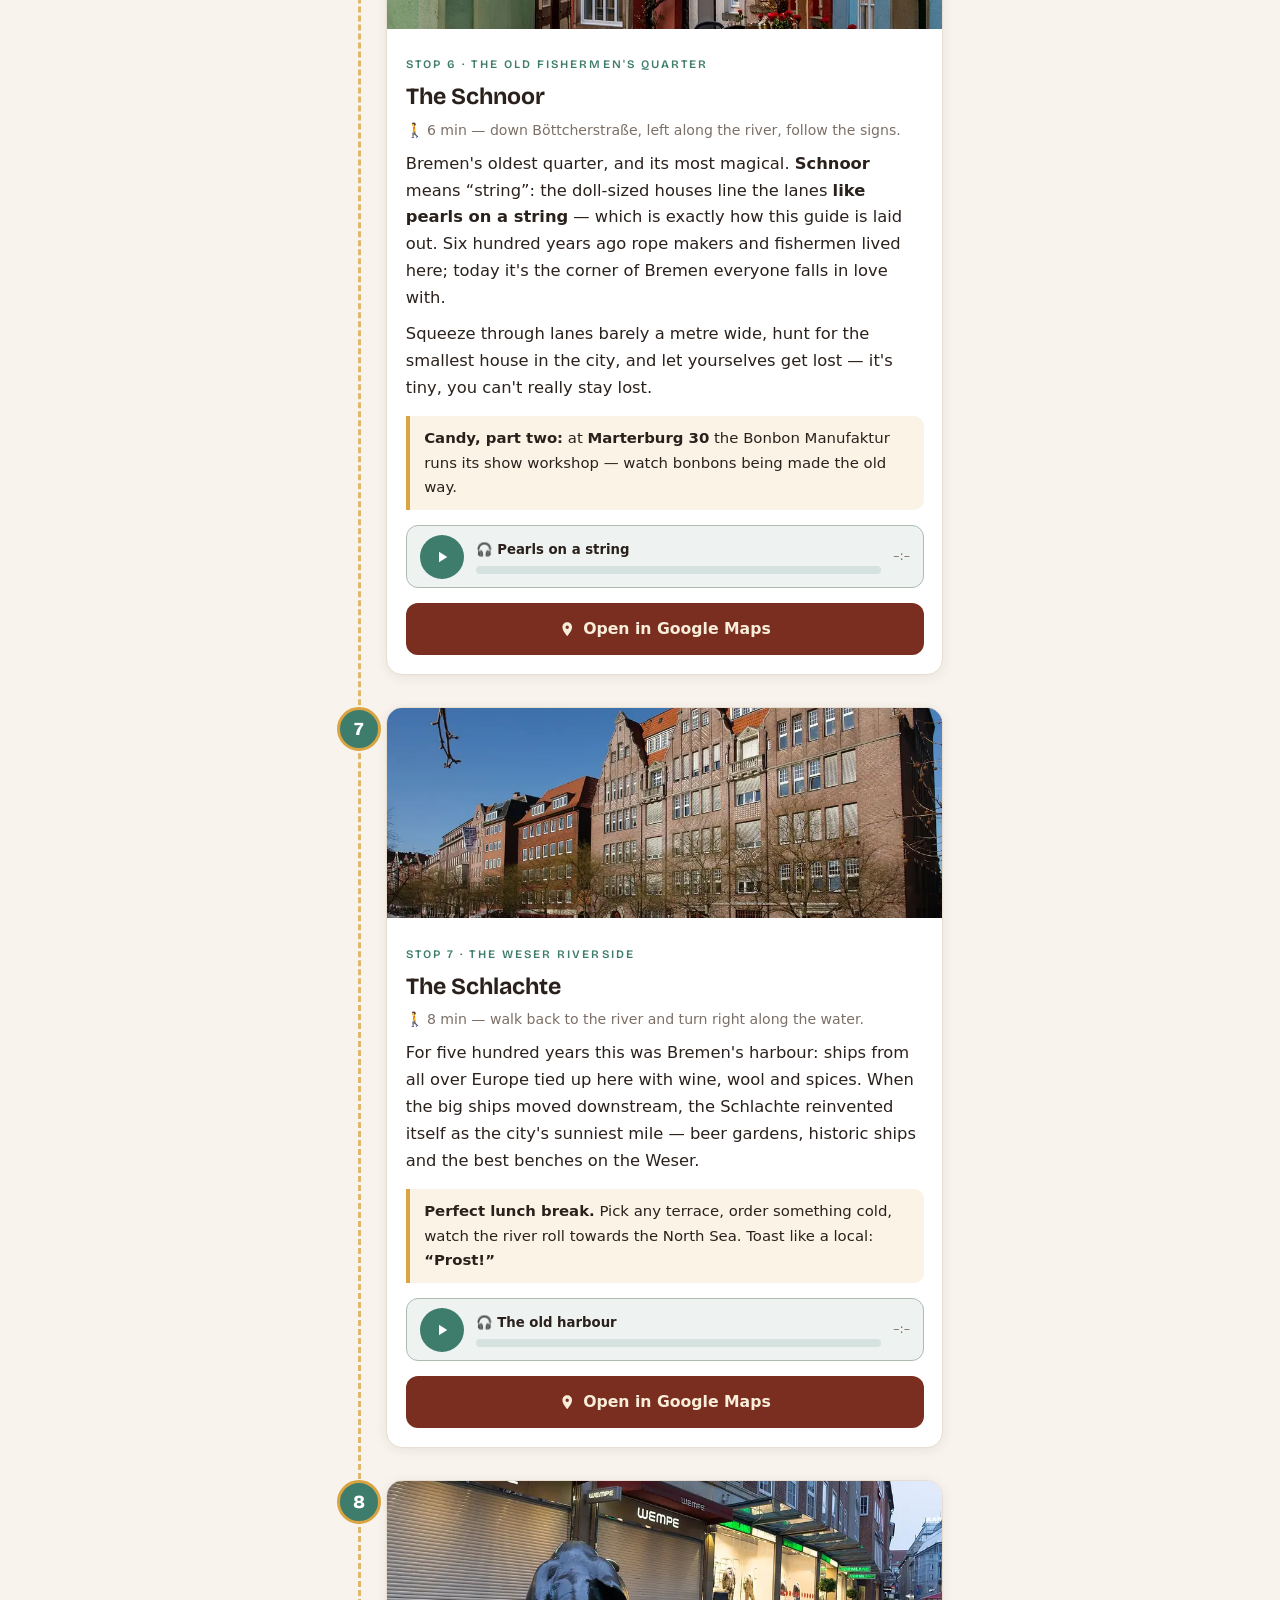
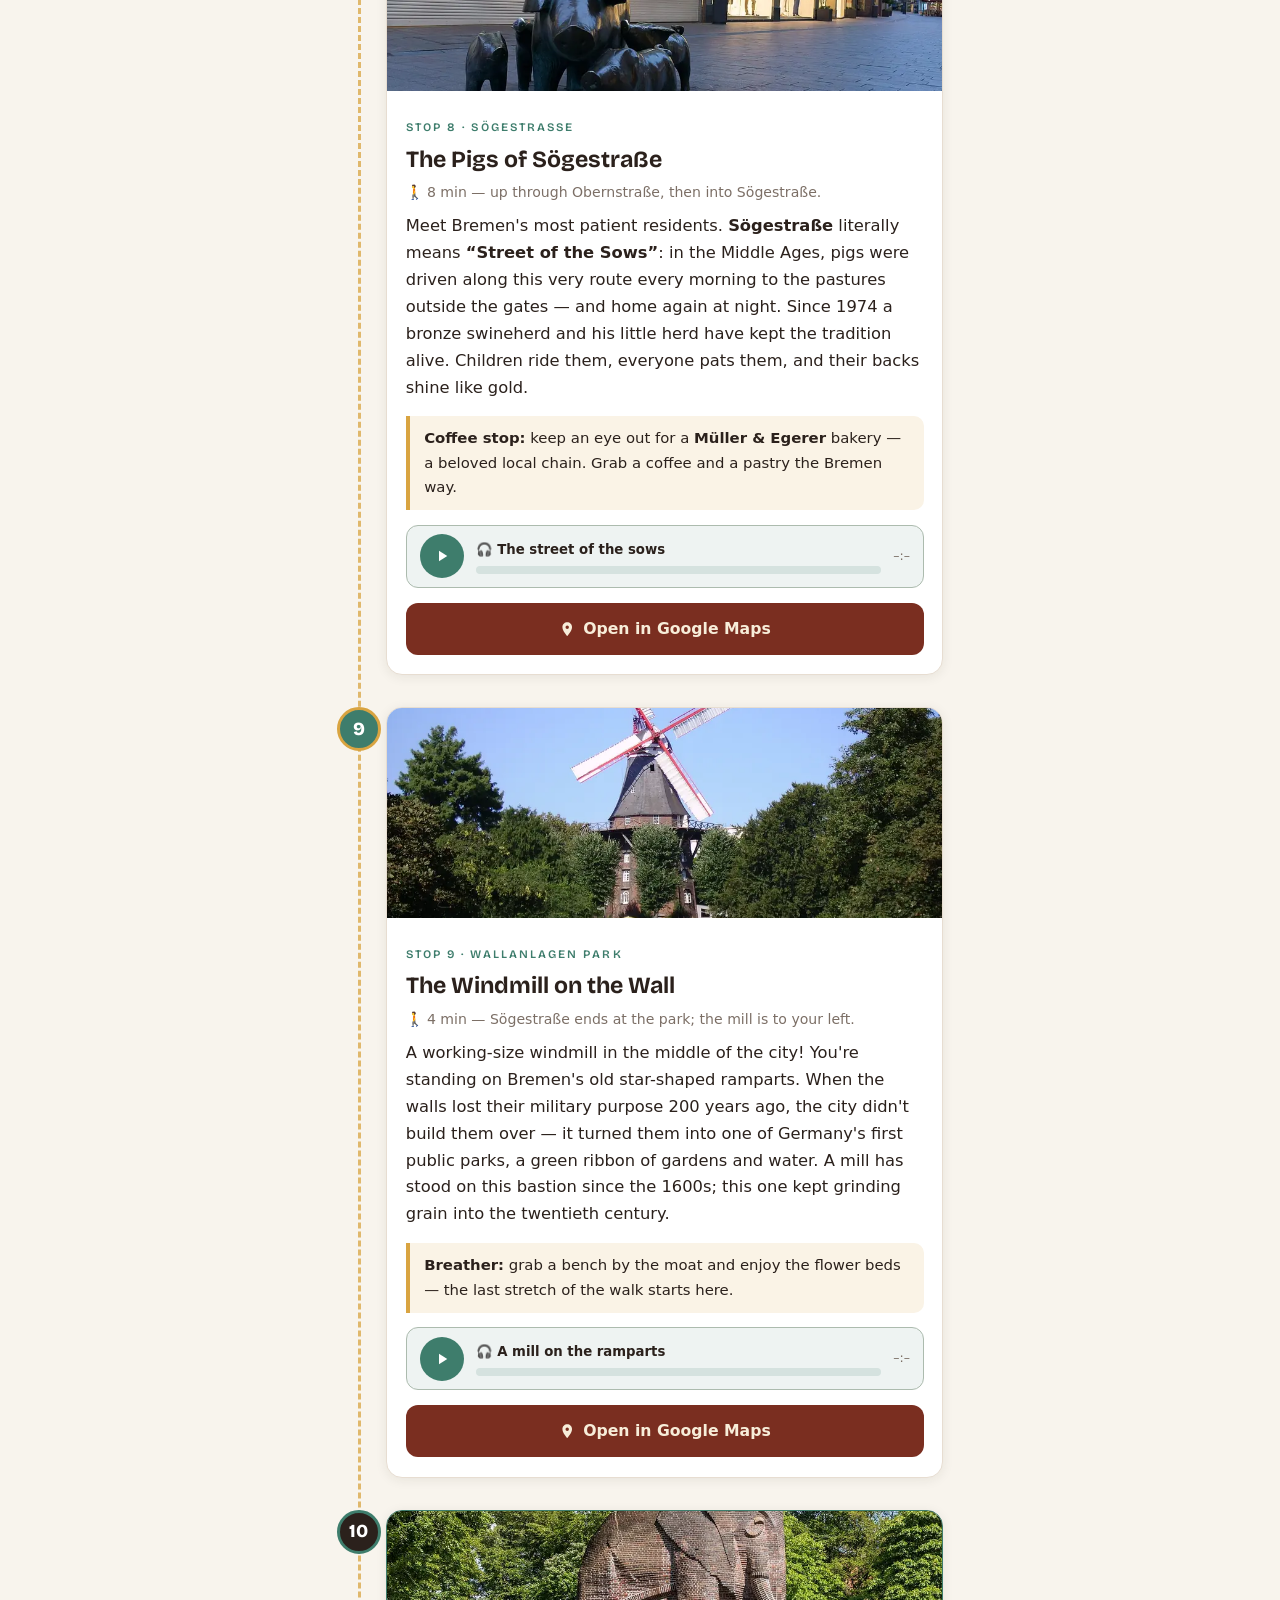
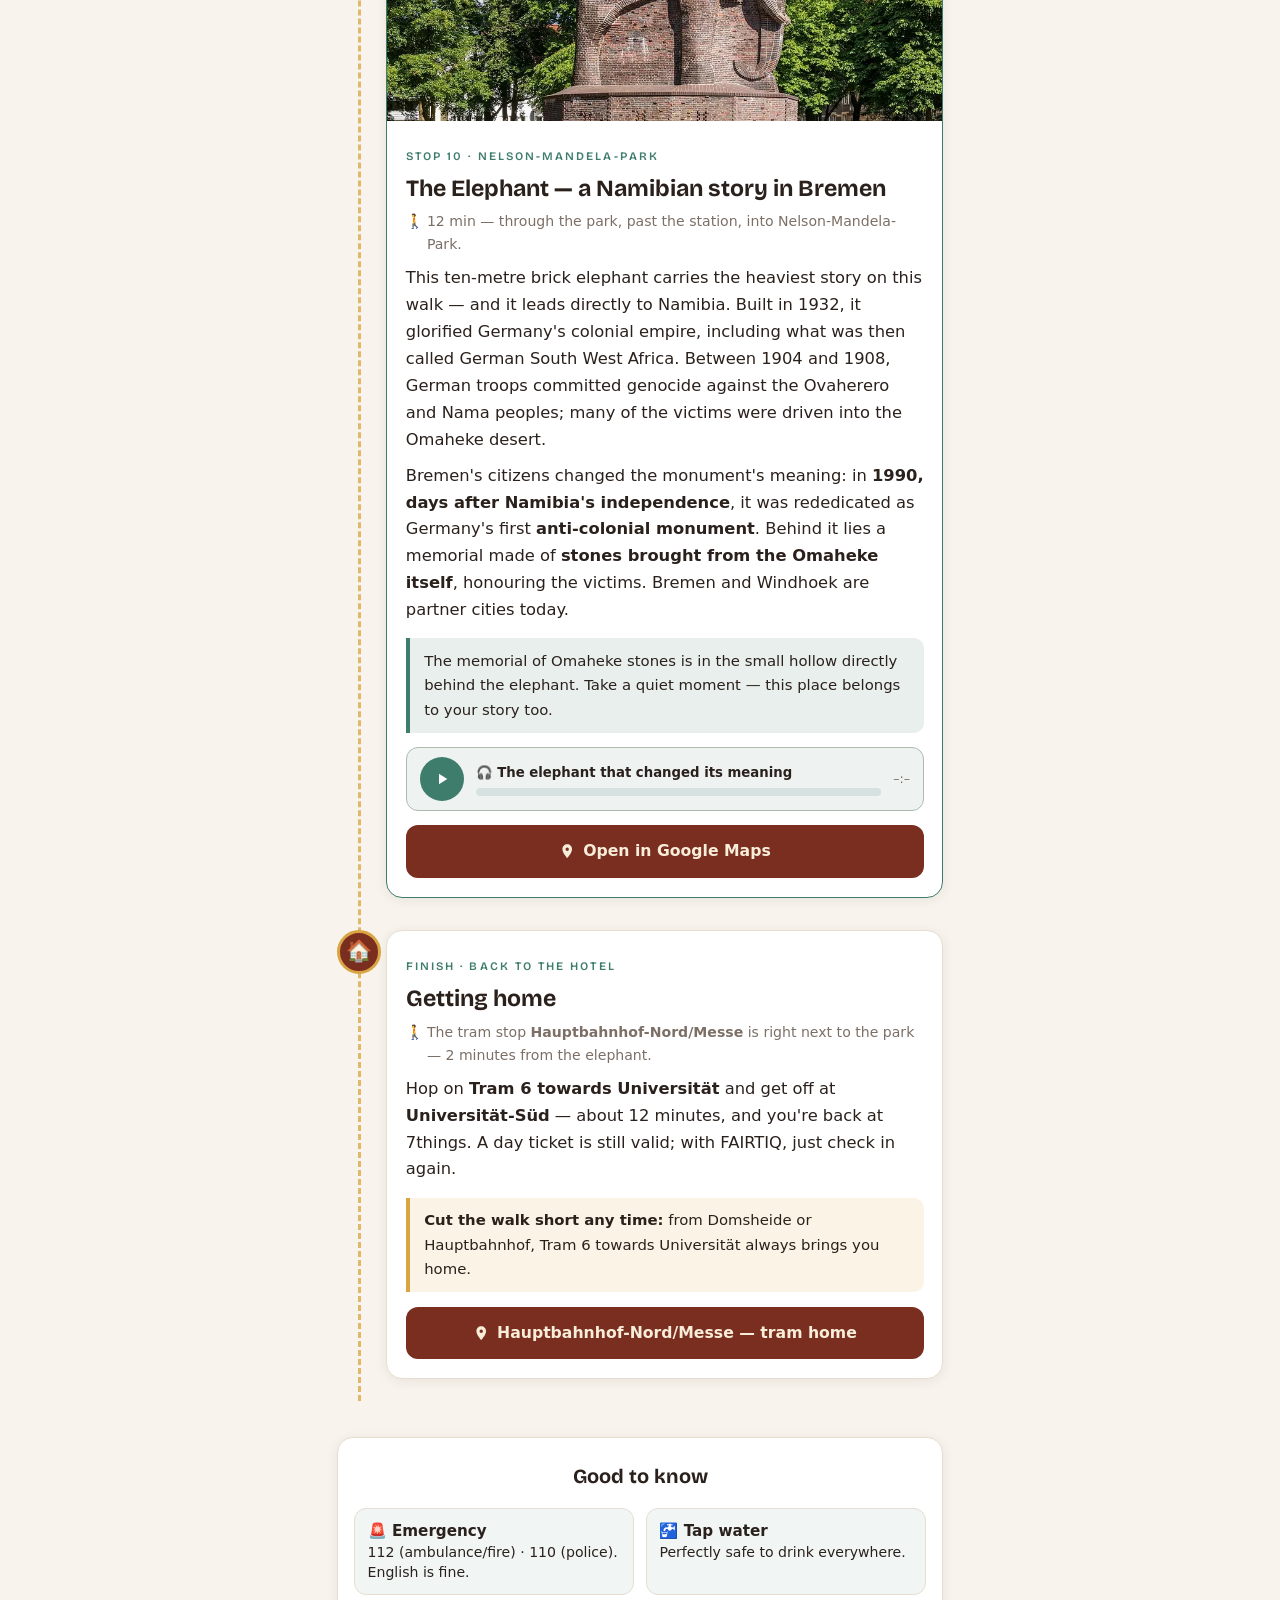
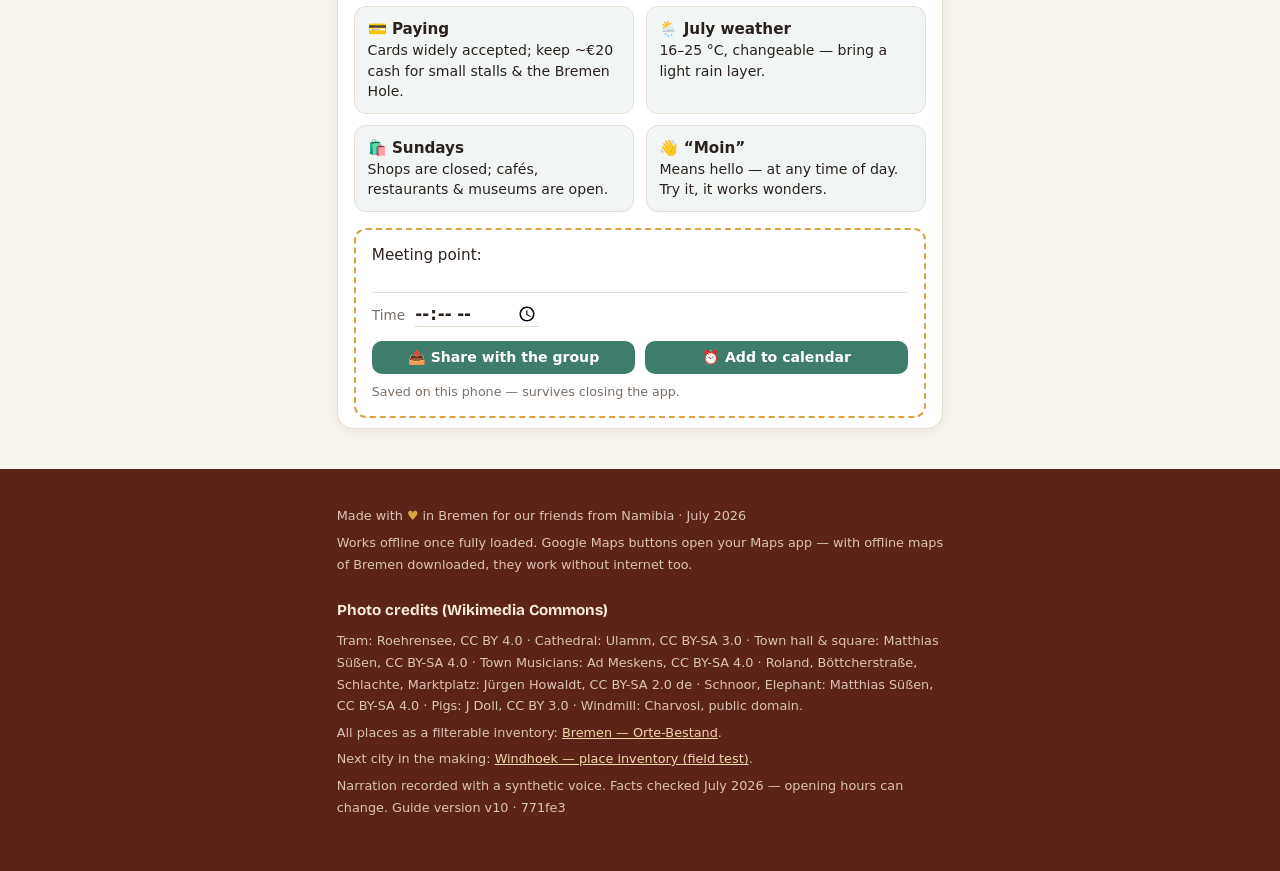
==== commit 27051a6d: "Device & family sync: the data travels inside the link Sync without a server, account or backend: pl" ====
--- a/index.html
+++ b/index.html
@@ -741,7 +741,7 @@
     <p>All places as a filterable inventory: <a href="bremen-orte.html">Bremen — Orte-Bestand</a>.</p>
     <p>Next city in the making: <a href="windhoek.html">Windhoek — place inventory (field test)</a>.</p>
     <p>Narration recorded with a synthetic voice. Facts checked July 2026 — opening hours can change.
-    <span id="version">Guide version v10 · 1f64f7</span></p>
+    <span id="version">Guide version v10 · 771fe3</span></p>
   </div>
 </footer>
 
